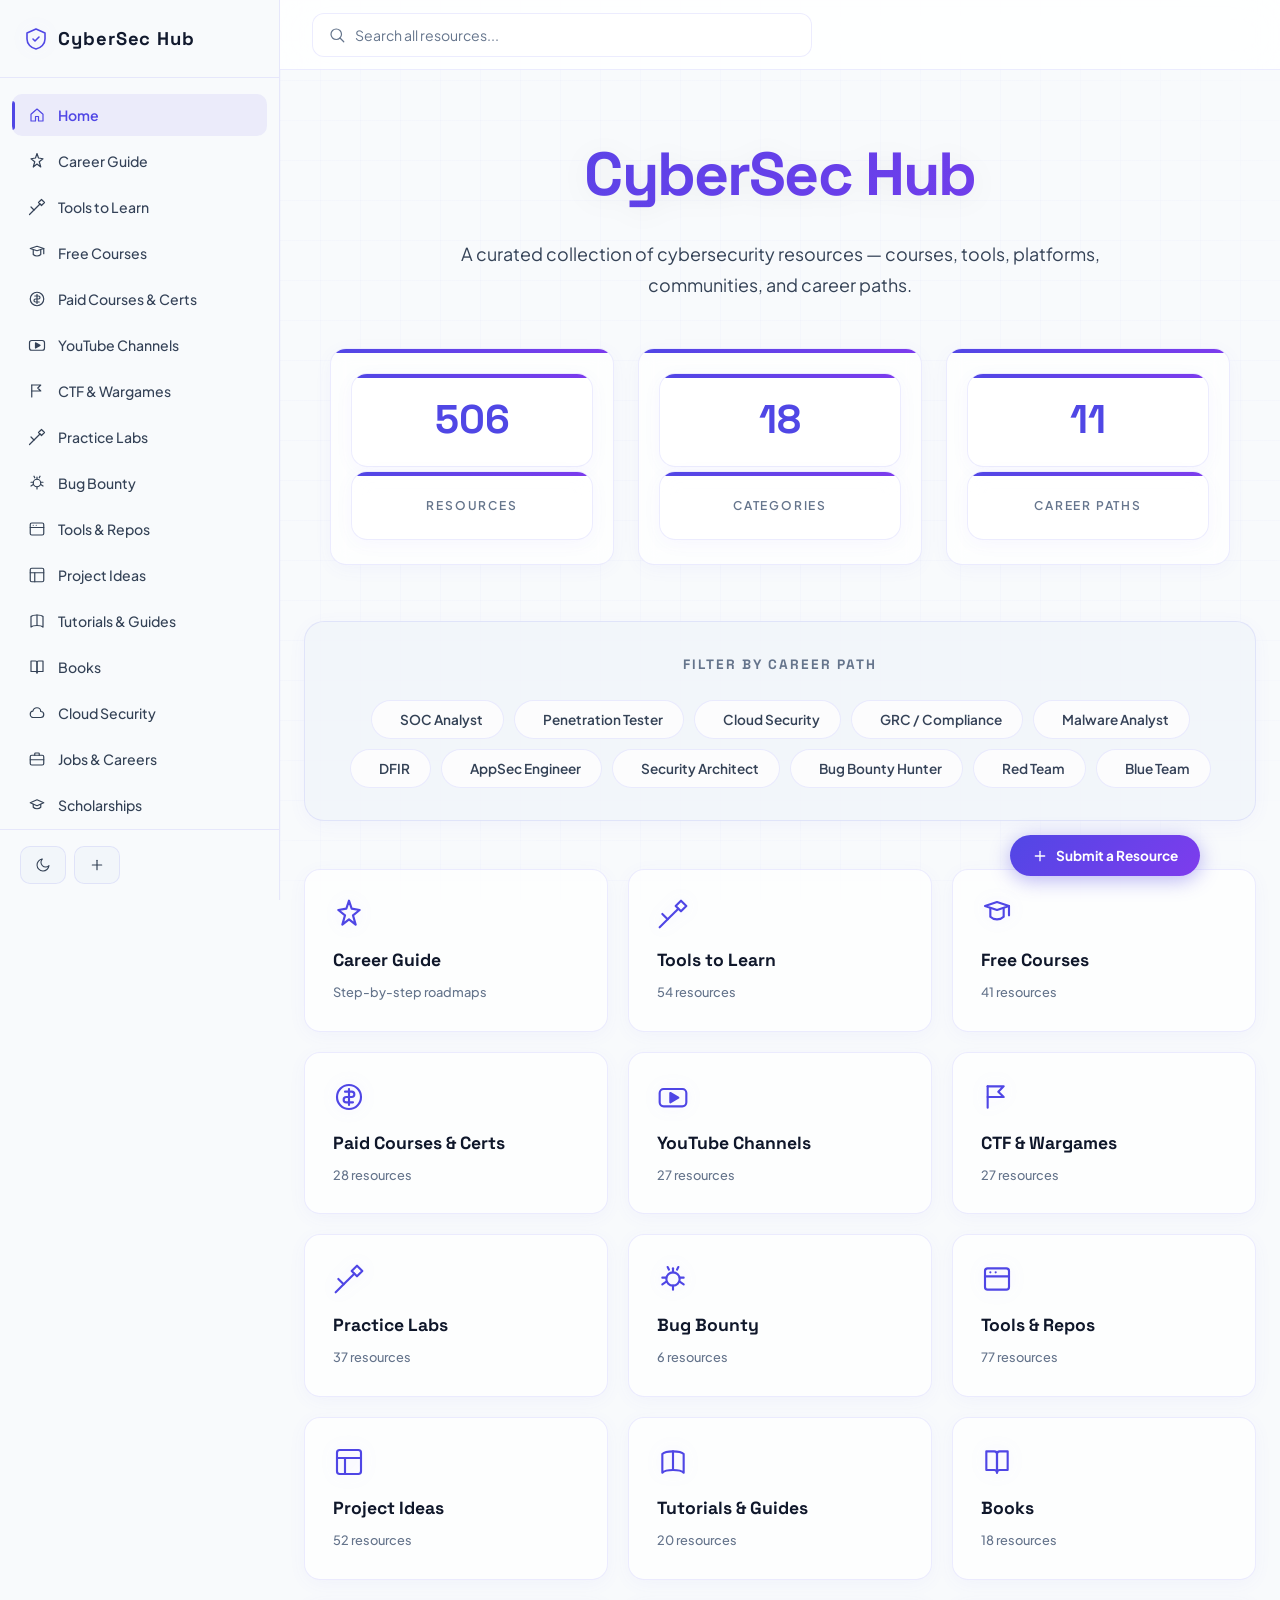
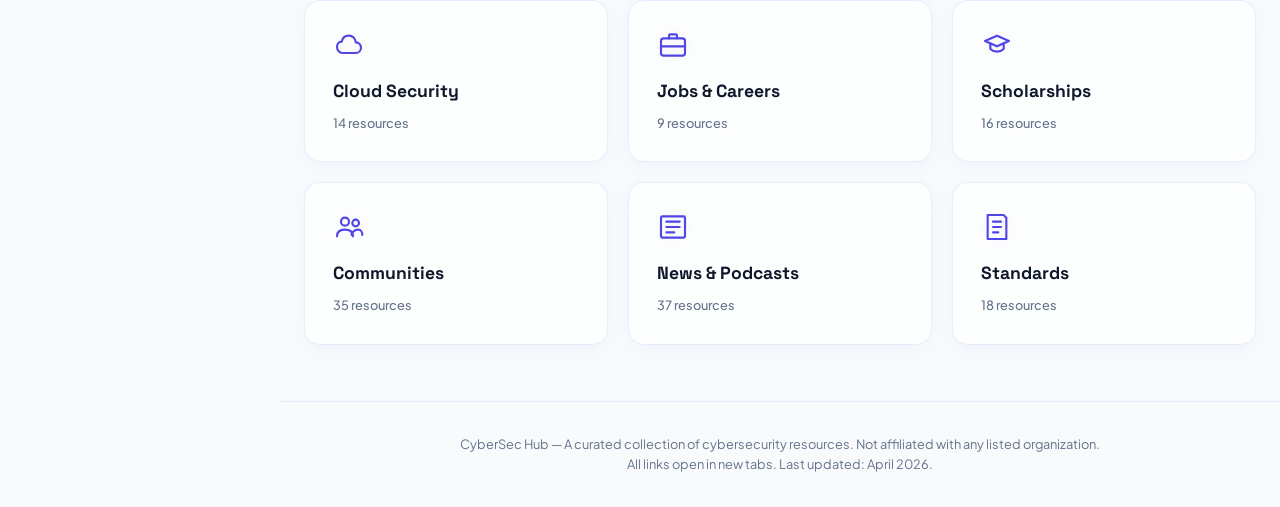
==== CyberSec Hub.html @ cc38241e "Add files via upload" ====
<!DOCTYPE html>
<!-- saved from url=(0038)https://cybersec-resources.vercel.app/ -->
<html lang="en"><head><meta http-equiv="Content-Type" content="text/html; charset=UTF-8"><script src="chrome-extension://lgblnfidahcdcjddiepkckcfdhpknnjh/content/popups-script.js"></script><style id="stndz-cookie-banners-1">.acceptCookies, .acceptCookiesBox, .accept_cookies, .acceptcookies, .adn-window.adn-message, .agegate-cookie, .agree-cookie-wrap, .alert--cookies, .alert-cnil, .alert-cookie, .alert-cookies, .alert-cookies-banner, .alertCookie, .alertcookie, .alerts-manager-container, .allow-cookie-stripe, .alma-cookie-disclaimer, .amdb-lgpd-consent, .as-oil, .avg-cookiebar, .avia-cookie-consent-wrap, .avisolgpd-bar, .b-cookie-hint, .b-cookies, .ba_cookie_bar, .ban-cookies, .bandeau-cnil, .bandeau-cookies, .bandeauCookie, .bandeau_consent, .bannerInformativaEU, .barCookie, .barra_cookie, .barre-info-cookies, .barreInfoCookies2, .barre_cookies, .basel-cookies-popup, .blocCookie, .bloccookie, .block-cookies, .bmj-cookie-noticebar-content, .box-cookies, .box-lgpd, .box_cookie, .box_cookie_allow, .bpa-cookie-banner, .bs-wrap-gdpr-law, .bst-panel, .butterBar--privacy, .c-cookie, .c-cookie-banner, .c-cookie-bar, .c-cookie-policy, .c-cookieContainer, .c-cookiebar, .c-gdprPopup, .c2g_daimler_cookie_dialog_overlay, .c_cookie-policy, .capaAvisoCookies, .capa_cookie, .capa_cookies, .captify-widget, .caption-cookie, .cb01-cookie-bar, .cc-banner, .cc-blockingScreen, .cc-bottom-bar--slide-up, .cc-cookies, .cc-fixed-bottom, .cc-floating, .cc-window[aria-label="cookieconsent"], .cc_banner, .cc_banner-wrapper, .cc_container, .cc_disclaimer_box, .ccmcss_oic, .cdp-cookies-alerta, .center_cookies, .ck-banner, .ck-cookie-w, .cky-consent-bar, .cky-consent-container, .cky-overlay, .clearfy-cookie, .cli-popupbar-overlay, .cnil-banner, .cnil-block, .cnilContainer, .cnilNotification, .cnil_warning, .co-cookies-disc-bar, .cokkie_footer_sticky, .com-cookie, .consent-container, .consent-cookie, .consent_container:not(body,html,:empty), .container-cookie, .container-cookie-notice, .container_cookies, .contao-cookiebar, .contenidoAvisoPoliticaCookies, .coockie, .coockie_banner, .cookie-accept-container, .cookie-accept-overlay, .cookie-agreement-wrapper, .cookie-alert ~ #exposeMaskOverlay, .cookie-alert-box, .cookie-assistant, .cookie-banner-bottom, .cookie-banner:not(body):not(html), .cookie-bar:not(body), .cookie-bg, .cookie-block, .cookie-box:not(body):not(html), .cookie-check, .cookie-compliance, .cookie-compliance-container, .cookie-confirm, .cookie-confirmation-banner, .cookie-consent-banner, .cookie-consent-banner-opt-out, .cookie-consent-block, .cookie-consent-content, .cookie-consent-ctr, .cookie-consent-holder, .cookie-consent.is-show, .cookie-container, .cookie-content, .cookie-dialog-wrapper, .cookie-disclaimer--overlay, .cookie-disclaimer:not(body), .cookie-disclosure, .cookie-footer, .cookie-footer-dialog, .cookie-header, .cookie-hint:not(body):not(html), .cookie-info-bar, .cookie-info-header, .cookie-info-layer, .cookie-info:not(body):not(html), .cookie-information-container, .cookie-information-wrapper, .cookie-law, .cookie-law-container, .cookie-law-overlay, .cookie-layer, .cookie-layer-visible:not(body):not(html), .cookie-legislation, .cookie-message-container, .cookie-message-overlay, .cookie-message:not(html):not(body), .cookie-monster, .cookie-msg:not(body):not(html), .cookie-nag, .cookie-note:not(body):not(html), .cookie-notice-container, .cookie-notice-dialog, .cookie-notice-wrapper, .cookie-notice:not(body):not(html), .cookie-notification:not(body), .cookie-notifier, .cookie-notify:not(body):not(html), .cookie-opt-in, .cookie-optin, .cookie-overlay:not(html):not(body), .cookie-panel-content, .cookie-panel-overlay, .cookie-panel:not(body):not(html), .cookie-permission, .cookie-permission-container, .cookie-permission-container-overlay, .cookie-police-bar, .cookie-policy-banner, .cookie-policy-box, .cookie-policy-message, .cookie-policy-notice, .cookie-policy-statement, .cookie-policy:not(body):not(html), .cookie-policy__banner, .cookie-pop, .cookie-pop-up-container, .cookie-popup-overlay, .cookie-popup:not(body):not(html), .cookie-prompt, .cookie-prompter, .cookie-rules-wrapper, .cookie-siteusage-notice, .cookie-tip, .cookie-warn, .cookie-warn-msg, .cookie-warning, .cookie-wrapper, .cookie123-popup, .cookieAccept, .cookieAccepterSlider, .cookieAdvice, .cookieAlert, .cookieAlertBarMessage, .cookieAlertBox, .cookieAsker, .cookieBan, .cookieBanner:not(body), .cookieBannerContainer, .cookieBar:not(body):not(html), .cookieBarContainer, .cookieBarReviewDesktop, .cookieBarReviewMobile, .cookieBox, .cookieCompliance, .cookieConsent:not(body):not(html), .cookieConsentBanner, .cookieConsentContainer, .cookieConsentPanel, .cookieContainer, .cookieControl, .cookieDisclaimer, .cookieDisclaimerContainer, .cookieDisclaimerContainerWrapper, .cookieInfo:not(body):not(html), .cookieInformation, .cookieInside, .cookieLaw:not(body):not(html), .cookieLegal, .cookieLegalComp, .cookieLegal_comp, .cookieMaster, .cookieMessage:not(body):not(html), .cookieMessageDiv, .cookieMsgContainer, .cookieNotice:not(body):not(html), .cookieNoticePopUp, .cookieNotification, .cookieNotify, .cookieOptIn, .cookiePanel, .cookiePolicy-Modal, .cookiePolicy-banner, .cookiePolicy:not(body):not(html), .cookiePolicyBannerOuter, .cookiePolicyBnr, .cookiePolicyNotice, .cookiePopUp, .cookiePopup, .cookiePopupContainer, .cookiePrompt, .cookieToast, .cookieTooltip:not(body):not(html), .cookieTooltipKontener, .cookieWarning, .cookieWarningBox, .cookie__show, .cookie_accept, .cookie_adv2, .cookie_alert, .cookie_alert_message, .cookie_bar, .cookie_box, .cookie_consent:not(body):not(html), .cookie_content, .cookie_footer_sticky, .cookie_info, .cookie_info_content, .cookie_law, .cookie_m, .cookie_message, .cookie_notice, .cookie_notification, .cookie_optin_box, .cookie_overlay, .cookie_panel, .cookie_policy, .cookie_policy_message, .cookie_popup:not(body):not(html), .cookie_privacy_info_bar, .cookie_warning, .cookie_wrapper, .cookieadmin_cookie_modal, .cookieadmin_law_container, .cookiealert, .cookiebanner:not(body), .cookiebar:not(body), .cookiebarcontainer, .cookiebarinner, .cookiebox, .cookieconsent-popup, .cookieconsent:not(body):not(html), .cookied:not(body):not(html), .cookiedisclaimer, .cookiediv, .cookiefooter, .cookieinfobannerWrapper, .cookielaw-container, .cookielaw:not(body):not(html), .cookieleiste, .cookiemonster, .cookienotice-bar, .cookienotice-container, .cookiepolicy, .cookiepopupcontainer, .cookies-advert, .cookies-alert, .cookies-alert-wider-wrap, .cookies-allow, .cookies-banner, .cookies-bar, .cookies-box, .cookies-container, .cookies-dialog, .cookies-eu, .cookies-eu-banner, .cookies-info-static, .cookies-info:not(html):not(body), .cookies-message, .cookies-modal, .cookies-msg, .cookies-note, .cookies-notice-msg, .cookies-notice:not(body):not(html), .cookies-notification:not(html):not(body), .cookies-notify, .cookies-open, .cookies-overlay, .cookies-policy, .cookies-popin, .cookies-popup:not(#style_important), .cookies-reminder, .cookies-reminder-v2, .cookies-row, .cookies-sec, .cookies-warning, .cookies-wrapper, .cookiesAlert, .cookiesBackground, .cookiesBar, .cookiesBgCls, .cookiesBlock, .cookiesContent, .cookiesDisclosure, .cookiesInfo, .cookiesMessage, .cookiesMessageBanner, .cookiesMessageLayer, .cookiesNote, .cookiesNotification, .cookiesPanel, .cookiesPro, .cookiesTxt, .cookiesWarning, .cookiesWarning-container, .cookies__banner:not(body):not(html), .cookies_bar, .cookies_box, .cookies_law_compliance_footer, .cookies_message, .cookies_notice, .cookies_noties, .cookies_notifier, .cookies_policy_container, .cookies_yum, .cookiesbar, .cookiesinfo, .cookieslaw, .cookiesms, .cookiesnotice, .cookiespolicy, .cookiestrip, .cookietext, .cookiewall:not(body):not(html), .cookiewarning:not(body), .cookiewrapper, .cookskom, .cp-cookie-banner, .cp-info-bar-container, .ctl_CookieWarning, .cwcookielaw, .cws-cookies-notification, .dCookiesAlert, .dc-cookie-consent, .delayed-module.alert-cookie.alert, .disclaimerCookies, .dismissable-cookie-policy, .divCookiePopUp, .divCookiePopUpContainer, .divascookies, .dom-content--eu-banner, .dr-cookie-info-box, .drawer-cookies, .ds2-cookie-disclaimer, .e-consents-alert, .e-cookie-message, .ePrivacyOuterWrapper, .ec-cookie-policy, .ecdcCookiePolicy, .ecomcookielaw-holder, .egmont-cookies, .eh-cookieinfo, .eksCookieContainer, .element-cookie-banner, .ensureCookie, .epson_cookienotice, .epublishing-priority.epublishing-eu-cookies, .etiCookieBanner, .ets_cookie_banber_block, .eu-cookie-compliance-banner:not(body):not(html), .eu-cookie-message, .eu-cookie-nag, .eu-cookie-notice, .eu-cookies, .eu-cookies-bar-cookies-bar-wrap, .euCookie, .euCookieLaw, .euPrivacy_cookiesMsg, .eu_cookie, .eucookie, .eucookie_disclaimer, .eucookielaw, .eucookies, .eupopup-container, .ext-cookie, .ez-cookie-banner, .f-data-policy, .filCookiesCnil, .flexit_cookie, .footer-cnil, .footer-cookie, .footer-cookies-policy, .footer-lgpd, .footer-policy.js-footer_policy, .footer__cookies, .footer_cnil, .freeprivacypolicy-com---nb, .freeprivacypolicy-com---nb-simple, .fucking-eu-cookies, .fucking-priority.fucking-eu-cookies, .fusion-privacy-bar, .future-cookie-bar, .g-cookiebar, .gdpr-banner, .gdpr-box:not(body):not(html), .gdpr-consent-backdrop:not(body):not(html), .gdpr-container:not(#style_important), .gdpr-cookie-bar, .gdpr-cookie-info, .gdpr-cookie-notice, .gdpr-cookie:not(html):not(body), .gdpr-privacy-bar, .gdprModal__placeholder, .gdprPopup, .gdpr_cookie_popup, .globalcookiepolicycontainer, .glue-cookie-notification-bar, .gn-cookie-alert, .gpm-cookie-accepted, .grt-cookie-active, .head-cookie-container, .header-cookie-content, .header-cookies, .headerCookies, .ib-m-cookie-banner, .id-CookieConsent, .identity-noticebar, .idxrcookies-block-user-nav::before, .imPolicycookiemessage, .info-cookie, .infoCookies, .infocookies, .inpage_cookieOptOutForm, .j-cookieContainer, .jix_acceptcookies_box, .jnews-cookie-law-policy, .js-CookieBanner, .js-consent-banner, .js-cookie-banner, .js-cookie-bar, .js-cookie-compliance:not(html):not(body), .js-cookie-consent, .js-cookie-container, .js-cookie-disclaimer, .js-cookie-message:not(html):not(body), .js-cookie-notice, .js-cookie-policy, .js-cookie-policy-header, .js-cookie-widget, .js-cookieComply, .js-cookieMessage, .js-cookies, .js-cookies-box, .js-message-cookies, .js-toast-cookies, .js_cookie_law, .k4-cookie, .kacookie-cm-window, .kvkkpop, .l-footer-cookie, .l-footer_cookieAlertBox, .layerCookie, .layer_cookie, .lgcookieslaw-banner, .lgcookieslaw-overlay, .lgcookieslaw_banner, .lgpd:not(body):not(html), .lia-cookie-banner-alert, .luxar_disclaimer_container, .m-cookie-notice, .m-cookiepolicy, .m-popup__cookies, .m159-cookies, .m_cookie, .mainCookieAlerta, .maserati-cookie, .mb_informativa_cookies, .md-cookies-advice, .message-cookie, .message-cookies, .message-demande-cookies, .message-modal-cookie, .mk_cookie_policy, .mnd-cookie-bar, .mod-cookiepolicy, .mod-privacypolicy, .module-cookie-info, .ms-cookie-ok, .muniweb-cookies, .mw-cookiewarning-container, .nav__cookies, .navbar-privacy, .nca-cookiesaccept-line, .no-cookies:not(html):not(body), .notice--cookie:not(body):not(html), .notice--cookieAdvanced, .notice-cookie, .notice_notice_cookies, .notification__content-cookie, .notificationpopup, .npo_cc_regular, .nr-cookie-notification, .o-cookielaw, .obs_cnil, .okookie, .om-cookie-agreement, .optanon-alert-box-wrapper, .optanon-show-settings, .overlay-cookie, .p-cookiebar, .p_cookie, .page-wrap--cookie-permission, .panel-cookies, .panel_cookie, .paveCookies, .pck-flatsome-cookies, .pcookie, .pd-cookie-banner-window, .pea_cook_more_info_popover, .pea_cook_wrapper, .penci-wrap-gprd-law, .pf-cookie-directive, .plugin_cookie, .politicaCookies, .polityka-cookie, .pop-cookie, .popup-alert-notice, .popup-choose-cookies, .popup-cookie, .popup-cookie-notice-wrap, .popup_cookie, .preventAcceptance, .privacy-alert, .privacy-warning, .privacybanner, .privacycookie, .qb-cookielaw-bar, .radioplayer-cookie-consent, .rdm-daac-notice-template, .react-cookie-banner, .regional-cookie-warning, .rltcp_information_cookie, .rlx-cookie, .roh-cookies, .row-cookies, .rs-alert-cookie, .sanoma-optin-bar, .sb-ncookies-alert, .sc-cookies, .sd_cookiespolicy, .selectorCookieLawMessage, .self-contain-cookie, .seopress-user-consent, .sets-cookie, .sf_cookie_container, .sgsCookies, .sh-cookie-confirmation, .sh-page-notice, .shop_index > div#cookie, .shopui-eu-cookie-bar, .sisu-cookie-notice, .site-cookie-panel, .site-cookies, .siteCookies[data-testid="cookiesPopup"], .sqs-cookie-banner-v2, .storm-cookie, .sys_cc-cookies, .tCook, .tarteaucitron-banner, .taunton-user-consent-visible, .tcCookiesDialogWrapper, .tesco-cookie, .texteAlerteCookie, .tg-info-cookie, .thb-cookie-bar, .tibrr-cookie-consent-container, .tm-cookie-banner, .tmblr-iframe--gdpr-banner, .toast-type-newCookie, .tre-cookie-disclaimer, .tvcmscookies-notice, .tx-om-cookie-consent, .u-cookies-consent, .ui-dialog-cookies, .uk-cookie, .uk-cookie-banner, .uk-cookies, .uk-notification-bottom-center, .ultimize_cookie_notification_container, .umuCookieMain, .use-cookie-container, .v2_cookies_container, .viacomcookiebar-extended, .voc-cookie-message, .waconcookiemanagement, .warningCookieWrap, .we-use-cookies, .woodmart-cookies-popup, .wordpress-gdpr-popup, .wp-block-jetpack-cookie-consent, .wp-gdpr-cookie-notice-wrap, .wpcc-container, .wpgdprc-consent-bar, .wrap_cookie_policy, .wrapper--cookies, .wrapper--cookies-disclaimer, .wrapperCookies, .wsa-cookielaw, .wtm-cookies, amedia-privacybox, amp-consent, app-cookies-agreement, ark-cookiebar, aside[class="gdpr-wrapper top"], aside[data-role="gdpr-cookie-container"], body #cookie-policy, body .cookiealert.show, body > #ckb[style].wbg, body > #ckch, body > div#cs_stripe, body > div.ns-cookie-consent, body div#lgpd-banner, body.sliding-popup-processed > #sliding-popup, body:not(.cookie-modal-open) > div#dm-cookie-popup-container, body:not(.orejimeBody-WithModalOpen) div.orejime-Notice, body:not(.scroll-lock) .cookie-alert, cloudflare-app[app="cookiless"], cloudflare-app[app="tibrr-cookie-consent"], dialog[data-controller="common--cookies--alert"], div#ask-cookie, div#ccpaCookieBanner, div[class*="cookiesAnnounce-"], div[class^="app_gdpr"], div[data-cy="cookie-banner"], div[data-hook="ccsu-banner-wrapper"], div[data-storage-item^="t886cookiename_"], div[data-testid="cookiePopup"], div[data-testid="cookies-dialog"], main + div[class][style^="--headlineFontFamily:"], wecoma-lite {display:none !important; visibility:hidden !important; opacity:0 !important;position:absolute !important; width:0px !important; height:0px !important;}</style><style id="stndz-cookie-banners-0">#AvisoCookieslaw, #BandeauCookie, #BandeauInfoCookie, #BlkCookies, #BorlabsCookieBox, #CCompliance, #CNIL, #CNIL-notice, #CNILMessage, #COOKIE_BANNER, #CP_box, #CRTL_AlertCookie, #CRTL_CookieAlert, #Consentement-cookies, #Cookie-Container, #Cookie-Overlay, #Cookie-Policy, #CookieAdvice, #CookieAlert, #CookieBanner, #CookieBannerNew, #CookieBar, #CookieConsent, #CookieConsentDiv, #CookieContainer, #CookieDiv, #CookieInfo, #CookieInformation, #CookieMessaging, #CookieNotice, #CookieNotification, #CookieNotificationBar, #CookieOK, #CookiePanel, #CookiePolicy, #CookieQBanner, #CookieReportsButton, #CookieReportsPanel, #CookieT2Bar, #CookieWarning, #CookieWrapper, #CookielawBanner, #CookiesBanner, #CookiesDiv, #CookiesOverlay, #CookiesWarning, #EUCookie, #EUCookieMsg, #EUDirectiveCookiePanel, #EuCookieBar-8, #EuCookieLawForm, #FT_Cookies, #Footer_cookieLawBox, #GMI_Privacy_Policy, #GlobalCookieBanner, #LGPD, #PaveCookies, #PrivacyBanner, #Row1_Column1_Cell1_CookieSettings_CookieSettings, #SgCookieOptin, #SiteMasterPage_updCookieDisclaimer, #TNTpageContentPlaceHolder_pnlCookieMessage, #WP-cookie-info, #_evidon_banner, #about-cookies, #aboutCookieUsageBox, #ac-cookie-compliance, #ac_cookiesvalidation, #accept-cookie, #accept-cookies-div, #acceptCookie, #acceptCookieMeg, #acceptCookies, #acceptCookiesBar, #acceptCookiesDiv, #accept_cookie, #accept_cookies, #acceptance_of_cookies, #acceptcookie, #acookie, #acris--cookie-permission--modal-overlay, #acris--page-wrap--cookie-permission, #af-cookie-policy, #agree_cookies, #agreecookies, #alert-cookie, #alert-cookie-policy, #alertCookie, #alertCookies, #alerte-cookies, #alerte_cnil, #alerte_tracking, #all4nav-cookie-component, #all4nav-cookie-policy-notification, #allowCookiesPopup, #aoCookiePolicy, #arte-cookie-banner, #askCookies, #asterix_cookie_widget, #au_cookiesalert, #avcn_notification, #avertissement_cookies, #avis-cookies, #aviso-cookies, #avisoCookies, #avisoCookiesLayer, #avisoLGPD, #awsccc-sb-ux-c, #axs_cookie_toggle, #ba_eu_cookie_law, #bandeau-c, #bandeau-cookies, #bandeauCookie, #bandeauCookies, #bandeau_cookie, #bandeau_cookies, #banner-cookie, #bannerCNIL, #bannerCookieContainer, #bannerCookies, #banner_cnil, #banner_cookie, #banniere-cookie, #barraCOOKIE, #barraaceptacion, #bauerCookiePolicy, #bbccookies, #bf-cookie-notice, #bkCookieBanner, #bloc_cookies, #bloc_setcookie, #block-cookie_policy-0, #block-inf-eu-cookie-cookie-disclaimer, #blogger_cookie_notice, #bonaCookies, #bootcooker-banner, #boxZgodaNaCookie, #box_cookie_info, #box_cookies_error, #buzzblogpro-cookie-banner, #bvin-cookie-box, #bw_cookiechoice, #c2g_cookie_dialog, #c_agrem, #ca_banner, #ca_info_plus, #cadre_alert_cookies, #capaAvisoPoliticaCookies_superior_mensajes, #cartelcookielegal, #catapult-cookie-bar, #cc-cookie-law, #cc-cookie-notice, #cc-cookies, #cc-notification, #cc_cookies, #cca-cookies-holder, #ccc-state, #ccconsent, #cccwr, #ccgtm-banner, #ccm-cookiesDisclosure, #cconsent-bar, #center_bandeau_cookie, #cerekKullanimUyari, #cerez-politikasi, #cewe-accept-cookies, #cf-cookie-banner, #ck-cookie-statement, #ck_dsclr_v2, #cl-banner, #cliSettingsPopup, #close_cnil, #cm-cookie-policy, #cm-cookie-window, #cmp-app-container, #cmp-faktor-io-brand-consent-notice, #cmplz-cookiebanner-container, #cmsCookieWarning, #cnil, #cnil-cookie, #cnil-cookie-panel, #cnil-layer, #cnilNotification, #cnil_alert, #cnil_bandeau, #cnil_bar, #cnil_bar_wrapper, #cnil_privacy, #com_cookie_policy, #confirmCookie, #confirmCookiePolicy, #confirm_cookie_use, #consent-banner-main, #consent-banner-overlay, #consent-box-lgpd, #consent-manager, #container_info_cnil, #conteneurCookies, #content-cookies, #coockie-mex, #coockieAPContainer, #coockiechoice, #coockies_warning, #cooki_accept, #cookie-accept, #cookie-acceptation-popup, #cookie-alert, #cookie-allow, #cookie-banner, #cookie-banner-container, #cookie-banner-lgpd, #cookie-bar, #cookie-bar-bottom, #cookie-bar-main, #cookie-bar-module, #cookie-bg, #cookie-block, #cookie-cnil-box, #cookie-compliance, #cookie-compliance-bottom, #cookie-compliance-bottom-overlay, #cookie-compliance-container, #cookie-consent, #cookie-consent-banner, #cookie-consent-bar, #cookie-consent-container, #cookie-consent-popup, #cookie-consent-wrapper, #cookie-container, #cookie-container2, #cookie-content, #cookie-control, #cookie-dialog, #cookie-directive, #cookie-disclaimer, #cookie-disclosure, #cookie-div, #cookie-header, #cookie-hint, #cookie-icon, #cookie-info, #cookie-info-bar, #cookie-info-box, #cookie-info-container, #cookie-info-div, #cookie-info-layer, #cookie-information, #cookie-information-banner, #cookie-information-wrapper, #cookie-inner-wrapper, #cookie-law, #cookie-law-banner, #cookie-law-bar, #cookie-law-compliance, #cookie-law-consent-section, #cookie-law-container, #cookie-law-div, #cookie-law-info-bar, #cookie-layer, #cookie-lightbox, #cookie-message, #cookie-message-container, #cookie-modal-bg, #cookie-msg, #cookie-note, #cookie-notice, #cookie-notice + .cookie-notice__overlay, #cookie-notice-blocker, #cookie-notification, #cookie-notification-bar, #cookie-notification-wrapper, #cookie-notifier, #cookie-opt-in, #cookie-opt-in-footer, #cookie-optout, #cookie-overlay, #cookie-overlay-footer, #cookie-overlay-wrapper, #cookie-panel, #cookie-policy-banner, #cookie-policy-bar, #cookie-policy-container, #cookie-policy-notice, #cookie-policy-strap, #cookie-policy-warning, #cookie-popin, #cookie-popup, #cookie-prompt-fixed, #cookie-regle, #cookie-ribbon, #cookie-slide, #cookie-statement, #cookie-terms, #cookie-ue, #cookie-warn, #cookie-warning, #cookie-warning-bar, #cookie-window:not(body):not(html), #cookie-wrapper, #cookie1, #cookieAccept, #cookieAcceptContainer, #cookieAcceptMessage, #cookieAcceptPos, #cookieAcknowledgement, #cookieAdv, #cookieAgree, #cookieAgreementContent, #cookieAlert, #cookieAlertBoxID, #cookieAlertMessage, #cookieAlertWrapper, #cookieBanner, #cookieBar, #cookieBgOverlay, #cookieBlock, #cookieBnr, #cookieBox, #cookieChoiceBanner, #cookieChoiceInfo, #cookieCompliance, #cookieComplianceMessage, #cookieConsent, #cookieConsentBanner, #cookieConsentBar, #cookieConsentContainer, #cookieConsentForm, #cookieConsentPrompt, #cookieContainer, #cookieContent, #cookieControl, #cookieCookieBar, #cookieDisc, #cookieDisclaimer, #cookieDiv, #cookieDivContent, #cookieDough, #cookieDropDown, #cookieFixed, #cookieFooter, #cookieFrame, #cookieGuardMsg, #cookieHeader, #cookieHint, #cookieInfCont, #cookieInfo, #cookieInfoBanner, #cookieInfoBar, #cookieInfoBox, #cookieInfoContent, #cookieInfoDiv, #cookieInfoMsgWrapper, #cookieInfoWrapper, #cookieInformerBooklet, #cookieLY, #cookieLaw, #cookieLawAcknowledgmentDiv, #cookieLawBox, #cookieLawContainer, #cookieLawHeader, #cookieLawText, #cookieLayer, #cookieLine, #cookieMessage, #cookieMessageBox, #cookieMessageContainer, #cookieMessageDisplayDIV, #cookieMessageWrapper, #cookieMgn, #cookieModal, #cookieMon, #cookieMonsterWrapper, #cookieMsg, #cookieMsgBlock, #cookieMsgWrapper, #cookieNotes, #cookieNotice, #cookieNoticeContainer, #cookieNoticePro, #cookieNotification, #cookieOverlay, #cookiePanel, #cookieParisien, #cookiePlaceholder, #cookiePolicy, #cookiePolicy-layer, #cookiePolicyAlertBox, #cookiePolicyBar, #cookiePolicyContainer, #cookiePolicyNotice, #cookiePolicyNotification, #cookiePolicyPopup, #cookiePolicyWrapper, #cookiePoolicy, #cookiePop, #cookiePopUp, #cookiePopin, #cookiePopup, #cookiePopupContainer, #cookiePrompt, #cookiePromptWrapper, #cookieSection, #cookieSettingsDialog, #cookieTime, #cookieUsagePopIn, #cookieView, #cookieWarning, #cookieWarningBox, #cookieWarningDiv, #cookieWarningMessage, #cookieWarningR, #cookieWindowContainer, #cookieWrap, #cookieWrapper, #cookie_accept, #cookie_agreement, #cookie_alert, #cookie_alert_bar, #cookie_alert_container, #cookie_assistant_container, #cookie_banner, #cookie_banner_container, #cookie_bar, #cookie_bar_top, #cookie_box, #cookie_choice, #cookie_clicker, #cookie_cnil, #cookie_consent, #cookie_consent_container, #cookie_content, #cookie_disclaimer, #cookie_disclaimer_wrapper, #cookie_header, #cookie_info, #cookie_info_area, #cookie_info_wrapper, #cookie_law, #cookie_law_banner, #cookie_layer, #cookie_message, #cookie_message_container, #cookie_modal, #cookie_msg, #cookie_note, #cookie_notice, #cookie_notification, #cookie_notification_bar, #cookie_panel, #cookie_policies, #cookie_policy, #cookie_policy_alert, #cookie_policy_banner, #cookie_policy_popup, #cookie_popup, #cookie_popup_container, #cookie_privacy_holder, #cookie_privacy_info_bar, #cookie_privacy_popup, #cookie_prompt, #cookie_shout, #cookie_str, #cookie_usage, #cookie_warn, #cookie_warning, #cookie_widget, #cookieaccept, #cookiealert, #cookiealert_content, #cookiebalk-wrap, #cookiebanner, #cookiebar, #cookiebar-container, #cookieblock, #cookiebnr, #cookiebox-wrapper, #cookiecnil, #cookieconfirm, #cookieconsent, #cookieconsentbar, #cookieconsentdiv, #cookiecontrol, #cookiecontrol_notice, #cookiediv, #cookiehint, #cookieinfo, #cookieinfo-container:not(#style_important), #cookieinfobar, #cookieinfobox, #cookielaw, #cookielaw2, #cookielawwarning, #cookielightbox, #cookiemenu, #cookiemessage, #cookiemodalbar, #cookiemodalbarplaceholder, #cookiemodule, #cookiemonster, #cookiemonster_popup, #cookiemsg, #cookiemsgbox, #cookienote, #cookienotice, #cookienotice-container, #cookienotif, #cookienotifier, #cookienotify-wrapper, #cookieoverlay, #cookiepanel, #cookiepolicy, #cookiepolicyContainer, #cookiepolicybg, #cookiepolicydiv, #cookiepop, #cookiepopup, #cookierBayer, #cookiereports-badge, #cookies-acc, #cookies-agreed-wrapper, #cookies-agreement, #cookies-agreement-box, #cookies-alert, #cookies-auth, #cookies-baner-wrapper, #cookies-banner, #cookies-bar, #cookies-fancybox, #cookies-info, #cookies-info-banner, #cookies-information, #cookies-information > .innerDiv, #cookies-message, #cookies-message-container, #cookies-message-main, #cookies-messages, #cookies-modal, #cookies-msg, #cookies-notice, #cookies-notification-popup:not(body):not(html), #cookies-overlay, #cookies-panel, #cookies-policy, #cookies-policy-banner, #cookies-policy-container, #cookies-policy-mssg, #cookies-policy-popup, #cookies-policy-prompt, #cookies-policy-wrapper, #cookies-politics, #cookies-privacy, #cookies-verify, #cookies-warning, #cookies-warning-box, #cookies-wrapper, #cookiesAlert, #cookiesAllowingRequest, #cookiesArticle, #cookiesBanner, #cookiesBar, #cookiesBox, #cookiesContainer, #cookiesDiv, #cookiesInfo, #cookiesInfoBox, #cookiesInitialDialog, #cookiesLequipe, #cookiesMessage, #cookiesNoticeDiv, #cookiesNotification, #cookiesNotifier, #cookiesOptInMessage, #cookiesOptInMessageWrapper, #cookiesPanel, #cookiesPolicyMessage, #cookiesPolicyPopup, #cookiesPop, #cookiesPopup, #cookiesWarning, #cookiesWarningActive, #cookiesWarningBanner, #cookiesWrapper, #cookies_apla, #cookies_ask, #cookies_avertissement, #cookies_banner, #cookies_block, #cookies_block_footer, #cookies_border, #cookies_box, #cookies_container, #cookies_info, #cookies_message, #cookies_message_bar, #cookies_msg, #cookies_notification, #cookies_notifier, #cookies_policy, #cookies_warning, #cookiesadv, #cookiesck, #cookiesconcentbar, #cookiescontainer, #cookiescript_injected, #cookiescript_injected_wrapper, #cookiesdirective, #cookiesdisclaimer, #cookieseal-banner, #cookieshit, #cookiesjsr, #cookiespolicy, #cookiespolicymessage, #cookiesribbon, #cookiestat, #cookiestatement, #cookiestrip, #cookietable, #cookietext, #cookietop, #cookieu_header, #cookieuseage, #cookiewarn, #cookiewarning, #cookiewrap, #cookiewrapper, #cookis-bg, #cookpol, #ctl00_CookieMessage1_divCookie, #ctl00_CookieMessage1_upCookie, #ctl00_Cookies_CookieContainer, #ctl00_Footer_rnCookies_popup, #ctl00_cookie_panel, #ctl00_cookieconsent_ajaxPanel, #ctl00_ctl00_divCookiePolicyContainer, #ctl00_pnlCookieMessage, #ctl00_privacyCookies_LIPCNB_PrivacyandCookiesNoticePanel, #ctl01_ctl00_CookiePreferencesControl, #ctl20_pnlCookie, #ctl30_pnlCookie, #ctrlHeader_divCookieText, #cw-cookieInfo, #data-controller-stripe, #dcc_cookieMessageContainer, #dennis-cookie-notice, #desktop-cookie-disclosure, #didomi-notice, #disclaimerC, #disclaimerCookies, #disclaimerDialog_modal, #divCookie, #divCookieAlert, #divCookieConfirm, #divCookieMsg, #divCookieNotify, #divCookiePolicy, #divCookiesBox, #divFrmUserCookieConfirm, #div_cookie, #divcook, #dlgCookies, #docbody > div.eu-cookie-panel, #domCookieWarning:not(html):not(body), #dv-cookie-notice, #dvCookie, #e-privacy-message, #eCookieConsentDialog, #eCookieMsg, #ePrivacyBanner, #ePrivacyDisclaimer, #easy-cookies-policy-main-wrapper, #ec-cookie-messages-container, #ee-cookies-message, #eimm_box_cookie_alerte_message, #elGuestTerms, #eprivacy, #eu-cookie, #eu-cookie-bar, #eu-cookie-compliance, #eu-cookie-consent, #eu-cookie-content, #eu-cookie-law, #eu-cookie-notifier, #eu-cookie-notify-wrap, #eu-cookie-policy, #eu-cookie-policy-banner-wrapper, #eu-cookie-wrap, #eu-cookies, #eu-cp-banner, #eu-privacy, #euCookie, #euCookieBar, #euCookieDirective, #euNotice, #eu_cookie, #eu_cookies, #eu_cookies_overlay_content, #eu_notice_content, #eucl_panel, #eucookie, #eucookielaw, #eucookienotice, #expat_cookies, #external-cookie-bar, #ez-cookie-dialog-wrapper, #fixed-cookie, #flag-cookies, #foCookieNotice, #footer-cnil-space, #footer-cookie-banner, #footer-cookies, #footer-lgpd, #footerCookieArticle, #footer_cookies, #footer_tc_privacy, #fp_cookieMessageContainer, #frameCookiesBox, #front-no-cookies-warn, #fs-cookiewarning, #fupi_cookie_notice, #future-cookie-bar, #gabarit_cnilcookie, #gb_sm_notification, #gccookiemessage, #gdpr-banner, #gdpr-consent-form-wrapper:not(body):not(html), #gdpr-cookie-consent-bar, #gdpr-cookie-message, #gdpr-cookie-notice, #gdpr_area, #gdpr_bar, #gdpr_box, #gdrpNotification, #gel-cookie-banner, #gh-cookieb, #global-cookie-message, #gn-cookie-accept, #golem-cookie-accept, #have-a-cookie, #headband-cookie, #headband_cookies, #header-info-cookie, #headerCookieLaw, #headerCookies, #headerCookiesAdvice, #headerTopBarMessageCookies, #hi-cookie-box, #htmlPopinCookies, #icoCookiesBanner, #id_cookieconsent, #id_tr_cookies, #idg-cookie-bar, #idxrcookies, #ietCookiePanel, #imPolicycookiemessage, #implicitCookieModal, #info-cookie, #infoCookie, #info_cookie, #informations-cookies, #infos_cookie, #itv-cookie-notification, #itv-glob-cookie-policy, #jQAlertAcceptCookie, #jlp-cookie-container, #jquery-cookie-law-script, #js-TosPrivacy, #js-cookie-notice, #js-ext-cookie, #js-infos-cookies, #js-message-bar-cookie-notice, #js_popup_cookies, #js_pushDownCookieMessage, #jumper_cookies, #kanews-cookie-box, #layerAcceptCookie, #layerCookies, #layer_cookie, #lc_cookies-main, #lca-cookie-notification, #legalLayer, #legal_policy_cookies, #lgdp, #logon-snippet-icookie, #lscookiesMax, #lsw-cookie-bottom-box, #m_cookie_popup, #machete_cookie_container, #mainDivLegacyCookie, #masterDivCookie, #message-cookie, #messageCookie, #message_cookie, #mfn-gdpr, #mk-cookie, #mktg_Cookie, #mktg_Cookie_Wrap, #mmmmm-cookies, #mnd-cookie-bar, #modalCookieContainer, #moove_gdpr_cookie_info_bar, #msg-cookie, #msg-cookie-level0, #msgCookie, #mss-legal-banner, #mssg-cookies-warning, #mtcookieconsent, #mycookie, #name-ga-cookie-accept-bar, #nav_cookie, #nbcCookieChoice, #new-cookie, #nibirumail_cookie_advice, #no-cookie, #notice--cookie, #notice-cookie-block, #notificacio-cookies, #notification__cookie, #notification_cookiewarning, #notificationcookie, #nova_cookie_disclaimer, #npo_cc_notification_wrapper, #nq_cnilbanner, #nuk-cookieMessage, #nwcook-message, #o-cookie, #oct-policy, #oemaceptacion, #okcookies, #okookie-box, #onetrust-consent-sdk, #optanon-popup-bg, #pCookieWarning, #page-advice-cookie, #panel-cookies, #pc-cookie-notice, #pecr-compliance-banner, #phrase_notification_cookies, #pi_tracking_opt_in_div, #pjAcceptCookieBar, #pl_cookies, #plugin_cookie_int, #pm-cookie-consent, #pnl-cookie, #pnlCookieBanner, #pnlCookieWarning, #politicaCookies, #polityka-cookies, #politykacooki, #politykaprywatnosci, #popUpInfosLegal, #popinCookie, #popup-cookie, #popup-cookies, #popup-webpage-cookie, #popup_cookie, #pravda-cookie-usage, #pricacy_popup, #privacy-bar, #privacy-consent, #privacy-message-bar, #privacy-policy-panel, #privacyBar, #privacyOuterContainer, #privacyPolicyLayer, #privacyPolicyLayerN, #privacyWarningBanner, #privacy_cookiepolicy, #privacy_law, #privacypolicy, #private-policy, #pronamic_cookie_holder, #qb_cookie_consent_main, #rb-cookie-container, #rb-privacy, #rbiCookiePolicy_pushDownBoxWrapper, #redim-cookiehint-modal, #redim-cookiehint:not(body):not(html), #regens-cookie-setting, #remoteCookie, #resultCheckCookieMSG, #rtl_cookie_small, #rtveCookiePolicy, #ruban-cnil, #rvacookies, #rwd-cookie-message, #s-cookie, #s112_accept_cookies, #saycookie, #scmp-popin.scmp-popin, #scnb-cookie-bar, #sdbCookieLegalContainer, #semocookie-handler, #shop-cookie, #shopify-pc__banner#shopify-pc__banner, #site-cookie-policy, #site-we-use-cookies, #site-wide-cookie-message, #skycom-cookie-wrapper, #slidingCookieDiv, #smile-cookie-wrapper, #spartooCookies, #spicookiebanner, #sto-cookieMessage, #stoppage, #sun-cookieMessage, #survey_bar, #svtCookieInformationContainer, #syl-cookie-monster, #tarteaucitronAlertBig, #tarteaucitronRoot, #tc_privacy, #termly-code-snippet-support, #tescoCookieNotification, #tesco_cookie_widget, #tfm_dsgvo_disclaimer, #the-cookie, #theme_cookie, #thiscookiemessage, #tid_cookieWarning, #toolbar_cookies, #topCookie, #townside-cookiebar-outer, #trackCookieBar, #trackingCookie, #tripla-cookie-consent, #truste-banner, #truste-consent-track, #ts_cookie_info, #tt-cookie-alert, #tto-cookieMessage, #tv2cookiebar, #twCookieConsent, #tweCookie, #tx-emhcookiebanner-bannerwidget, #tx_cookies, #tx_cpscookieinfobox_pi1, #uecookies, #ui-cookie-policy, #uk-cookie-use, #ukCookiePopup, #uo_cookie_banner, #us-cookies, #useCookiesCont, #user-cookie-message, #user_optin_banner, #usrConsent, #usrcookies, #v-cookielaw, #viewlet-cookiepolicy, #vscookieAlertCont, #vvc_cookie, #warn-cookies-area, #warning_cookie, #wdg_cookie_bar, #website-cookies, #welcomebar-wrapper, #widget-vrtcookiebalk, #wk_cookiebar, #ws_eu-cookie-container, #wsjconsent, #wt-cookie-box, #ww-cookie-information, #zaz-nb-plugin-cookie-message, .CNIL, .COOKIECONSENT_BANDEAU, .Cms_CookieConsent, .Common-Privacy-HeaderCookiesMessage, .Cookie--bottom, .CookieAcceptPanel, .CookieBanner:not(body):not(html), .CookieBar:not(body), .CookieChoiceContainer, .CookieConsent:not(body):not(html), .CookieDirectiveDisplay, .CookieDirectiveHeight, .CookieMessage, .CookieMonsterBox, .CookieNote, .CookieNotice:not(body):not(html), .CookieNoticeContainer, .CookieNotification, .CookieNotificationTopBar, .CookieNotifyWidget__wrapper, .CookiePolicyBar, .CookieWarning, .CookieWrapper, .Cookies:not(body):not(html), .CookiesBar, .CookiesMessageContainer, .EUCookie, .EUCookieBox, .EUCookiePolicyContainer, .EuCookieSheet, .ModThomasCookiesC, .O-CookieLaw, .PortletGestionDesCookiesCNIL, .SCK_Banner, .Section-Cookie, ._iph_cp_standalone, .accept-cookies {display:none !important; visibility:hidden !important; opacity:0 !important;position:absolute !important; width:0px !important; height:0px !important;}</style><style id="stndz-general-13">.view-id-ads, .view-id-advertisement, .view-image-ads, .view-site-ads, .view_ad, .views-field-field-ad, .visibleAd, .vjs-ad-iframe, .vjs-ad-overlay, .vjs-ima3-ad-container, .vjs-marker-ad, .vjs-overlay.size-300x250, .vl-ad-item, .vl-advertisment, .vl-header-ads, .vlog-ad, .vm-ad-horizontal, .vmag_medium_ad, .voc-ob-wrapper, .vodl-ad__bigsizebanner, .vpnad, .vs-advert-300x250, .vsw-ads, .vswAdContainer, .vuukle-ad-block, .vuukle-ads, .vw-header__ads, .w-ad-box, .w-adsninja-video-player, .w-content--ad, .wAdvert, .w_AdExternal, .w_ad, .waf-ad, .wahAd, .wahAdRight, .waldo-display-unit, .waldo-placeholder, .waldo-placeholder-bottom, .wall-ads-control, .wall-ads-left, .wall-ads-right, .wallAd, .wall_ad, .wcAd, .wcfAdLocation, .weatherad, .web_ads, .webpart-wrap-advert, .well-ad, .werbungAd, .wfb-ad, .wh-advert, .wh_ad, .wh_ad_inner, .when-show-ads, .wide-ad, .wide-ad-container, .wide-ad-new-layout, .wide-ad-outer, .wide-ads-container, .wide-advert, .wide-footer-ad, .wide-header-ad, .wide-skyscraper-ad, .wideAd, .wideAdTable, .widePageAd, .wide_ad, .wide_adBox_footer, .wide_ad_unit, .wide_ad_unit_top, .wide_ads, .wide_google_ads, .wide_grey_ad_box, .wide_sponsors, .widead, .wideadbox, .widget--ad, .widget--local-ads, .widget-300x250ad, .widget-ad, .widget-ad-codes, .widget-ad-image, .widget-ad-script, .widget-ad-sky, .widget-ad-zone, .widget-ad300x250, .widget-adcode, .widget-ads, .widget-adsense, .widget-adv, .widget-advads-ad-widget, .widget-advert-970, .widget-advertisement, .widget-dfp, .widget-sponsor, .widget-sponsor--container, .widget-text-ad, .widgetAD, .widgetAds, .widgetSponsors, .widget_300x250_advertisement, .widget_ad, .widget_ad-widget, .widget_ad125, .widget_ad300, .widget_ad_300, .widget_ad_boxes_widget, .widget_ad_layers_ad_widget, .widget_ad_rotator, .widget_ad_widget, .widget_adace_ads_widget, .widget_admanagerwidget, .widget_adrotate_widgets, .widget_ads, .widget_ads_entries, .widget_ads_widget, .widget_adsblock, .widget_adsensem, .widget_adsensewidget, .widget_adsingle, .widget_adswidget1-quick-adsense, .widget_adswidget2-quick-adsense, .widget_adswidget3-quick-adsense, .widget_adv_location, .widget_advads_ad_widget, .widget_advert, .widget_advert_content, .widget_advert_widget, .widget_advertisement, .widget_advertisements, .widget_advertisment, .widget_advwidget, .widget_alaya_ad, .widget_arvins_ad_randomizer, .widget_awaken_pro_medium_rectangle_ad, .widget_better-ads, .widget_cpxadvert_widgets, .widget_customad_widget, .widget_customadvertising, .widget_dfp, .widget_doubleclick_widget, .widget_epcl_ads_fluid, .widget_evolve_ad_gpt_widget, .widget_html_snippet_ad_widget, .widget_ione-dart-ad, .widget_island_ad, .widget_long_ads_widget, .widget_newspack-ads-widget, .widget_openxwpwidget, .widget_outbrain, .widget_outbrain_widget, .widget_plugrush_widget, .widget_quads_ads_widget, .widget_sej_sidebar_ad, .widget_sidebaradwidget, .widget_singlead, .widget_sponsored_content, .widget_supermag_ad, .widget_supernews_ad, .widget_taboola, .widget_text_adsense, .widget_themoneytizer_widget, .widget_thesun_dfp_ad_widget, .widget_tt_ads_widget, .widget_viral_advertisement, .widget_wp-bannerize-widget, .widget_wp_insert_ad_widget, .widget_wpex_advertisement, .widget_wpstealthads_widget, .widgetads, .wikia-ad, .wio-xbanner, .wordads-ad-wrapper, .wp-ads-target, .wp-block-ad-slot, .wp-block-tpd-block-tpd-ads, .wp125ad, .wp125ad_2, .wp_bannerize, .wp_bannerize_banner_box, .wp_bannerize_container, .wpadcenter-ad-container, .wpadvert, .wpd-advertisement, .wpex-ads-widget, .wppaszone, .wps-player-wrap, .wpvqgr-a-d-s, .wpx-bannerize, .wpx_bannerize, .wpx_bannerize_banner_box, .wrap-ad, .wrap-ads, .wrap_boxad, .wrapad, .wrapper-ad, .wrapper-header-ad-slot, .wrapper_ad, .wrapper_advertisement, .wrapperad, .ww_ads_banner_wrapper, .xeiro-ads, .xmlad, .xpot-horizontal, .yad-sponsored, .yahooad, .yahooads, .ympb_target, .zaf-adhesion-container, .zerg-widget, .zerg-widgets, .zergnet, .zergnet-holder, .zergnet-row, .zergnet-unit, .zergnet-widget, .zergnet-widget-container, .zergnet-widget__header, .zergnet-widget__subtitle, .zergnet__container, .zeus-ad, .zeusAdWrapper, .zeusAd__container, .zmgad-full-width, .zmgad-right-rail, .zone-advertisement, .zone.zone--loaded, .zoneAds, .zox-post-ad-wrap, .zox-post-bot-ad, .zox-widget-side-ad, .zox_ad_widget, .zox_adv_widget, AD-SLOT, AMP-AD, DFP-AD, [class^="adDisplay-module"], [class^="amp-ad-"], [class^="div-gpt-ad"], [class^="s2nPlayer"], [class^="tile-picker__CitrusBannerContainer-sc-"], [data-ad-cls], [data-ad-manager-id], [data-ad-module], [data-ad-name], [data-ad-width], [data-asg-ins], [data-block-type="ad"], [data-cl-spot-id], [data-css-class="dfp-inarticle"], [data-d-ad-id], [data-desktop-ad-id], [data-dynamic-ads], [data-ez-name], [data-freestar-ad][id], [data-id^="div-gpt-ad"], [data-identity="adhesive-ad"], [data-m-ad-id], [data-mobile-ad-id], [data-rc-widget], [data-revive-zoneid], [data-role="tile-ads-module"], [data-taboola-options], [data-template-type="nativead"], [data-testid="adBanner-wrapper"], [data-testid="ad_testID"], [data-testid="commercial-label-taboola"], [data-testid="prism-ad-wrapper"], [data-testid^="section-AdRowBillboard"], [data-testid^="taboola-"], [data-type="ad-vertical"], [data-wpas-zoneid], [href$="/sexdating.php"], [href="//sexcams.plus/"], [href="https://chaturbate.jjgirls.com/"] > img, [href="https://jdrucker.com/gold"] > img, [href^="http://clicks.totemcash.com/"], [href^="http://mypillow.com/"] > img, [href^="http://www.mypillow.com/"] > img, [href^="https://a.acebet.com/api/click?"], [href^="https://aads.com/campaigns/"], [href^="https://ad.admitad.com/"], [href^="https://ad1.adfarm1.adition.com/"], [href^="https://affiliate.fastcomet.com/"] > img, [href^="https://antiagingbed.com/discount/"] > img, [href^="https://ap.octopuspop.com/click/"] > img, [href^="https://awbbjmp.com/"], [href^="https://charmingdatings.life/"], [href^="https://clicks.affstrack.com/"] > img, [href^="https://glersakr.com/"], [href^="https://go.xlrdr.com"], [href^="https://groorsoa.net/"], [href^="https://ilovemyfreedoms.com/landing-"], [href^="https://istlnkcl.com/"], [href^="https://join.girlsoutwest.com/"], [href^="https://join.playboyplus.com/track/"], [href^="https://join3.bannedsextapes.com"], [href^="https://mylead.global/stl/"] > img, [href^="https://mypatriotsupply.com/"] > img, [href^="https://mypillow.com/"] > img, [href^="https://mystore.com/"] > img, [href^="https://optimizedelite.com/"] > img, [href^="https://rapidgator.net/article/premium/ref/"], [href^="https://rpwmct.com/"], [href^="https://shiftnetwork.infusionsoft.com/go/"] > img, [href^="https://track.aftrk1.com/"], [href^="https://track.fiverr.com/visit/"] > img, [href^="https://turtlebids.irauctions.com/"] img, [href^="https://url.totaladblock.com/"], [href^="https://wct.link/click?"], [href^="https://wsup.ai/"], [href^="https://www.avantlink.com/click.php"] img, [href^="https://www.brighteonstore.com/products/"] img, [href^="https://www.cloudways.com/en/?id"], [href^="https://www.herbanomic.com/"] > img, [href^="https://www.hostg.xyz/"] > img, [href^="https://www.mypillow.com/"] > img, [href^="https://www.profitablegatecpm.com/"], [href^="https://www.restoro.com/"], [href^="https://www.targetingpartner.com/"], [href^="https://zone.gotrackier.com/"], [href^="https://zstacklife.com/"] img, [id^="ad-wrap-"], [id^="ad_sky"], [id^="ad_slider"], [id^="div-gpt-ad"], [id^="section-ad-banner"], [name^="google_ads_iframe"], [onclick*="content.ad/"], a-ad, a[data-oburl^="https://paid.outbrain.com/network/redir?"], a[data-redirect^="https://paid.outbrain.com/network/redir?"], a[href*="&maxads="], a[href*=".adsrv.eacdn.com/"], a[href*=".cfm?domain="][href*="&fp="], a[href*=".engine.adglare.net/"], a[href*=".foxqck.com/"], a[href*=".g2afse.com/"], a[href*="//jjgirls.com/sex/Chaturbate"], a[href*="/jump/next.php?r="], a[href^=" https://www.friendlyduck.com/AF_"], a[href^="//go.eabids.com/"], a[href^="//hoodingluster.com/"], a[href^="//s.zlinkd.com/"], a[href^="//startgaming.net/tienda/" i], a[href^="http://adultfriendfinder.com/go/"], a[href^="http://bongacams.com/track?"], a[href^="http://cam4com.go2cloud.org/aff_c?"], a[href^="http://com-1.pro/"], a[href^="http://join.brokestraightboys.com/track/"], a[href^="http://partners.etoro.com/"], a[href^="http://revolvemockerycopper.com/"], a[href^="http://sarcasmadvisor.com/"], a[href^="http://sneakyadministration.com/"], a[href^="http://stickingrepute.com/"], a[href^="http://tc.tradetracker.net/"] > img, a[href^="http://trk.globwo.online/"], a[href^="http://www.adultempire.com/unlimited/promo?"][href*="&partner_id="], a[href^="http://www.friendlyduck.com/AF_"], a[href^="http://www.h4trck.com/"], a[href^="http://www.iyalc.com/"], a[href^="https://123-stream.org/"], a[href^="https://1betandgonow.com/"], a[href^="https://1winpb.com/"], a[href^="https://6-partner.com/"], a[href^="https://Click.ggpickaff.com/"], a[href^="https://a-ads.com/"], a[href^="https://a.adtng.com/"], a[href^="https://a.bestcontentfood.top/"], a[href^="https://a.bestcontentoperation.top/"], a[href^="https://a.bestcontentweb.top/"], a[href^="https://a.candyai.love/"], a[href^="https://a.medfoodhome.com/"], a[href^="https://a.medfoodsafety.com/"], a[href^="https://a2.adform.net/"], a[href^="https://ab.advertiserurl.com/aff/"], a[href^="https://activate-game.com/"], a[href^="https://ad.doubleclick.net/"], a[href^="https://ad.zanox.com/ppc/"] > img, a[href^="https://adclick.g.doubleclick.net/"], a[href^="https://ads.betfair.com/redirect.aspx?"], a[href^="https://ads.leovegas.com/"], a[href^="https://ads.planetwin365affiliate.com/"], a[href^="https://adultfriendfinder.com/go/"], a[href^="https://aj1070.online/"], a[href^="https://ak.psaltauw.net/"], a[href^="https://ausoafab.net/"], a[href^="https://aweptjmp.com/"], a[href^="https://awptjmp.com/"], a[href^="https://banners.livepartners.com/"], a[href^="https://bc.game/"], a[href^="https://believessway.com/"], a[href^="https://best-experience-cool.com/"], a[href^="https://billing.purevpn.com/aff.php"] > img, a[href^="https://black77854.com/"], a[href^="https://bngprm.com/"], a[href^="https://bngpt.com/"], a[href^="https://bodelen.com/"], a[href^="https://bongacams10.com/track?"], a[href^="https://bongacams2.com/track?"], a[href^="https://cam4com.go2cloud.org/"], a[href^="https://camfapr.com/landing/click/"], a[href^="https://chaturbate.com/in/?"], a[href^="https://claring-loccelkin.com/"], a[href^="https://click.Ggpickaff.com/"], a[href^="https://click.candyoffers.com/"], a[href^="https://click.dtiserv2.com/"], a[href^="https://click.hoolig.app/"], a[href^="https://click.linksynergy.com/fs-bin/"] > img, a[href^="https://clickadilla.com/"], a[href^="https://clickins.slixa.com/"], a[href^="https://clicks.pipaffiliates.com/"], a[href^="https://clixtrac.com/"], a[href^="https://combodef.com/"], a[href^="https://ctjdwm.com/"], a[href^="https://ctosrd.com/"], a[href^="https://ctrdwm.com/"], a[href^="https://datewhisper.life/"], a[href^="https://dl-protect.net/"], a[href^="https://engine.phn.doublepimp.com/"], a[href^="https://explore-site.com/"], a[href^="https://fastestvpn.com/lifetime-special-deal?a_aid="], a[href^="https://fc.lc/ref/"], a[href^="https://financeads.net/tc.php?"], a[href^="https://gamingadlt.com/?offer="], a[href^="https://get-link.xyz/"], a[href^="https://get.surfshark.net/aff_c?"][href*="&aff_id="] > img, a[href^="https://getmatchedlocally.com/"], a[href^="https://gml-grp.com/"], a[href^="https://go.admjmp.com"], a[href^="https://go.bbrdbr.com"], a[href^="https://go.bushheel.com/"], a[href^="https://go.cmtaffiliates.com/"], a[href^="https://go.dmzjmp.com"], a[href^="https://go.etoro.com/"] > img, a[href^="https://go.goaserv.com/"], a[href^="https://go.grinsbest.com/"], a[href^="https://go.hpyjmp.com"], a[href^="https://go.hpyrdr.com/"], a[href^="https://go.markets.com/visit/?bta="], a[href^="https://go.mnaspm.com/"], a[href^="https://go.nordvpn.net/aff"] > img, a[href^="https://go.rmhfrtnd.com"], a[href^="https://go.rmishe.com/"], a[href^="https://go.skinstrip.net"][href*="?campaignId="], a[href^="https://go.strpjmp.com/"], a[href^="https://go.tmrjmp.com"], a[href^="https://go.trackitalltheway.com/"], a[href^="https://go.xlirdr.com"], a[href^="https://go.xlivrdr.com"], a[href^="https://go.xlviiirdr.com"], a[href^="https://go.xlviirdr.com"], a[href^="https://go.xlvirdr.com"], a[href^="https://go.xtbaffiliates.com/"], a[href^="https://go.xxxiijmp.com"], a[href^="https://go.xxxijmp.com"], a[href^="https://go.xxxjmp.com"], a[href^="https://go.xxxvjmp.com/"], a[href^="https://golinks.work/"], a[href^="https://helmethomicidal.com/"], a[href^="https://hot-growngames.life/"], a[href^="https://identicaldrench.com/"], a[href^="https://in.rabbtrk.com/"], a[href^="https://iqbroker.com/"][href*="?aff="], a[href^="https://ismlks.com/"], a[href^="https://italarizege.xyz/"], a[href^="https://jaxofuna.com/"], a[href^="https://join.bannedsextapes.com/track/"], a[href^="https://join.dreamsexworld.com/"], a[href^="https://join.sexworld3d.com/track/"], a[href^="https://join.virtuallust3d.com/"], a[href^="https://join.virtualtaboo.com/track/"], a[href^="https://juicyads.in/"], a[href^="https://landing.brazzersnetwork.com/"], a[href^="https://lead1.pl/"], a[href^="https://lijavaxa.com/"], a[href^="https://lnkxt.bannerator.com/"], a[href^="https://loboclick.com/"], a[href^="https://losingoldfry.com/"], a[href^="https://mediaserver.entainpartners.com/renderBanner.do?"], a[href^="https://mmwebhandler.aff-online.com/"], a[href^="https://myclick-2.com/"], a[href^="https://natour.naughtyamerica.com/track/"], a[href^="https://ndt5.net/"], a[href^="https://offhandpump.com/"], a[href^="https://osfultrbriolenai.info/"], a[href^="https://paid.outbrain.com/network/redir?"], a[href^="https://pb-front.com/"], a[href^="https://pb-imc.com/"], a[href^="https://pb-track.com/"], a[href^="https://playnano.online/offerwalls/?ref="], a[href^="https://porntubemate.com/"], a[href^="https://postback1win.com/"], a[href^="https://prf.hn/click/"][href*="/adref:"] > img, a[href^="https://prf.hn/click/"][href*="/camref:"] > img, a[href^="https://prf.hn/click/"][href*="/creativeref:"] > img, a[href^="https://pubads.g.doubleclick.net/"], a[href^="https://quotationfirearmrevision.com/"], a[href^="https://random-affiliate.atimaze.com/"], a[href^="https://rixofa.com/"], a[href^="https://s.cant3am.com/"], a[href^="https://s.eunow4u.com/"], a[href^="https://s.gentlefieldpattern.com/"], a[href^="https://s.happyleafmotion.com/"], a[href^="https://s.ma3ion.com/"], a[href^="https://s.zlink3.com/"], a[href^="https://s.zlink7.com/"], a[href^="https://s.zlinkd.com/"], a[href^="https://s.zlinkn.com/"], a[href^="https://s.zlinkr.com/"], a[href^="https://s.zlinkt.com/"], a[href^="https://serve.awmdelivery.com/"], a[href^="https://service.bv-aff-trx.com/"], a[href^="https://sexynearme.com/"], a[href^="https://slkmis.com/"], a[href^="https://snowdayonline.xyz/"], a[href^="https://stardomcoit.com/"], a[href^="https://static.fleshlight.com/images/banners/"], a[href^="https://stellarcashflow.net/trck/"], a[href^="https://streamate.com/landing/click/"], a[href^="https://svb-analytics.trackerrr.com/"], a[href^="https://syndicate.contentsserved.com/"], a[href^="https://syndication.dynsrvtbg.com/"], a[href^="https://syndication.exoclick.com/"], a[href^="https://t.acam.link/"], a[href^="https://t.adating.link/"], a[href^="https://t.ajrkm1.com/"], a[href^="https://t.ajrkm3.com/"], a[href^="https://t.ajump1.com/"], a[href^="https://t.aslnk.link/"], a[href^="https://tatrck.com/"], a[href^="https://tc.tradetracker.net/"] > img, a[href^="https://tm-offers.gamingadult.com/"], a[href^="https://torguard.net/aff.php"] > img, a[href^="https://tour.mrskin.com/"], a[href^="https://track.1234sd123.com/"], a[href^="https://track.adform.net/"], a[href^="https://track.afcpatrk.com/"], a[href^="https://track.aftrk3.com/"], a[href^="https://track.aftrk5.com/"], a[href^="https://track.totalav.com/"], a[href^="https://track.ultravpn.com/"], a[href^="https://track.wg-aff.com"], a[href^="https://tracker.loropartners.com/"], a[href^="https://tracking.avapartner.com/"], a[href^="https://traffdaq.com/"], a[href^="https://trk.nfl-online-streams.club/"], a[href^="https://trk.softonixs.xyz/"], a[href^="https://twinrdsrv.com/"], a[href^="https://twinrdsyte.com/"], a[href^="https://upsups.click/"], a[href^="https://voluum.prom-xcams.com/"], a[href^="https://wittered-mainging.com/"], a[href^="https://wmctjd.com/"], a[href^="https://wolf-327b.com/"], a[href^="https://www.adskeeper.com"], a[href^="https://www.adultempire.com/"][href*="?partner_id="], a[href^="https://www.adxsrve.com/"], a[href^="https://www.bang.com/?aff="], a[href^="https://www.bet365.com/"][href*="affiliate="], a[href^="https://www.brazzersnetwork.com/landing/"], a[href^="https://www.dating-finder.com/?ai_d="], a[href^="https://www.dating-finder.com/signup/?ai_d="], a[href^="https://www.dql2clk.com/"], a[href^="https://www.effectiveratecpm.com/"], a[href^="https://www.financeads.net/tc.php?"], a[href^="https://www.friendlyduck.com/AF_"], a[href^="https://www.geekbuying.com/dynamic-ads/"], a[href^="https://www.get-express-vpn.com/offer/"], a[href^="https://www.goldenfrog.com/vyprvpn?offer_id="][href*="&aff_id="], a[href^="https://www.googleadservices.com/pagead/aclk?"] > img, a[href^="https://www.highcpmrevenuenetwork.com/"], a[href^="https://www.highperformancecpmgate.com/"], a[href^="https://www.infowarsstore.com/"] > img, a[href^="https://www.liquidfire.mobi/"], a[href^="https://www.mrskin.com/account/"], a[href^="https://www.mrskin.com/tour"], a[href^="https://www.nutaku.net/signup/landing/"], a[href^="https://www.onlineusershielder.com/"], a[href^="https://www.privateinternetaccess.com/"] > img, a[href^="https://www.purevpn.com/"][href*="&utm_source=aff-"], a[href^="https://www.sheetmusicplus.com/"][href*="?aff_id="], a[href^="https://www.toprevenuegate.com/"], a[href^="https://www8.smartadserver.com/"], a[href^="https://zirdough.net/"], a[onclick^="window.location.replace('https://random-affiliate.atimaze.com/"], a[onmousedown^="this.href='https://paid.outbrain.com/network/redir?"], a[onmousedown^="this.href='https://paid.outbrain.com/network/redir?"] + .ob_source, a[style="width:100%;height:100%;z-index:10000000000000000;position:absolute;top:0;left:0;"], ad-shield-ads, ad-slot, amp-ad, amp-ad-custom, amp-connatix-player, amp-embed[type="taboola"], amp-fx-flying-carpet, app-ad, app-advertisement, app-large-ad, aside[id^="adrotate_widgets-"], atf-ad-slot, bottomadblock, broadstreet-zone-container, citrus-ad-wrapper, display-ad-component, display-ads, div[aria-label="Ads"], div[class$="-adlabel"], div[class^="Adstyled__AdWrapper-"], div[data-ad-placeholder], div[data-ad-region], div[data-ad-targeting], div[data-ad-wrapper], div[data-adname], div[data-adunit-path], div[data-adunit], div[data-adzone], div[data-alias="300x250 Ad 1"], div[data-alias="300x250 Ad 2"], div[data-contentexchange-widget], div[data-dfp-id], div[data-id-advertdfpconf], div[id*="MarketGid"], div[id*="ScriptRoot"], div[id^="ad-div-"], div[id^="ad-position-"], div[id^="ad_position_"], div[id^="adngin-"], div[id^="adrotate_widgets-"], div[id^="adspot-"], div[id^="apn_native_ad_slot_"], div[id^="crt-"][style], div[id^="dfp-ad-"], div[id^="div-ads-"], div[id^="div-gpt-"], div[id^="ezoic-pub-ad-"], div[id^="google_dfp_"], div[id^="gpt_ad_"], div[id^="lazyad-"], div[id^="mrec-leaderboard-"], div[id^="optidigital-adslot"], div[id^="rc-widget-"], div[id^="st"][style^="z-index: 999999999;"], div[id^="sticky_ad_"], div[id^="taboola-stream-"], div[id^="vuukle-ad-"], div[id^="zergnet-widget"], div[ow-ad-unit-wrapper], gpt-ad, guj-ad, hl-adsense, iframe[scrolling="no"][sandbox*="allow-popups allow-modals"][style^="width: 100%; height: 100%; border: none;"], img[src^="https://images.purevpnaffiliates.com"], img[src^="https://s-img.adskeeper.com/"], in-page-message[doskip], ins.adsbygoogle[data-ad-client], ins.adsbygoogle[data-ad-slot], ps-connatix-module, span[data-ez-ph-id], span[id^="ezoic-pub-ad-placeholder-"], topadblock, zeus-ad {display:none !important; visibility:hidden !important; opacity:0 !important;position:absolute !important; width:0px !important; height:0px !important;}</style><style id="stndz-general-12">.rs_ad_block, .rs_ad_top, .rt_ad, .s-ad, .s-ads, .s2nContainer, .s_ads, .sadvert, .sagreklam, .sal-adv-gpt, .sam_ad, .sb-ad, .sb-ads, .sbAd, .sbAdUnitContainer, .sbTopadWrapper, .sb_ad, .sb_ad_holder, .sc-ad, .scad, .script-ad, .scroll-ad-item-container, .scroll-ads, .scroll-fixable.rail-right > .deals-rail, .scroll-track-ad, .scrolling-ads, .sda_adbox, .sdc-advert__top-1, .se-ligatus, .search-ad, .search-advertisement, .search-result-list-item--sidebar-ad, .search-result-list-item--topad, .search-results-ad, .search-sponsor, .search-sponsored, .searchAd, .searchAdTop, .searchAds, .searchad, .searchads, .secondary-ad-widget, .secondary-advertisment, .secondary_ad, .section-ad, .section-ad-unit, .section-ad-wrapper, .section-ad2, .section-ads, .section-adtag, .section-adv, .section-advertisement, .section-sponsor, .section-subheader > .section-hotel-prices-header, .section-widget-ad, .section_ad, .section_ad_left, .section_ads, .send-to-news, .seoAdWrapper, .servedAdlabel, .serviceAd, .sf_ad_box, .sg-adblock, .sgAd, .sh-section-ad, .shadvertisment, .sheknows-infuse-ad, .shift-ad, .shopee-search-user-brief, .shortadvertisement, .show-desk-ad, .show-sticky-ad, .showAd, .showAdContainer, .showads, .showcaseAd, .showcasead, .shr-ads-container, .sics-component__outbrain, .sidbaread, .side-ad, .side-ad-300, .side-ad-blocks, .side-ad-container, .side-ad-inner, .side-ad-top, .side-ads, .side-ads-block, .side-ads-wide, .side-adv-block, .side-adv-text, .side-advert, .side-advertising, .side-adverts, .side-bar-ad, .sideAd, .sideAdLeft, .sideAdWide, .sideBarAd, .sideBlockAd, .sideBoxAd, .side__ad, .side__ad-box, .side_ad, .side_ad2, .side_ad_top, .side_add_wrap, .side_ads, .side_adsense, .side_adv, .side_col_ad_wrap, .sidead, .sideadmid, .sideads, .sideads_l, .sideadsbox, .sideadtable, .sideadvert, .sideadverts, .sidebar-ad-area, .sidebar-ad-b, .sidebar-ad-box, .sidebar-ad-c, .sidebar-ad-component, .sidebar-ad-cont, .sidebar-ad-container, .sidebar-ad-div, .sidebar-ad-label, .sidebar-ad-rect, .sidebar-ad-slot, .sidebar-ad-top, .sidebar-ad-wrapper, .sidebar-ad:not(.adsbygoogle), .sidebar-adbox, .sidebar-ads, .sidebar-ads-block, .sidebar-ads-wrap, .sidebar-adsdiv, .sidebar-adv-container, .sidebar-advert, .sidebar-advertisement, .sidebar-advertisment, .sidebar-adverts, .sidebar-adverts-header, .sidebar-banner-ad, .sidebar-below-ad-unit, .sidebar-big-ad, .sidebar-big-box-ad, .sidebar-bottom-ad, .sidebar-box-ad, .sidebar-box-ads, .sidebar-content-ad, .sidebar-header-ads, .sidebar-outbrain, .sidebar-skyscraper-ad, .sidebar-sponsored, .sidebar-sponsors, .sidebar-square-ad, .sidebar-sticky--ad, .sidebar-text-ad, .sidebar-top-ad, .sidebar-tower-ad, .sidebar-zergnet, .sidebarAD, .sidebarAd, .sidebarAdvert, .sidebar__ad, .sidebar_ad, .sidebar_ad_300, .sidebar_ad_300_250, .sidebar_ad_container, .sidebar_ad_holder, .sidebar_ad_leaderboard, .sidebar_ad_module, .sidebar_ads, .sidebar_ads_left, .sidebar_ads_right, .sidebar_ads_title, .sidebar_adsense, .sidebar_advert, .sidebar_advertising, .sidebar_box_ad, .sidebar_right_ad, .sidebar_skyscraper_ad, .sidebar_sponsors, .sidebarad, .sidebarad_bottom, .sidebaradbox, .sidebaradcontent, .sidebarads, .sidebaradsense, .sidebarbox__advertising, .sidebarboxad, .sidebox-ad, .sidebox_ad, .sideright_ads, .sideskyad, .signad, .simple-ad-placeholder, .simple_ads_manager_widget, .simple_adsense_widget, .simplead-container, .simpleads-item, .single-ad, .single-ad-anchor, .single-ad-wrap, .single-ads, .single-ads-section, .single-bottom-ads, .single-mpu, .single-post-ad, .single-post-ads, .single-post-bottom-ads, .single-top-ad, .singleAd, .singleAdBox, .singleAdsContainer, .singlePostAd, .single__outbrain, .single_ad, .single_ad_300x250, .single_advert, .single_bottom_ad, .single_top_ad, .singlead, .singleads, .singleadstopcstm2, .singlepageleftad, .singlepostad, .singlepostadsense, .singpagead, .sister-ads, .site-ad-block, .site-ads, .site-bottom-ad-slot, .site-head-ads, .site-header-ad, .site-header__ads, .site-top-ad, .siteWideAd, .site_ad, .site_ad--gray, .site_ad--label, .site_ads, .site_sponsers, .sitesponsor, .skinAd, .sky-ad, .sky-ad1, .skyAd, .skyAdd, .skyAdvert, .skyAdvert2, .sky_ad, .sky_ad_top, .skyad, .skyscraper-ad, .skyscraper-ad-1, .skyscraper-ad-container, .skyscraper.ad, .skyscraperAd, .skyscraper_ad, .skyscrapper-ads-container, .slate-ad, .slide-ad, .slideAd, .slide_ad, .slidead, .slider-ads, .slider-item-ad, .sliderad, .slideshow-ad, .slideshow-ad-container, .slideshow-ad-wrapper, .slideshow-ads, .slideshowAd, .slideshowadvert, .slottaboola, .sm-ad, .sm-admgnr-unit, .sm-ads, .sm-advertisement, .sm-widget-ad-holder, .sm_ad, .small-ad, .small-ad-header, .small-ad-long, .small-ads, .smallAd, .smallAdContainer, .smallAds, .smallAdvertisments, .small_ad, .small_ad_bg, .small_ads, .smallad, .smalladblock, .smallads, .smalladscontainer, .smallsponsorad, .smart-ad, .smartAd, .smartad, .smn-new-gpt-ad, .snippet-ad, .speakol-widget, .spinAdvert, .splashy-ad-container, .spon_link, .sponadbox, .sponlinkbox, .spons-link, .spons-wrap, .sponsBox, .sponsLinks, .sponsWrap, .sponsbox, .sponser-link, .sponserLink, .sponslink, .sponsor-ads, .sponsor-area, .sponsor-block, .sponsor-bottom, .sponsor-box, .sponsor-btns, .sponsor-inner, .sponsor-left, .sponsor-link, .sponsor-links, .sponsor-popup, .sponsor-post, .sponsor-right, .sponsor-spot, .sponsor-text, .sponsor-text-container, .sponsor-wrap, .sponsorAd, .sponsorArea, .sponsorBlock, .sponsorBottom, .sponsorBox, .sponsorFooter, .sponsorFooter-container, .sponsorLabel, .sponsorLink, .sponsorLinks, .sponsorPanel, .sponsorPost, .sponsorPostWrap, .sponsorStrip, .sponsorText, .sponsorTitle, .sponsorTxt, .sponsor_ad, .sponsor_ad1, .sponsor_ad2, .sponsor_ad_area, .sponsor_ad_section, .sponsor_area, .sponsor_bar, .sponsor_block, .sponsor_columns, .sponsor_div, .sponsor_footer, .sponsor_image, .sponsor_label, .sponsor_line, .sponsor_links, .sponsor_placement, .sponsor_popup, .sponsor_post, .sponsor_units, .sponsorad, .sponsoradlabel, .sponsorads, .sponsoradtitle, .sponsored-ad, .sponsored-ad-container, .sponsored-ad-label, .sponsored-add, .sponsored-ads, .sponsored-article, .sponsored-article-item, .sponsored-article-widget, .sponsored-block, .sponsored-buttons, .sponsored-card.recirc-feed, .sponsored-container, .sponsored-container-bottom, .sponsored-default, .sponsored-display-ad, .sponsored-header, .sponsored-link, .sponsored-links, .sponsored-post, .sponsored-post-container, .sponsored-result, .sponsored-results, .sponsored-right, .sponsored-slot, .sponsored-tag, .sponsored-text, .sponsored-top, .sponsored-widget, .sponsoredAd, .sponsoredAds, .sponsoredBanners, .sponsoredBar, .sponsoredBottom, .sponsoredBox, .sponsoredContent, .sponsoredEntry, .sponsoredFeature, .sponsoredInfo, .sponsoredInner, .sponsoredItem, .sponsoredLabel, .sponsoredLeft, .sponsoredLink, .sponsoredLinks, .sponsoredLinks2, .sponsoredLinksBox, .sponsoredListing, .sponsoredProduct, .sponsoredResults, .sponsoredSearch, .sponsoredTop, .sponsored_ad, .sponsored_ads, .sponsored_bar_text, .sponsored_box, .sponsored_by, .sponsored_link, .sponsored_links, .sponsored_links2, .sponsored_links_box, .sponsored_links_container, .sponsored_links_section, .sponsored_post, .sponsored_result, .sponsored_results, .sponsored_sidepanel, .sponsored_ss, .sponsored_text, .sponsored_title, .sponsored_well, .sponsoredby, .sponsoredlink, .sponsoredlinks, .sponsoredresults, .sponsorheader, .sponsoringbanner, .sponsorlink, .sponsorlink2, .sponsormsg, .sponsors-advertisment, .sponsors-box, .sponsors-footer, .sponsors-module, .sponsors-widget, .sponsorsBanners, .sponsors_links, .sponsors_spacer, .sponsorsbanner, .sponsorsbig, .sponsorship-box, .sponsorship-container, .sponsorship-leaderboard, .sponsorship_ad, .sponsorwrapper, .sponstop, .spot-ad, .spotim-amp-list-ad, .spotlight-ad, .spotlightAd, .spt-footer-ad, .sq_ad, .sqrd-ad-manager, .square-ad, .square-ad-1, .square-ad-container, .square-ad-pane, .square-ads, .square-advt, .square-adwrap, .square-sidebar-ad, .square-sponsorship, .squareAd, .squareAdWrap, .squareAdd, .squareAds, .square_ad, .squaread, .squareads, .squared_ad, .sr-adsense, .sr-advert, .sraAdvert, .srp-sidebar-ads, .ssp-advert, .standalonead, .standard-ad-container, .standard_ad_slot, .static-ad, .staticAd, .static_mpu_wrap, .staticad, .sterra-ad, .stick-ad-container, .stickad, .sticky-ad, .sticky-ad-bottom, .sticky-ad-container, .sticky-ad-footer, .sticky-ad-header, .sticky-ad-wrapper, .sticky-ads, .sticky-ads-container, .sticky-ads-content, .sticky-adsense, .sticky-advert-widget, .sticky-bottom-ad, .sticky-footer-ad, .sticky-footer-ad-container, .sticky-navbar-ad-container, .sticky-rail-ad-container, .sticky-side-ad, .sticky-sidebar-ad, .sticky-top-ad-wrap, .stickyAd, .stickyAdWrapper, .stickyAdsGroup, .stickyContainerMpu, .stickyRailAd, .sticky_ad_sidebar, .sticky_ad_wrapper, .sticky_ads, .stickyad, .stickyads, .stickyadv, .stm-ad-player, .stock_ad, .store-ads, .story-ad, .story-ad-container, .story-ad-right, .story-inline-advert, .storyAd, .storyAdvert, .storyad, .storyad300, .stoybday-ad, .str-top-ad, .strack_bnr, .strack_cli, .strawberry-ads, .stream-ad, .streamAd, .strip-ad, .stripad, .style_k8mr7b-o_O-style_uhlm2, .style_medTopAdsWrapper__rd6bz, .sub-ad, .subAdBannerArea, .subAdBannerHeader, .subNavAd, .subad, .subheader_adsense, .submenu_ad, .subnav-ad-layout, .subnav-ad-wrapper, .subscribeAd, .subscriber-ad, .subscribox-ad, .sudoku-ad, .sugarad, .super-ad, .superbanner-adcontent, .tabAd, .tabAds, .tab_ad, .tab_ad_area, .table-ad, .tableAd1, .tablet-ad, .taboola, .taboola-above-article, .taboola-above-article-thumbnails, .taboola-ad, .taboola-banner, .taboola-block, .taboola-bottom-adunit, .taboola-container, .taboola-frame, .taboola-general, .taboola-in-plug-wrap, .taboola-inbetweener, .taboola-item, .taboola-like-block, .taboola-module, .taboola-placeholder, .taboola-recommends, .taboola-sidebar, .taboola-sidebar-container, .taboola-skip-wrapper, .taboola-thumbnails-container, .taboola-vertical, .taboola-widget, .taboola-wrapper, .taboolaArticle, .taboolaDiv, .taboolaHeight, .taboola__container, .taboola_blk, .taboola_body_ad, .taboola_container, .taboola_lhs, .taboola_module, .taboolaads, .taboolaloader, .tadm_ad_unit, .takeover-ad, .tallAdvert, .tallad, .tappx-ad, .tbboxad, .tc-adbanner, .tc_ad, .tc_ad_unit, .tcf-ad, .td-a-ad, .td-a-rec, .td-ad, .td-ad-m, .td-ad-p, .td-ad-tp, .td-adspot-title, .td-sponsor-title, .tdAdHeader, .td_ad, .td_footer_ads, .teaser-ad, .teaser-advertisement, .teaser-sponsor, .teaserAd, .teaserAdContainer, .teaserAdHeadline, .teaserList-module_nativeAdWrapper__uBhF, .teaser_ad, .templates_ad_placement, .test-adsense, .testAd-holder, .text-ad-sitewide, .text-ad-top, .text-advertisement, .text-panel-ad, .text-sponsor, .textAd3, .textAdBlock, .textAdBox, .textAds, .textLinkAd, .textSponsor, .text_ad_title, .text_ad_website, .text_ads_2, .text_ads_wrapper, .text_adv, .textad, .textadContainer, .textadbox, .textadlink, .textadscontainer, .textadsds, .textadsfoot, .textadtext, .textlinkads, .th-ad, .theAdvert, .theads, .themonic-ad1, .themonic-ad2, .themonic-ad3, .themonic-ad6, .third-party-ad, .thread-ad-align, .thumb-ads, .thumb_ad, .thumbnailad, .thumbs-adv, .thumbs-adv-holder, .tile--ad, .tile-ad, .tile-ad-container, .tile-advert, .tileAdContainer, .tileAdWrap, .tileAds, .tile_AdBanner, .tile_ad, .tile_ad_container, .title-ad, .tl-ad-container, .tmiads, .tnt-ads, .tnt-ads-container, .tnt-dmp-reactive, .toaster-ad, .top-ad, .top-ad-728, .top-ad-970x90, .top-ad-anchor, .top-ad-area, .top-ad-bloc, .top-ad-block, .top-ad-center, .top-ad-container, .top-ad-content, .top-ad-desktop, .top-ad-div, .top-ad-horizontal, .top-ad-inside, .top-ad-module, .top-ad-recirc, .top-ad-right, .top-ad-sidebar, .top-ad-slot, .top-ad-space, .top-ad-sticky, .top-ad-unit, .top-ad-wrap, .top-ad-wrapper, .top-ad-zone, .top-ad1, .top-adbox, .top-ads, .top-ads-amp, .top-ads-block, .top-ads-bottom-bar, .top-ads-container, .top-ads-mobile, .top-ads-wrapper, .top-adsense, .top-adsense-banner, .top-adspace, .top-adv, .top-adv-container, .top-advert, .top-advertisement, .top-banner-468, .top-banner-ad, .top-banner-ad-container, .top-banner-ad-wrapper, .top-banner-add, .top-banner-ads, .top-banner-advert, .top-dfp-wrapper, .top-fixed-ad, .top-half-page-ad, .top-header-ad, .top-horiz-ad, .top-horizontal-ad, .top-item-ad, .top-leaderboard-ad, .top-left-ad, .top-post-ad, .top-post-ads, .top-right-ad, .top-side-advertisement, .top-sidebar-ad, .top-sidebar-adbox, .top-site-ad, .top-sponsored-header, .top-story-ad, .top-wide-ad-container, .top.ad, .topAD, .topAd, .topAd728x90, .topAdBanner, .topAdBar, .topAdBlock, .topAdCenter, .topAdContainer, .topAdLeft, .topAdRight, .topAdSpacer, .topAdWrap, .topAdWrapper, .topAdd, .topAds, .topAdsArticle, .topAdsWrappper, .topAdvBox, .topAdvert, .topAdvertisement, .topAdvertistemt, .topAdverts, .topAlertAds, .topArtAd, .topArticleAds, .topBannerAd, .topBarAd, .topBoxAdvertisement, .topLeaderboardAd, .topRightAd, .top_Ad, .top__ad, .top_ad, .top_ad1, .top_ad_728, .top_ad_728_90, .top_ad_banner, .top_ad_big, .top_ad_disclaimer, .top_ad_div, .top_ad_holder, .top_ad_inner, .top_ad_label, .top_ad_list, .top_ad_long, .top_ad_post, .top_ad_responsive, .top_ad_seperate, .top_ad_short, .top_ad_wrap, .top_ad_wrapper, .top_adbox1, .top_adbox2, .top_adh, .top_ads, .top_ads_container, .top_adsense, .top_adspace, .top_adv, .top_adv_content, .top_advert, .top_advertisement, .top_bar_ad, .top_big_ads, .top_container_ad, .top_corner_ad, .top_head_ads, .top_header_ad, .top_header_ad_inner, .top_right_ad, .top_rightad, .top_side_adv, .top_sponsor, .topad-area, .topad-bar, .topad-bg, .topad1, .topad2, .topadbar, .topadblock, .topadbox, .topadcont, .topadrow, .topads, .topads-spacer, .topadsbx, .topadsection, .topadspace, .topadspot, .topadtara, .topadtxt, .topadvert, .topbannerAd, .topbar-ad-parent, .topbar-ad-unit, .topboardads, .topright_ad, .topside_ad, .topsidebarad, .tout-ad, .tout-ad-embed, .tower-ad, .tower-ad-abs, .tower-ad-b, .tower-ad-wrapper, .tower-ads-container, .towerAd, .towerAdLeft, .towerAds, .tower_ad, .tower_ad_desktop, .tower_ad_disclaimer, .towerad, .tp-ad-label, .tp_ads, .tpd-banner-ad-container, .tpd-banner-desktop, .trb_taboola, .trc-content-sponsored, .trc-first-recommendation, .trc-spotlight-first-recommendation, .trc_excludable, .trc_rbox, .trc_rbox_border_elm, .trc_rbox_div, .trc_related_container, .trc_spotlight_item, .trend-card-advert, .trend-card-advert__title, .tsm-ad, .tt_ads, .tw-adv-slot, .txt_ads, .txtad_area, .txtadbox, .txtadvertise, .type-ad, .u-ads, .u-lazy-ad-wrapper, .udn-ads, .ue-c-ad, .ult_vp_videoPlayerAD, .under-header-ad, .under-player-ad, .under-player-ads, .under_ads, .uniAdBox, .unit-ad, .upper-ad-box, .upper-ad-space, .upper_ad, .upx-ad-placeholder, .us_ad, .vadvert, .van_taboola, .van_vid_carousel, .variable-ad, .variableHeightAd, .vast-blocker, .vce-ad-below-header, .vce-ad-container, .vce-header-ads, .vce_adsense_expand, .vce_adsense_widget, .vce_adsense_wrapper, .vert-ad, .vert-ads, .vertad, .vertical-ad, .vertical-ads, .vertical-adsense, .verticalAd, .verticalAdText, .vertical_ad, .vertical_ads, .verticalad, .vf-ad-comments, .vf-conversation-starter__ad, .vf-promo-gtag, .vf-promo-wrapper, .vf3-conversations-list__promo, .vi-sticky-ad, .video--container--aniview, .video-ad-bottom, .video-ad-container, .video-ad-content, .video-ads, .video-ads-container, .video-ads-grid, .video-ads-wrapper, .video-adv, .video-advert, .video-archive-ad, .video-boxad, .video-inline-ads, .video-page__adv, .video-right-ad, .video-right-ads, .video-side__adv_title, .videoAd-wrapper, .videoAd300, .videoBoxAd, .videoPauseAd, .videoSideAds, .video_ad, .video_ads, .videoad, .videoad-base, .videoad2, .videos-ad, .videos-ad-wrap, .vidible-wrapper, .view-Advertisment, .view-ad, .view-ads, .view-advertisement, .view-advertisements, .view-advertorials, .view-adverts, .view-article-inner-ads, .view-homepage-center-ads, .view-id-Advertisment {display:none !important; visibility:hidden !important; opacity:0 !important;position:absolute !important; width:0px !important; height:0px !important;}</style><style id="stndz-general-11">.logoAds, .logoad, .logoutAd, .logoutAdContainer, .long-ads, .longAd, .longAdBox, .longAds, .long_ad, .longform-ad, .loop-ad, .lower-ad, .lower-ads, .lowerAd, .lowerAds, .lower_ad, .lrec-container, .lst_ads, .m-ContentAd, .m-ad, .m-ad-brick, .m-ad-region, .m-ad-unit, .m-ad__wrapper, .m-advert, .m-advertisement, .m-advertisement--container, .m-article-taboola, .m-balloon-header--ad, .m-block-ad, .m-content-advert, .m-content-advert-wrap, .m-dfp-ad-text, .m-header-ad, .m-in-content-ad, .m-in-content-ad-row, .m-jac-ad, .m-sponsored, .m1-ads-placeholder, .m1-header-ad, .m_ad, .m_ad1, .m_ad300, .m_banner_ads, .macAd, .macad, .mad_adcontainer, .magAd, .magad, .mai-ad-unit-container, .mai-ad-video, .main-ad, .main-ad-container, .main-ad-gallery, .main-add-sec, .main-ads, .main-advert, .main-advertising, .main-column-ad, .main-footer-ad, .main-header-ad, .main-header__ad-wrapper, .main-right-ads, .mainAd, .mainAdContainer, .mainAds, .mainLeftAd, .mainLinkAd, .mainRightAd, .main_ad, .main_adbox, .main_ads, .main_adv, .mantis-ad, .mantisadd, .manual-ad, .map-ad, .mar-block-ad, .mar-leaderboard--bottom, .margin-advertisement, .margin0-ads, .marginalContentAdvertAddition, .marketing-ad, .marketplace-ad, .marketplaceAd, .marquee-ad, .masonry-tile-ad, .masonry__ad, .master_post_advert, .masthead-ad, .masthead-ads, .mastheadAds, .masthead__ad, .match-ad, .mc-column-Taboola, .mc_floating_ad, .mc_text_ads_box, .md-advertisement, .medRect, .mediaAd, .mediaAdContainer, .medium-rectangle-ad, .medium-top-ad, .mediumRectAdWrapper, .mediumRectagleAd, .mediumRectangleAd, .mediumRectangleAdvert, .medium_ad, .mediumad, .medrec-ad, .medrect-ad, .medrect-ad2, .medrectAd, .medrect_ad, .mega-ad, .member-ads, .menu-ad, .menuAd, .message_ads, .meta-ad, .meta_ad, .metabet-sponsored, .meteored-ads, .mf-adsense-leaderboard, .mf-adsense-rightrail, .mg_box_ads, .mgid-wrapper, .mgid_3x2, .mid-ad-wrapper, .mid-ads, .mid-advert, .mid-article-banner-ad, .mid-outbrain, .mid-post-ad, .mid-section-ad, .midAd, .midAdv-cont, .midAdv-cont2, .midAdvert, .mid_ad, .mid_banner_ad, .midad, .midarticlead, .middle-ad, .middle-ads, .middle-ads728, .middle-footer-ad, .middleAd, .middleAdLeft, .middleAdMid, .middleAdRight, .middleAdWrapper, .middleAds, .middleBannerAd, .middle_AD, .middle_ad, .middle_ad_responsive, .middle_ads, .middlead, .middleadouter, .midpost-ad, .min-height-ad, .min_navi_ad, .mini-ad, .mini-ads, .mini_ads, .miniad, .miniads, .misc-ad, .misc-ad-label, .miscAd, .mj-floating-ad-wrapper, .mks_ads_widget, .mm-ad-sponsored, .mm-ads-adhesive-ad, .mm-ads-gpt-adunit, .mm-ads-leaderboard-header, .mm-ads-leaderboard-spacer, .mm-embed--sendtonews, .mm-widget--sendtonews, .mmads, .mntl-block.article__broad-video, .mntl-gpt-adunit, .mntl-jwplayer-broad.article__broad-video--jw, .mntl-jwplayer-broad.article__broad-video-jw, .mntl-leaderboard-header, .mntl-leaderboard-spacer, .mntl-outbrain, .mntl-sc-block-adslot, .moads-top-banner, .moads-widget, .mob-ad-break-text, .mob-adspace, .mob-hero-banner-ad-wrap, .mob_ads, .mobads, .mobile-ad, .mobile-ad-container, .mobile-ad-negative-space, .mobile-ad-placeholder, .mobile-ad-slider, .mobile-ads, .mobile-fixed-ad, .mobile-instream-ad-holder, .mobile-instream-ad-holder-single, .mobileAd, .mobileAdWrap, .mobileAds, .mobileAppAd, .mobile_ad_banner, .mobile_ad_container, .mobile_featuredad, .mobile_leaderboard_ad, .mobileadbig, .mobileadunit, .mobilesideadverts, .mod-ad, .mod-adblock, .mod-ads, .mod-google-ads, .mod-horizontal-ad, .mod-sponsored-links, .mod-vertical-ad, .mod_ad, .mod_ad_container, .mod_ad_text, .mod_ad_top, .mod_admodule, .mod_ads, .mod_advert, .mod_index_ad, .mod_js_ad, .mod_openads, .mod_r_ad, .mod_r_ad1, .modal-ad, .module--ad, .module-ad, .module-ad-small, .module-ads, .module-advert, .module-advertisement, .module-box-ads, .module-image-ad, .module-rectangleads, .module-sponsored-ads, .module-zerg, .moduleAd, .moduleAdSpot, .moduleAdvert, .moduleAdvertContent, .moduleBannerAd, .module__ad-wide, .module_ad, .module_box_ad, .module_home_ads, .module_single_ads, .modulegad, .moduletable-advert, .moduletable_advertisement, .moduletableadvert, .moduletablesquaread, .moduletabletowerad, .mos-ad, .movable-ad, .movv-ad, .mp-ad, .mpsponsor, .mpu-ad, .mpu-ad-con, .mpu-ad-river, .mpu-ad-top, .mpu-advert, .mpu-c, .mpu-footer, .mpu-fp, .mpu-holder, .mpu-leaderboard, .mpu-left, .mpu-left-bk, .mpu-mediatv, .mpu-right, .mpu-title, .mpu-top-left, .mpu-top-left-banner, .mpu-top-right, .mpu-unit, .mpu-wrap, .mpu-wrapper, .mpuAd, .mpuAdArea, .mpuAdSlot, .mpuAdvert, .mpuArea, .mpuBlock, .mpuBox, .mpuContainer, .mpu_Ad, .mpu_ad, .mpu_advert, .mpu_container, .mpu_holder, .mpu_placeholder, .mpu_side, .mpu_wrapper, .mpuad, .mpuads, .mrec-ads, .mrec-banners, .mrecAds, .mrec_advert, .mrf-adv, .mrf-adv__wrapper, .msg-ad, .msgad, .mt-ad-container, .mt_ad, .mt_ads, .mtop_adfit, .mu-ad-container, .mv_atf_ad_holder, .mvp-ad-label, .mvp-feat1-list-ad, .mvp-flex-ad, .mvp-post-ad-wrap, .mvp-widget-ad, .mvp-widget-feat2-side-ad, .mvp_ad_widget, .mw-ad, .my-ads, .myAds, .myAdsGroup, .my__container__ad, .n1ad-center-300, .narrow_ad_unit, .narrow_ads, .national_ad, .nationalad, .native-ad, .native-ad-article, .native-ad-container, .native-ad-item, .native-ad-mode, .native-ad-slot, .native-adv, .native-advts, .native-leaderboard-ad, .native-sidebar-ad, .native.ad, .nativeAd, .native_ad, .native_ad_inline, .native_ad_wrap, .native_ads, .nativead, .nav-ad, .nav-ad-gpt-container, .nav-ad-plus-leader, .nav-adWrapper, .nav_ad, .navbar-ad-section, .navbar-ads, .navbar-header-ad, .naviad, .ndmadkit, .netPost_ad1, .netPost_ad3, .netads, .netshelter-ad, .newHeaderAd, .new_ad1, .new_ad_left, .new_ad_normal, .new_ad_wrapper_all, .new_ads_unit, .newad, .newad1, .news-ad, .news-ad-square-a, .news-ad-square-box, .news-ads-top, .news-item--ad, .news_ad_box, .news_vibrant_ads_banner, .newsad, .newsblock-ads, .newsfeed_adunit, .newspack-broadstreet-ad, .newspack_global_ad, .newspack_global_ad_new, .nfy-ad, .nfy-ad-teaser, .nfy-ad-tile, .nfy-ad-wrapper, .nfy-cobo-ad, .nfy-col-ad, .ng-ad-banner, .ng-ad-insert, .nm-ad, .nn_mobile_mpu_wrapper, .node-ad, .node_ad_wrapper, .normalAds, .normal_ads, .normalad, .northad, .not-an-ad-header, .note-advertisement, .np-ad, .np-ad-background, .np-ad-border, .np-ads-wrapper, .np-adv-container, .np-advert_apu, .np-advert_apu-double, .np-advert_info, .np-header-ad, .np-header-ads-area, .np-right-ad, .nrAds, .nsAdRow, .nts-ad, .nts-video-wrapper, .ntv-ad, .nuffnangad, .nuk-ad-placeholder, .nv-ads-wrapper, .nw-ad, .nw-ad-label, .nw-c-leaderboard-ad, .nw-top-ad, .nw_adv_square, .nx-billboard-ad, .nx-placeholder-ad, .nya-slot[style], .o-ad, .o-ad-banner-top, .o-ad-container, .o-advert, .o-listing__ad, .o-site-header__advert, .oad-ad, .oas-ad, .oas-container, .oas-leaderboard-ads, .oas_ad, .oas_add, .oas_advertisement, .oasad, .oasads, .ob-p.ob-dynamic-rec-container, .ob-smartfeed-wrapper, .ob-widget-header, .ob_ads_header, .ob_container .item-container-obpd, .ob_dual_right > .ob_ads_header ~ .odb_div, .offads, .oi-add-block, .oi-header-ad, .oio-banner-zone, .oio-link-sidebar, .oio-openslots, .oio-zone-position, .oko-adhesion, .on_player_ads, .oneColumnAd, .onet-ad, .online-ad-container, .oovvuu-embed-player, .opd_adsticky, .otd-ad-top, .outBrainWrapper, .outbrain, .outbrain-ad-slot, .outbrain-ad-units, .outbrain-ads, .outbrain-bg, .outbrain-bloc, .outbrain-content, .outbrain-group, .outbrain-module, .outbrain-placeholder, .outbrain-recommended, .outbrain-reserved-space, .outbrain-single-bottom, .outbrain-widget, .outbrain-wrap, .outbrain-wrapper, .outbrain-wrapper-container, .outbrain-wrapper-outer, .outbrainAdHeight, .outbrainWidget, .outbrain__main, .outbrain_container, .outbrain_skybox, .outbrainad, .outbrainbox, .outer-ad-container, .outer-ad-unit-wrapper, .outerAdWrapper, .outerAds, .outer_ad_container, .outside_ad, .outsider-ad, .ov-ad-slot, .overflow-ad, .overlay-ad, .overlay-ad-container, .overlay-ads, .overlay-box-ad, .overlay_ad, .p-ad, .p-ad-block, .p-ad-dfp-banner, .p-ad-dfp-middle-rec, .p-ad-feature-pr, .p-ad-outbreak, .p-ad-rectangle, .p-ad-thumbnail-txt, .p-ads-billboard, .p-ads-rec, .p-post-ad:not(html):not(body), .p75_sidebar_ads, .p_adv, .p_topad, .package_adBox, .padAdvx, .padvertlabel, .page-ad, .page-ads, .page-advert, .page-advertisement, .page-bottom-fixed-ads, .page-box-ad, .page-break-ad, .page-footer-ad, .page-header-ad, .page-header_ad, .page-top-ads, .pageAd, .pageAdSkin, .pageAdSkinUrl, .pageAds, .pageFooterAd, .pageGoogleAd, .pageGoogleAds, .pageHeaderAd, .pageHeaderAds, .pageTopAd, .page__top-ad-wrapper, .page_ad, .pagead, .pagepusheradATF, .pages__ad, .pane-ad-pane, .pane-ads, .pane-sasia-ad, .pane-site-ads, .pane-sponsored-links, .pane_ad_wide, .panel-ad, .panel-adsense, .panel-advert, .panel.ad, .panel_ad, .paneladvert, .par-ad, .par-adv-slot, .parade-ad-container, .parent-ad-desktop, .partial-ad, .partner-ad, .partner-ad-module-wrapper, .partner-ads-list, .partner-loading-shown.partner-label, .partnerAd, .partner_ads, .partnerad_container, .partnersTextLinks, .pauseAdPlacement, .pb-slot-container, .pc-ad, .pcads_widget, .pd-ads-mpu, .pdpads, .penci-ad-box, .penci-ad-image, .penci-ad_box, .penci-adsense-below-slider, .penci-google-adsense, .penci-google-adsense-1, .penci-promo-link, .penci_list_bannner_widget, .pencil-ad, .pencil-ad-container, .pencil-ad-section, .pencil_ad, .perm_ad, .pf_content_ad, .pf_sky_ad, .pf_top_ad, .pg-ad-block, .pg-adnotice, .pg-adtarget, .pgevoke-fp-bodyad2, .pgevoke-story-rightrail-ad1, .pgevoke-story-topads, .pgevoke-topads, .ph-ad, .photo-ad, .photo-ad-pad, .photoAd, .photoad, .phpads_container, .phpbb-ads-center, .pix_adzone, .pizza-x.pizza, .pizza-y.pizza, .placeholder-ad, .placeholder-dfp, .placeholderAd, .plain-ad, .plainAd, .player-ad, .player-ad-overlay, .player-ads, .player-ads2, .player-under-ad, .playerAd, .playerAdv, .player_ad, .player_ad2, .player_ad_box, .playerad, .playerdads, .playwire-article-leaderboard-ad, .plugin-ad, .plugin-ad-container, .pm-ad, .pm-ad-unit, .pm-ad-zone, .pm-ads-banner, .pm-ads-inplayer, .pm-banner-ad, .pmc-adm-boomerang-pub-div, .pmc-contextual-player, .poki-ad-slot, .polar-ad, .polaris-ad--wrapper-desktop, .polarisMarketing, .polaris__ad, .polaris__below-header-ad-wrapper, .pop-out-eplayer-container, .popup-box-ads, .position-ads, .post-ad, .post-ad-title, .post-ad-top, .post-ad-type, .post-ads, .post-ads-top, .post-adsense-bottom, .post-advert, .post-advert-row, .post-advertisement, .post-load-ad, .post-news-ad, .post-sidebar-ad, .post-sponsored, .postAd, .postWideAd, .post_ad, .post_ads, .post_advert, .post_detail_right_advert, .post_sponsored, .postad, .postads, .postbit-ad, .poster_ad, .posts-ad, .pp-ad-container, .pp_ad_code_adtxt, .ppb_ads, .pr_adslot_0, .pr_adslot_1, .preheader_advert, .premium-ad, .premium-ads, .premium-adv, .premium-mpu-container, .premium_PremiumPlacement__2dEp0, .priad, .priad-1, .primary-ad, .primary-ad-widget, .primary-advertisment, .primis-ad, .primis-ad-wrap, .primis-custom, .primis-player, .primis-player-container, .primis-player__container, .primis-video, .primis-video-player, .primis-wrapper, .primis_1, .print-ad-wrapper, .print-adslot, .printAds, .product-ad, .product-ads, .product-inlist-ad, .profile-ad-container, .profile-ads-container, .profile__ad-wrapper, .profile_ad_bottom, .profile_ad_top, .promo-ad, .promo-mpu, .promoAd, .promoAds, .promoAdvertising, .promo_ad, .promo_ads, .promoad, .promoboxAd, .promoted-outbrain, .promotionAdContainer, .promotionTextAd, .proper-ad-insert, .proper-ad-unit, .ps-ad, .pt-ad--container, .pt-ad--scroll, .pt_ad03, .pt_col_ad02, .pub_ads, .pubexchange_module, .publication-ad, .publicidad_horizontal, .publicidade, .publisher_ad, .pubtech-adv-slot, .puff-ad, .puff-advertorials, .pull-ad, .pull_top_ad, .pullad, .purchad, .push--ad, .push-ad, .push-adv, .pushDownAd, .pushdown-ad, .pushdownAd, .pwa-ad, .pz-ad-box, .quads-ad-label, .quads-bg-ad, .quads-location, .queue_ad, .queued-ad, .quigo, .quigo-ad, .quigoads, .r-ad, .r-pause-ad-container, .r89-outstream-video, .r_ad, .r_ads, .rail-ad, .rail-ads-1, .rail-article-sponsored, .rail__ad, .rail_ad, .railad, .railadspace, .rc-sponsored, .rcom-freestar-ads-widget, .rec-sponsored, .rec_ad, .rec_article_footer, .rec_article_right, .rec_container__right, .rec_container_footer, .rec_container_right, .rec_title_footer, .recent-ad, .recentAds, .recent_ad_holder, .recipeFeatureAd, .rect-ad, .rect-ad-1, .rectAd300, .rect_ad, .rect_ad_module, .rect_advert, .rectad, .rectadv, .rectangle-ad, .rectangle-ad-container, .rectangle-embed-ad, .rectangleAd, .rectangleAdContainer, .rectangle_ad, .rectanglead, .rectangleads, .reform-top-container, .refreshAds, .region-ad-bottom-leaderboard, .region-ad-pan, .region-ad-right, .region-ad-top, .region-ads, .region-ads-content-top, .region-banner-ad, .region-dfp-ad-footer, .region-dfp-ad-header, .region-header-ad, .region-header-ads, .region-top-ad, .region-top-ad-block, .regular-ads, .regularad, .rekl-left, .rekl-right, .rekl-top, .rekl_left, .rekl_right, .rekl_top, .rekl_top_wrapper, .reklam, .reklam-block, .reklam-kare, .reklam-masthead, .reklam2, .reklam728, .reklama, .reklama-vert, .reklama1, .reklame-wrapper, .reklamka, .related-ad, .related-ads, .relatedAds, .related_ad, .remnant_ad, .remove-ads, .remove-ads-link, .res_ad, .resads-adspot, .responsive-ad, .responsive-ad-header-container, .responsive-ad-outbrain, .responsive-ad-wrapper, .responsive-ads, .responsiveAdsense, .responsive_ad_top, .responsive_ads_468x60, .result-ad, .result-sponsored, .resultAd, .result_ad, .resultad, .results-ads, .revcontent-wrap, .review-ad, .reviews-display-ad, .revive-ad, .rh-ad, .rhads, .rhs-ad, .rhs-ads-panel, .rhs-advert-container, .rhs-mrec-wrapper, .rhs_ad, .rhs_ad_title, .rhs_ads, .rhsad, .rhsadvert, .right-ad, .right-ad-1, .right-ad-2, .right-ad-3, .right-ad-4, .right-ad-5, .right-ad-block, .right-ad-container, .right-ad-holder, .right-ad-wrapper, .right-ad2, .right-ad350px250px, .right-ads, .right-ads2, .right-adsense, .right-adv, .right-advert, .right-advertisement, .right-col-ad, .right-column-ad, .right-column-ads, .right-rail-ad, .right-rail-ad-container, .right-rail-box-ad-container, .right-side-ad, .right-side-ads, .right-sidebar-box-ad, .right-sidebar-box-ads, .right-sponser-ad, .right-top-ad, .right-video-dvertisement, .rightAD, .rightAd, .rightAd1, .rightAd2, .rightAdBlock, .rightAdBox, .rightAdColumn, .rightAdContainer, .rightAds, .rightAdsFix, .rightAdvert, .rightAdverts, .rightBoxAd, .rightBoxMidAds, .rightColAd, .rightColAdBox, .rightColumnAd, .rightColumnAdd, .rightColumnAdsTop, .rightColumnRectAd, .rightHeaderAd, .rightRailAd, .rightRailMiddleAd, .rightSecAds, .rightSideBarAd, .rightSideSponsor, .rightTopAdWrapper, .right_ad, .right_ad_1, .right_ad_2, .right_ad_box, .right_ad_box1, .right_ad_text, .right_ad_top, .right_ad_unit, .right_ad_wrap, .right_ads, .right_ads_column, .right_adsense_box_2, .right_adskin, .right_adv, .right_advert, .right_advertise_cnt, .right_advertisement, .right_block_advert, .right_box_ad, .right_col_ad, .right_column_ads, .right_content_ad, .right_image_ad, .right_long_ad, .right_outside_ads, .right_side_ads, .right_side_box_ad, .right_sponsor_main, .rightad, .rightadHeightBottom, .rightadblock, .rightadd, .rightads, .rightadunit, .rightadv, .rightboxads, .rightcolads, .rightcoladvert, .rightrail-ad-placed, .rightsideAd, .river-item-sponsored, .rj-ads-wrapper, .rm-adslot, .rolloverad, .roof-ad, .root-ad-anchor, .rotating-ad, .rotating-ads, .row-ad, .row-ad-leaderboard, .row-list.banniere, .row-list.native, .rowAd, .rowAds, .row_header_ads, .rpd_ads, .rr-ad, .rr_ads, .rs-ad, .rs-advert, .rs-advert__container {display:none !important; visibility:hidden !important; opacity:0 !important;position:absolute !important; width:0px !important; height:0px !important;}</style><style id="stndz-general-10">.flex-posts-ads, .flexAd, .flexAds, .flexContentAd, .flexad, .flexadvert, .flexiad, .flm-ad, .floatad, .floatads, .floated-ad, .floated_right_ad, .floating-ads, .floating-advert, .floatingAds, .fly-ad, .fm-badge-ad, .fnadvert, .fns_td_wrap, .fold-ads, .follower-ad-bottom, .following-ad, .following-ad-container, .foot-ad, .foot-ads, .foot-advertisement, .foot_adsense, .footad, .footer-300-ad, .footer-ad, .footer-ad-full-wrapper, .footer-ad-labeling, .footer-ad-row, .footer-ad-section, .footer-ad-squares, .footer-ad-unit, .footer-ad-wrap, .footer-adrow, .footer-ads, .footer-ads-slide, .footer-ads-wrapper, .footer-ads_unlocked, .footer-adsbar, .footer-adsense, .footer-advert, .footer-advert-large, .footer-advertisement, .footer-advertisements, .footer-advertising, .footer-advertising-area, .footer-banner-ad, .footer-banner-ads, .footer-floating-ad, .footer-im-ad, .footer-leaderboard-ad, .footer-post-ad-blk, .footer-prebid, .footer-text-ads, .footerAd, .footerAdModule, .footerAdUnit, .footerAdWrapper, .footerAds, .footerAdsWrap, .footerAdslot, .footerAdverts, .footerBottomAdSec, .footerFullAd, .footerPageAds, .footerTextAd, .footer__ads--content, .footer__advert, .footer_ad, .footer_ad336, .footer_ad_container, .footer_ads, .footer_adv, .footer_advertisement, .footer_block_ad, .footer_bottom_ad, .footer_bottomad, .footer_line_ad, .footer_text_ad, .footer_text_adblog, .footerad, .footeradspace, .footertextadbox, .forbes-ad-container, .forex_ad_links, .fortune-ad-unit, .forum-ad, .forum-ad-2, .forum-teaser-ad, .forum-topic--adsense, .forumAd, .forum_ad_beneath, .four-ads, .fp-ad-nativendo-one-third, .fp-ad-rectangle, .fp-ad300, .fp-ads, .fp-right-ad, .fp-right-ad-list, .fp-right-ad-zone, .fp_ad_text, .fp_adv-box, .frame_adv, .framead, .freestar-ad-container, .freestar-ad-sidebar-container, .freestar-ad-wide-container, .freestar-incontent-ad, .frn_adbox, .front-ad, .front_ad, .frontads, .frontendAd, .frontone_ad, .frontpage__article--ad, .frontpage_ads, .fsAdContainer, .fs_ad, .fs_ads, .fsrads, .ft-ad, .full-ad, .full-ad-wrapper, .full-ads, .full-adv, .full-bleed-ad, .full-bleed-ad-container, .full-page-ad, .full-top-ad-area, .full-width-ad, .full-width-ad-container, .full-width-ads, .fullAdBar, .fullBleedAd, .fullSizeAd, .fullWidthAd, .full_AD, .full_ad_box, .full_ad_row, .full_width_ad, .fulladblock, .fullbanner_ad, .fullbannerad, .fullpage-ad, .fullsize-ad-square, .fullwidth-advertisement, .fusion-ads, .fuv_sidebar_ad_widget, .fwAdTags, .fw_ad, .g-ad, .g-ad-fix, .g-ad-leaderboard, .g-ad-slot, .g-adver, .g-advertisement-block, .g1-ads, .g1-advertisement, .g2-adsense, .g3-adsense, .gAdMTable, .gAdMainParent, .gAdMobileTable, .gAdOne, .gAdOneMobile, .gAdRows, .gAdSky, .gAdThreeDesktop, .gAdThreeMobile, .gAdTwo, .gAds, .gAds1, .gAdsBlock, .gAdsContainer, .gAdvertising, .g_ad, .g_adv, .ga-ads, .gaTeaserAds, .gaTeaserAdsBox, .gabfire_ad, .gabfire_simplead_widget, .gad-container, .gad-right1, .gad-right2, .gad300x600, .gad336x280, .gadContainer, .gad_container, .gads_container, .gadsense, .gadsense-ad, .gallery-ad, .gallery-ad-container, .gallery-ad-counter, .gallery-ad-holder, .gallery-ad-lazyload-placeholder, .gallery-ad-overlay, .gallery-adslot-top, .gallery-injectedAd, .gallery-sidebar-ad, .gallery-slide-ad, .galleryAds, .galleryLeftAd, .galleryRightAd, .gallery_ad, .gallery_ad_wrapper, .gallery_ads_box, .galleryad, .galleryads, .gam-ad, .gam-ad-hz-bg, .gam_ad_slot, .game-ads, .game-category-ads, .gameAd, .gameBottomAd, .gamepage_boxad, .games-ad-wrapper, .gb-ad-top, .gb_area_ads, .general-ad, .genericAds, .ggl_ads_row, .ggl_txt_ads, .giant_pushbar_ads_l, .glacier-ad, .globalAd, .gnm-ad-unit, .gnm-ad-unit-container, .gnm-ad-zones, .gnm-adhesion-ad, .gnm-banner-ad, .gnm-bg-ad, .gnt_em_vp__tavp, .gnt_em_vp_c[data-g-s="vp_dk"], .gnt_flp, .gnt_rr_xpst, .gnt_rr_xst, .gnt_tb.gnt_tbb, .gnt_tbr.gnt_tb, .gnt_x, .gnt_x__lbl, .gnt_xmst, .go-ad, .goAdMan, .goads, .googads, .google-2ad-m, .google-ad, .google-ad-160-600, .google-ad-468-60, .google-ad-728-90, .google-ad-block, .google-ad-container, .google-ad-content, .google-ad-header2, .google-ad-image, .google-ad-manager, .google-ad-placeholder, .google-ad-sidebar, .google-ad-space, .google-ad-widget, .google-ads, .google-ads-billboard, .google-ads-bottom, .google-ads-container, .google-ads-footer-01, .google-ads-footer-02, .google-ads-in_article, .google-ads-leaderboard, .google-ads-long, .google-ads-responsive, .google-ads-right, .google-ads-sidebar, .google-ads-widget, .google-ads-wrapper, .google-adsense, .google-advert-sidebar, .google-afc-wrapper, .google-bottom-ads, .google-dfp-ad-caption, .google-dfp-ad-wrapper, .google-right-ad, .google-sponsored, .google-sponsored-ads, .google-sponsored-link, .google-sponsored-links, .google468, .googleAd, .googleAdBox, .googleAdContainer, .googleAdSearch, .googleAdSense, .googleAdWrapper, .googleAdd, .googleAds, .googleAdsContainer, .googleAdsense, .googleAdv, .google_ad, .google_ad_container, .google_ad_label, .google_ad_wide, .google_add, .google_admanager, .google_ads, .google_ads_content, .google_ads_sidebar, .google_adsense, .google_adsense1, .google_adsense_footer, .google_afc, .google_afc_ad, .googlead, .googleadArea, .googleadbottom, .googleadcontainer, .googleaddiv, .googleads, .googleads-container, .googleads-height, .googleadsense, .googleadsrectangle, .googleadv, .googleadvertisement, .googleadwrap, .googleafc, .gpAds, .gpt-ad, .gpt-ad-container, .gpt-ad-sidebar-wrap, .gpt-ad-wrapper, .gpt-ads, .gpt-billboard, .gpt-breaker-container, .gpt-container, .gpt-leaderboard-banner, .gpt-mpu-banner, .gpt-sticky-sidebar, .gpt.top-slot, .gptSlot, .gptSlot-outerContainer, .gptSlot__sticky-footer, .gptslot, .gradientAd, .graphic_ad, .grev-ad, .grey-ad, .grey-ad-line, .grey-ad-notice, .greyAd, .greyad, .grid > .container > #aside-promotion, .grid-ad, .grid-ad-col__big, .grid-advertisement, .grid-block-ad, .grid-item-ad, .gridAd, .gridAdRow, .gridSideAd, .grid__module-sizer_name_taboola, .grid_ad_container, .gridad, .gridlove-ad, .gridstream_ad, .ground-ads-shared, .group-ad-leaderboard, .group-google-ads, .group-item-ad, .group_ad, .gsAd, .gtm-ad-slot, .guide__row--fixed-ad, .guj-ad--placeholder, .gujAd, .gutterads, .gw-ad, .h-adholder, .h-ads, .h-adver, .h-large-ad-box, .h-top-ad, .h11-ad-top, .h_Ads, .h_ad, .half-ad, .half-page-ad, .half-page-ad-1, .half-page-ad-2, .halfPageAd, .half_ad_box, .halfpage_ad, .halfpage_ad_1, .halfpage_ad_container, .happy-inline-ad, .happy-under-player, .has-ad, .has-adslot, .has-fixed-bottom-ad, .hasAD, .hdr-ad, .hdr-ads, .hdrAd, .hdr_ad, .head-ad, .head-ads, .head-banner468, .head-top-ads, .headAd, .head_ad, .head_ad_wrapper, .head_ads, .head_adv, .head_advert, .headad, .headadcontainer, .header-ad, .header-ad-area, .header-ad-banner, .header-ad-box, .header-ad-container, .header-ad-desktop, .header-ad-frame, .header-ad-holder, .header-ad-region, .header-ad-row, .header-ad-space, .header-ad-top, .header-ad-widget, .header-ad-wrap, .header-ad-wrapper, .header-ad-zone, .header-adbanner, .header-adbox, .header-adcode, .header-adplace, .header-ads, .header-ads-area, .header-ads-container, .header-ads-holder, .header-ads-wrap, .header-ads-wrapper, .header-adsense, .header-adslot-container, .header-adspace, .header-adv, .header-advert, .header-advert-wrapper, .header-advertise, .header-advertisement, .header-advertising, .header-article-ads, .header-banner-ad, .header-banner-ads, .header-banner-advertising, .header-bannerad, .header-pencil-ad, .header-sponsor, .header-top-ad, .header-top_ads, .headerAd, .headerAd1, .headerAdBanner, .headerAdContainer, .headerAdPosition, .headerAdSpacing, .headerAdWrapper, .headerAds, .headerAds250, .headerAdspace, .headerAdvert, .headerAdvertisement, .headerTextAd, .headerTopAd, .headerTopAds, .header__ad, .header__ads, .header__ads-wrapper, .header__advertisement, .header_ad, .header_ad1, .header_ad_center, .header_ad_div, .header_ad_space, .header_ads, .header_ads-container, .header_ads_box, .header_adspace, .header_advert, .header_advertisement, .header_advertisment, .header_leaderboard_ad, .header_top_ad, .headerad, .headeradarea, .headeradblock, .headeradright, .headerads, .heading-ad-space, .headline-adblock, .headline-ads, .headline_advert, .hederAd, .herald-ad, .hero-ad, .hero-ad-slot, .hero-advert, .heroAd, .hidden-ad, .hide-ad, .hide_ad, .hidead, .highlightsAd, .hm-ad, .holder-ad, .holder-ads, .home-ad, .home-ad-bigbox, .home-ad-container, .home-ad-inline, .home-ad-links, .home-ad-region-1, .home-ad-section, .home-ads, .home-ads-container, .home-ads1, .home-adv-box, .home-advert, .home-body-ads, .home-page-ad, .home-sidebar-ad, .home-sponsored-links, .home-sticky-ad, .home-top-ad, .homeAd, .homeAd1, .homeAd2, .homeAdBox, .homeAdSection, .homeMainAd, .homePageAdSquare, .homePageAds, .homeTopAdContainer, .home_ad, .home_ad_bottom, .home_ad_large, .home_ad_title, .home_adblock, .home_advert, .home_advertisement, .homepage-ad, .homepage-ad-block, .homepage-ad-module, .homepage-advertisement, .homepage-banner-ad, .homepage-footer-ad, .homepage-footer-ads, .homepageAd, .homepage__native-ad, .homepage_ads, .homepage_block_ad, .hor-ad, .hor_ad, .horiAd, .horiz_adspace, .horizontal-ad, .horizontal-ad-container, .horizontal-ad-holder, .horizontal-ad-wrapper, .horizontal-ad2, .horizontal-ads, .horizontal-advert-container, .horizontal-full-ad, .horizontal.ad, .horizontalAd, .horizontalAdText, .horizontalAdvert, .horizontal_Fullad, .horizontal_ad, .horizontal_adblock, .horizontal_ads, .hortad, .hotel-ad, .house-ad, .house-ad-small, .house-ad-unit, .house-ads, .houseAd, .houseAd1, .housead, .hover_ads, .hoverad, .hp-ad-container, .hp-adsection, .htl-ad, .htl-ad-placeholder, .htl-inarticle-container, .htlad-GL_Adhesion, .html-advertisement, .hyperAd, .iAdserver, .iframe-ad, .iframe-ads, .iframeAd, .iframeAds, .image-advertisement, .imageAd, .imageAds, .imagead, .imageads, .img-advert, .img_ads, .imgad, .in-article-ad, .in-article-ad-placeholder, .in-article-ad-wrapper, .in-article-adx, .in-between-ad, .in-content-ad, .in-content-ad-wrapper, .in-page-ad, .in-slider-ad, .in-story-ads, .in-text-ad, .in-text__advertising, .in-thumb-ad, .in-thumb-video-ad, .inPageAd, .in_ad, .in_article_ad, .in_article_ad_wrapper, .in_content_ad_container, .in_content_advert, .inarticlead, .inc-ad, .incontent-ad1, .incontentAd, .incontent_ads, .index-adv, .index-module_adAfterContent__RcW1, .index-module_adBeforeContent__AMXn, .index-module_adBeforeContent__UYZT, .index-module_rightrailBottom__IJEl, .index-module_rightrailTop__mag4, .index-module_sd_background__Um4w, .index_728_ad, .index_ad, .index_ad_a2, .index_ad_a4, .index_ad_a5, .index_ad_a6, .index_right_ad, .inf-onclickvideo-adbox, .inf-onclickvideo-container, .infinity-ad, .inhousead, .injected-ad, .injectedAd, .inline-ad, .inline-ad-card, .inline-ad-container, .inline-ad-desktop, .inline-ad-placeholder, .inline-ad-text, .inline-ad-wrap, .inline-ad-wrapper, .inline-adblock, .inline-advert, .inline-banner-ad, .inline-display-ad, .inline-google-ad-slot, .inline-mpu, .inline-story-add, .inlineAd, .inlineAdContainer, .inlineAdImage, .inlineAdInner, .inlineAdNotice, .inlineAdText, .inlineAdvert, .inlineAdvertisement, .inlinePageAds, .inlineSideAd, .inline_ad, .inline_ad_container, .inline_ad_title, .inline_ads, .inlinead, .inlinead_lazyload, .inlineadsense, .inlineadtitle, .inlist-ad, .inlistAd, .inner-ad, .inner-ad-disclaimer, .inner-ad-section, .inner-adv, .inner-advert, .inner-post-ad, .innerAdWrapper, .innerAds, .innerContentAd, .innerWidecontentAd, .inner_ad, .inner_ad_advertise, .inner_big_ad, .innerad, .inpostad, .inr_top_ads, .ins_adwrap, .insert-post-ads, .insert_ad, .insert_ad_column, .insert_advertisement, .insertad, .inside_ad, .insideads, .inslide-ad, .insticator-ads, .instream_ad, .intAdRow, .intad, .interAd, .internal-ad, .internalAd, .internal_ad, .interstitial-ad, .interstory_first_mobile, .interstory_second_mobile, .intext-ads, .intra-article-ad, .intro-ad, .ion-ad, .ione-widget-dart-ad, .ipc-advert, .ipc-advert-class, .ipsAd, .ipsAdvertisement, .iqadlinebottom, .iqadmarker, .iqadtile_wrapper, .is-ad, .is-carbon-ad, .is-desktop-ads, .is-mpu, .is-preload-ad, .is-script-ad, .is-sponsored, .is-sticky-ad, .isAd, .isAdPage, .isad_box, .ise-ad, .island-ad, .islandAd, .islandAdvert, .island_ad, .islandad, .item--ad, .item-ad, .item-ad-leaderboard, .item-advertising, .item-container-ad, .itemAdvertise, .item_ads, .itsanad, .j-ad, .jLinkSponsored, .jannah_ad, .jg-ad-5, .jg-ad-970, .jobbioapp, .jobs-ad-box, .jobs-ad-marker, .jquery-adi, .jquery-script-ads, .js-ad, .js-ad-banner-container, .js-ad-buttons, .js-ad-container, .js-ad-dynamic, .js-ad-frame, .js-ad-home, .js-ad-loader-bottom, .js-ad-slot, .js-ad-static, .js-ad-unit, .js-ad-unit-bottom, .js-ad-wrapper, .js-ad_iframe, .js-adfliction-iframe, .js-adfliction-standard, .js-ads, .js-ads-carousel, .js-advert, .js-advert-container, .js-adzone, .js-anchor-ad, .js-billboard-advert, .js-dfp-ad, .js-dfp-ad-bottom, .js-dfp-ad-top, .js-gpt-ad, .js-gptAd, .js-header-ad, .js-header-ad-wrapper, .js-lazy-ad, .js-mapped-ad, .js-mpu, .js-native-ad, .js-no-sticky-ad, .js-outbrain-container, .js-overlay_ad, .js-react-simple-ad, .js-results-ads, .js-right-ad-block, .js-sidebar-ads, .js-skyscraper-ad, .js-slide-right-ad, .js-slide-top-ad, .js-sticky-ad, .js-stream-ad, .js-taboola, .js-toggle-ad, .js-widget-distroscale, .js-widget-send-to-news, .jsAdSlot, .js_adContainer, .js_ad_wrapper, .jsx-adcontainer, .jw-ad, .jw-ad-block, .jw-ad-label, .jw-ad-media-container, .jw-ad-visible, .jwPlayer--floatingContainer, .kakao_ad_area, .keen_ad, .kiwi-ad-wrapper-300x250, .kiwi-ad-wrapper-728x90, .kiwi-ad-wrapper-950x80, .kumpulads-post, .kumpulads-side, .kwizly-psb-ad, .l-ad, .l-ad-top, .l-ads, .l-adsense, .l-article__ad, .l-bottom-ads, .l-grid--ad-card, .l-header-advertising, .l1-ads-wrapper, .label-ad, .labelads, .large-advert, .largeAd, .largeRectangleAd, .largeUnitAd, .large_ad, .lastads, .latest-ad, .layout-ad, .layout_h-ad, .lazy-ad, .lazy-ad-unit, .lazy-adv, .lazyad, .lazyadsense, .lazyadslot, .lazyload-ad, .lazyload_ad, .lazyload_ad_article, .lb-ad, .lb-adhesion-unit, .lb-advert-container, .lb-item-ad, .ld-ad, .ld-ad-inner, .ldm_ad, .lead-ad, .lead-ads, .leader-ad, .leader-ad-728, .leaderAd, .leaderAdTop, .leaderAdvert, .leaderBoardAdWrapper, .leaderBoardAdvert, .leader_ad, .leaderad, .leaderboard-ad, .leaderboard-ad-component, .leaderboard-ad-container, .leaderboard-ad-fixed, .leaderboard-ad-main, .leaderboard-ad-module, .leaderboard-ad-pane, .leaderboard-ad-placeholder, .leaderboard-ad-unit, .leaderboard-ad-wrapper, .leaderboard-adblock, .leaderboard-ads, .leaderboard-ads-text, .leaderboard-advert, .leaderboard-advertisement, .leaderboard-main-ad, .leaderboard-top-ad, .leaderboard-top-ad-wrapper, .leaderboard.advert, .leaderboard1AdWrapper, .leaderboardAd, .leaderboardAdWrapper, .leaderboard_ad_container, .leaderboard_ad_unit, .leaderboard_ads, .leaderboard_adsense, .leaderboard_adv, .leaderboard_banner_ad, .leaderboardad, .leaderboardadmiddle, .leaderboardadtop, .leaderboardadwrap, .lee-track-ilad, .left-ad, .left-ads, .left-advert, .left-rail-ad, .left-sponser-ad, .leftAd, .leftAdColumn, .leftAdContainer, .leftAds, .leftAdsEnabled, .leftAdvert, .leftCol_advert, .leftColumnAd, .left_300_ad, .left_ad, .left_ad_160, .left_ad_areas, .left_ad_box, .left_ad_container, .left_add_block, .left_adlink, .left_ads, .left_adsense, .left_advertisement_block, .left_col_ad, .left_google_add, .leftad, .leftadd, .leftadtag, .leftbar_ad2, .leftbarads, .leftbottomads, .leftnavad, .leftrighttopad, .leftsidebar_ad, .lefttopad1, .legacy-ads, .legion_primiswrapper, .lft_advt_container, .lg-ads-160x90, .lg-ads-311x500, .lg-ads-635x100, .lg-ads-skin-container, .ligatus, .lightad, .lijit-ad, .linead, .linkAD, .linkAds, .link_ad, .linkads, .list-ad, .list-adbox, .list-ads, .list-feature-ad, .list-footer-ad, .listad, .listicle-instream-ad-holder, .listing-item-ad, .listing-page-ad, .listingAd, .listings_ad, .lite-page-ad, .live-ad, .lng-ad, .local-ads, .localad, .location-ad, .log_ads, .logo-ad {display:none !important; visibility:hidden !important; opacity:0 !important;position:absolute !important; width:0px !important; height:0px !important;}</style><style id="stndz-general-9">.banner728-container, .banner728x90, .bannerADS, .bannerADV, .bannerAd, .bannerAd-module, .bannerAd3, .bannerAdContainer, .bannerAdLeaderboard, .bannerAdRectangle, .bannerAdSearch, .bannerAdSidebar, .bannerAdTower, .bannerAdWrap, .bannerAds, .bannerAdvert, .bannerAside, .bannerGoogle, .bannerRightAd, .banner_160x600, .banner_240x400, .banner_250x250, .banner_300_250, .banner_300x250, .banner_300x600, .banner_468_60, .banner_468x60, .banner_728_90, .banner_ad-728x90, .banner_ad_300x250, .banner_ad_728x90, .banner_ad_container, .banner_ad_footer, .banner_ad_full, .banner_ad_leaderboard, .banner_ad_link, .banner_ad_wrapper, .banner_ads1, .banner_reklam, .banner_reklam2, .banner_slot, .bannerad, .bannerad3, .banneradd, .bannerads, .banneradv, .bannerandads, .bannergroup-ads, .bannermpu, .banners_ad, .bannervcms, .bar_ad, .base-ad-mpu, .base-ad-slot, .base-ad-top, .base_ad, .baseboard-ad, .bb-ad, .bb-ad-mrec, .bbccom-advert, .bbccom_advert, .bcom_ad, .before-header-ad, .before-injected-ad, .below-ad-border, .below-article-ad-sidebar, .below-nav-ad, .belowMastheadWrapper, .belowNavAds, .below_game_ad, .below_nav_ad_wrap, .below_player_ad, .bg-ad-gray, .bg-ads, .bg-ads-space, .bg-grey-ad, .bgAdBlue, .bg_ad, .bg_ads, .bgcolor_ad, .bgr-ad-leaderboard, .bh-ads, .bh_ad_container, .bidbarrel-ad, .big-ad, .big-ads, .big-advertisement, .big-box-ad, .big-right-ad, .bigAd, .bigAdContainer, .bigAds, .bigAdvBanner, .bigBoxAdArea, .bigCubeAd, .big_ad, .big_ad2, .big_ads, .bigad, .bigad1, .bigad2, .bigadleft, .bigadright, .bigads, .bigadtxt1, .bigbox-ad, .bigbox.ad, .bigbox_ad, .bigboxad, .bigsponsor, .billboard-ad, .billboard-ad-one, .billboard-ad-space, .billboard-ads, .billboard.ad, .billboardAd, .billboard__advert, .billboard_ad, .billboard_ad_wrap, .billboard_adwrap, .bing-ads-wrapper, .block--ad, .block--ads, .block--dfp, .block--doubleclick, .block--simpleads, .block-ad, .block-ad-entity, .block-ad-header, .block-ad-leaderboard, .block-ad-wrapper, .block-admanager, .block-ads, .block-ads-bottom, .block-ads-home, .block-ads-system, .block-ads-top, .block-ads-yahoo, .block-ads1, .block-ads2, .block-ads3, .block-ads_top, .block-adsense, .block-adtech, .block-adv, .block-advert, .block-advertisement, .block-advertisement-banner-block, .block-advertising, .block-adzerk, .block-bg-advertisement, .block-boxes-ad, .block-cdw-google-ads, .block-dfp, .block-dfp-ad, .block-dfp-blocks, .block-doubleclick_ads, .block-fusion-ads, .block-google-admanager, .block-openads, .block-openx, .block-quartz-ads, .block-reklama, .block-simpleads, .block-skyscraper-ad, .block-sponsor, .block-sponsored-links, .block-the-dfp, .block-wrap-ad, .block-yt-ads, .blockAd, .blockAds, .blockAdvertise, .block__ads__ad, .block_ad, .block_ad1, .block_ad303x1000_left, .block_ad303x1000_right, .block_ad_middle, .block_ad_top, .block_ads, .block_adslot, .block_adv, .block_advert, .block_article_ad, .blockad, .blocked-ads, .blog-ad, .blog-ad-image, .blog-ads, .blog-advertisement, .blogAd, .blogAdvertisement, .blog_ad, .blogads, .bmd_advert, .bn_ads, .bnr_ad, .body-ad, .body-ads, .body-top-ads, .bodyAd, .body_ad, .bodyads, .bodyads2, .bordered-ad, .botAd, .bot_ad, .bot_ads, .bottom-ad, .bottom-ad--bigbox, .bottom-ad-banner, .bottom-ad-box, .bottom-ad-container, .bottom-ad-desktop, .bottom-ad-large, .bottom-ad-placeholder, .bottom-ad-wrapper, .bottom-ad-zone, .bottom-ad2, .bottom-ads, .bottom-ads-container, .bottom-ads-sticky, .bottom-ads-wrapper, .bottom-adv, .bottom-adv-container, .bottom-banner-ad, .bottom-fixed-ad, .bottom-left-ad, .bottom-main-adsense, .bottom-mobile-ad, .bottom-mpu-ad, .bottom-post-ad-space, .bottom-post-ads, .bottom-right-advert, .bottom-side-advertisement, .bottomAd, .bottomAdBlock, .bottomAdContainer, .bottomAds, .bottomAdvert, .bottomAdvertisement, .bottom_ad, .bottom_ad_block, .bottom_ad_placeholder, .bottom_ad_responsive, .bottom_ads, .bottom_adsense, .bottom_adspace, .bottom_banner_ad, .bottom_banner_advert_text, .bottom_bar_ads, .bottom_left_advert, .bottom_right_ad, .bottom_rightad, .bottom_side_ad, .bottom_sponsor, .bottom_sticky_ad, .bottomad, .bottomads, .bottomadvert, .botton_advertisement, .box-ad, .box-ad-middle, .box-ads, .box-adsense, .box-adsense-top, .box-advert, .box-advertisement, .box-advertising, .box-adverts, .box-bannerads, .box-bannerads-leaderboard-fallback, .box-entry-ad, .box-fixed-ads, .box-footer-ad, .box-outbrain, .boxAd, .boxAdContainer, .boxAds, .boxAds2, .boxAdvertisement, .boxOverContent__banner, .boxSponsor, .box_ad, .box_ad_container, .box_ad_content, .box_ad_horizontal, .box_ad_spacer, .box_ad_wrap, .box_ads, .box_adv, .box_adv_728, .box_advert, .box_advertising, .box_content_ad, .box_content_ads, .box_layout_ad, .box_publicidad, .box_sidebar-ads, .boxad, .boxad1, .boxad2, .boxadcont, .boxads, .boxadv, .bps-ad-wrapper, .bps-advertisement, .bq_adleaderboard, .bq_rightAd, .br-ad, .br-ad-wrapper, .brandpost_inarticle, .breadads, .break-ads, .breaker-ad, .breakerAd, .briefNewsAd, .brn-ads-box, .brn-ads-mobile-container, .brn-ads-sticky-wrapper, .broker-ad, .browse-ad-container, .browsi-ad, .bs-sneaker-container, .btm_ad, .btn_ad, .bump-ad, .bunyad-ad, .buttom_ad, .buttom_ad_size, .button-ad, .button-ads, .buttonAd, .buttonAdSpot, .buttonAds, .button_ad, .button_ads, .button_advert, .button_left_ad, .button_right_ad, .buttonad, .buttonadbox, .buttonads, .buySellAdsContainer, .buysellAds, .buzzAd, .c-Ad, .c-Adhesion, .c-ArticleAds, .c-ad, .c-ad--adStickyContainer, .c-ad--bigbox, .c-ad--header, .c-ad-flex, .c-ad-fluid, .c-ad-placeholder, .c-ad-size2, .c-ad-size3, .c-adDisplay, .c-adDisplay_container, .c-adOmnibar, .c-adSense, .c-adSkyBox, .c-adbutler-ad, .c-adbutler-ad__wrapper, .c-adcontainer, .c-ads, .c-adunit, .c-adunit--billboard, .c-adunit--first, .c-adunit__container, .c-adv3__inner, .c-advert, .c-advert-app, .c-advert-superbanner, .c-advertisement, .c-advertisement--billboard, .c-advertisement--rectangle, .c-advertising, .c-advertising__banner-area, .c-adverts, .c-advscrollingzone, .c-box--advert, .c-gallery-vertical__advert, .c-googleadslot, .c-gpt-ad, .c-header__ad, .c-header__advert-container, .c-pageArticleSingle_bottomAd, .c-prebid, .c-sidebar-ad-stream__ad, .c-sitenav-adslot, .c-sitenavPlaceholder__ad, .c2_outbrain, .c_nt_ad, .cableads, .cactus-ads, .cactus-header-ads, .caja_ad, .california-ad, .california-sidebar-ad, .calloutAd, .carbon-ad, .carbon_ads, .carbonad, .carbonad-tag, .carbonads-widget, .card--ad, .card--article-ad, .card-ad, .card-ads, .card-article-ads, .cardAd, .catalog_ads, .category-ad:not(html):not(body):not(.post), .category-ads:not(html):not(body):not(.post), .categoryMosaic-advertising, .categoryMosaic-advertisingText, .cazAd, .cb-ad-banner, .cb-ad-container, .cbd_ad_manager, .cbs-ad, .cc-advert, .center-ad, .center-ad-long, .center-tag-rightad, .centerAD, .centerAd, .centerAds, .center_ad, .center_add, .center_ads, .center_inline_ad, .centerad, .centerads, .centeradv, .centered-ad, .ch-ad-item, .channel--ad, .channel-ad, .channel-adv, .channel-icon--ad, .channel-icon__ad-buffer, .channel-sidebar-big-box-ad, .channelBoxAds, .channel_ad_2016, .chapter-bottom-ads, .chapter-top-ads, .chart_ads, .chitika-ad, .ck-anyclips, .ck-anyclips-article, .cl-ad-billboard, .clAdPlacementAnchorWrapper, .clever-core-ads, .click-track.partner, .click-track.shop-window-affiliate, .click-track.teaser, .clickforceads, .clickio-side-ad, .client-ad, .clsy-c-advsection, .cmp-advertisement, .cmp-mobile-advertisement, .cms-ad, .cn-advertising, .cnbcHeaderAd, .cnc-ads, .cnx-player, .cnx-player-wrapper, .coinzilla-ad, .coinzilla-ad--mobile, .col-ad, .col-ad-hidden, .col-has-ad, .col-line-ad, .col2-ads, .colAd, .colBoxAdframe, .colBoxDisplayAd, .col_ad, .colads, .collapsed-ad, .colombiaAd, .column-ad, .columnAd, .columnAdvert, .columnBoxAd, .columnRightAdvert, .combinationAd, .comment-ad, .comment-ad-wrap, .comment-advertisement, .comment_ad, .comment_ad_box, .commercialAd, .companion-ad, .companion-ads, .companionAd, .companion_ad, .complex-ad, .component-ar-horizontal-bar-ad, .component-outbrain, .components-Ad-___Ad__ad, .con_ads, .connatix, .connatix-container, .connatix-hodler, .connatix-holder, .connatix-main-container, .connatix-wrapper, .connatix-wysiwyg-container, .consoleAd, .cont-ad, .container--ad, .container--ads, .container--ads-leaderboard-atf, .container--advert, .container--bannerAd, .container-ad-600, .container-ad-left, .container-adds, .container-adrotate, .container-ads, .container-adwords, .container-banner-ads, .container-bottom-ad, .container-content__container-relatedlinks, .container-first-ads, .container-lower-ad, .container-rectangle-ad, .container-top-adv, .containerAdsense, .containerSqAd, .container__ad, .container__box--ads, .container_ad, .container_publicidad, .containerads, .contains-ad, .contains-advertisment, .content--right-ads, .content-ad-article, .content-ad-box, .content-ad-container, .content-ad-left, .content-ad-right, .content-ad-side, .content-ad-widget, .content-ad-wrapper, .content-ads, .content-ads-bottom, .content-advert, .content-advertisment, .content-bottom-ad, .content-bottom-mpu, .content-contentad, .content-footer-ad, .content-footer-ad-block, .content-header-ad, .content-kuss-ads, .content-leaderboard-ad, .content-leaderboard-ads, .content-page-ad_wrap, .content-result-ads, .content-top-ad-item, .content1-ad, .content2-ad, .contentAd, .contentAd--sb1, .contentAdBox, .contentAdContainer, .contentAdFoot, .contentAdIndex, .contentAds, .contentAdsCommon, .contentAdsWrapper, .contentAdvertisement, .contentTopAd, .contentTopAdSmall, .contentTopAds, .content__ad, .content__ad__content, .content_ad_728, .content_ad_head, .content_ad_side, .content_ads, .content_adsense, .content_adsq, .content_advert, .content_advertising, .content_advt, .content_bottom_adsense, .content_gpt_top_ads, .content_inner_ad, .content_left_advert, .contentad, .contentad-end, .contentad-home, .contentad-superbanner-2, .contentad-top, .contentad2, .contentadarticle, .contentadleft, .contentads1, .contentads2, .contentbox_ad, .contentleftad, .contest_ad, .context-ads, .contextualAds, .contextual_ad_unit, .cornerad, .cpmstarHeadline, .cpmstarText, .crain-advertisement, .criteo-ad, .crm-adcontain, .crumb-ad, .cspAd, .css--ad, .ct-ads, .ct-advert, .ct-advertising-footer, .ct-bottom-ads, .ct_ad, .ct_ampad, .cta-ad, .cube-ad, .cubeAd, .cube_ad, .cube_ads, .custom-ad, .custom-ad-area, .custom-ad-container, .custom-ads, .custom-advert-banner, .custom-sticky-ad-container, .customAd, .custom_ad, .custom_ad_responsive, .custom_ads, .custom_ads_positions, .custom_banner_ad, .custom_footer_ad, .customadvert, .customized_ad_module, .cwAdvert, .cxAdvertisement, .d3-c-adblock, .d3-o-adv-block, .da-custom-ad-box, .dac__banner__wrapper, .daily-adlabel, .dart-ad, .dart-ad-content, .dart-ad-grid, .dart-ad-title, .dart-advertisement, .dart-leaderboard, .dart-leaderboard-top, .dartAdImage, .dart_ad, .dart_tag, .dartad, .dartadbanner, .dartadvert, .dartiframe, .dc-ad, .dcmads, .dd-ad, .dd-ad-container, .deckAd, .deckads, .default_rc_theme, .demand-supply, .desktop-ad, .desktop-ad-banner, .desktop-ad-container, .desktop-ad-inpage, .desktop-ad-slider, .desktop-ads, .desktop-adunit, .desktop-advert, .desktop-article-top-ad, .desktop-aside-ad-hide, .desktop-lazy-ads, .desktop-sidebar-ad-wrapper, .desktop-top-ad-wrapper, .desktop.ad, .desktopAd, .desktop_ad, .desktop_mpu, .desktop_only_ad, .desktopads, .detail-ad, .detail-ads, .detail__ad--small, .detail_ad, .detail_article_ad, .detail_top_advert, .details-advert, .dfm-featured-bottom-flex-container, .dfp-ad, .dfp-ad-bigbox2-wrap, .dfp-ad-container, .dfp-ad-container-box, .dfp-ad-container-wide, .dfp-ad-full, .dfp-ad-hideempty, .dfp-ad-lazy, .dfp-ad-lead2-wrap, .dfp-ad-lead3-wrap, .dfp-ad-midbreaker-wrap, .dfp-ad-midbreaker2-wrap, .dfp-ad-placeholder, .dfp-ad-rect, .dfp-ad-region-1, .dfp-ad-region-2, .dfp-ad-tags, .dfp-ad-top-wrapper, .dfp-ad-unit, .dfp-ad-widget, .dfp-ads-ad-article-middle, .dfp-ads-embedded, .dfp-adspot, .dfp-article-ad, .dfp-banner, .dfp-banner-slot, .dfp-billboard-wrapper, .dfp-block, .dfp-bottom, .dfp-button, .dfp-close-ad, .dfp-double-mpu, .dfp-dynamic-tag, .dfp-fixedbar, .dfp-here-bottom, .dfp-here-top, .dfp-interstitial, .dfp-leaderboard, .dfp-leaderboard-container, .dfp-mrec, .dfp-panel, .dfp-plugin-advert, .dfp-position, .dfp-slot, .dfp-slot-wallpaper, .dfp-space, .dfp-super-leaderboard, .dfp-tag-wrapper, .dfp-top, .dfp-top1, .dfp-top1-container, .dfp-top_leaderboard, .dfp-wrap, .dfp-wrapper, .dfpAd, .dfpAdUnitContainer, .dfpAds, .dfpAdspot, .dfpAdvert, .dfp_ATF_wrapper, .dfp_ad--outbrain, .dfp_ad_block, .dfp_ad_caption, .dfp_ad_content_bottom, .dfp_ad_content_top, .dfp_ad_footer, .dfp_ad_header, .dfp_ad_pos, .dfp_ad_unit, .dfp_ads_block, .dfp_frame, .dfp_slot, .dfp_strip, .dfp_top-ad, .dfp_txt, .dfp_unit, .dfp_unit--interscroller, .dfp_unit-ad_container, .dfpad, .dfrads, .dfx-ad, .dfx-adBlock1Wrapper, .dg-gpt-ad-container, .dianomi-ad, .dianomi-container, .dianomi-embed, .dianomiScriptContainer, .dianomi_context, .dikr-responsive-ads-slot, .discourse-adplugin, .discourse-google-dfp, .display-ad, .display-ad-block, .display-adhorizontal, .display-ads-block, .display-advertisement, .displayAd, .displayAdCode, .displayAdSlot, .displayAdUnit, .displayAds, .display_ad, .display_ads_right, .div-gpt-ad-adhesion-leaderboard-wrap, .div-insticator-ad, .divAd, .divAdright, .divAds, .divAdsBanner, .divAdsLeft, .divAdsRight, .divReklama, .divRepAd, .divSponsoredBox, .divSponsoredLinks, .divTopADBanner, .divTopADBannerWapper, .divTopArticleAd, .div_advertisement, .divad1, .divad2, .divad3, .divads, .divider-ad, .divider-advert, .divider-full-width-ad, .divider-taboola, .divider_ad, .dlSponsoredLinks, .dm-adSlotBillboard, .dm-adSlotNative1, .dm-adSlotNative2, .dm-adSlotNative3, .dm-adSlotRectangle1, .dm-adSlotRectangle2, .dm-adSlotSkyscraper, .dm-adSlot__sticky, .dm_ad-billboard, .dm_ad-container, .dm_ad-halfpage, .dm_ad-leaderboard, .dm_ad-link, .dm_ad-skyscraper, .dmpu-ad, .dn-ad-wide, .dotcom-ad, .double-ad, .double-ads, .doubleClickAd, .doubleclickAds, .download-ad, .downloadAds, .download_ad, .dsk-box-ad-d, .dsq_ad, .dt-sponsor, .dtads-desktop, .dtads-slot, .dual-ads, .dualAds, .dyn-sidebar-ad, .dynamic-ads, .dynamicAdvertContainer, .dynamicLeadAd, .dynamic_adslot, .dynamicad1, .dynamicad2, .e-ad, .e-advertise, .e3lan, .e3lan-top, .e3lan-widget-content, .e3lan300-100, .e3lan300-250, .e3lan300_250-widget, .eaa-ad, .eads, .easy-ads, .easyAdsBox, .easyAdsSinglePosition, .ebayads, .ebm-ad-target__outer, .ecommerce-ad, .ecosia-ads, .eddy-adunit, .editor_ad, .eg-ad, .eg-custom-ad, .element--ad, .element-ad, .element-adplace, .element_contentad1, .element_contentad2, .element_contentad3, .element_contentad4, .element_contentad5, .elementor-widget-wp-widget-advads_ad_widget, .embAD, .embed-ad, .embedded-article-ad, .embeddedAd, .embeddedAds, .embedded_ad_wrapper, .empire-prefill-container-injected, .empire-unit-prefill-container, .empty-ad, .endAHolder, .endti-adlabel, .entry-ad, .entry-ads, .entry-bottom-ad, .entry-bottom-ads, .entry-top-ad, .entryAd, .entry_ad, .entryad, .etn-ad-text, .eu-advertisment1, .evo-ads-widget, .evolve-ad, .ex_pu_iframe, .exco-container, .exo_wrapper, .external-ad, .external-add, .ez-sidebar-wall-ad, .ez-video-wrap, .ezAdsWidget, .ezmob-footer, .ezmob-footer-desktop, .ezo_ad, .ezoic-ad, .ezoic-ad-adaptive, .ezoic-adpicker-ad, .ezoic-floating-bottom, .f-ad, .f-item-ad, .f-item-ad-inhouse, .fah-btn.nopop, .fah-btn__container, .fbs-ad--ntv-home-wrapper, .fbs-ad--top-wrapper, .fbs-ad--topx-wrapper, .fc_clmb_ad, .fce_ads, .fco-ad, .featureAd, .feature_ad, .featured-ad, .featured-ads, .featured-sponsors, .featured-story-ad, .featuredAdBox, .featuredAds, .featuredBoxAD, .featured_ad, .featuredadvertising, .feed-ad, .feed-ad-wrapper, .fh_ad_microbuttons, .field-59-companion-ad, .fig-ad-content, .first-article-ad-block, .first-banner-ad, .first-leaderbord-adv, .first-leaderbord-adv-mobile, .firstAd-container, .first_ad, .first_party_ad_wrapper, .first_post_ad, .firstad, .firstpost_advert, .firstpost_advert_container, .fix_ad, .fixadheight, .fixadheightbottom, .fixed-ad-aside, .fixed-ad-bottom, .fixed-ads, .fixed-bottom-ad, .fixed-sidebar-ad, .fixedAds, .fixedLeftAd, .fixedRightAd, .fixed_ad, .fixed_adslot, .fixed_advert_banner, .fjs-ad-hide-empty, .fla-ad, .flashAd, .flash_ad, .flash_advert, .flashad, .flashadd, .flex-ad {display:none !important; visibility:hidden !important; opacity:0 !important;position:absolute !important; width:0px !important; height:0px !important;}</style><style id="stndz-general-8">.adunit-googleadmanager, .adunit-lazy, .adunit-middle, .adunit-parent, .adunit-purch, .adunit-side, .adunit-title, .adunit-top, .adunit-wrap, .adunit-wrapper, .adunit125, .adunit160, .adunit300x250, .adunit468, .adunitContainer, .adunit_300x250, .adunit_728x90, .adunit_content, .adunit_footer, .adunit_leaderboard, .adunit_rectangle, .adv--square, .adv-120x600, .adv-160, .adv-160x600, .adv-200-200, .adv-250-250, .adv-300, .adv-300-1, .adv-300-250, .adv-300-600, .adv-300x250, .adv-336-280, .adv-4, .adv-468-60, .adv-468x60, .adv-700, .adv-728, .adv-728-90, .adv-970, .adv-970-250, .adv-970-250-2, .adv-ad, .adv-aside, .adv-background, .adv-banner, .adv-bar, .adv-block, .adv-block-container, .adv-border, .adv-bottom, .adv-box, .adv-box-holder, .adv-box-wrapper, .adv-carousel, .adv-center, .adv-click, .adv-cont, .adv-cont1, .adv-conteiner, .adv-dvb, .adv-format-1, .adv-full-width, .adv-google, .adv-gpt-desktop-wrapper, .adv-gpt-wrapper-desktop, .adv-halfpage, .adv-header, .adv-holder, .adv-in-body, .adv-inset, .adv-intext, .adv-intext-label, .adv-key, .adv-label, .adv-leaderboard, .adv-leaderboard-banner, .adv-link, .adv-link--left, .adv-link--right, .adv-mobile-wrapper, .adv-mpu, .adv-outer, .adv-p, .adv-right, .adv-right-300, .adv-rotator, .adv-script-container, .adv-sidebar, .adv-skin-spacer, .adv-slot-container, .adv-text, .adv-top, .adv-top-banner, .adv-top-container, .adv-top-page, .adv-top-skin, .adv-under-video, .adv-unit, .adv-videoad, .adv1, .adv120, .adv200, .adv250, .adv300, .adv300-250, .adv300-250-2, .adv300-70, .adv300left, .adv300x100, .adv300x250, .adv300x60, .adv300x70, .adv336, .adv350, .adv460x60, .adv468, .adv468x90, .adv728, .adv728x90, .advBottom, .advBottomHome, .advBox, .advLeaderboard, .advRightBig, .advSquare, .advText, .advTop, .adv_120, .adv_120_600, .adv_120x240, .adv_120x600, .adv_160_600, .adv_160x600, .adv_250, .adv_250_250, .adv_300, .adv_300_300, .adv_300_top, .adv_300x250, .adv_336_280, .adv_468_60, .adv_728_90, .adv_728x90, .adv__box, .adv__leaderboard, .adv__wrapper, .adv_aff, .adv_banner, .adv_banner_hor, .adv_bg, .adv_box, .adv_box_narrow, .adv_here, .adv_img, .adv_leaderboard, .adv_left, .adv_link, .adv_main_middle, .adv_main_middle_wrapper, .adv_main_right_down, .adv_main_right_down_wrapper, .adv_medium_rectangle, .adv_message, .adv_msg, .adv_outbrain, .adv_panel, .adv_right, .adv_side1, .adv_side2, .adv_sidebar, .adv_title, .adv_top, .adv_txt, .adv_under_menu, .advads-background, .advads-close-button, .advads-parallax-container, .advads-sticky, .advads-target, .advads-widget, .advads_ad_widget-11, .advads_ad_widget-18, .advads_ad_widget-2, .advads_ad_widget-21, .advads_ad_widget-3, .advads_ad_widget-4, .advads_ad_widget-5, .advads_ad_widget-8, .advads_ad_widget-9, .advads_widget, .advance-ads, .advart, .advbig, .adver, .adver-block, .adver-header, .adver-left, .adver-text, .adverTag, .adverTxt, .adver_bot, .adver_cont_below, .adver_home, .advert--background, .advert--banner-wrap, .advert--fallback, .advert--header, .advert--in-sidebar, .advert--inline, .advert--leaderboard, .advert--loading, .advert--outer, .advert--placeholder, .advert--right-rail, .advert--square, .advert--sticky, .advert-100, .advert-120x90, .advert-160x600, .advert-300, .advert-300-side, .advert-728, .advert-728-90, .advert-728x90, .advert-article-bottom, .advert-autosize, .advert-background, .advert-banner, .advert-banner-container, .advert-banner-holder, .advert-bannerad, .advert-bar, .advert-bg-250, .advert-block, .advert-border, .advert-bot-box, .advert-bottom, .advert-box, .advert-bronze, .advert-bronze-btm, .advert-btm, .advert-card, .advert-center, .advert-col, .advert-col-center, .advert-competitions, .advert-container, .advert-content, .advert-content-item, .advert-detail, .advert-dfp, .advert-featured, .advert-footer, .advert-gold, .advert-group, .advert-head, .advert-header-728, .advert-horizontal, .advert-image, .advert-info, .advert-inner, .advert-label, .advert-leaderboard, .advert-leaderboard2, .advert-loader, .advert-mini, .advert-mpu, .advert-mrec, .advert-note, .advert-overlay, .advert-pane, .advert-panel, .advert-placeholder, .advert-placeholder-wrapper, .advert-preview-wrapper, .advert-right, .advert-row, .advert-section, .advert-sidebar, .advert-silver, .advert-sky, .advert-skyright, .advert-skyscraper, .advert-slider, .advert-spot-container, .advert-sticky-wrapper, .advert-stub, .advert-text, .advert-three, .advert-title, .advert-top, .advert-top-footer, .advert-txt, .advert-unit, .advert-wide, .advert-wingbanner-left, .advert-wingbanner-right, .advert-wrap, .advert-wrap1, .advert-wrap2, .advert-wrapper, .advert-wrapper-exco, .advert.box, .advert.desktop, .advert.mobile, .advert.mpu, .advert.skyscraper, .advert1, .advert120, .advert1Banner, .advert2, .advert300, .advert4, .advert5, .advert728_90, .advert728x90, .advert8, .advertBanner, .advertBar, .advertBlock, .advertBottom, .advertBox, .advertCaption, .advertColumn, .advertCont, .advertContainer, .advertDownload, .advertFullBanner, .advertHeader, .advertHeadline, .advertLink, .advertLink1, .advertMPU, .advertMiddle, .advertMpu, .advertRight, .advertSideBar, .advertSign, .advertSlider, .advertSlot, .advertSuperBanner, .advertText, .advertTitleSky, .advertWrapper, .advert_300x250, .advert_336, .advert_468x60, .advert__container, .advert__fullbanner, .advert__leaderboard, .advert__mpu, .advert__sidebar, .advert__tagline, .advert_area, .advert_banner, .advert_banners, .advert_block, .advert_box, .advert_caption, .advert_cont, .advert_container, .advert_div, .advert_foot, .advert_header, .advert_home_300, .advert_img, .advert_label, .advert_leaderboard, .advert_line, .advert_list, .advert_main, .advert_main_bottom, .advert_mpu, .advert_nav, .advert_note, .advert_pos, .advert_small, .advert_span, .advert_text, .advert_title, .advert_top, .advert_txt, .advert_wrapper, .advertbar, .advertbox, .adverteaser, .advertembed, .adverthome, .adverticum_container, .adverticum_content, .advertis, .advertis-left, .advertis-right, .advertise-1, .advertise-2, .advertise-box, .advertise-here, .advertise-horz, .advertise-info, .advertise-leaderboard, .advertise-link, .advertise-list, .advertise-pic, .advertise-small, .advertise-square, .advertise-top, .advertise-vert, .advertiseContainer, .advertiseHere, .advertiseText, .advertise_ads, .advertise_box, .advertise_brand, .advertise_carousel, .advertise_here, .advertise_link, .advertise_link_sidebar, .advertise_links, .advertise_sec, .advertise_text, .advertise_txt, .advertise_verRight, .advertisebtn, .advertisedBy, .advertisement-1, .advertisement-2, .advertisement-250, .advertisement-300, .advertisement-300x250, .advertisement-background, .advertisement-banner, .advertisement-block, .advertisement-bottom, .advertisement-box, .advertisement-card, .advertisement-cell, .advertisement-container, .advertisement-content, .advertisement-copy, .advertisement-footer, .advertisement-google, .advertisement-header, .advertisement-holder, .advertisement-image, .advertisement-label, .advertisement-layout, .advertisement-leaderboard, .advertisement-left, .advertisement-link, .advertisement-nav, .advertisement-placeholder, .advertisement-right, .advertisement-sidebar, .advertisement-space, .advertisement-sponsor, .advertisement-tag, .advertisement-text, .advertisement-title, .advertisement-top, .advertisement-txt, .advertisement-wrapper, .advertisement.leaderboard, .advertisement.rectangle, .advertisement.under-article, .advertisement1, .advertisement300x250, .advertisement468, .advertisementBackground, .advertisementBanner, .advertisementBar, .advertisementBlock, .advertisementBox, .advertisementBoxBan, .advertisementContainer, .advertisementFull, .advertisementHeader, .advertisementImg, .advertisementLabel, .advertisementPanel, .advertisementRotate, .advertisementSection, .advertisementSmall, .advertisementText, .advertisementTop, .advertisement_160x600, .advertisement_300x250, .advertisement_728x90, .advertisement__header, .advertisement__label, .advertisement__leaderboard, .advertisement__wrapper, .advertisement_box, .advertisement_container, .advertisement_footer, .advertisement_header, .advertisement_horizontal, .advertisement_mobile, .advertisement_part, .advertisement_post, .advertisement_text, .advertisement_top, .advertisement_wrapper, .advertisements-link, .advertisements-right, .advertisements-sidebar, .advertisements_heading, .advertisementwrap, .advertiser, .advertiser-links, .advertising--row, .advertising--top, .advertising-banner, .advertising-block, .advertising-container, .advertising-container-top, .advertising-content, .advertising-disclaimer, .advertising-fixed, .advertising-header, .advertising-iframe, .advertising-inner, .advertising-leaderboard, .advertising-lrec, .advertising-mediumrectangle, .advertising-mention, .advertising-middle, .advertising-notice, .advertising-right, .advertising-right-d, .advertising-section, .advertising-side, .advertising-side-hp, .advertising-srec, .advertising-top, .advertising-top-banner, .advertising-top-box, .advertising-vert, .advertising-wrapper, .advertising1, .advertising160, .advertising2, .advertising300_home, .advertising300x250, .advertising728, .advertising728_3, .advertisingBanner, .advertisingBlock, .advertisingLabel, .advertisingLegend, .advertisingLrec, .advertisingMob, .advertisingRight, .advertisingSlide, .advertisingTable, .advertisingTop, .advertising_300x250, .advertising_banner, .advertising_block, .advertising_bottom_box, .advertising_box_bg, .advertising_header_1, .advertising_images, .advertising_square, .advertising_top, .advertising_widget, .advertising_wrapper, .advertisingarea, .advertisingarea-homepage, .advertisingimage, .advertisment, .advertisment-banner, .advertisment-label, .advertisment-left-panal, .advertisment-module, .advertisment-rth, .advertisment-top, .advertismentBox, .advertismentContainer, .advertismentContent, .advertismentText, .advertisment_bar, .advertisment_caption, .advertisment_full, .advertisment_notice, .advertisment_two, .advertize, .advertize_here, .advertizing-banner, .advertlabel, .advertleft, .advertlink, .advertnotice, .advertop, .advertorial, .advertorial-2, .advertorial-block, .advertorial-image, .advertorial-promo-box, .advertorial-teaser, .advertorial-wrapper, .advertorial2, .advertorial_728x90, .advertorial_red, .advertorialitem, .advertorialtitle, .advertorialview, .advertorialwidget, .advertouter, .advertplay, .adverts, .adverts--banner, .adverts-125, .adverts-inline, .adverts2, .advertsLeaderboard, .adverts_RHS, .adverts_footer_advert, .adverts_header_advert, .adverts_side_advert, .advertspace, .adverttext, .adverttop, .advfrm, .advg468, .advhere, .adviewDFPBanner, .advn_zone, .advr, .advr-wrapper, .advr_top, .advrectangle, .advrst, .advslideshow, .advspot, .advt, .advt-banner-3, .advt-block, .advt-right, .advt-sec, .advt300, .advt720, .advtBlock, .advtMsg, .advt_160x600, .advt_468by60px, .advt_indieclick, .advt_single, .advt_widget, .advtbox, .advtcell, .advtext, .advtimg, .advtitle, .advtop, .advtop-leaderbord, .advttopleft, .advv_box, .adwblue, .adwert, .adwhitespace, .adwide, .adwideskyright, .adwidget, .adwithspace, .adwobs, .adwolf-holder, .adword-box, .adword-structure, .adword-text, .adword-title, .adword1, .adwordListings, .adwords, .adwords-container, .adwordsHeader, .adworks, .adwrap, .adwrap-mrec, .adwrap-widget, .adwrap_MPU, .adwrapper--desktop, .adwrapper-lrec, .adwrapper1, .adwrapper948, .adwrappercls, .adwrappercls1, .adx-300x250-container, .adx-300x600-container, .adx-ads, .adx-wrapper, .adx-wrapper-middle, .adx_center, .adxli, .adz-horiz, .adz-horiz-ext, .adz2, .adz728x90, .adzbanner, .adzone, .adzone-footer, .adzone-preview, .adzone-sidebar, .adzone_skyscraper, .ae-player__itv, .af-block-ad-wrapper, .af-label-ads, .afc-box, .aff-big-unit, .aff-iframe, .affcodes, .afffix-custom-ad, .affiliate-ad, .affiliate-footer, .affiliate-link, .affiliate-sidebar, .affiliate-strip, .affiliateAdvertText, .affiliate_ad, .affiliate_header_ads, .after-content-ad, .after-intro-ad, .after-post-ad, .after-post-ads, .after-story-ad-wrapper, .after_ad, .after_comments_ads, .after_content_banner_advert, .after_post_ad, .afw_ad, .aggads-ad, .ahe-ad, .aisle-ad, .ajax_ad, .ajaxads, .ajdg_bnnrwidgets, .ajdg_grpwidgets, .alice-adslot, .alice-root-header-ads__ad--top, .align.Ad, .alignads, .alt_ad, .alt_ad_block, .altad, .am-adContainer, .am-adslot, .am-bazaar-ad, .amAdvert, .am_ads, .amazon-auto-links, .amazon_ad, .amazonads, .ami-video-wrapper, .amp-ad, .amp-ad-container, .amp-ad__wrapper, .amp-ads, .amp-ads-container, .amp-adv-container, .amp-adv-wrapper, .amp-article-ad-element, .amp-flying-carpet-text-border, .amp-sticky-ad-custom, .amp-sticky-ads, .amp-unresolved, .ampFlyAdd, .amp_ad_1, .amp_ad_header, .amp_ad_wrapper, .ampad, .ampexcoVideoPlayer, .anchor-ad, .anchor-ad-wrapper, .anchorAd, .anchored-ad-widget, .aniview-inline-player, .annonstext, .anyClipWrapper, .anyad, .anzeige_banner, .aoa_overlay, .ap-ad-block, .ape-ads-container, .apexAd, .apiAds, .aplvideo, .app-ad, .app_ad_unit, .app_advertising_skyscraper, .app_nexus_banners_common, .ar-header-m-ad, .arc-ad-wrapper, .arcAdsBox, .arcAdsContainer, .arcad-block-container, .archive-ad, .archive-ads, .archive-radio-ad-container, .areaAd, .area_ad, .area_ad03, .area_ad07, .area_ad09, .area_ad2, .art-text-ad, .artAd, .artAdInner, .art_ads, .artcl_ad_dsk, .article--ad, .article--content-ad, .article-ad, .article-ad-align-left, .article-ad-blk, .article-ad-bottom, .article-ad-box, .article-ad-cont, .article-ad-container, .article-ad-holder, .article-ad-horizontal, .article-ad-left, .article-ad-legend, .article-ad-main, .article-ad-placeholder, .article-ad-placement, .article-ad-primary, .article-ad-row, .article-ad-row-inner, .article-ad-section, .article-ads, .article-advert, .article-advert--text, .article-advert-container, .article-advert-dfp, .article-aside-ad, .article-aside-top-ad, .article-connatix-wrap, .article-content-ad, .article-content-adwrap, .article-detail-ad, .article-first-ad, .article-footer-ad, .article-footer-ad-container, .article-footer__ad, .article-footer__ads, .article-header-ad, .article-header__railAd, .article-inline-ad, .article-mid-ad, .article-small-ads, .article-sponsor, .article-sponsorship-header, .article-taboola, .article-top-ad, .articleADbox, .articleAd, .articleAdHeader, .articleAdTopRight, .articleAds, .articleAdsL, .articleAdvert, .articleBottom-ads, .articleEmbeddedAdBox, .articleFooterAd, .articleHeaderAd, .articleTop-ads, .articleTopAd, .article_OutbrainContent, .article__ad-holder, .article__adblock, .article__adhesion, .article__adv, .article_ad, .article_ad_1, .article_ad_2, .article_ad_text, .article_ad_top, .article_adbox, .article_ads_banner, .article_bottom-ads, .article_bottom_ad, .article_google-ad, .article_google_ads, .article_inline_ad, .article_inner_ad, .article_mpu, .article_tower_ad, .articlead, .articleads, .articles-ad-block, .artnet-ads-ad, .aside-ad, .aside-ad-space, .aside-ad-wrapper, .aside-ads, .aside-ads-top, .asideAd, .aside_ad, .aside_ad_large, .aspace-300x169, .aspace-300x250, .async-ad-container, .at-header-ad, .at-sidebar-ad, .atf-ad, .atfAds, .atf_adWrapper, .atomsAdsCellModel, .attachment-advert_home, .attachment-dm-advert-bronze, .attachment-dm-advert-gold, .attachment-dm-advert-silver, .attachment-sidebar-ad, .attachment-squareAd, .avadvslot, .avap-ads-container, .avert--leaderboard, .avert--sidebar, .avert-text, .avp-p-wrapper, .azk-adsense, .b-ad, .b-ad-main, .b-adhesion, .b-adv, .b-advert, .b-advertising__down-menu, .b-aside-ads, .b-header-ad, .b-right-rail--ads, .bAdvertisement, .b_adLastChild, .b_ads, .b_ads_cont, .b_ads_r, .b_ads_top, .babel_player_block, .background-ad, .background-ads, .background-adv, .backgroundAd, .bam-ad-slot, .bank-rate-ad, .banmanad, .banner--ad, .banner-125, .banner-300, .banner-300-100, .banner-300-250, .banner-300x250, .banner-300x600, .banner-320-100, .banner-468, .banner-468-60, .banner-468x60, .banner-728, .banner-728x90, .banner-ad-below, .banner-ad-block, .banner-ad-bottom-fixed, .banner-ad-container, .banner-ad-contianer, .banner-ad-footer, .banner-ad-image, .banner-ad-inner, .banner-ad-label, .banner-ad-large, .banner-ad-pos, .banner-ad-row, .banner-ad-skeleton-box, .banner-ad-space, .banner-ad-wrap, .banner-ad-wrapper, .banner-ad2, .banner-ads-right, .banner-ads-sidebar, .banner-adsense, .banner-adv, .banner-advert, .banner-advert-wrapper, .banner-advertisement, .banner-advertising, .banner-adverts, .banner-asd__title, .banner-buysellads, .banner-img > .pbl, .banner-sponsorship, .banner-top-ads, .banner120x600, .banner160, .banner160x600, .banner200x200, .banner300, .banner300x250, .banner336, .banner336x280, .banner350, .banner468, .banner728, .banner728-ad {display:none !important; visibility:hidden !important; opacity:0 !important;position:absolute !important; width:0px !important; height:0px !important;}</style><style id="stndz-general-7">.adherebox, .adhesion-block, .adhesion-header, .adhesion:not(body), .adhesiveAdWrapper, .adhesiveWrapper, .adhesive_holder, .adhi, .adhide, .adhint, .adholder, .adholder-300, .adholder2, .adholderban, .adhoriz, .adiframe, .adindex, .adindicator, .adinfo, .adinjwidget, .adinner, .adinpost, .adinsert, .adinsert160, .adinside, .adintext, .adintro, .adisclaimer, .adisland, .adits, .adjlink, .adk-slot, .adkicker, .adkit, .adlabel-horz, .adlabel-vert, .adlabel1, .adlabel2, .adlabel3, .adlabelleft, .adlarge, .adlarger, .adlateral, .adlayer, .adleader, .adleft1, .adleftph, .adlgbox, .adline, .adlink, .adlinkdiv, .adlinks, .adlinks-class, .adlist, .adlist1, .adlist2, .adloaded, .adlsot, .admain, .adman, .admarker, .admaster, .admediumred, .admedrec, .admeldBoxAd, .admessage, .admiddle, .admiddlesidebar, .admngr, .admngrfr, .admngrft, .admods, .admodule, .admoduleB, .admpu, .admpu-small, .admputop, .admz, .adnSpot, .adname, .adnet_area, .adnotecenter, .adnotice, .adnotification, .adnz-ad-placeholder, .adocean, .adocean728x90, .adocean_desktop_section, .adops, .adpacks, .adpacks_content, .adpadding, .adpane, .adparent, .adpic, .adplace, .adplace_center, .adplaceholder, .adplaceholder-top, .adplacement, .adplate-background, .adplugg-tag, .adpod, .adpopup, .adpos-300-mobile, .adpost, .adposter_pos, .adproxy, .adrec, .adrechts, .adrect, .adrectangle, .adrectwrapper, .adrevtising-buttom, .adright, .adright300, .adrightlg, .adrightsm, .adrighttop, .adriverBanner, .adroot, .adrotate-sponsor, .adrotate-widget, .adrotate_ads_row, .adrotate_top_banner, .adrotate_widget, .adrotate_widgets, .adrotatediv, .adrow, .adrule, .ads--bottom-spacing, .ads--desktop, .ads--full, .ads--no-preload, .ads--sidebar, .ads--single, .ads--square, .ads--super, .ads--top, .ads-1, .ads-120x600, .ads-125, .ads-160x600, .ads-160x600-outer, .ads-2, .ads-3, .ads-300, .ads-300-250, .ads-300-box, .ads-300x250, .ads-300x250-sidebar, .ads-300x300, .ads-300x600, .ads-320-50, .ads-320x250, .ads-336x280, .ads-468, .ads-728, .ads-728-90, .ads-728by90, .ads-728x90, .ads-980x90, .ads-above-comments, .ads-ad, .ads-advertorial, .ads-article-right, .ads-articlebottom, .ads-aside, .ads-banner, .ads-banner-bottom, .ads-banner-js, .ads-banner-middle, .ads-banner-spacing, .ads-banner-top, .ads-banner-top-right, .ads-base, .ads-beforecontent, .ads-below-content, .ads-below-home, .ads-below-view-content, .ads-between-comments, .ads-bg, .ads-bigbox, .ads-bilboards, .ads-bing-bottom, .ads-bing-top, .ads-block, .ads-block-bottom-wrap, .ads-block-link-text, .ads-block-panel-tipo-1, .ads-block-rightside, .ads-block-top, .ads-block-top-right, .ads-border, .ads-bottom, .ads-bottom-block, .ads-bottom-center, .ads-bottom-content, .ads-bottom-left, .ads-bottom-right, .ads-box, .ads-box-border, .ads-box-cont, .ads-bt, .ads-btm, .ads-by, .ads-by-google, .ads-callback, .ads-card, .ads-carousel, .ads-center, .ads-centered, .ads-cnt, .ads-code, .ads-col, .ads-cols, .ads-cont, .ads-container-250, .ads-content, .ads-core-placer, .ads-custom, .ads-decorator, .ads-desktop, .ads-div, .ads-el, .ads-end-content, .ads-favicon, .ads-feed, .ads-fieldset, .ads-footer, .ads-fr, .ads-global-header, .ads-global-top, .ads-google, .ads-google-bottom, .ads-google-top, .ads-grp, .ads-half, .ads-header, .ads-header-desktop, .ads-header-left, .ads-header-right, .ads-here, .ads-hints, .ads-holder, .ads-home, .ads-homepage-2, .ads-horizontal, .ads-horizontal-banner, .ads-image, .ads-inarticle, .ads-inline, .ads-inner, .ads-instance, .ads-internal, .ads-item, .ads-label, .ads-label-inverse, .ads-large, .ads-leaderboard, .ads-leaderboard-border, .ads-leaderboard-panel, .ads-leaderbord, .ads-left, .ads-line, .ads-list, .ads-loaded, .ads-long, .ads-main, .ads-margin, .ads-marker, .ads-medium-rect, .ads-middle, .ads-middle-top, .ads-minheight, .ads-mini, .ads-mini-3rows, .ads-mobile, .ads-module, .ads-module-alignment, .ads-movie, .ads-mpu, .ads-narrow, .ads-native-wrapper, .ads-note, .ads-one, .ads-outer, .ads-panel, .ads-parent, .ads-pholder, .ads-placeholder, .ads-placeholder-inside, .ads-placeholder-wrapper, .ads-placment, .ads-post, .ads-post-closing, .ads-post-footer, .ads-post-full, .ads-posting, .ads-profile, .ads-rail, .ads-rect, .ads-rectangle, .ads-relatedbottom, .ads-rendering-fix, .ads-right, .ads-right-min, .ads-rotate, .ads-row, .ads-scroller-box, .ads-section, .ads-side, .ads-sidebar, .ads-sidebar-boxad, .ads-sidebar-widget, .ads-sign, .ads-single, .ads-site, .ads-size-small, .ads-skin, .ads-skin-mobile, .ads-sky, .ads-skyscraper, .ads-skyscraper-container-left, .ads-skyscraper-container-right, .ads-skyscraper-left, .ads-skyscraper-right, .ads-small, .ads-small-horizontal, .ads-small-squares, .ads-smartphone, .ads-social-box, .ads-sponsored-title, .ads-sponsors, .ads-square, .ads-square-large, .ads-square-small, .ads-squares, .ads-star, .ads-stick-footer, .ads-sticky, .ads-story, .ads-story-leaderboard-atf, .ads-stripe, .ads-styled, .ads-superbanner, .ads-system, .ads-text, .ads-title, .ads-to-hide, .ads-top, .ads-top-728, .ads-top-center, .ads-top-content, .ads-top-fixed, .ads-top-home, .ads-top-left, .ads-top-main, .ads-top-right, .ads-top-spacer, .ads-topbar, .ads-two, .ads-txt, .ads-ul, .ads-verticle, .ads-wall-container, .ads-wide, .ads-widget, .ads-widget-content, .ads-widget-content-wrap, .ads-widget-link, .ads-wrap, .ads-wrapper, .ads-wrapper-top, .ads-x1, .ads-zone, .ads.bottom, .ads.box, .ads.cell, .ads.cta, .ads.grid-layout, .ads.square, .ads.top, .ads.widget, .ads01, .ads1, .ads10, .ads11, .ads120, .ads120_600, .ads120_600-widget, .ads120_80, .ads120x, .ads123, .ads125, .ads125-widget, .ads160, .ads160-600, .ads2, .ads250, .ads250-250, .ads2Block, .ads3, .ads300, .ads300-200, .ads300-250, .ads300250, .ads300_250, .ads300_600-widget, .ads300box, .ads300x600, .ads336_280, .ads336x280, .ads4, .ads468, .ads468x60, .ads600, .ads720x90, .ads728, .ads728_90, .ads728b, .ads728x90, .ads728x90-1, .ads970, .adsAdvert, .adsArea, .adsBanner, .adsBannerLink, .adsBlock, .adsBlockContainerHorizontal, .adsBot, .adsBottom, .adsBoxTop, .adsCap, .adsCell, .adsColumn, .adsConfig, .adsCont, .adsDef, .adsDesktop, .adsDetailsPage, .adsDisclaimer, .adsDiv, .adsFirst, .adsFixed, .adsFull, .adsHeader, .adsHeading, .adsHeight300x250, .adsHeight720x90, .adsHome-full, .adsImages, .adsInner, .adsLabel, .adsLibrary, .adsLine, .adsList, .adsMPU, .adsMag, .adsMarker, .adsMiddle, .adsMvCarousel, .adsNetwork, .adsOuter, .adsOverPrimary, .adsPlaceHolder, .adsPostquare, .adsPushdown, .adsRectangleMedium, .adsRight, .adsRow, .adsSecond, .adsSectionRL, .adsSpacing, .adsSticky, .adsTag, .adsText, .adsTop, .adsTopBanner, .adsTopCont, .adsTower2, .adsTowerWrap, .adsTxt, .adsWidget, .adsWrap, .ads_160, .ads_180, .ads_2, .ads_3, .ads_300, .ads_300_250, .ads_300x250, .ads_300x600, .ads_4, .ads_468, .ads_468x60, .ads_720x90, .ads_728, .ads_728x90, .ads_Header, .ads__article__header, .ads__aside, .ads__container, .ads__header, .ads__horizontal, .ads__hyperleaderboard--hyperleaderboard, .ads__inline, .ads__interstitial, .ads__link, .ads__listing, .ads__mid, .ads__middle, .ads__midpage-fullwidth, .ads__native, .ads__right-rail-ad, .ads__sidebar, .ads__top, .ads_ad_box, .ads_after, .ads_after_more, .ads_amazon, .ads_area, .ads_article, .ads_ba_cad, .ads_banner, .ads_bar, .ads_before, .ads_between_content, .ads_bg, .ads_big, .ads_block, .ads_border, .ads_box, .ads_box_headline, .ads_box_type1, .ads_center, .ads_code, .ads_column, .ads_container:not(.text-ad), .ads_container_top, .ads_content, .ads_css, .ads_div, .ads_div1, .ads_foot, .ads_footer, .ads_footerad, .ads_full_1, .ads_google, .ads_h, .ads_h1, .ads_h2, .ads_header, .ads_header_bottom, .ads_holder, .ads_home, .ads_horizontal, .ads_inview, .ads_item, .ads_label, .ads_lb, .ads_leader, .ads_leaderboard, .ads_left, .ads_main, .ads_main_hp, .ads_media, .ads_medium, .ads_medium_rectangle, .ads_medrect, .ads_middle, .ads_middle-container, .ads_middle_container, .ads_mobile_vert, .ads_mpu, .ads_outer, .ads_outline, .ads_place, .ads_place_160, .ads_place_top, .ads_placeholder, .ads_player, .ads_post, .ads_prtext, .ads_rectangle, .ads_remove, .ads_right, .ads_rightbar_top, .ads_side, .ads_sideba, .ads_sidebar, .ads_single_center, .ads_single_side, .ads_single_top, .ads_singlepost, .ads_slice, .ads_slot, .ads_small, .ads_small_rectangle, .ads_space_long, .ads_spacer, .ads_square, .ads_takeover, .ads_text, .ads_tit, .ads_title, .ads_top, .ads_top_1, .ads_top_banner, .ads_top_both, .ads_top_middle, .ads_top_nav, .ads_topbanner, .ads_topleft, .ads_topright, .ads_tr, .ads_under_data, .ads_unit, .ads_up, .ads_video, .ads_wide, .ads_widesky, .ads_widget, .ads_wrap, .ads_wrap-para, .ads_wrapper, .adsafp, .adsanity-alignnone, .adsanity-group, .adsanity-single, .adsarea, .adsartical, .adsbanner1, .adsbanner2, .adsbantop, .adsbar, .adsbg300, .adsbillboard, .adsblock, .adsblockvert, .adsbnr, .adsbody, .adsborder, .adsboth, .adsbottom, .adsbottombox, .adsbox--masthead, .adsbox-square, .adsbox970x90, .adsbox990x90, .adsboxBtn, .adsbox_300x250, .adsboxitem, .adsbx728x90, .adsbyadop, .adsbyexoclick, .adsbyexoclick-wrapper, .adsbygalaksion, .adsbygoogle-box, .adsbygoogle-noablate, .adsbygoogle-wrapper, .adsbygoogle2, .adsbypublift, .adsbypubmax, .adsbytrafficjunky, .adsbyvli, .adsbyxa, .adscaleTop, .adscenter, .adscentertext, .adsclick, .adscontainer, .adscontent250, .adscontentcenter, .adscontntad, .adscreen, .adsdelivery, .adsdesktop, .adsdiv, .adsection_a2, .adsection_c2, .adsection_c3, .adsenbox, .adsens, .adsense-250, .adsense-300-600, .adsense-336, .adsense-336-280, .adsense-468, .adsense-728-90, .adsense-ad-results, .adsense-ads, .adsense-afterpost, .adsense-area, .adsense-article, .adsense-block, .adsense-box, .adsense-center, .adsense-code, .adsense-container, .adsense-content, .adsense-div, .adsense-float, .adsense-googleAds, .adsense-header, .adsense-heading, .adsense-iframe-container, .adsense-inline, .adsense-left, .adsense-links, .adsense-loading, .adsense-module, .adsense-overlay, .adsense-post, .adsense-resposivo-meio, .adsense-right, .adsense-slot, .adsense-square, .adsense-sticky-slide, .adsense-title, .adsense-top, .adsense-unit, .adsense-widget, .adsense-wrapper, .adsense1, .adsense160x600, .adsense250, .adsense3, .adsense300, .adsense300x250, .adsense728, .adsense728x90, .adsenseAds, .adsenseBannerArea, .adsenseBlock, .adsenseContainer, .adsenseList, .adsenseRow, .adsenseSky, .adsenseWrapper, .adsense_200, .adsense_336_280, .adsense_728x90_container, .adsense_ad, .adsense_block, .adsense_bottom, .adsense_container, .adsense_content_300x250, .adsense_div_wrapper, .adsense_inner, .adsense_label, .adsense_leader, .adsense_media, .adsense_menu, .adsense_mpu, .adsense_rectangle, .adsense_results, .adsense_right, .adsense_sidebar, .adsense_sidebar_top, .adsense_single, .adsense_top, .adsense_top_ad, .adsense_unit, .adsense_wrapper, .adsensebig, .adsensefloat, .adsenseformat, .adsenseframe, .adsenseleaderboard, .adsensemobile, .adsenvelope, .adsep, .adserve_728, .adserverBox, .adserver_zone, .adserverad, .adserving, .adset, .adsfloat, .adsfloatpanel, .adsforums, .adsghori, .adsgrd, .adsgvert, .adsheight-250, .adshome, .adshowbig, .adshowcase, .adshp, .adside, .adside-box-index, .adside-box-single, .adside_box, .adsidebar, .adsidebox, .adsider, .adsincs2, .adsinfo, .adsingle, .adsingle-r, .adsingleph, .adsitem, .adsize728, .adsizer, .adsizewrapper, .adskeeperWrap, .adsky, .adsleaderboard, .adsleaderboardbox, .adsleff, .adsleft, .adsleftblock, .adslibraryArticle, .adslider, .adslink, .adslist, .adslisting, .adslisting2, .adslistingz, .adsload, .adsloading, .adslogan, .adslot, .adslot--leaderboard, .adslot-area, .adslot-banner, .adslot-billboard, .adslot-feature, .adslot-inline-wide, .adslot-mpu, .adslot-rectangle, .adslot-widget, .adslot970, .adslotMid, .adslot_1, .adslot_1m, .adslot_2, .adslot_2m, .adslot_3, .adslot_300, .adslot_3d, .adslot_3m, .adslot_4, .adslot_728, .adslot__ad-container, .adslot__ad-wrapper, .adslot_blurred, .adslot_bot_300x250, .adslot_collapse, .adslot_popup, .adslot_side1, .adslothead, .adslotleft, .adslotright, .adslotright_1, .adslotright_2, .adslug, .adsmaintop, .adsmall, .adsmaller, .adsmalltext, .adsmanag, .adsmbody, .adsmedrect, .adsmedrectright, .adsmessage, .adsmobile, .adsninja-ad-zone, .adsninja-ad-zone-container-with-set-height, .adsninja-rail-zone, .adsnippet_widget, .adsns, .adsntl, .adsoptimal-slot, .adsother, .adspace, .adspace-300x600, .adspace-336x280, .adspace-728x90, .adspace-MR, .adspace-lb, .adspace-leaderboard, .adspace-lr, .adspace-mpu, .adspace-mtb, .adspace-top, .adspace-widget, .adspace1, .adspace180, .adspace2, .adspace728x90, .adspace_2, .adspace_bottom, .adspace_right, .adspace_rotate, .adspace_skyscraper, .adspace_top, .adspacer, .adspacer2, .adspan, .adspanel, .adspecial390, .adspeed, .adsplash-160x600, .adsplat, .adsponsor, .adspop, .adspost, .adspot, .adspot-desk, .adspot-title, .adspot1, .adspot200x90, .adspot468x60, .adspot728x90, .adspot_468x60, .adspot_728x90, .adsresponsive, .adsright, .adss, .adssidebar2, .adsskyscraper, .adsslotcustom2, .adsslotcustom4, .adssmall, .adssquare, .adssquare2, .adsterra, .adstext, .adstextpad, .adstipt, .adstitle, .adstop, .adstory, .adstrip, .adstyle, .adsverting, .adsvideo, .adswallpapr, .adswidget, .adswiper, .adswitch, .adswordatas, .adsystem_ad, .adszone, .adtable, .adtag, .adtc, .adtech, .adtech-ad-widget, .adtech-banner, .adtech-boxad, .adtech-copy, .adtech-video-2, .adtech-wrapper, .adtechMobile, .adtech_wrapper, .adtester-container, .adtext-bg, .adtext_gray, .adtext_horizontal, .adtext_onwhite, .adtext_vertical, .adtext_white, .adtextleft, .adtextright, .adthrive, .adthrive-ad, .adthrive-content, .adthrive-header, .adthrive-header-container, .adthrive-placeholder-content, .adthrive-placeholder-header, .adthrive-placeholder-static-sidebar, .adthrive-placeholder-video, .adthrive-sidebar, .adthrive-video-player, .adthrive_custom_ad, .adtile, .adtips, .adtips1, .adtitle, .adtoggle, .adtop, .adtop-border, .adtops, .adtower, .adtravel, .adttl, .adtxt, .adtxtlinks, .adult-adv, .adun, .adunit, .adunit-300-250, .adunit-active, .adunit-adbridg, .adunit-container, .adunit-container_sitebar_1 {display:none !important; visibility:hidden !important; opacity:0 !important;position:absolute !important; width:0px !important; height:0px !important;}</style><style id="stndz-general-6">.ad970, .ad970_250, .adActive, .adAlert, .adArea, .adAreaLC, .adAreaNative, .adAreaTopTitle, .adArticleBanner, .adArticleBody, .adArticleSideTop300x250, .adBan, .adBanner300x250, .adBanner728x90, .adBillboard, .adBkgd, .adBlock728, .adBlockBottom, .adBlockSpacer, .adBlockSpot, .adBorder, .adBorders, .adBox, .adBox-small, .adBox1, .adBox2, .adBox5, .adBox6, .adBox728, .adBox728X90, .adBox728X90_header, .adBoxBody, .adBoxBorder, .adBoxContainer, .adBoxContent, .adBoxFooter, .adBoxHeader, .adBoxSidebar, .adBoxSingle, .adBoxTitle, .adBox_1, .adBox_3, .adBtm, .adCall, .adCaptionText, .adCell, .adCenter, .adCenterAd, .adCentertile, .adChoice, .adChoiceLogo, .adChoicesLogo, .adChrome, .adClose, .adColumn, .adColumnLeft, .adColumnRight, .adComponent, .adCont, .adContTop, .adContainer1, .adContainerSide, .adContent, .adContentAd, .adContour, .adCopy, .adCreative, .adCreator, .adCube, .adDefRect, .adDetails_ad336, .adDiv, .adDrawer, .adDyn, .adElement, .adExpanded, .adFooterLinks, .adFrame, .adFrameCnt, .adFrameContainer, .adFrames, .adFuel-label, .adFull, .adFullbanner, .adGlobalHeader, .adGoogle, .adGroup, .adHalfPage, .adHead, .adHeader, .adHeaderAdbanner, .adHeaderText, .adHeaderblack, .adHeading, .adHeadline, .adHeadlineSummary, .adHed, .adHeight200, .adHeight270, .adHeight280, .adHeight313, .adHeight600, .adHolder, .adHolder2, .adHolderStory, .adHoldert, .adHome300x250, .adHomeSideTop300x250, .adHorisontal, .adHorisontalNoBorder, .adHorizontalTextAlt, .adHplaceholder, .adHz, .adIDiv, .adIframe, .adIframeCount, .adImg, .adImgIM, .adInArticle, .adInContent, .adInfo, .adInitRemove, .adInner, .adInnerLeftBottom, .adInsider, .adInteractive, .adIsland, .adItem, .adLabel, .adLabelLine, .adLabels, .adLargeRec, .adLargeRect, .adLat, .adLayer, .adLeader, .adLeaderBoard_container, .adLeaderForum, .adLeaderboard, .adLeaderboardAdContainer, .adLeft, .adLine, .adLink, .adLinkCnt, .adListB, .adLoader, .adLocal, .adLocation, .adMPU, .adMPUHome, .adMRECHolder, .adMarker, .adMarkerBlock, .adMastheadLeft, .adMastheadRight, .adMed, .adMedRectBox, .adMedRectBoxLeft, .adMediaMiddle, .adMediumRectangle, .adMessage, .adMiddle, .adMinHeight280, .adMinHeight313, .adMiniTower, .adMod, .adModule, .adModule--inner, .adModule--outer, .adModule-outer, .adModule300, .adModuleAd, .adMpu, .adMpuHolder, .adMrginBottom, .adNarrow, .adNoBorder, .adNoOutline, .adNone, .adNote, .adNotice, .adNotice90, .adNoticeOut, .adNotification, .adObj, .adOne, .adOuterContainer, .adOverlay, .adPanel, .adPanelContent, .adPanorama, .adPlaceholder, .adPlacement, .adPod, .adPosition, .adPremium, .adRecommend, .adRecommendRight, .adRect, .adRectangle, .adRectangle-pos-large, .adRectangle-pos-medium, .adRectangle-pos-small, .adRectangleBanner, .adRectangleUnit, .adRemove, .adRenderer, .adRendererInfinite, .adResponsive, .adResult, .adResults, .adRight, .adRightSide, .adRightSky, .adRoller, .adRotator, .adRow, .adRowTopWrapper, .adSKY, .adSection, .adSenceImagePush, .adSense, .adSense-header, .adSepDiv, .adServer, .adSeven, .adSide, .adSideBarMPU, .adSideBarMPUTop, .adSidebarButtons, .adSizer, .adSkin, .adSky, .adSkyscaper, .adSkyscraper, .adSlice, .adSlide, .adSlot, .adSlot-container, .adSlotAdition, .adSlotCnt, .adSlotContainer, .adSlotHeaderContainer, .adSlug, .adSpBelow, .adSpace, .adSpace300x250, .adSpace950x90, .adSpacer, .adSpec, .adSplash, .adSponsor, .adSponsorText, .adSponsorhipInfo, .adSpot, .adSpot-mrec, .adSpot-textBox, .adSpotBlock, .adSpotFullWidth, .adSpotIsland, .adSquare, .adStatementText, .adStyle, .adStyle1, .adSub, .adSubColPod, .adSummary, .adSuperboard, .adSupertower, .adTD, .adTXTnew, .adTab, .adTag, .adTag-top, .adTag-wrap, .adTagThree, .adTagTwo, .adText, .adTextDownload, .adTextPmpt, .adTextStreaming, .adTextWrap, .adTicker, .adTile, .adTileWrap, .adTiler, .adTip, .adTitle, .adTitleR, .adTop, .adTopBk, .adTopFloat, .adTopHome, .adTopLB, .adTopLeft, .adTopRight, .adTopWrapper, .adTopboxright, .adTwo, .adTxt, .adType2, .adUnderArticle, .adUnit, .adUnitHorz, .adUnitVert, .adVar, .adVertical, .adVideo, .adVideo2, .adVl, .adVplaceholder, .adWarning, .adWebBoard, .adWideSkyscraper, .adWideSkyscraperRight, .adWidget, .adWidgetBlock, .adWithTab, .adWizard-ad, .adWord, .adWords-bg, .adWrap, .adWrapLg, .adWrapper, .adWrapper1, .adZone, .adZoneRight, .ad_0, .ad_1, .ad_1000_125, .ad_120x60, .ad_120x600, .ad_120x90, .ad_125, .ad_130x90, .ad_150x150, .ad_160, .ad_160_600, .ad_160x600, .ad_188_inner, .ad_1deg5up, .ad_1tdq7q5, .ad_2, .ad_200, .ad_240, .ad_250250, .ad_250x200, .ad_250x250, .ad_290_290, .ad_3, .ad_300, .ad_300250, .ad_300_250, .ad_300_250_1, .ad_300_250_2, .ad_300_250_wrapper, .ad_300_600, .ad_300by250, .ad_300x100, .ad_300x250, .ad_300x250_container, .ad_300x600, .ad_320x250_async, .ad_336, .ad_336x280, .ad_350x250, .ad_4, .ad_468, .ad_468x60, .ad_5, .ad_600, .ad_640, .ad_640x480, .ad_728, .ad_72890, .ad_728Home, .ad_728_90, .ad_728_90_1, .ad_728_90b, .ad_728_top, .ad_728x90, .ad_728x90-1, .ad_728x90-2, .ad_728x90_container, .ad_728x90b, .ad_90, .ad_970x250, .ad_970x250_300x250, .ad_970x250_container, .ad_Bumper, .ad_Flex, .ad_Left, .ad_Right, .ad__300x250, .ad__300x600, .ad__970x250, .ad__align, .ad__centered, .ad__container, .ad__content, .ad__full--width, .ad__header, .ad__holder, .ad__image, .ad__in_article, .ad__inline, .ad__item, .ad__label, .ad__leaderboard, .ad__mobi, .ad__mobile-footer, .ad__mpu, .ad__placeholder, .ad__rectangle, .ad__section-border, .ad__sidebar, .ad__space, .ad__sticky, .ad__template, .ad__window, .ad__wrapper, .ad_adv, .ad_after_section, .ad_amazon, .ad_area, .ad_area_two, .ad_back, .ad_background, .ad_background_1, .ad_background_true, .ad_banner, .ad_banner2, .ad_banner_2, .ad_banner_250x250, .ad_banner_468, .ad_banner_728, .ad_banner_728x90_inner, .ad_banner_border, .ad_banner_div, .ad_bar, .ad_below_content, .ad_belowfirstpost_frame, .ad_bg, .ad_bgskin, .ad_big_banner, .ad_bigbox, .ad_billboard, .ad_blk, .ad_block, .ad_block_1, .ad_block_2, .ad_block_widget, .ad_body, .ad_border, .ad_botbanner, .ad_bottom, .ad_bottom_728, .ad_bottom_leaderboard, .ad_bottom_left, .ad_bottom_mpu, .ad_bottom_space, .ad_box1, .ad_box2, .ad_box:not(.text-ad), .ad_box_2, .ad_box_6, .ad_box_9, .ad_box_ad, .ad_box_div, .ad_box_header, .ad_box_spacer, .ad_box_top, .ad_break, .ad_break2_container, .ad_break_container, .ad_btf, .ad_btn, .ad_btn-white, .ad_btn1, .ad_btn2, .ad_by, .ad_callout, .ad_caption, .ad_center, .ad_center_bottom, .ad_centered, .ad_choice, .ad_choices, .ad_cl, .ad_claim, .ad_click, .ad_cls_fix, .ad_code, .ad_col, .ad_column, .ad_column_box, .ad_common, .ad_con, .ad_cont, .ad_cont_footer, .ad_contain, .ad_container, .ad_container_body, .ad_container_bottom, .ad_content, .ad_content_below, .ad_content_bottom, .ad_content_wide, .ad_content_wrapper, .ad_contents, .ad_crown, .ad_custombanner, .ad_d_big, .ad_db, .ad_default, .ad_description, .ad_desktop, .ad_disclaimer, .ad_div, .ad_div_banner, .ad_div_box, .ad_div_box2, .ad_element, .ad_embed, .ad_feature, .ad_float, .ad_floating_box, .ad_fluid, .ad_footer, .ad_footer_super_banner, .ad_frame, .ad_frame_around, .ad_fullwidth, .ad_gam, .ad_global_header, .ad_google, .ad_gpt, .ad_grein_botn, .ad_grid, .ad_group, .ad_half_page, .ad_halfpage, .ad_hd, .ad_head, .ad_head_rectangle, .ad_header, .ad_header_top, .ad_heading, .ad_headline, .ad_holder, .ad_horizontal, .ad_hover_href, .ad_iframe2, .ad_img, .ad_imgae_150, .ad_in_article, .ad_in_text, .ad_incontent, .ad_index02, .ad_indicator, .ad_inline, .ad_inline_wrapper, .ad_inner, .ad_inset, .ad_island, .ad_item, .ad_label, .ad_large, .ad_lb, .ad_leader, .ad_leader_bottom, .ad_leader_plus_top, .ad_leaderboard, .ad_leaderboard_atf, .ad_leaderboard_master, .ad_leaderboard_top, .ad_leaderboard_wrap, .ad_left, .ad_left_cell, .ad_left_column, .ad_lft, .ad_line2, .ad_link, .ad_links, .ad_lnks, .ad_loc, .ad_long, .ad_lrec, .ad_lrgsky, .ad_lt, .ad_main, .ad_maintopad, .ad_margin, .ad_marker, .ad_masthead, .ad_med, .ad_medium_rectangle, .ad_medrec, .ad_medrect, .ad_megabanner, .ad_message, .ad_mid_post_body, .ad_middle, .ad_middle_banner, .ad_mobile, .ad_mod, .ad_module, .ad_mp, .ad_mpu, .ad_mpu_top, .ad_mr, .ad_mrec, .ad_native, .ad_native_xrail, .ad_news, .ad_no_border, .ad_note, .ad_notice, .ad_oms, .ad_on_article, .ad_one, .ad_one_one, .ad_one_third, .ad_outer, .ad_overlays, .ad_p360, .ad_pagebody, .ad_panel, .ad_paragraphs_desktop_container, .ad_partner, .ad_partners, .ad_pause, .ad_pic, .ad_place, .ad_placeholder, .ad_placeholder_d_b, .ad_placeholder_d_s, .ad_placeholder_d_sticky, .ad_placement, .ad_plus, .ad_position, .ad_post, .ad_primary, .ad_promo, .ad_promo1, .ad_promo_spacer, .ad_push, .ad_r, .ad_rec, .ad_rect, .ad_rectangle, .ad_rectangle_300_250, .ad_rectangle_medium, .ad_rectangular, .ad_regular1, .ad_regular2, .ad_regular3, .ad_reminder, .ad_response, .ad_rhs, .ad_right, .ad_rightSky, .ad_right_300_250, .ad_right_cell, .ad_right_col, .ad_rightside, .ad_row, .ad_scroll, .ad_secondary, .ad_segment, .ad_sense_01, .ad_sense_footer_container, .ad_share_box, .ad_side, .ad_side_box, .ad_side_rectangle_banner, .ad_sidebar, .ad_sidebar_bigbox, .ad_sidebar_inner, .ad_sidebar_left, .ad_sidebar_right, .ad_size_160x600, .ad_skin, .ad_sky, .ad_sky2, .ad_sky2_2, .ad_skyscpr, .ad_skyscraper, .ad_skyscrapper, .ad_slider_out, .ad_slot, .ad_slot_inread, .ad_slot_right, .ad_slug, .ad_small, .ad_space, .ad_space_300_250, .ad_spacer, .ad_sponsor, .ad_sponsor_fp, .ad_sponsoredsection, .ad_spot, .ad_spot_b, .ad_spot_c, .ad_spotlight, .ad_square, .ad_square_r, .ad_square_r_top, .ad_square_top, .ad_start, .ad_static, .ad_station, .ad_story_island, .ad_stream, .ad_stream_hd, .ad_sub, .ad_supersize, .ad_table, .ad_tag, .ad_tag_middle, .ad_text, .ad_text_link, .ad_text_links, .ad_text_vertical, .ad_text_w, .ad_textlink1, .ad_textlink_box, .ad_thumbnail_header, .ad_title, .ad_title_small, .ad_tlb, .ad_to_list, .ad_top, .ad_top1, .ad_top_1, .ad_top_2, .ad_top_3, .ad_top_banner, .ad_top_leaderboard, .ad_top_left, .ad_top_mpu, .ad_top_right, .ad_topic_content, .ad_topmain, .ad_topright, .ad_topshop, .ad_tower, .ad_trailer_header, .ad_trick_header, .ad_trick_left, .ad_ttl, .ad_two, .ad_two_third, .ad_txt2, .ad_type_1, .ad_type_adsense, .ad_type_dfp, .ad_under, .ad_under_royal_slider, .ad_unit, .ad_unit_300, .ad_unit_300_x_250, .ad_unit_600, .ad_unit_rail, .ad_unit_wrapper, .ad_unit_wrapper_main, .ad_url, .ad_v2, .ad_v3, .ad_vertisement, .ad_w, .ad_w300h450, .ad_w300i, .ad_w_us_a300, .ad_warn, .ad_warning, .ad_watch_now, .ad_watermark, .ad_wid300, .ad_wide, .ad_wide_vertical, .ad_widget, .ad_widget_200_100, .ad_widget_200_200, .ad_widget_image, .ad_widget_title, .ad_word, .ad_wrap, .ad_wrapper, .ad_wrapper_300, .ad_wrapper_970x90, .ad_wrapper_box, .ad_wrapper_false, .ad_wrapper_fixed, .ad_wrapper_top, .ad_wrp, .ad_xrail, .ad_xrail_top, .ad_zone, .adace-adi-popup-wrapper, .adace-slideup-slot-wrap, .adace-slot, .adace-slot-wrapper, .adace-sponsors-box, .adace-vignette, .adalert-overlayer, .adalert-toplayer, .adamazon, .adarea, .adarea-long, .adarticle, .adb-top, .adback, .adban, .adband, .adbanner-300-250, .adbanner-bottom, .adbanner1, .adbannerbox, .adbannerright, .adbannertop, .adbase, .adbbox, .adbckgrnd, .adbetween, .adbetweenarticles, .adbkgnd, .adblade, .adblade-container, .adbladeimg, .adblk, .adblock-bottom, .adblock-header, .adblock-header1, .adblock-main, .adblock-popup, .adblock-top, .adblock-top-left, .adblock-wide, .adblock300, .adblock300250, .adblock728x90, .adblock__banner, .adblock_noborder, .adblock_primary, .adblockdiv, .adblocks-topright, .adboard, .adborder, .adborderbottom, .adbordertop, .adbot, .adbot_postbit, .adbot_showthread, .adbottom, .adbottomright, .adbox-300x250, .adbox-468x60, .adbox-border-desk, .adbox-box, .adbox-header, .adbox-outer, .adbox-rectangle, .adbox-sidebar, .adbox-slider, .adbox-style, .adbox-title, .adbox-topbanner, .adbox-wrapper, .adbox1, .adbox160, .adbox2, .adbox300, .adbox300x250, .adbox336, .adbox600, .adbox728, .adboxRightSide, .adboxTopBanner, .adboxVert, .adbox_300x600, .adbox_310x400, .adbox_366x280, .adbox_468X60, .adbox_border, .adbox_bottom, .adbox_br, .adbox_cont, .adbox_largerect, .adbox_left, .adbox_top, .adboxbg, .adboxbot, .adboxclass, .adboxcm, .adboxcontent, .adboxcontentsum, .adboxes, .adboxesrow, .adboxid, .adboxlarge, .adboxlong, .adboxo, .adboxtop, .adbreak, .adbrite2, .adbtn, .adbtns, .adbttm_right_300, .adbttm_right_label, .adbucks, .adbug, .adbutler-inline-ad, .adbutler-top-banner, .adbutler_top_banner, .adbutton, .adbutton-block, .adbuttons, .adcard, .adcasing, .adcenter, .adchange, .adchoices, .adchoices-link, .adclass, .adcode-widget, .adcode300x250, .adcode728x90, .adcode_container, .adcodetop, .adcol1, .adcol2, .adcolumn, .adcolumn_wrapper, .adcomment, .adcon, .adcont, .adcontainer-Leaderboard, .adcontainer-Rectangle, .adcontainer2, .adcontainer_big, .adcontainer_footer, .adcopy, .add-box-side, .add-box-top, .add-sidebar, .add300, .add300top, .add300x250, .addAdvertContainer, .add_topbanner, .addarea, .addarearight, .addbanner, .addboxRight, .addisclaimer, .addiv, .adds2, .adds300x250, .adds620x90, .addtitle, .addvert, .addwide, .adengageadzone, .adenquire, .adex-ad-text, .adfbox, .adfeedback, .adfeeds, .adfix, .adflag, .adflexi, .adfliction, .adfoot, .adfootbox, .adfooter, .adform__topbanner, .adfoxly-overlay, .adfoxly-place-delay, .adfoxly-wrapper, .adframe, .adframe2, .adframe_banner, .adframe_rectangle, .adfree, .adfront, .adfront-head, .adfrp, .adfull, .adgear, .adgmleaderboard, .adguru-content-html, .adguru-modal-popup, .adhalfhome, .adhalfpage, .adhalfpageright, .adhead, .adheader, .adheightpromo, .adheighttall {display:none !important; visibility:hidden !important; opacity:0 !important;position:absolute !important; width:0px !important; height:0px !important;}</style><style id="stndz-general-5">.ad-code, .ad-codes, .ad-col, .ad-col-02, .ad-colour, .ad-column, .ad-comment, .ad-companion, .ad-complete, .ad-component, .ad-component-fullbanner2, .ad-component-wrapper, .ad-contain, .ad-contain-300x250, .ad-contain-top, .ad-container--hot-video, .ad-container--inline, .ad-container--leaderboard, .ad-container--masthead, .ad-container--mrec, .ad-container--stripe, .ad-container--top, .ad-container-160x600, .ad-container-300x250, .ad-container-728, .ad-container-728x90, .ad-container-adsense, .ad-container-banner-top, .ad-container-bot, .ad-container-bottom, .ad-container-box, .ad-container-embedded, .ad-container-header, .ad-container-inner, .ad-container-inthread, .ad-container-leaderboard, .ad-container-left, .ad-container-m, .ad-container-medium-rectangle, .ad-container-middle, .ad-container-multiple, .ad-container-pave, .ad-container-property, .ad-container-responsive, .ad-container-right, .ad-container-side, .ad-container-single, .ad-container-tool, .ad-container-top, .ad-container-topad, .ad-container-wrapper, .ad-container1, .ad-container3x, .ad-container__ad-slot, .ad-container__leaderboard, .ad-container__sticky-wrapper, .ad-container_row, .ad-content, .ad-content-area, .ad-content-rectangle, .ad-content-slot, .ad-content-wrapper, .ad-context, .ad-cover, .ad-critical, .ad-cta, .ad-current, .ad-curtain, .ad-custom-size, .ad-d, .ad-decoration, .ad-defer, .ad-desktop, .ad-desktop-in-content, .ad-desktop-legacy, .ad-desktop-native-1, .ad-desktop-native-2, .ad-desktop-only, .ad-desktop-right, .ad-detail, .ad-dfp-column, .ad-dfp-row, .ad-disclaimer, .ad-disclaimer-container, .ad-disclaimer-text, .ad-display, .ad-displayed, .ad-diver, .ad-divider, .ad-dog, .ad-dog__cnx-container, .ad-dog__ratio-16x9, .ad-dt, .ad-dx_wrp, .ad-e, .ad-enabled, .ad-engage, .ad-entity-container, .ad-entry-wrapper, .ad-ex, .ad-exchange, .ad-expand, .ad-external, .ad-fadein, .ad-fadeup, .ad-fallback, .ad-feature-content, .ad-feature-sponsor, .ad-feature-text, .ad-featured-video-caption, .ad-feedback, .ad-fi, .ad-field, .ad-filler, .ad-filmstrip, .ad-first, .ad-fix, .ad-fixed, .ad-flag, .ad-flex, .ad-flex-center, .ad-float, .ad-floating, .ad-floor, .ad-footer, .ad-footer-empty, .ad-footer-leaderboard, .ad-format-300x250, .ad-format-300x600, .ad-forum, .ad-frame, .ad-frame-container, .ad-full, .ad-full-width, .ad-fullbanner, .ad-fullbanner-btf-container, .ad-fullbannernohieght, .ad-fullwidth, .ad-gap-sm, .ad-giga, .ad-google, .ad-google-contextual, .ad-gpt, .ad-gpt-breaker, .ad-gpt-container, .ad-gpt-main, .ad-gpt-vertical, .ad-graphic-large, .ad-gray, .ad-grey, .ad-grid, .ad-grid-125, .ad-grid-container, .ad-group, .ad-halfpage, .ad-halfpage-placeholder, .ad-hdr, .ad-head, .ad-header, .ad-header-below, .ad-header-container, .ad-header-creative, .ad-header-inner-wrap, .ad-header-pencil, .ad-header-placeholder, .ad-header-sidebar, .ad-header-small-square, .ad-heading, .ad-height-250, .ad-height-280, .ad-height-600, .ad-here, .ad-hero, .ad-hide-mobile, .ad-hideable, .ad-hint, .ad-hldr-tmc, .ad-ho, .ad-hold, .ad-holder, .ad-holder-center, .ad-holder-mob-300, .ad-home-bottom, .ad-home-leaderboard-placeholder, .ad-home-right, .ad-homeleaderboard, .ad-homepage, .ad-homepage-1, .ad-homepage-2, .ad-homepage-one, .ad-hor, .ad-horizontal, .ad-horizontal-large, .ad-horizontal-top, .ad-horizontal-top-wrapper, .ad-hoverable, .ad-hpto, .ad-icon, .ad-identifier, .ad-iframe, .ad-iframe-container, .ad-in-content, .ad-in-content-300, .ad-in-post, .ad-in-read, .ad-in-results, .ad-inStory, .ad-incontent, .ad-incontent-wrap, .ad-index-main, .ad-indicator-horiz, .ad-info-wrap, .ad-inline, .ad-inline-article, .ad-inline-block, .ad-inner, .ad-inner-container, .ad-inner-container-background, .ad-innr, .ad-insert, .ad-inserter-widget, .ad-inside, .ad-integrated-display, .ad-internal, .ad-interruptor, .ad-interstitial, .ad-island, .ad-item, .ad-item-related, .ad-label, .ad-lable, .ad-landscape, .ad-large-1, .ad-large-game, .ad-last, .ad-lat, .ad-lat2, .ad-layer, .ad-lazy, .ad-lb, .ad-ldrbrd, .ad-lead, .ad-lead-bottom, .ad-lead-magnet, .ad-leader, .ad-leader-board, .ad-leader-bottom, .ad-leader-plus-top, .ad-leader-top, .ad-leader-wrap, .ad-leader-wrapper, .ad-leaderboard, .ad-leaderboard-base, .ad-leaderboard-companion, .ad-leaderboard-container, .ad-leaderboard-flex, .ad-leaderboard-footer, .ad-leaderboard-header, .ad-leaderboard-middle, .ad-leaderboard-placeholder, .ad-leaderboard-slot, .ad-leaderboard-splitter, .ad-leaderboard-top, .ad-leaderboard-wrapper, .ad-leaderbody, .ad-leaderheader, .ad-leadtop, .ad-left-1, .ad-left-top, .ad-leftrail, .ad-lib-div, .ad-line, .ad-link, .ad-link-block, .ad-link-label, .ad-link-left, .ad-link-right, .ad-links, .ad-links-text, .ad-list-desktop, .ad-list-item, .ad-loaded, .ad-loader, .ad-location, .ad-location-container, .ad-lock, .ad-lock-content, .ad-lowerboard, .ad-lrec, .ad-m-banner, .ad-m-mrec, .ad-m-rec, .ad-mad, .ad-main, .ad-manager-ad, .ad-manager-placeholder, .ad-manager-wrapper, .ad-margin, .ad-marketplace, .ad-marketswidget, .ad-marquee, .ad-masthead, .ad-masthead-1, .ad-masthead-left, .ad-mb, .ad-med, .ad-med-rec, .ad-med-rect, .ad-med-rect-tmp, .ad-medium, .ad-medium-container, .ad-medium-content, .ad-medium-rectangle, .ad-medium-rectangle-base, .ad-medium-two, .ad-medium-widget, .ad-medrect, .ad-megaboard, .ad-message, .ad-messaging, .ad-microsites, .ad-midleader, .ad-mobile, .ad-mobile--sticky, .ad-mobile-300x150, .ad-mobile-300x250, .ad-mobile-300x50, .ad-mobile-banner, .ad-mobile-flex-inc, .ad-mobile-flex-pos2, .ad-mobile-incontent-ad-plus, .ad-mobile-mpu-plus-outstream-inc, .ad-mobile-nav-ad-plus, .ad-mod, .ad-mod-section, .ad-mod-section-728-90, .ad-module, .ad-mount, .ad-mpl, .ad-mpu, .ad-mpu-bottom, .ad-mpu-container, .ad-mpu-middle, .ad-mpu-middle2, .ad-mpu-placeholder, .ad-mpu-plus-top, .ad-mpu-top, .ad-mpu__aside, .ad-mpufixed, .ad-mr-article, .ad-mrec, .ad-mrect, .ad-msg, .ad-msn, .ad-native, .ad-native-top-sidebar, .ad-nav-ad, .ad-nav-ad-plus, .ad-new, .ad-new-box, .ad-no-css, .ad-no-mobile, .ad-no-notice, .ad-no-style, .ad-noBorderAndMargin, .ad-noline, .ad-note, .ad-notice, .ad-notice-small, .ad-observer, .ad-oms, .ad-on, .ad-on-top, .ad-one, .ad-other, .ad-outer, .ad-outlet, .ad-outline, .ad-output-middle, .ad-output-wrapper, .ad-outside, .ad-overlay, .ad-packs, .ad-padding, .ad-page-leader, .ad-page-medium, .ad-page-setting, .ad-pagehead, .ad-panel, .ad-panel-wrap, .ad-panel__container, .ad-panel__container--styled, .ad-panel__googlead, .ad-panorama, .ad-parallax, .ad-parent-billboard, .ad-parent-class, .ad-parent-halfpage, .ad-pb, .ad-peg, .ad-pencil-margin, .ad-permalink, .ad-personalise, .ad-place, .ad-place-active, .ad-place-holder, .ad-placeholder--mpu, .ad-placeholder-leaderboard, .ad-placeholder-wrapper, .ad-placeholder-wrapper-dynamic, .ad-placeholder:not(#filter_ads_by_classname):not(#detect_ad_empire):not(#detect):not(.adsbox), .ad-placeholder__inner, .ad-placement-left, .ad-placement-right, .ad-places, .ad-plea, .ad-poc, .ad-poc-admin, .ad-point, .ad-popup, .ad-popup-content, .ad-pos, .ad-pos-0, .ad-pos-1, .ad-pos-2, .ad-pos-3, .ad-pos-4, .ad-pos-5, .ad-pos-6, .ad-pos-7, .ad-pos-8, .ad-pos-middle, .ad-pos-top, .ad-position, .ad-position-1, .ad-position-2, .ad-poss, .ad-post, .ad-post-footer, .ad-post-top, .ad-postText, .ad-poster, .ad-posterad-inlisting, .ad-preloader-container, .ad-preparing, .ad-prevent-jump, .ad-primary, .ad-primary-desktop, .ad-primary-sidebar, .ad-priority, .ad-program-list, .ad-program-top, .ad-promo, .ad-pub, .ad-push, .ad-pushdown, .ad-r, .ad-rac-box, .ad-rail, .ad-rail-wrapper, .ad-ratio, .ad-rb-hover, .ad-reader-con-item, .ad-rect, .ad-rect-atf-01, .ad-rect-top-right, .ad-rectangle, .ad-rectangle-1, .ad-rectangle-banner, .ad-rectangle-container, .ad-rectangle-long, .ad-rectangle-long-sky, .ad-rectangle-text, .ad-rectangle-wide, .ad-rectangle-xs, .ad-rectangle2, .ad-rectanglemed, .ad-region, .ad-region-delay-load, .ad-related, .ad-relatedbottom, .ad-render-space, .ad-responsive, .ad-responsive-slot, .ad-responsive-wide, .ad-result, .ad-rev-content, .ad-rh, .ad-right, .ad-right-header, .ad-right1, .ad-right2, .ad-right3, .ad-risingstar-container, .ad-roadblock, .ad-root, .ad-rotation, .ad-rotator, .ad-row, .ad-row-box, .ad-row-horizontal, .ad-row-horizontal-top, .ad-row-viewport, .ad-s, .ad-s-rendered, .ad-sample, .ad-script-processed, .ad-scroll, .ad-scrollpane, .ad-search-grid, .ad-secondary-desktop, .ad-section, .ad-section-body, .ad-section-one, .ad-section-three, .ad-section__skyscraper, .ad-sense, .ad-sense-ad, .ad-sep, .ad-separator, .ad-shifted, .ad-show-label, .ad-showcase, .ad-side, .ad-side-one, .ad-side-top, .ad-side-wrapper, .ad-sidebar, .ad-sidebar-mrec, .ad-sidebar-skyscraper, .ad-siderail, .ad-signup, .ad-single-bottom, .ad-sitewide, .ad-size-300x600, .ad-size-728x90, .ad-size-landscape, .ad-size-leaderboard, .ad-size-medium-rectangle, .ad-size-medium-rectangle-flex, .ad-size-mpu, .ad-skeleton, .ad-skin-link, .ad-sky, .ad-sky-left, .ad-sky-right, .ad-sky-wrap, .ad-skyscr, .ad-skyscraper, .ad-skyscraper1, .ad-skyscraper2, .ad-skyscraper3, .ad-slider, .ad-slot, .ad-slot--container, .ad-slot--inline, .ad-slot--mostpop, .ad-slot--mpu-banner-ad, .ad-slot--rendered, .ad-slot--right, .ad-slot--top, .ad-slot--top-above-nav, .ad-slot--top-banner-ad, .ad-slot--wrapper, .ad-slot-1, .ad-slot-2, .ad-slot-234-60, .ad-slot-300-250, .ad-slot-728-90, .ad-slot-a, .ad-slot-article, .ad-slot-banner, .ad-slot-bigbox, .ad-slot-billboard, .ad-slot-box, .ad-slot-container, .ad-slot-container-1, .ad-slot-desktop, .ad-slot-full-width, .ad-slot-header, .ad-slot-horizontal, .ad-slot-inview, .ad-slot-placeholder, .ad-slot-rail, .ad-slot-replies, .ad-slot-replies-header, .ad-slot-responsive, .ad-slot-sidebar, .ad-slot-sidebar-b, .ad-slot-tall, .ad-slot-top, .ad-slot-top-728, .ad-slot-widget, .ad-slot-wrapper, .ad-slotRg, .ad-slotRgc, .ad-slot__ad--top, .ad-slot__content, .ad-slot__label, .ad-slot__oas, .ad-slots-wrapper, .ad-slug, .ad-small, .ad-small-1, .ad-small-2, .ad-smallBP, .ad-source, .ad-sp, .ad-space, .ad-space-mpu-box, .ad-space-topbanner, .ad-spacing, .ad-span, .ad-speedbump, .ad-splash, .ad-sponsor, .ad-sponsor-large-container, .ad-sponsor-text, .ad-sponsored-feed-top, .ad-sponsored-links, .ad-sponsored-post, .ad-sponsors, .ad-spot, .ad-spotlight, .ad-spteaser, .ad-sq-super, .ad-square, .ad-square-placeholder, .ad-square2-container, .ad-square300, .ad-squares, .ad-stack, .ad-standard, .ad-statement, .ad-static, .ad-sticky, .ad-sticky-banner, .ad-sticky-bottom, .ad-sticky-container, .ad-sticky-slot, .ad-sticky-wrapper, .ad-stickyhero, .ad-stickyhero--standard, .ad-stickyhero-enable-mobile, .ad-story-inject, .ad-story-top, .ad-strategic, .ad-strip, .ad-style2, .ad-subnav-container, .ad-subtitle, .ad-summary, .ad-superbanner, .ad-superbanner-node, .ad-t, .ad-t-text, .ad-table, .ad-tabs, .ad-tag, .ad-tag-square, .ad-tag__inner, .ad-tag__wrapper, .ad-takeover, .ad-takeover-homepage, .ad-tall, .ad-tech-widget, .ad-temp, .ad-text, .ad-text-centered, .ad-text-label, .ad-text-link, .ad-text-links, .ad-textads, .ad-textlink, .ad-thanks, .ad-ticker, .ad-tile, .ad-title, .ad-tl1, .ad-top, .ad-top-300x250, .ad-top-728, .ad-top-728x90, .ad-top-banner, .ad-top-billboard, .ad-top-billboard-init, .ad-top-box-right, .ad-top-container, .ad-top-desktop, .ad-top-featured, .ad-top-in, .ad-top-lboard, .ad-top-left, .ad-top-mobile, .ad-top-mpu, .ad-top-padding, .ad-top-rectangle, .ad-top-right-container, .ad-top-side, .ad-top-slot, .ad-top-spacing, .ad-top-wrap-inner, .ad-top-wrapper, .ad-topbanner, .ad-topper, .ad-topright, .ad-tower, .ad-tower-container, .ad-towers, .ad-transition, .ad-trck, .ad-truvid, .ad-two, .ad-twos, .ad-txt, .ad-txt-red, .ad-type, .ad-type-branding, .ad-type-cube, .ad-type-flex-leaderboard, .ad-unit, .ad-unit--leaderboard, .ad-unit-2, .ad-unit-300, .ad-unit-300-wrapper, .ad-unit-container, .ad-unit-horisontal, .ad-unit-inline-center, .ad-unit-label, .ad-unit-mpu, .ad-unit-panel, .ad-unit-secondary, .ad-unit-sponsored-bar, .ad-unit-t, .ad-unit-text, .ad-unit-top, .ad-unit-wrapper, .ad-unit__inner, .ad-units-single-header-wrapper, .ad-update, .ad-vert, .ad-vertical, .ad-vertical-container, .ad-vertical-stack-ad, .ad-view-zone, .ad-w-300, .ad-w-728, .ad-w-970, .ad-warning, .ad-warp, .ad-watermark, .ad-wgt, .ad-wide, .ad-wide-bottom, .ad-wide-wrap, .ad-widget, .ad-widget-area, .ad-widget-box, .ad-widget-list, .ad-widget-sizes, .ad-widget-wrapper, .ad-widgets, .ad-width-300, .ad-width-728, .ad-wireframe, .ad-wireframe-wrapper, .ad-with-background, .ad-with-header-wrapper, .ad-with-notice, .ad-wp, .ad-wp-720, .ad-wppr, .ad-wppr-container, .ad-wrap-leaderboard, .ad-wrap-transparent, .ad-wrap:not(#google_ads_iframe_checktag), .ad-wrap_wallpaper, .ad-wrapp, .ad-wrapper, .ad-wrapper--ad-unit-wrap, .ad-wrapper--articletop, .ad-wrapper--lg, .ad-wrapper--sidebar, .ad-wrapper-250, .ad-wrapper-bg, .ad-wrapper-desktop, .ad-wrapper-left, .ad-wrapper-mobile, .ad-wrapper-mobile-atf, .ad-wrapper-outer, .ad-wrapper-solid, .ad-wrapper-sticky, .ad-wrapper-top, .ad-wrapper-with-text, .ad-wrapper__ad-slug, .ad-xs-title, .ad-zone-ajax, .ad-zone-container, .ad.addon, .ad.bottomrect, .ad.box, .ad.brandboard, .ad.card, .ad.center, .ad.contentboard, .ad.desktop-970x250, .ad.element, .ad.floater-link, .ad.gallery, .ad.halfpage, .ad.inner, .ad.item, .ad.leaderboard, .ad.maxiboard, .ad.maxisky, .ad.middlerect, .ad.module, .ad.monsterboard, .ad.netboard, .ad.post-area, .ad.promotion, .ad.rectangle, .ad.rectangle_2, .ad.rectangle_3, .ad.rectangle_home_1, .ad.reform-top, .ad.section, .ad.sidebar-module, .ad.size-300x250, .ad.skybridgeleft, .ad.small-mpu, .ad.small-teaser, .ad.super, .ad.wideboard_tablet, .ad02, .ad03, .ad04, .ad08sky, .ad1-float, .ad1-left, .ad1-right, .ad10, .ad100, .ad1000, .ad1001, .ad100x100, .ad120, .ad120_600, .ad120x120, .ad120x240GrayBorder, .ad120x60, .ad120x600, .ad125, .ad125x125, .ad125x125a, .ad125x125b, .ad140, .ad160, .ad160600, .ad160_blk, .ad160_l, .ad160_r, .ad160b, .ad160x160, .ad160x600, .ad160x600GrayBorder, .ad160x600_1, .ad160x600box, .ad170x30, .ad18, .ad180, .ad180x80, .ad185x100, .ad19, .ad1Image, .ad1_bottom, .ad1_latest, .ad1_top, .ad1b, .ad1left, .ad1x1, .ad2-float, .ad200, .ad200x60, .ad220x50, .ad230, .ad233x224, .ad234, .ad234x60, .ad236x62, .ad240, .ad250, .ad250wrap, .ad250x250, .ad250x300, .ad260, .ad260x60, .ad284x134, .ad290, .ad2content_box, .ad300, .ad300-hp-top, .ad3001, .ad300250, .ad300Block, .ad300Wrapper, .ad300X250, .ad300_2, .ad300_250, .ad300_bg, .ad300_ver2, .ad300b, .ad300banner, .ad300px, .ad300shows, .ad300top, .ad300w, .ad300x100, .ad300x120, .ad300x150, .ad300x250, .ad300x250-1, .ad300x250-2, .ad300x250-inline, .ad300x250Module, .ad300x250Right, .ad300x250Top, .ad300x250_box, .ad300x250_container, .ad300x250a, .ad300x250b, .ad300x250box, .ad300x250box2, .ad300x250flex, .ad300x250s, .ad300x250x2, .ad300x40, .ad300x50-right, .ad300x600, .ad300x600cat, .ad300x600post, .ad300x77, .ad300x90, .ad310, .ad315, .ad320x250, .ad320x50, .ad336, .ad336_b, .ad336x250, .ad336x280, .ad336x362, .ad343x290, .ad350, .ad350r, .ad360, .ad366, .ad3rdParty, .ad400, .ad400right, .ad400x40, .ad450, .ad468, .ad468_60, .ad468box, .ad468innerboxadpic, .ad468x60, .ad468x60Wrap, .ad468x60_main, .ad470x60, .ad530, .ad540x90, .ad590, .ad590x90, .ad5_container, .ad600, .ad612x80, .ad620x70, .ad626X35, .ad640x480, .ad644, .ad650x140, .ad652, .ad70, .ad728, .ad72890, .ad728By90, .ad728_90, .ad728_blk, .ad728_cont, .ad728_wrap, .ad728b, .ad728cont, .ad728h, .ad728top, .ad728x90, .ad728x90-1, .ad728x90-2, .ad728x90box, .ad728x90btf {display:none !important; visibility:hidden !important; opacity:0 !important;position:absolute !important; width:0px !important; height:0px !important;}</style><style id="stndz-general-4">#top-ad-wrapper, #top-adblock, #top-adds, #top-ads, #top-ads-1, #top-ads-contain, #top-ads-container, #top-adspot, #top-advert, #top-advertisement, #top-advertisements, #top-advertising-content, #top-banner-ad, #top-banner-ad-browser, #top-buy-sell-ads, #top-dfp, #top-head-ad, #top-leaderboard-ad, #top-left-ad, #top-middle-add, #top-not-ads, #top-right-ad, #top-right-ad-slot, #top-skin-ad, #top-skin-ad-bg, #top-sponsor-ad, #top-story-ad, #topAD, #topAd, #topAd728x90, #topAdArea, #topAdBanner, #topAdBar, #topAdBox, #topAdContainer, #topAdDiv, #topAdDropdown, #topAdHolder, #topAdShow, #topAdSpace, #topAdSpace_div, #topAdWrapper, #topAdcontainer, #topAds, #topAds1, #topAds2, #topAdsContainer, #topAdsDiv, #topAdsG, #topAdv, #topAdvBox, #topAdvert, #topBanner-ad, #topBannerAd, #topBannerAdContainer, #topBannerAdv, #topImgAd, #topLeaderboardAd, #topMPU, #topMpuContainer, #topSponsorBanner, #topSponsoredLinks, #top_AD, #top_ad, #top_ad-360, #top_ad_area, #top_ad_banner, #top_ad_block, #top_ad_box, #top_ad_container, #top_ad_td, #top_ad_unit, #top_ad_wrapper, #top_ad_zone, #top_add, #top_ads, #top_ads_box, #top_ads_container, #top_ads_region, #top_ads_wrap, #top_adsense_cont, #top_adspace, #top_adv, #top_advert, #top_advert_box, #top_advertise, #top_advertising, #top_banner_ads, #top_container_ad, #top_google_ads, #top_mpu, #top_mpu_ad, #top_rectangle_ad, #top_right_ad, #top_row_ad, #top_span_ad, #top_sponsor_ads, #top_sponsor_text, #topad, #topad-728x90, #topad-block, #topad-wrap, #topad1, #topad728, #topad_holder, #topad_left, #topad_right, #topad_table, #topadbanner, #topadbanner2, #topadbar, #topadblock, #topadcell, #topadcontainer, #topaddwide, #topadleft, #topadone, #topadplaceholder, #topadright, #topads-spacer, #topads-wrapper, #topadsblock, #topadsdiv, #topadsense, #topadspace, #topadvert, #topadwrap, #topadz, #topadzone, #topbanner_ad, #topbanner_sponsor, #topbannerad, #topbanneradtitle, #topbar-ad, #topbarAd, #topbarad, #topbarads, #topcustomad, #topheader_ads, #topleaderAd, #topleaderboardad, #topnavad, #toppannonse, #topright-ad, #toprightAdvert, #toprightad, #toprow-ad, #topsidebar-ad, #topsponad, #topsponsorads, #topsponsored, #toptextad, #towerAdContainer, #towerad, #tpl_advertising, #transparentad, #txtAdHeader, #ultimedia_wrapper, #upper-ads, #upperMpu, #upperRightAds, #upper_adbox, #upper_advertising, #upper_small_ad, #upperad, #velsof_wheel_container, #vert-ads, #vertAd2, #vert_ad, #vert_ad_placeholder, #vertad1, #vertical.ad, #verticalAds, #vertical_ad, #vertical_ads, #verticalads, #vidazoo-player, #video-ad, #video-ad-companion-rectangle, #video-adv, #video-adv-wrapper, #video-advert, #video-embed-ads, #video-in-player-ad, #video-side-adv, #video-sponsor-links, #video-under-player-ad, #videoAd, #videoAdContainer, #videoAdvert, #videoCompanionAd, #videoOverAd, #videoOverAd300, #videoPauseAd, #video_adv, #video_embed_ads, #video_hor_bot_ads, #video_overlay_ad, #videoad, #videoads, #viewAd1, #visual-ad, #wTopAd, #wallAd, #wall_advert, #wd-sponsored, #weather-ad, #weather_sponsor, #weatherad, #welcome_ad, #wg_ads, #wgtAd, #whitepaper-ad, #wide-ad, #wideAdd, #wide_ad_unit, #wide_ad_unit2, #wide_ad_unit3, #wide_adv, #wide_right_ad, #widget-ads-3, #widget-ads-4, #widget-adv-12, #widget-box-ad-1, #widget-box-ad-2, #widget_Adverts, #widget_ad, #widget_advertisement, #widget_thrive_ad_default-2, #widget_thrive_ad_default-4, #widgetwidget_adserve, #widgetwidget_adserve2, #wl-pencil-ad, #wp-insert-ad-widget-1, #wp-topAds, #wpgtr_stickyads_textcss_container, #wrapAd, #wrapAdRight, #wrapCommentAd, #wrapper-AD_G, #wrapper-AD_L, #wrapper-AD_L2, #wrapper-AD_L3, #wrapper-AD_R, #wrapper-ad, #wrapper-ad970, #wrapper_ad_Top, #wrapper_topad, #wtopad, #yahoo_ads, #yahooads, #yandex_ad, #yandex_ad2, #yatadsky, #yrail_ads, #yreSponsoredLinks, #ysm_ad_iframe, #zMSplacement1, #zMSplacement2, #zMSplacement3, #zMSplacement4, #zMSplacement5, #zMSplacement6, #zdcFloatingBtn, #zeus_top-banner, #zone-adsense, #zsAdvertisingBanner, .-advertsSidebar, .ADBAR, .ADBox, .ADFooter, .ADInfo, .ADLeader, .ADMiddle1, .ADPod, .ADServer, .ADStyle, .ADTop, .ADVBig, .ADVFLEX_250, .ADV_Mobile, .AD_2, .AD_area, .ADbox, .ADmid, .ADwidget, .ATF_wrapper, .Ad--Align, .Ad--empty, .Ad--header, .Ad--loading, .Ad--presenter, .Ad--sidebar, .Ad-Advert_Container, .Ad-Container:not(.adsbygoogle), .Ad-Header, .Ad-Inner, .Ad-adhesive, .Ad-hor-height, .Ad-label, .Ad-leaderboard, .Ad.Leaderboard, .Ad300, .Ad3Tile, .Ad728x90, .AdBar, .AdBody:not(body), .AdBorder, .AdBottomPage, .AdBox160, .AdBox7, .AdBox728, .AdCenter, .AdCommercial, .AdCompactheader, .AdContainer, .AdContainer-Sidebar, .AdHeader, .AdHere, .AdHolder, .AdInline, .AdInsLink, .AdLeft1, .AdLeft2, .AdMedium, .AdMessage, .AdMod, .AdModule, .AdOneColumnContainer, .AdOuterMostContainer, .AdPanel, .AdPlaceHolder, .AdPlaceholder, .AdPlacementContainer, .AdProduct, .AdRight1, .AdRight2, .AdSense, .AdSenseLeft, .AdSlot, .AdSpace, .AdSpeedWP, .AdTagModule, .AdTitle, .AdTop, .AdUnit, .AdWidget_ImageWidget, .Ad_C, .Ad_D, .Ad_Label, .Ad_Right, .Ad_container, .Ads--center, .Ads-768x90, .Ads-background, .Ads-leaderboard, .Ads-slot, .Ads-sticky, .AdsBottom, .AdsBoxBottom, .AdsBoxSection, .AdsBoxTop, .AdsLayout__top-container, .AdsRectangleWrapper, .AdsSlot, .Ads__wrapper, .Ads_header, .Adsense, .AdsenseBox, .Adsterra, .Adtext, .Adv468, .Advert-label, .Advert300x250, .AdvertContainer, .AdvertWrapper, .AdvertisementAfterHeader, .AdvertisementAfterPost, .AdvertisementAsidePost, .AdvertisementText, .AdvertisementTextTag, .AdvertisementTop, .Advertisment, .AdvertorialTeaser, .AdvtSample, .AdzerkBanner, .AffiliateAds, .AppFooter__BannerAd, .Arpian-ads, .Article-advert, .ArticleAd, .ArticleAdSide, .ArticleAdWrapper, .ArticleFooter-outbrain, .ArticleInlineAd, .ArticleInnerAD, .ArticleOutbrainLocal, .Article__Ad, .BOX_Ad, .BOX_LeadAd, .Banner300x250, .Banner468X60, .BeOpWidget, .BigBoxAd, .BigBoxAdLabel, .Billboard-ad, .Billboard-ad-holder, .Billboard_2-ad-holder, .Billboard_3-ad-holder, .Billboard_4-ad-holder, .Billboard_5-ad-holder, .BlockAd, .BottomAd-container, .BottomAdContainer, .BottomAdsPartial, .BottomAffiliate, .BoxAd, .BoxAdWrap, .BoxRail-ad, .ButtonAd, .CitrusBannerWrapper--enollj, .CommentAd, .ConnatixAd, .ContentAd, .ContentAds, .ContentBottomAd, .ContentTextAd, .ContentTopAd, .DFPad, .DisplayAd, .DisplayAd_Native__XCll3, .DisplayAd_PremiumPlacement__gAXXB, .FirstAd, .FooterAd, .FooterAdContainer, .FooterAds, .Footer_1-ad-holder, .GRVAd, .GRVMpuWrapper, .GRVMultiVideo, .GRVPrimisVideo, .GRVVideo, .Gallery-Content-BottomAd, .GeminiAdItem, .GeminiNativeAd, .GoogleAdv, .GoogleDfpAd, .GoogleDfpAd-Content, .GoogleDfpAd-Float, .GoogleDfpAd-container, .GoogleDfpAd-wrap, .GoogleDfpAd-wrapper, .GoogleDfpAdModule, .GoogleDoubleClick-SponsorText, .GroupAdSense, .HeaderAd, .HeaderAds, .HeaderBannerAd, .HeadingAdSpace, .Hero-Ad, .HomeAds, .InArticleAd, .IndexRightAd, .InsertedAd, .LastAd, .LayoutBottomAds, .LayoutHomeAds, .LayoutHomeAdsAd, .LayoutPromotionAdsNew, .LazyLoadAd, .LeaderAd, .LeaderAdvertisement, .LeaderBoardAd, .LearderAd_Border, .ListicleAdRow, .MPUHolder, .MPUad, .MPUstyled__MPUWrapper-sc-100o0l7-0, .MPUstyled__MPUWrapper-sc-1cdmm4p-0, .MapLayout_BottomAd, .MapLayout_BottomMobiAd, .MarketGid_container, .MbanAd, .MiddleAd, .MiddleAdContainer, .MiddleAdvert, .MiddleRightRadvertisement, .NA_ad, .NR-Ads, .NativeAdContainerRegion, .NavBarAd, .Normal-add, .OAS_wrap, .OUTBRAIN, .OcelotAdModule, .OcelotAdModule-ad, .Outbrain, .PPD_ADS_JS, .Page-ad, .PageTopAd, .PcSideBarAd, .PencilAd, .PostAdvertisementBeforePost, .PostSidebarAd, .Post__ad, .PrimisMidArticleAdUnit_desktop__dq_iB, .PrimisResponsiveStyle, .PrintAd-Slider, .ProductAd, .PushdownAd, .RC-AD, .RC-AD-BOX-BOTTOM, .RC-AD-BOX-MIDDLE, .RC-AD-BOX-TOP, .RC-AD-TOP-BANNER, .RectangleAd, .Rectangle_1-ad-holder, .Rectangle_2-ad-holder, .Rectangle_3-ad-holder, .RelatedAds, .ResponsiveAd, .RightAd, .RightAd1, .RightAd2, .RightAdvertisement, .RightGoogleAd, .RightRailAd, .RightRailAds, .RightRailPanelAd_noPanelSmall__7yQ1M, .RightRailTrendingAd_nativeAdWrapper__dxc78, .RightTowerAd, .STR_AdBlock, .SecondaryAd, .SecondaryAdLink, .Section-ad, .SectionSponsor, .SideAd, .SideAdCol, .SideAds, .SideBarstyled__SideBarMpuWrapper-sc-g4r51i-2, .SideWidget__ad, .Sidebar-ad, .Sidebar-ad--300x600, .SidebarAd, .SidebarAdvert, .SidebarRightAdvertisement, .SimpleAd, .SkyAdContainer, .SkyAdContent, .SkyScraperAd, .SovrnAd, .Sponsor-container, .SponsorHeader, .SponsorIsland, .SponsorLink, .SponsoredAdTitle, .SponsoredArticleAd, .SponsoredContent, .SponsoredContentWidget, .SponsoredLinks, .SponsoredLinksModule, .SponsoredLinksPadding, .SponsoredLinksPanel, .SponsoredResults, .Sponsored_link, .SquareAd, .Sticky-AdContainer, .StickyAdRail__Inner, .StoryPage_storyTopAdContainer__6udZ0, .SummaryPage-HeaderAd, .TaboolaMoreToExplore_taboolaContainerWrapper__Ccf_j, .TextAd, .TextAdds, .Textads, .TopAd, .TopAdBox, .TopAdContainer, .TopAdL, .TopAdR, .TopAds, .TopBannerAd, .TopBannerstyled__Wrapper-sc-x2ypns-0, .TopRightRadvertisement, .Top_Ad, .TrackedBannerPromo, .TrackedSidebarPromo, .TrafficAd, .U210-adv-column, .UnderAd, .VerticalAd, .Video-Ad, .VideoAd, .WPBannerizeWidget, .WP_Widget_Ad_manager, .WideAdTile, .WideAdsLeft, .WidgetAdvertiser, .WidthAd, .ZERGNET, .\[\&_\.gdprAdTransparencyCogWheelButton\]\:\!pjra-z-\[5\], ._SummaryPageHeaderAdView, ._SummaryPageSidebarStickyAdView, ._ads, ._ads-full, ._ap_adrecover_ad, ._articleAdvert, ._bannerAds, ._bottom_ad_wrapper, ._fullsquaread, ._has-ads, ._popIn_recommend_article_ad, ._popIn_recommend_article_ad_reserved, ._table_ad_div_wide, .a-ad, .a-adhesion, .a-d-250, .a-d-90, .a-dserver, .a-dserver_text, .a-sponsor, .ab-ad_placement-article, .ablock300, .ablock468, .ablock728, .above-header-advert, .aboveCommentAds, .abovead, .ac-banner-ad, .ac-lre-desktop, .ac-lre-player-ph, .ac-lre-wrapper, .ac-widget-placeholder, .ac_adbox, .acm-ad-tag-unit, .ad--300, .ad--300x250, .ad--468, .ad--468-60, .ad--728x90, .ad--970-750-336-300, .ad--970-90, .ad--article, .ad--article-top, .ad--articlemodule, .ad--b, .ad--banner, .ad--banner2, .ad--banniere_basse, .ad--banniere_haute, .ad--billboard, .ad--bottom, .ad--bottom-label, .ad--bottommpu, .ad--boundries, .ad--button, .ad--c, .ad--center, .ad--centered, .ad--container, .ad--content, .ad--content-ad, .ad--dart, .ad--desktop, .ad--displayed, .ad--droite_basse, .ad--droite_haute, .ad--droite_middle, .ad--e, .ad--fallback, .ad--footer, .ad--fullsize, .ad--google, .ad--halfpage, .ad--header, .ad--homepage-top, .ad--in-article, .ad--in-content, .ad--inArticleBanner, .ad--inline, .ad--inner, .ad--large, .ad--leaderboard, .ad--loading, .ad--medium-rectangle, .ad--medium_rectangle, .ad--medium_rectangle_outstream, .ad--mediumrectangle, .ad--mid, .ad--mid-content, .ad--mobile, .ad--mpu, .ad--native, .ad--nativeFlex, .ad--no-bg, .ad--noscroll, .ad--object, .ad--outstream, .ad--overlayer, .ad--p1, .ad--p2, .ad--p3, .ad--p4, .ad--p6, .ad--p7, .ad--placeholder, .ad--pubperform, .ad--pushdown, .ad--rail, .ad--rectangle, .ad--rectangle1, .ad--rectangle2, .ad--right, .ad--rightRail, .ad--scroll, .ad--section, .ad--sidebar, .ad--sky, .ad--skyscraper, .ad--slider, .ad--slot, .ad--sponsor-content, .ad--square-rectangle, .ad--sticky, .ad--stripe, .ad--stroeer, .ad--subcontainer, .ad--top, .ad--top-desktop, .ad--top-leaderboard, .ad--top-slot, .ad--topmobile, .ad--topmobile2, .ad--topmobile3, .ad--wallpaper, .ad--widget, .ad--wrapper, .ad-1, .ad-120-60, .ad-120x60, .ad-120x600, .ad-120x90, .ad-125x125, .ad-13, .ad-137, .ad-14, .ad-160, .ad-160-160, .ad-160-600, .ad-160x600, .ad-2, .ad-200, .ad-200x200, .ad-250.gnad, .ad-250x300, .ad-3, .ad-300, .ad-300-2, .ad-300-250-600, .ad-300-600, .ad-300-b, .ad-300-block, .ad-300-dummy, .ad-300-flex, .ad-300-x-250, .ad-300250, .ad-300X250, .ad-300X250-body, .ad-300x, .ad-300x100, .ad-300x200, .ad-300x250, .ad-300x600, .ad-336, .ad-336x280, .ad-336x280B, .ad-350, .ad-4, .ad-468, .ad-468x120, .ad-468x60, .ad-5, .ad-544x250, .ad-55, .ad-560, .ad-6, .ad-600, .ad-600-h, .ad-635x40, .ad-7, .ad-728, .ad-728-90, .ad-728-banner, .ad-728-x-90, .ad-728x90, .ad-728x90-1, .ad-728x90-top, .ad-728x90-top0, .ad-728x90-wrapper, .ad-728x90_forum, .ad-768, .ad-8, .ad-88-60, .ad-88x31, .ad-9, .ad-90, .ad-90x600, .ad-970, .ad-970-250, .ad-970-90, .ad-970250, .ad-970x250, .ad-970x90, .ad-Advert_Placeholder, .ad-E, .ad-LREC, .ad-LREC2, .ad-Leaderboard, .ad-MPU, .ad-MediumRectangle, .ad-PENCIL, .ad-S, .ad-Square, .ad-SuperBanner, .ad-TOPPER, .ad-W, .ad-a, .ad-ab, .ad-abc, .ad-above-header, .ad-accordion, .ad-active, .ad-adSense, .ad-adcode, .ad-adhesion, .ad-adlink-bottom, .ad-adlink-side, .ad-adsense, .ad-adsense-block-250, .ad-advertisement-horizontal, .ad-affiliate, .ad-after-content, .ad-after-header, .ad-align-none, .ad-aligncenter, .ad-alignment, .ad-alsorectangle, .ad-anchor, .ad-aps-wide, .ad-area--pd, .ad-area-small, .ad-area:not(.text-ad), .ad-article-breaker, .ad-article-inline, .ad-article-teaser, .ad-article-wrapper, .ad-aside-pc-billboard, .ad-atf, .ad-atf-top, .ad-background, .ad-background-center, .ad-background-container, .ad-ban, .ad-banner-2, .ad-banner-250x600, .ad-banner-300, .ad-banner-300x250, .ad-banner-5, .ad-banner-6, .ad-banner-728x90, .ad-banner-bottom-container, .ad-banner-box, .ad-banner-btf, .ad-banner-container, .ad-banner-content, .ad-banner-full-wrapper, .ad-banner-header, .ad-banner-image, .ad-banner-inlisting, .ad-banner-leaderboard, .ad-banner-placeholder, .ad-banner-single, .ad-banner-smaller, .ad-banner-static, .ad-banner-top, .ad-banner-top-wrapper, .ad-banner-wrapper, .ad-banners, .ad-bar, .ad-bar-header, .ad-bb, .ad-before-header, .ad-below, .ad-below-images, .ad-below-player, .ad-belowarticle, .ad-bg, .ad-big, .ad-big-box, .ad-bigbanner, .ad-bigbillboard, .ad-bigbox, .ad-bigbox-double-inread, .ad-bigbox-fixed, .ad-bigsize, .ad-billboard, .ad-bline, .ad-block, .ad-block--300, .ad-block--leader, .ad-block-300, .ad-block-banner-container, .ad-block-big, .ad-block-bottom, .ad-block-btf, .ad-block-container, .ad-block-header, .ad-block-holder, .ad-block-inside, .ad-block-mod, .ad-block-section, .ad-block-square, .ad-block-sticky-ad, .ad-block-wide, .ad-block-wk, .ad-block-wrapper, .ad-block-wrapper-dev, .ad-blogads, .ad-bnr, .ad-body, .ad-boombox, .ad-border, .ad-bordered, .ad-borderless, .ad-bot, .ad-bottom, .ad-bottom-container, .ad-bottom-right-container, .ad-bottom728x90, .ad-bottomLeft, .ad-bottomleader, .ad-bottomline, .ad-box-2, .ad-box-300x250, .ad-box-auto, .ad-box-caption, .ad-box-container, .ad-box-title, .ad-box-up, .ad-box-video, .ad-box-wrapper, .ad-box1, .ad-box2, .ad-box3, .ad-box:not(#ad-banner):not(:empty), .ad-box_h, .ad-boxamp-wrapper, .ad-boxbottom, .ad-boxes, .ad-boxsticky, .ad-boxtop, .ad-brdr-btm, .ad-break, .ad-break-item, .ad-breaker, .ad-breakout, .ad-browse-rectangle, .ad-bt, .ad-btn, .ad-btn-heading, .ad-bug-300w, .ad-burnside, .ad-button, .ad-buttons, .ad-c-label, .ad-cad, .ad-calendar, .ad-call-300x250, .ad-callout, .ad-callout-wrapper, .ad-caption, .ad-card, .ad-card-container, .ad-carousel, .ad-cat, .ad-catfish, .ad-cell, .ad-cen, .ad-cen2, .ad-cen3, .ad-center, .ad-centered, .ad-centering, .ad-chartbeatwidget, .ad-choices, .ad-circ, .ad-click, .ad-close-button, .ad-cls, .ad-cls-fix, .ad-cnt {display:none !important; visibility:hidden !important; opacity:0 !important;position:absolute !important; width:0px !important; height:0px !important;}</style><style id="stndz-general-3">#lbAdBarBtm, #lblAds, #lead-ads, #lead_ad, #leadad_1, #leadad_2, #leader-ad, #leader-board-ad, #leaderAd, #leaderAdContainer, #leaderAdContainerOuter, #leaderBoardAd, #leader_ad, #leader_board_ad, #leaderad, #leaderad_section, #leaderadvert, #leaderboard-ad, #leaderboard-advert, #leaderboard-advertisement, #leaderboard-atf, #leaderboard-bottom-ad, #leaderboard.ad, #leaderboardAd, #leaderboardAdTop, #leaderboardAds, #leaderboardAdvert, #leaderboard_728x90, #leaderboard_Ad, #leaderboard_ad, #leaderboard_ads, #leaderboard_bottom_ad, #leaderboard_top_ad, #leaderboardad, #leatherboardad, #left-ad, #left-ad-1, #left-ad-2, #left-ad-col, #left-ad-iframe, #left-ad-skin, #left-bottom-ad, #left-col-ads-1, #left-content-ad, #leftAD, #leftAdAboveSideBar, #leftAdCol, #leftAdContainer, #leftAdMessage, #leftAdSpace, #leftAd_fmt, #leftAd_rdr, #leftAds, #leftAdsSmall, #leftAdvert, #leftBanner-ad, #leftColumnAdContainer, #leftGoogleAds, #leftTopAdWrapper, #left_ad, #left_ads, #left_adsense, #left_adspace, #left_adv, #left_advertisement, #left_bg_ad, #left_block_ads, #left_float_ad, #left_global_adspace, #left_side_ads, #left_sidebar_ads, #left_top_ad, #leftad, #leftadg, #leftads, #leftcolAd, #leftcolumnad, #leftforumad, #leftrail_dynamic_ad_wrapper, #lg-banner-ad, #ligatus, #ligatus_adv, #ligatusdiv, #lightboxAd, #linkAdSingle, #linkAds, #link_ads, #linkads, #listadholder, #liste_top_ads_wrapper, #listing-ad, #live-ad, #localAds, #localpp, #locked-footer-ad-wrapper, #logoAd, #logoAd2, #logo_ad, #long-ad, #long-ad-space, #long-bottom-ad-wrapper, #longAdSpace, #longAdWrap, #long_advert_header, #long_advertisement, #lower-ad-banner, #lower-ads, #lower-advertising, #lower-home-ads, #lowerAdvertisement, #lowerAdvertisementImg, #lower_ad, #lowerads, #lowerthirdad, #lrec_ad, #lrecad, #m-banner-bannerAd, #main-ad, #main-advert, #main-side-container.bg-gray-100.space-y-2, #mainAd, #mainAd1, #mainAdUnit, #mainAdvert, #mainPageAds, #main_AD, #main_ad, #main_ads, #main_content_ad, #main_rec_ad, #main_top_ad, #mainui-ads, #mapAdsSwiper, #mapAdvert, #marketplaceAds, #marquee-ad, #marquee_ad, #mastAd, #mastAdvert, #mastad, #masterad, #masthead_ad, #masthead_ads_container, #masthead_topad, #med-rect-ad, #med-rectangle-ad, #medRecAd, #medReqAd, #media-ad, #medium-ad, #mediumAd1, #mediumAdContainer, #mediumAdvertisement, #mediumRectangleAd, #medrec_bottom_ad, #medrec_middle_ad, #medrec_top_ad, #medrectad, #medrectangle_banner, #menuad, #menubarad, #mgb-container > #mgb, #mgid-container, #mgid_iframe, #mid-ad-slot-1, #mid-ad-slot-3, #mid-ad-slot-5, #mid-ads, #mid-table-ad, #midAD, #midRightAds, #midRightTextAds, #mid_ad, #mid_ad_div, #mid_ad_title, #mid_left_ads, #mid_mpu, #mid_roll_ad_holder, #midadspace, #midadvert, #midbarad, #midbnrad, #midcolumn_ad, #middle-ad, #middleAd, #middle_ad, #middle_ads, #middle_mpu, #middlead, #middleads, #middleads2, #midpost_ad, #midrect_ad, #midstrip_ad, #mini-ad, #mm-player-placeholder-large-screen, #mobile-ad-container, #mobile-adhesion, #mobile-ads-ad, #mobile-footer-ad-wrapper, #mobile-swipe-banner, #mobileAdContainer, #mod_ad, #mod_ad_top, #modal-ad, #modal[doskip][prclck], #module-ads-01, #module-ads-02, #moduleTaboolaRightRail, #module_ad, #module_box_ad, #monsterAd, #mplayer-embed, #mpu-ad, #mpu-advert, #mpu-cont, #mpu-content, #mpu-sidebar, #mpu1_parent, #mpu2, #mpu2_container, #mpu2_parent, #mpuAd, #mpuAdvert, #mpuContainer, #mpuDiv, #mpuInContent, #mpuSecondary, #mpuSlot, #mpuWrapper, #mpuWrapperAd, #mpuWrapperAd2, #mpu_ad, #mpu_ad2, #mpu_adv, #mpu_banner, #mpu_box, #mpu_container, #mpu_div, #mpu_holder, #mpu_text_ad, #mpu_top, #mpuad, #mpubox, #mpuholder, #mrec-297631-container, #mrec-leaderboard-298545-container, #mvp-foot-ad-wrap, #mvp-post-bot-ad, #my-ads, #narrow-ad, #narrow_ad_unit, #native-ads-placeholder, #native_ad2, #native_ads, #nav-ad-container, #navAdBanner, #nav_ad, #nav_ad_728_mid, #navads-container, #navbar_ads, #navigation-ad, #navlinkad, #newAd, #newswell-leaderboard-container, #newswell-side-1-container, #newswell-side-2-container, #ng-ad, #ng-ad-lbl, #ni-ad-row, #nk_ad_top, #notify_ad, #ntvads, #openx-text-ad, #openx-widget, #original_taboola, #outbrain, #outbrain-id, #outbrain-section, #outbrain-wrapper, #outbrain1, #outbrainAdWrapper, #outbrainWidget, #outbrain_widget_0, #outstream_connatix_container, #overlay-ad-bg, #overlay_ad, #overlayad, #overlayadd, #p-Ad, #p-advert, #p-googlead, #p-googleadsense, #p2HeaderAd, #p2squaread, #page-ad-top, #page-advertising, #page-header-ad, #page-top-ad, #pageAdDiv, #pageAdds, #pageAds, #pageAdsDiv, #pageAdvert, #pageBannerAd, #pageLeftAd, #pageMiddleAdWrapper, #pageRightAd, #page__outside-advertsing, #page_ad, #page_ad_top, #page_top_ad, #pageads_top, #pagebottomAd, #pagination-advert, #panel-ad, #panelAd, #panel_ad1, #panoAdBlock, #partner-ad, #partnerAd, #partnerMedRec, #partner_ads, #pause-ad, #pause-ads, #pauseAd, #pc-div-gpt-ad_728-3, #pd-footer-ad, #pencil-ad, #pencil-ad-container, #perm_ad, #permads, #persistentAd, #personalization_ads, #pgAdWrapper, #ph_ad, #pk-status-message, #player-advert, #player-advertising, #player-below-advert, #player-midrollAd, #playerAd, #playerAdsRight, #player_ad, #player_ads, #player_middle_ad, #player_top_ad, #playerad, #pop.div_pop, #pop_ad, #popadwrap, #popback-ad, #popoverAd, #popupAd, #popupBottomAd, #popup_ad_wrapper, #popupadunit, #possible_taboola, #post-ad, #post-ads, #post-bottom-ads, #post-content-ad, #post-page-ad, #post-promo-ad, #postAd, #postNavigationAd, #post_ad, #post_addsense, #post_adsense, #post_adspace, #post_advert, #postads0, #ppcAdverts, #ppvideoadvertisement, #pr_ad, #pr_advertising, #pre-adv, #pre-footer-ad, #preAds_ad_mrec_intext, #preAds_ad_mrec_intext2, #preminumAD, #premiumAdTop, #premium_ad, #premium_ddb_0, #premiumad, #premiumads, #prerollAd, #preroll_ads, #primis-container, #primis-holder, #primis_intext, #primis_player, #print_ads, #printads, #privateads, #promo-ad, #promoAds, #promoFloatAd, #promo_ads, #pub468x60, #pub728x90, #pubexchange_below_content, #publicidad, #publicidadeLREC, #pushAd, #pushDownAd, #pushdownAd, #pushdownAdWrapper, #pushdown_ad, #pusher-ad, #pvadscontainer, #quads-ad1_widget, #quads-ad2_widget, #quads-admin-ads-js, #r89-desktop-top-ad, #radio-ad-container, #rail-ad-wrap, #rail-bottom-ad, #railAd, #rail_ad, #rail_ad1, #rail_ad2, #rec_spot_ad_1, #recommendAdBox, #rect-ad, #rectAd, #rect_ad, #rectad, #rectangle-ad, #rectangleAd, #rectangleAdTeaser1, #rectangle_ad, #redirect-ad, #redirect-ad-modal, #reference-ad, #region-node-advert, #reklam_buton, #reklam_center, #reklama, #reklama_big, #reklama_left_body, #reklama_left_up, #reklama_right_up, #related-ads, #related_ad, #related_ads, #related_ads_box, #removeAdsSidebar, #removeadlink, #responsive-ad, #responsive-ad-sidebar-container, #responsive_ad, #responsivead, #resultSponLinks, #resultsAdsBottom, #resultsAdsSB, #resultsAdsTop, #rh-ad, #rh-ad-container, #rh_tower_ad, #rhc_ads, #rhs_ads, #rhs_adverts, #rhsads, #rhsadvert, #richad, #right-ad, #right-ad-block, #right-ad-col, #right-ad-iframe, #right-ad-skin, #right-ad1, #right-ads, #right-ads-rail, #right-advert, #right-bar-ad, #right-box-ad, #right-content-ad, #right-featured-ad, #right-rail-ad-slot-content-top, #right1-ad, #rightAD, #rightAd, #rightAd1, #rightAdBar, #rightAdBlock, #rightAdColumn, #rightAdHolder, #rightAdUnit, #rightAd_rdr, #rightAds, #rightAdsDiv, #rightBlockAd, #rightBottomAd, #rightColAd, #rightColumnAds, #rightRailAds, #rightSideAd, #rightSideAdvert, #right_Ads2, #right_ad, #right_ad_1, #right_ad_2, #right_ad_box, #right_ad_container, #right_ad_top, #right_ad_wrapper, #right_ads, #right_ads_box, #right_adsense, #right_advert, #right_advertisement, #right_advertising, #right_adverts, #right_bg_ad, #right_block_ads, #right_bottom_ad, #right_column_ad, #right_column_ad_container, #right_column_ads, #right_column_adverts, #right_player_ad, #right_side_ad, #right_sidebar_ads, #right_top_ad, #right_top_gad, #rightad, #rightad1, #rightadBorder, #rightadBorder1, #rightadBorder2, #rightadContainer, #rightadcell, #rightadg, #rightadhome, #rightads, #rightads300x250, #rightadsarea, #rightbar-ad, #rightbar_ad, #rightcol_sponsorad, #rightgoogleads, #rightrail-ad, #rightrail_bottom_ddb_0, #rightrail_pos1_ddb_0, #rightrail_pos2_ddb_0, #rightrail_pos3_ddb_0, #rightrail_top_ddb_0, #rightside-ads, #rightside_ad, #rightskyad, #rm-adslot-bigsizebanner_1, #rm-adslot-contentad_1, #rotating_ad, #rotatingads, #row-ad, #rowAdv, #rtAdvertisement, #scroll-ad, #scroll_ad, #search-ad, #search-ads1, #search-google-ads, #search-sponsor, #search-sponsored-links, #searchAd, #searchAds, #search_ad, #search_ads, #second_ad_div, #secondad, #section-ad, #section-ad-bottom, #section_ad, #section_advertisements, #self-ad, #sellwild-loader, #show-ad, #show-sticky-ad, #showAd, #show_ads, #showads, #showcaseAd, #side-ad, #side-ad-container, #side-ads, #side-ads-box, #side-banner-ad, #side-boxad, #sideABlock, #sideAD, #sideAd, #sideAd1, #sideAd2, #sideAd3, #sideAd4, #sideAdArea, #sideAdLarge, #sideAdSmall, #sideAdSub, #sideAds, #sideBannerAd, #sideBar-ads, #sideBarAd, #sideSponsors, #side_ad, #side_ad_module, #side_ad_wrapper, #side_ads, #side_adverts, #side_longads, #side_skyscraper_ad, #side_sponsors, #sidead, #sidead1, #sideads, #sideads_container, #sideadscol, #sideadvert, #sideadzone, #sidebar-ad, #sidebar-ad-1, #sidebar-ad-2, #sidebar-ad-block, #sidebar-ad-boxes, #sidebar-ad-middle, #sidebar-ad-wrap, #sidebar-ad1, #sidebar-ad2, #sidebar-ad3, #sidebar-ads, #sidebar-ads-content, #sidebar-ads-narrow, #sidebar-ads-wide, #sidebar-ads-wrapper, #sidebar-adspace, #sidebar-adv, #sidebar-advertise-text, #sidebar-advertisement, #sidebar-left-ad, #sidebar-main-ad, #sidebar-sponsors, #sidebar-top-ad, #sidebar-top-ads, #sidebarAd, #sidebarAd1, #sidebarAd2, #sidebarAdSense, #sidebarAdSpace, #sidebarAdUnitWidget, #sidebarAds, #sidebarAdvTop, #sidebarAdvert, #sidebarSponsors, #sidebarTextAds, #sidebarTowerAds, #sidebar_ad, #sidebar_ad_1, #sidebar_ad_2, #sidebar_ad_3, #sidebar_ad_big, #sidebar_ad_container, #sidebar_ad_top, #sidebar_ad_widget, #sidebar_ad_wrapper, #sidebar_adblock, #sidebar_ads, #sidebar_box_add, #sidebar_topad, #sidebarad, #sidebarad0, #sidebaradpane, #sidebarads, #sidebaradsense, #sidebaradverts, #sidebard-ads-wrapper, #sidebargooglead, #sidebargoogleads, #sidebarrectad, #sideline-ad, #sidepad-ad, #single-ad, #single-ad-2, #single-adblade, #single-mpu, #singleAd, #singleAdsContainer, #singlead, #singleads, #site-ad-container, #site-ads, #site-header__ads, #site-leaderboard-ads, #site-sponsor-ad, #site-sponsors, #siteAdHeader, #site_bottom_ad_div, #site_content_ad_div, #site_top_ad, #site_wrap_ad, #sitead, #skin-ad, #skin-ad-left-rail-container, #skin-ad-right-rail-container, #skinTopAd, #skin_adv, #skinad-left, #skinad-right, #sky-ad, #sky-ads, #sky-left, #sky-right, #skyAd, #skyAdContainer, #skyScraperAd, #skyScrapperAd, #skyWrapperAds, #sky_ad, #sky_advert, #skyads, #skyadwrap, #skybox-ad, #skyline_ad, #skyscrapeAd, #skyscraper-ad, #skyscraperAd, #skyscraperAdContainer, #skyscraperAdWrap, #skyscraperAds, #skyscraperWrapperAd, #skyscraper_ad, #skyscraper_advert, #skyscraperadblock, #skyscrapper-ad, #slashboxes > .deals-rail, #slideAd, #slide_ad, #slidead, #slideboxad, #slider-ad, #sliderAdHolder, #slider_ad, #sm-banner-ad, #smallAd, #small_ad, #small_ads, #smallad, #smallads, #smallerAd, #sp-adv-banner-top, #specialAd, #special_ads, #specialadfeatures, #specials_ads, #speed_ads, #speeds_ads, #sponBox, #spon_links, #sponlink, #sponlinks, #sponsAds, #sponsLinks, #spons_links, #sponseredlinks, #sponsor-box-widget, #sponsor-flyout, #sponsor-flyout-wrap, #sponsor-links, #sponsor-partners, #sponsor-sidebar-container, #sponsorAd, #sponsorAd1, #sponsorAd2, #sponsorAdDiv, #sponsorBar, #sponsorBorder, #sponsorContainer0, #sponsorFooter, #sponsorLinkDiv, #sponsorLinks, #sponsorResults, #sponsorSpot, #sponsorTab, #sponsorText, #sponsorTextLink, #sponsor_300x250, #sponsor_ad, #sponsor_ads, #sponsor_bar, #sponsor_bottom, #sponsor_box, #sponsor_deals, #sponsor_div, #sponsor_footer, #sponsor_header, #sponsor_link, #sponsor_no, #sponsor_posts, #sponsor_right, #sponsored-ads, #sponsored-footer, #sponsored-inline, #sponsored-links, #sponsored-links-alt, #sponsored-links-container, #sponsored-listings, #sponsored-message, #sponsored-products, #sponsored-recommendations, #sponsored-resources, #sponsored-search, #sponsored-text-links, #sponsored-widget, #sponsored1, #sponsoredAd, #sponsoredAdvertisement, #sponsoredBottom, #sponsoredBox1, #sponsoredBox2, #sponsoredHoz, #sponsoredLinks, #sponsoredLinksBox, #sponsoredList, #sponsoredResults, #sponsoredResultsWide, #sponsoredTop, #sponsored_ads, #sponsored_container, #sponsored_content, #sponsored_head, #sponsored_label, #sponsored_link_bottom, #sponsored_links, #sponsored_native_ad, #sponsoredad, #sponsoredlinks, #sponsorfeature, #sponsorlink, #sponsors-article, #sponsors-block, #sponsors-home, #sponsorsBox, #sponsorsContainer, #sponsorship-box, #sporsored-results, #spotlight-ads, #spotlightAds, #spotlight_ad, #spotlightad, #sprint_ad, #sqAd, #sq_ads, #square-ad, #square-ad-box, #square-ad-space, #square-ads, #square-sponsors, #squareAd, #squareAdBottom, #squareAdSpace, #squareAdTop, #squareAdWrap, #squareAds, #squareGoogleAd, #square_ad, #squaread, #squareadevertise, #squareadvert, #squared_ad, #staticad, #stationad, #sticky-ad, #sticky-ad-bottom, #sticky-ad-container, #sticky-ad-header, #sticky-add-side-block, #sticky-ads, #sticky-ads-top, #sticky-custom-ads, #sticky-footer-ad, #sticky-footer-ads, #sticky-left-ad, #sticky-rail-ad, #stickyAd, #stickyAdBlock, #stickyBottomAd, #stickySidebarAd, #stickySkyAd, #sticky_sidebar_ads, #stickyad, #stickyads, #stickyleftad, #stickyrightad, #stopAdv, #stop_ad3, #story-ad, #story-bottom-ad, #story-side-1-container.min-w-mrec, #story-side-2-container.min-w-mrec, #story3-container.py-2.bg-gray-100, #story4-container.py-2.bg-gray-100, #story5-container.py-2.bg-gray-100, #storyAd, #story_ad, #story_ads, #story_bottom_ddb_0, #story_bottom_ddb_1, #story_top_ddb_0, #storyad2, #stripadv, #subheaderAd, #taboola, #taboola-above-homepage-thumbnails, #taboola-ad, #taboola-adverts, #taboola-below, #taboola-below-article-1, #taboola-below-article-thumbnails, #taboola-below-article-thumbnails-2, #taboola-below-article-thumbnails-express, #taboola-below-article-thumbnails-mg, #taboola-below-article-thumbnails-new, #taboola-below-article-thumbnails-photo, #taboola-below-article-thumbnails-v2, #taboola-below-disco-board, #taboola-below-forum-thumbnails, #taboola-below-homepage-thumbnails-2, #taboola-below-homepage-thumbnails-3, #taboola-below-main-column, #taboola-belowarticle, #taboola-bottom, #taboola-bottom-main-column, #taboola-div, #taboola-homepage-thumbnails, #taboola-homepage-thumbnails-desktop, #taboola-horizontal-toolbar, #taboola-in-feed-thumbnails, #taboola-mid-article-thumbnails, #taboola-mid-article-thumbnails-ii, #taboola-mid-main-column-thumbnails, #taboola-mobile-article-thumbnails, #taboola-native-right-rail-thumbnails, #taboola-placeholder, #taboola-right-rail, #taboola-right-rail-express, #taboola-right-rail-text-right, #taboola-right-rail-thumbnails, #taboola-right-rail-thumbnails-2nd, #taboola-text-2-columns-mix, #taboola-vid-container, #taboola-widget-wrapper, #taboolaContainerWrapper_0, #taboola_bottom, #taboola_responsive_wrapper, #taboola_side, #taboola_wrapper, #takeover-ad, #takeover_ad, #takeoverad, #td-ad-placeholder, #tdAds, #td_adunit2, #td_sponsorAd, #teaser1[style^="width:autopx;"], #teaser2[style^="width:autopx;"], #teaser3[style="width: 100%;text-align: center;display: scroll;position:fixed;bottom: 0;margin: 0 auto;z-index: 103;"], #teaser3[style^="width:autopx;"], #text-ad, #text-ads, #text-intext-ads, #text-link-ads, #textAd, #textAd1, #textAds, #textAdsTop, #text_ad, #text_ads, #text_advert, #textad, #textad3, #textlink-advertisement, #textsponsor, #tile-ad, #tileAds, #tmInfiniteAd, #toaster_ad, #top-ad, #top-ad-area, #top-ad-banner, #top-ad-container, #top-ad-content, #top-ad-desktop, #top-ad-div, #top-ad-google, #top-ad-iframe, #top-ad-rect, #top-ad-slot, #top-ad-slot-0, #top-ad-slot-1, #top-ad-unit {display:none !important; visibility:hidden !important; opacity:0 !important;position:absolute !important; width:0px !important; height:0px !important;}</style><style id="stndz-general-2">#banneradvertise, #bannerplayer-wrap, #baseboard-ad, #baseboard-ad-wrapper, #bbContentAds, #bb_ad_container, #bb_top_ad, #bbadwrap, #before-footer-ad, #below-listings-ad, #below-menu-ad-header, #below-post-ad, #below-title-ad, #belowAd, #belowContactBoxAd, #belowNodeAds, #below_content_ad_container, #belowad, #belowheaderad, #bg-custom-ad, #bgad, #big-box-ad, #bigAd, #bigAd1, #bigAd2, #bigAdDiv, #bigBoxAd, #bigBoxAdCont, #big_ad, #big_ad_label, #big_ads, #bigad, #bigadbox, #bigads, #bigadspace, #bigadspot, #bigboard_ad, #bigsidead, #billboard-ad, #billboard-atf, #billboard-container.bg-gray-100.py-3, #bingadcontainer2, #blkAds1, #blkAds2, #blkAds3, #blkAds4, #blkAds5, #block-ad-articles, #block-adsense-0, #block-adsense-2, #block-adsense-banner-article-bottom, #block-adsense-banner-channel-bottom, #block-adsenseleaderboard, #block-advertisement, #block-advertorial, #block-articlebelowtextad, #block-articlefrontpagead, #block-articletopadvert, #block-boxes-taboola, #block-dfp-top, #block-frontpageabovepartnersad, #block-frontpagead, #block-frontpagesideadvert1, #block-google-ads, #block-googleads3, #block-googleads3-2, #block-openads-0, #block-openads-1, #block-openads-13, #block-openads-14, #block-openads-2, #block-openads-3, #block-openads-4, #block-openads-5, #block-sponsors, #block-taboolablock, #blockAd, #blockAds, #block_ad, #block_ad2, #block_ad_container, #block_advert, #block_advert1, #block_advert2, #block_advertisement, #blog-ad, #blog-advert, #blogad, #blogad-wrapper, #blogads, #bm-HeaderAd, #bn_ad, #bnr-300x250, #bnr-468x60, #bnr-728x90, #bnrAd, #body-ads, #bodyAd1, #bodyAd2, #bodyAd3, #bodyAd4, #body_ad, #body_centered_ad, #bottom-ad, #bottom-ad-1, #bottom-ad-area, #bottom-ad-banner, #bottom-ad-container, #bottom-ad-leaderboard, #bottom-ad-slot, #bottom-ad-tray, #bottom-ad-wrapper, #bottom-add, #bottom-adhesion, #bottom-adhesion-container, #bottom-ads, #bottom-ads-bar, #bottom-ads-container, #bottom-adspot, #bottom-advertising, #bottom-boxad, #bottom-not-ads, #bottom-side-ad, #bottom-sponsor-add, #bottomAd, #bottomAd300, #bottomAdBlcok, #bottomAdContainer, #bottomAdSection, #bottomAdSenseDiv, #bottomAdWrapper, #bottomAds, #bottomAdvBox, #bottomBannerAd, #bottomContentAd, #bottomDDAd, #bottomLeftAd, #bottomMPU, #bottomRightAd, #bottom_ad, #bottom_ad_728, #bottom_ad_area, #bottom_ad_box, #bottom_ad_region, #bottom_ad_unit, #bottom_ad_wrapper, #bottom_adbox, #bottom_ads, #bottom_adwrapper, #bottom_banner_ad, #bottom_fixed_ad_overlay, #bottom_leader_ad, #bottom_player_adv, #bottom_sponsor_ads, #bottom_sponsored_links, #bottom_text_ad, #bottomad, #bottomad300, #bottomad_table, #bottomadbanner, #bottomadbar, #bottomadholder, #bottomads, #bottomadsdiv, #bottomadsense, #bottomadvert, #bottomadwrapper, #bottomcontentads, #bottomleaderboardad, #bottommpuAdvert, #bottommpuSlot, #bottomsponad, #bottomsponsoredresults, #box-ad, #box-ad-section, #box-ad-sidebar, #box-content-ad, #box1ad, #box2ad, #boxAD, #boxAd, #boxAd300, #boxAdContainer, #boxAdvert, #boxLREC, #box_ad, #box_ad_container, #box_ad_middle, #box_ads, #box_advertisement, #box_advertisment, #box_articlead, #box_text_ads, #boxad, #boxads, #bpAd, #br-ad-header, #breadcrumb_ad, #breakbarad, #bsa_add_holder_g, #bt-ad, #bt-ad-header, #btfAdNew, #btm_ad, #btm_ads, #btmad, #btnAdDP, #btnAds, #btnads, #btopads, #button-ads, #button_ad_container, #button_ads, #buy-sell-ads, #buySellAds, #buysellads, #carbon-ads-container-bg, #carbonadcontainer, #carbonads, #carbonads-container, #card-ads-top, #category-ad, #category-sponsor, #cellAd, #center-ad, #center-ad-group, #centerads, #ch-ad-outer-right, #ch-ads, #channel_ad, #channel_ads, #circ_ad, #circ_ad_holder, #circad_wrapper, #classifiedsads, #clickforad, #clientAds, #closeAdsDiv, #closeable-ad, #cmg-video-player-placeholder, #col-right-ad, #colAd, #columnAd, #commentAdWrapper, #commentTopAd, #comment_ad_zone, #comments-ad-container, #comments-ads, #compAdvertisement, #companion-ad, #companionAd, #companionAdDiv, #companion_Ad, #companionad, #component-taboola-below-article-feed, #component-taboola-below-article-feed-2, #component-taboola-below-homepage-feed, #connatix, #connatix-moveable, #connatix_placeholder_desktop, #container-ad, #container_ad, #content-ad, #content-ad-side, #content-ads, #content-adver, #content-contentad, #content-header-ad, #contentAd, #contentAdSense, #contentAdTwo, #contentAds, #contentBoxad, #content_Ad, #content_ad, #content_ad_1, #content_ad_2, #content_ad_block, #content_ad_container, #content_ad_placeholder, #content_ads, #content_ads_top, #content_adv, #content_bottom_ad, #content_bottom_ads, #content_mpu, #contentad, #contentads, #contextad, #contextual-ads, #contextual-ads-block, #contextualad, #cornerad, #coverads, #criteoAd, #cubeAd, #cube_ad, #cube_ads, #customAd, #customAds, #customad, #ddb_fluid_native_ddb_0, #desktop-ad-top, #desktop-sidebar-ad, #desktop_middle_ad_fixed, #desktop_top_ad_fixed, #dfp-ad-bottom-wrapper, #dfp-ad-container, #dfp-ad-floating, #dfp-ad-leaderboard, #dfp-ad-leaderboard-wrapper, #dfp-ad-medium_rectangle, #dfp-ad-mediumrect-wrapper, #dfp-ad-mpu1, #dfp-ad-mpu2, #dfp-ad-right1, #dfp-ad-right1-wrapper, #dfp-ad-right2, #dfp-ad-right2-wrapper, #dfp-ad-right3, #dfp-ad-right4-wrapper, #dfp-ad-slot2, #dfp-ad-slot3, #dfp-ad-slot3-wrapper, #dfp-ad-slot4-wrapper, #dfp-ad-slot5, #dfp-ad-slot5-wrapper, #dfp-ad-slot6, #dfp-ad-slot6-wrapper, #dfp-ad-slot7, #dfp-ad-slot7-wrapper, #dfp-ad-top-wrapper, #dfp-article-mpu, #dfp-atf, #dfp-atf-desktop, #dfp-banner, #dfp-banner-popup, #dfp-billboard1, #dfp-billboard2, #dfp-btf, #dfp-btf-desktop, #dfp-footer-desktop, #dfp-header, #dfp-header-container, #dfp-ia01, #dfp-ia02, #dfp-interstitial, #dfp-leaderboard, #dfp-leaderboard-desktop, #dfp-masthead, #dfp-middle, #dfp-middle1, #dfp-mtf, #dfp-mtf-desktop, #dfp-rectangle, #dfp-rectangle1, #dfp-ros-res-header_container, #dfp-tlb, #dfp-top-banner, #dfpAd, #dfp_ad_mpu, #dfp_ads_4, #dfp_ads_5, #dfp_bigbox_2, #dfp_bigbox_recipe_top, #dfp_container, #dfp_leaderboard, #dfpad-0, #dfpslot_tow_2-0, #dfpslot_tow_2-1, #dfrads-widget-3, #dfrads-widget-6, #dfrads-widget-7, #dianomiNewsBlock, #dict-adv, #direct-ad, #disable-ads-container, #display-ads, #displayAd, #displayAdSet, #display_ad, #displayad_carousel, #displayad_rectangle, #div-ad-1x1, #div-ad-bottom, #div-ad-flex, #div-ad-inread, #div-ad-leaderboard, #div-ad-r, #div-ad-r1, #div-ad-top, #div-ad-top_banner, #div-adcenter1, #div-adcenter2, #div-advert, #div-contentad_1, #div-footer-ad, #div-gpt-LDB1, #div-gpt-MPU1, #div-gpt-MPU2, #div-gpt-MPU3, #div-gpt-Skin, #div-gpt-inline-main, #div-gpt-mini-leaderboard1, #div-gpt-mrec, #div-insticator-ad-1, #div-insticator-ad-2, #div-insticator-ad-3, #div-insticator-ad-4, #div-insticator-ad-5, #div-insticator-ad-6, #div-insticator-ad-9, #div-leader-ad, #div-social-ads, #divAd, #divAdDetail, #divAdHere, #divAdHorizontal, #divAdLeft, #divAdMain, #divAdRight, #divAdWrapper, #divAds, #divAdsTop, #divAdv300x250, #divAdvertisement, #divDoubleAd, #divFoldersAd, #divFooterAd, #divFooterAds, #divSponAds, #divSponsoredLinks, #divStoryBigAd1, #divThreadAdBox, #divTopAd, #divTopAds, #divWrapper_Ad, #div_ad_TopRight, #div_ad_float, #div_ad_holder, #div_ad_leaderboard, #div_advt_right, #div_belowAd, #div_bottomad, #div_bottomad_container, #div_googlead, #divadfloat, #dnn_adSky, #dnn_adTop, #dnn_ad_banner, #dnn_ad_island1, #dnn_ad_skyscraper, #dnn_sponsoredLinks, #downloadAd, #download_ad, #download_ads, #dragads, #ds-mpu, #dsStoryAd, #dsk-banner-ad-a, #dsk-banner-ad-b, #dsk-banner-ad-c, #dsk-banner-ad-d, #dsk-box-ad-c, #dsk-box-ad-d, #dsk-box-ad-f, #dsk-box-ad-g, #dv-gpt-ad-bigbox-wrap, #dynamicAdDiv, #em_ad_superbanner, #embedAD, #embedADS, #event_ads, #events-adv-side1, #events-adv-side2, #events-adv-side3, #events-adv-side4, #events-adv-side5, #events-adv-side6, #exoAd, #externalAd, #ezmob_footer, #ezmobfooter, #fallbackTerms.fallback-term-holder, #featureAd, #featureAdSpace, #featureAds, #feature_ad, #featuread, #featured-ads, #featuredAds, #first-ads, #first_ad, #firstad, #fixed-ad, #fixedAd, #fixedban, #floatAd, #floatads, #floating-ad-wrapper, #floating-ads, #floating-advert, #floatingAd, #floatingAdContainer, #floatingAds, #floating_ad, #floating_ad_container, #floating_ads_bottom_textcss_container, #floorAdWrapper, #foot-ad-wrap, #foot-ad2-wrap, #footAd, #footAdArea, #footAds, #footad, #footer-ad, #footer-ad-728, #footer-ad-block, #footer-ad-box, #footer-ad-col, #footer-ad-google, #footer-ad-large, #footer-ad-slot, #footer-ad-unit, #footer-ad-wrapper, #footer-ads, #footer-adspace, #footer-adv, #footer-advert, #footer-advert-area, #footer-advertisement, #footer-adverts, #footer-adwrapper, #footer-affl, #footer-banner-ad, #footer-leaderboard-ad, #footer-sponsored, #footer-sponsors, #footerAd, #footerAdBottom, #footerAdBox, #footerAdDiv, #footerAdWrap, #footerAdd, #footerAds, #footerAdsPlacement, #footerAdvert, #footerAdvertisement, #footerAdverts, #footerGoogleAd, #footer_AdArea, #footer_ad, #footer_ad_block, #footer_ad_container, #footer_ad_frame, #footer_ad_holder, #footer_adcode, #footer_add, #footer_addvertise, #footer_ads, #footer_ads_holder, #footer_adspace, #footer_adv, #footer_advertising, #footer_leaderboard_ad, #footer_text_ad, #footerad, #footerad728, #footerads, #footeradsbox, #footeradvert, #forum-top-ad-bar, #frameAd, #frmSponsAds, #front-ad-cont, #front-page-ad, #front-page-advert, #frontPageAd, #front_advert, #front_mpu, #ft-ad, #ft-ads, #full_banner_ad, #fwAdBox, #fwdevpDiv0, #fwdevpDiv1, #fwdevpDiv2, #g-outbrain, #gAds, #gStickyAd, #g_ad, #g_adsense, #gad300x250, #gad728x90, #gads300x250, #gadsOverlayUnit, #gads_middle, #gallery-ad, #gallery-ad-container, #gallery-advert, #gallery-below-line-advert, #gallery-sidebar-advert, #gallery_ad, #gallery_ads, #gallery_header_ad, #galleryad1, #gam-ad-ban1, #gam-ad-doubleMpu-1, #gam-ad-mpu-1, #gam-ad-mpu-2, #gam-ad-mpu-3, #gam-ad-mpu-4, #gam-ad-mpuLeaderboard-leaderboard-1, #gam-ad-mpuLeaderboard-leaderboard-2, #gam-ad-mpuLeaderboard-leaderboard-3, #gam-ad-topLeaderboard-1, #game-ad, #gamead, #gameads, #gasense, #geoAd, #gg_ad, #ggl-ad, #glamads, #global-banner-ad, #globalLeftNavAd, #globalTopNavAd, #global_header_ad, #global_header_ad_area, #gnt_atomsnc, #goad1, #goads, #gooadtop, #google-ad, #google-ads, #google-ads-bottom, #google-ads-bottom-container, #google-ads-container, #google-ads-header, #google-adsense, #google-adwords, #google-afc, #google-dfp-bottom, #google-dfp-top, #google-post-ad, #google-post-adbottom, #google-top-ads, #googleAd, #googleAdArea, #googleAdBottom, #googleAdBox, #googleAdTop, #googleAds, #googleAdsense, #googleAdsenseAdverts, #googleSearchAds, #google_ad_1, #google_ad_2, #google_ad_3, #google_ad_container, #google_ad_slot, #google_ads, #google_ads_1, #google_ads_box, #google_ads_frame, #google_ads_frame1_anchor, #google_ads_frame2_anchor, #google_ads_frame3_anchor, #google_ads_frame4_anchor, #google_ads_frame5_anchor, #google_ads_frame6_anchor, #google_adsense, #google_adsense_ad, #googlead, #googlead2, #googleadleft, #googleads, #googleads1, #googleadsense, #googleadstop, #googlebanner, #googlesponsor, #googletextads, #gpt-ad-1, #gpt-ad-banner, #gpt-ad-halfpage, #gpt-ad-outofpage-wp, #gpt-ad-rectangle1, #gpt-ad-rectangle2, #gpt-ad-side-bottom, #gpt-ad-skyscraper, #gpt-dynamic_native_article_4, #gpt-high_impact, #gpt-instory-ad, #gpt-leaderboard-ad, #gpt-mpu, #gpt-poster, #gpt-sticky, #grdAds, #gridAdSidebar, #grid_ad, #half-page-ad, #halfPageAd, #half_page_ad_300x600, #halfpagead, #head-ad, #head-ad-text-wrap, #head-ad-timer, #head-ads, #head-advertisement, #headAd, #headAds, #headAdv, #head_ad, #head_ads, #head_advert, #headad, #headadvert, #header-ad, #header-ad-background, #header-ad-block, #header-ad-bottom, #header-ad-container, #header-ad-holder, #header-ad-label, #header-ad-left, #header-ad-placeholder, #header-ad-right, #header-ad-slot, #header-ad-wrap, #header-ad-wrapper, #header-ad2, #header-ads, #header-ads-container, #header-ads-holder, #header-ads-wrapper, #header-adsense, #header-adserve, #header-adspace, #header-adv, #header-advert, #header-advert-panel, #header-advertisement, #header-advertising, #header-adverts, #header-advrt, #header-banner-728-90, #header-banner-ad, #header-banner-ad-wrapper, #header-block-ads, #header-box-ads, #headerAd, #headerAdBackground, #headerAdContainer, #headerAdSpace, #headerAdUnit, #headerAdWrap, #headerAds, #headerAdsWrapper, #headerAdv, #headerAdvert, #headerTopAd, #header_ad, #header_ad_728, #header_ad_728_90, #header_ad_banner, #header_ad_block, #header_ad_container, #header_ad_leaderboard, #header_ad_units, #header_ad_widget, #header_ad_wrap, #header_adbox, #header_adcode, #header_ads, #header_ads2, #header_adsense, #header_adv, #header_advert, #header_advertisement, #header_advertisement_top, #header_advertising, #header_adverts, #header_bottom_ad, #header_publicidad, #header_right_ad, #header_sponsors, #header_top_ad, #headerad, #headerad_large, #headeradbox, #headeradcontainer, #headerads, #headeradsbox, #headeradsense, #headeradspace, #headeradvertholder, #headeradwrap, #headergooglead, #headersponsors, #headingAd, #headline_ad, #hearst-autos-ad-wrapper, #hgiks-middle, #hgiks-top, #home-ad, #home-ad-block, #home-ad-slot, #home-advert-module, #home-advertise, #home-banner-ad, #home-left-ad, #home-rectangle-ad, #home-side-ad, #home-top-ads, #homeAd, #homeAdLeft, #homeAds, #homeSideAd, #home_ad, #home_ads_vert, #home_advertising_block, #home_bottom_ad, #home_contentad, #home_mpu, #home_sidebar_ad, #home_top_right_ad, #homead, #homeheaderad, #homepage-ad, #homepage-adbar, #homepage-footer-ad, #homepage-header-ad, #homepage-sidebar-ad, #homepage-sidebar-ads, #homepage-sponsored, #homepageAd, #homepageAdsTop, #homepageFooterAd, #homepageGoogleAds, #homepage_ad, #homepage_ad_listing, #homepage_rectangle_ad, #homepage_right_ad, #homepage_right_ad_container, #homepage_top_ad, #homepage_top_ads, #homepageadvert, #hometopads, #horAd, #hor_ad, #horadslot, #horizad, #horizads728, #horizontal-ad, #horizontal-adspace, #horizontal-banner-ad, #horizontalAd, #horizontalAdvertisement, #horizontal_ad, #horizontal_ad2, #horizontal_ad_top, #horizontalad, #horizontalads, #hours_ad, #houseAd, #hovered_sponsored, #hp-header-ad, #hp-right-ad, #hp-store-ad, #hpAdVideo, #idDivAd, #id_SearchAds, #iframe-ad, #iframeAd_2, #iframe_ad_2, #imPopup, #im_popupDiv, #imgad1, #imu_ad_module, #in-article-ad, #in-article-mpu, #in-content-ad, #inArticleAdv, #inarticlead, #incontent-ad-2, #incontent-ad-3, #incontentAd1, #incontentAd2, #incontentAd3, #index-ad, #index-bottom-advert, #indexSquareAd, #index_ad, #indexad, #infoBottomAd, #infoboxadwrapper, #inhousead, #initializeAd, #inline-ad, #inline-ad-label, #inline-advert, #inline-story-ad, #inline-story-ad2, #inlineAd, #inlineAdCont, #inlineAdtop, #inlineAdvertisement, #inlineBottomAd, #inline_ad, #inline_ad_section, #inlinead, #inlineads, #inner-ad, #inner-ad-container, #inner-advert-row, #inner-top-ads, #innerad, #innerpage-ad, #instant_ad, #insticator-container, #instoryad, #int-ad, #int_ad, #interads, #intermediate-ad, #internalAdvert, #internalads, #interstitial-shade, #interstitialAd, #interstitialAdContainer, #interstitialAdUnit, #interstitial_ad, #interstitial_ad_container, #interstitial_ads, #intext_ad, #introAds, #intro_ad_1, #invid_ad, #ipadv, #iq-AdSkin, #iqadcontainer, #iqadoverlay, #iqadtile1, #iqadtile11, #iqadtile14, #iqadtile15, #iqadtile16, #iqadtile2, #iqadtile3, #iqadtile4, #iqadtile41, #iqadtile6, #iqadtile8, #iqadtile9, #iqadtile99, #islandAd, #islandAdPan, #islandAdPane, #islandAdPane2, #island_ad_top, #islandad, #jobs-ad, #js-Sponsored-Container, #js-Taboola-Container-0, #js-ad-billboard, #js-ad-leaderboard, #js-image-ad-mpu, #js-outbrain-ads-module, #js-outbrain-module, #js-outbrain-relateds, #js-page-ad-top, #js-wide-ad, #js_commerceInsetModule, #jwplayer-container-div, #jwplayer_contextual_player_div, #kargo-player, #kt_player > a[target="_blank"], #kt_player > div[style$="display: block;"][style*="inset: 0px;"], #large-ads, #large-bottom-leaderboard-ad, #large-leaderboard-ad, #large-middle-leaderboard-ad, #large-rectange-ad, #large-rectange-ad-2, #large-skyscraper-ad, #largeAd, #largeAds, #large_rec_ad1, #largead, #layer_ad, #layer_ad_content, #layerad, #layeradsense, #layout-header-ad-wrapper, #layout_topad, #lb-ad, #lb-sponsor-left, #lb-sponsor-right, #lbAdBar {display:none !important; visibility:hidden !important; opacity:0 !important;position:absolute !important; width:0px !important; height:0px !important;}</style><style id="stndz-general-1">#ad_rotator-3, #ad_row, #ad_row_home, #ad_rr_1, #ad_sec, #ad_sec_div, #ad_secondary, #ad_short, #ad_sidebar, #ad_sidebar1, #ad_sidebar2, #ad_sidebar3, #ad_sidebar_1, #ad_sidebar_left_container, #ad_sidebar_news, #ad_sidebar_top, #ad_sidebody, #ad_site_header, #ad_sitebar, #ad_skin, #ad_slot, #ad_slot_bottom, #ad_slot_leaderboard, #ad_small, #ad_space_top, #ad_sponsored, #ad_spot_a, #ad_spot_b, #ad_spotlight, #ad_square, #ad_squares, #ad_ss, #ad_stck, #ad_sticky_wrap, #ad_strip, #ad_superbanner, #ad_table, #ad_takeover, #ad_tall, #ad_tbl, #ad_top, #ad_topBanner, #ad_topScroller, #ad_top_728x90, #ad_top_banner, #ad_top_bar, #ad_top_holder, #ad_topbanner, #ad_topmob, #ad_topnav, #ad_topslot, #ad_two, #ad_txt, #ad_under_game, #ad_unit, #ad_unit1, #ad_unit2, #ad_vertical, #ad_video_abovePlayer, #ad_video_belowPlayer, #ad_video_large, #ad_video_root, #ad_wallpaper, #ad_wide, #ad_wide_box, #ad_wideboard, #ad_widget, #ad_widget_1, #ad_window, #ad_wp, #ad_wp_base, #ad_wrap, #ad_wrapper, #ad_wrapper1, #ad_wrapper2, #ad_xrail_top, #ad_zone, #adaptvcompanion, #adb_bottom, #adbackground, #adbanner-container, #adbanner1, #adbannerbox, #adbannerdiv, #adbannerleft, #adbannerright, #adbannerwidget, #adbar, #adbig, #adblade, #adblade_ad, #adblock-big, #adblock-leaderboard, #adblock-small, #adblock1, #adblock2, #adblock4, #adblockbottom, #adbn, #adbnr, #adboard, #adbody, #adbottom, #adbottomleft, #adbottomright, #adbox, #adbox--hot_news_ad, #adbox--page_bottom_ad, #adbox--page_top_ad, #adbox-inarticle, #adbox-topbanner, #adbox1, #adbox2, #adbox_content, #adbox_right, #adbutton, #adbuttons, #adcell, #adcenter, #adcenter2, #adcenter4, #adchoices-icon, #adchoicesBtn, #adclear, #adclose, #adcolContent, #adcolumn, #adcontainer, #adcontainer1, #adcontainer2, #adcontainer3, #adcontainer5, #adcontainerRight, #adcontainer_ad_content_top, #adcontent1, #adcontent2, #adcontextlinks, #addbottomleft, #addemam-wrapper, #addvert, #adfactor-label, #adfloat, #adfooter, #adfooter_728x90, #adframe:not(frameset), #adframetop, #adfreeDeskSpace, #adhalfpage, #adhead, #adheader, #adhesion, #adhesionAdSlot, #adhesionUnit, #adhide, #adholder, #adholderContainerHeader, #adhome, #adhomepage, #adjacency, #adlabel, #adlabelFooter, #adlabelfooter, #adlabelheader, #adlanding, #adlayer, #adlayerContainer, #adlayerad, #adleaderboard, #adleft, #adlinks, #adlrec, #adm-inline-article-ad-1, #adm-inline-article-ad-2, #admain, #admasthead, #admid, #admobilefoot, #admobilefootinside, #admobilemiddle, #admobiletop, #admobiletopinside, #admod2, #admpubottom, #admpubottom2, #admpufoot, #admpumiddle, #admpumiddle2, #admputop2, #admsg, #adnet, #adnorth, #ados1, #ados2, #ados3, #ados4, #adplace, #adplacement, #adpos-top, #adpos2, #adposition, #adposition1, #adposition10, #adposition1_container, #adposition2, #adposition3, #adposition4, #adpositionbottom, #adrect, #adright, #adright2, #adrightbottom, #adrightrail, #adriver_middle, #adriver_top, #adrotator, #adrow, #adrow1, #adrow3, #ads-1, #ads-125, #ads-200, #ads-250, #ads-300, #ads-300-250, #ads-336x280, #ads-468, #ads-5, #ads-728x90, #ads-728x90-I3, #ads-728x90-I4, #ads-area, #ads-article-left, #ads-banner, #ads-banner-top, #ads-bar, #ads-before-content, #ads-bg, #ads-bg-mobile, #ads-billboard, #ads-block, #ads-blog, #ads-bot, #ads-bottom, #ads-col, #ads-container, #ads-container-2, #ads-container-anchor, #ads-container-single, #ads-container-top, #ads-content, #ads-content-double, #ads-footer, #ads-footer-inner, #ads-footer-wrap, #ads-google, #ads-header, #ads-header-728, #ads-home-468, #ads-horizontal, #ads-inread, #ads-inside-content, #ads-leader, #ads-leaderboard, #ads-leaderboard1, #ads-left, #ads-left-top, #ads-lrec, #ads-main, #ads-middle, #ads-mpu, #ads-outer, #ads-pagetop, #ads-panel, #ads-pop, #ads-position-header-desktop, #ads-right, #ads-right-bottom, #ads-right-skyscraper, #ads-right-top, #ads-slot, #ads-space, #ads-superBanner, #ads-text, #ads-top, #ads-top-728, #ads-top-wrap, #ads-under-rotator, #ads-vertical, #ads-vertical-wrapper, #ads-wrap, #ads-wrapper, #ads1, #ads120, #ads125, #ads1_box, #ads2, #ads2_block, #ads2_box, #ads2_container, #ads3, #ads300, #ads300-250, #ads300x200, #ads300x250, #ads300x250_2, #ads336x280, #ads4, #ads468x60, #ads50, #ads7, #ads728, #ads728bottom, #ads728top, #ads728x90, #ads728x90_2, #ads728x90top, #adsBar, #adsBottom, #adsContainer, #adsContent, #adsDisplay, #adsHeader, #adsHeading, #adsLREC, #adsLeft, #adsLinkFooter, #adsMobileFixed, #adsMpu, #adsPanel, #adsRight, #adsRightDiv, #adsSectionLeft, #adsSectionRight, #adsSquare, #adsTG, #adsTN, #adsTop, #adsTopLeft, #adsTopMobileFixed, #adsZone, #adsZone1, #adsZone2, #ads_0_container, #ads_160, #ads_3, #ads_300x250, #ads_4, #ads_728, #ads_728x90, #ads_728x90_top, #ads_banner, #ads_banner1, #ads_banner_header, #ads_belownav, #ads_big, #ads_block, #ads_body_1, #ads_body_2, #ads_body_3, #ads_body_4, #ads_body_5, #ads_body_6, #ads_bottom, #ads_box, #ads_box1, #ads_box2, #ads_box_bottom, #ads_box_right, #ads_box_top, #ads_button, #ads_campaign, #ads_catDiv, #ads_center, #ads_center_banner, #ads_central, #ads_combo2, #ads_container, #ads_content, #ads_desktop_r1, #ads_desktop_r2, #ads_expand, #ads_footer, #ads_fullsize, #ads_h, #ads_h1, #ads_h2, #ads_halfsize, #ads_header, #ads_horiz, #ads_horizontal, #ads_horz, #ads_in_modal, #ads_in_video, #ads_insert_container, #ads_layout_bottom, #ads_lb, #ads_lb_frame, #ads_leaderbottom, #ads_left, #ads_left_top, #ads_line, #ads_medrect, #ads_notice, #ads_overlay, #ads_page_top, #ads_place, #ads_placeholder, #ads_player, #ads_popup, #ads_right, #ads_right_sidebar, #ads_right_top, #ads_slide_div, #ads_space, #ads_space_header, #ads_superbanner1, #ads_superbanner2, #ads_superior, #ads_td, #ads_text, #ads_textlinks, #ads_title, #ads_top2, #ads_top:not(a), #ads_top_banner, #ads_top_container, #ads_top_content, #ads_top_right, #ads_top_sec, #ads_topbanner, #ads_tower_top, #ads_vert, #ads_video, #ads_wide, #ads_wrapper, #adsbot, #adsbottom, #adsbox, #adsbox-left, #adsbox-right, #adscenter, #adscolumn, #adscontainer, #adscontent, #adsdiv, #adsection, #adsense-2, #adsense-468x60, #adsense-area, #adsense-bottom, #adsense-container-bottom, #adsense-header, #adsense-link, #adsense-links, #adsense-middle, #adsense-post, #adsense-right, #adsense-sidebar, #adsense-tag, #adsense-text, #adsense-top, #adsense-wrap, #adsense1, #adsense2, #adsense468, #adsense6, #adsense728, #adsenseArea, #adsenseContainer, #adsenseHeader, #adsenseLeft, #adsenseWrap, #adsense_banner_top, #adsense_block, #adsense_bottom_ad, #adsense_box, #adsense_box2, #adsense_center, #adsense_image, #adsense_inline, #adsense_leaderboard, #adsense_overlay, #adsense_r_side_sticky_container, #adsense_sidebar, #adsense_top, #adsenseheader, #adsensehorizontal, #adsensempu, #adsenseskyscraper, #adsensetext, #adsensetop, #adsensewide, #adserv, #adsframe_2, #adside, #adsimage, #adsitem, #adskeeper, #adskinleft, #adskinlink, #adskinright, #adskintop, #adsky, #adskyscraper, #adskyscraper_flex, #adsleft1, #adslider, #adslist, #adslot-below-updated, #adslot-download-abovefiles, #adslot-half-page, #adslot-homepage-middle, #adslot-infobox, #adslot-left-skyscraper, #adslot-side-mrec, #adslot-site-footer, #adslot-site-header, #adslot-sticky-headerbar, #adslot-top-rectangle, #adslot1, #adslot2, #adslot3, #adslot300x250ATF, #adslot300x250BTF, #adslot4, #adslot5, #adslot6, #adslot7, #adslot_1, #adslot_2, #adslot_left, #adslot_rect, #adslot_top, #adsmgid, #adsmiddle, #adsonar, #adspace, #adspace-1, #adspace-2, #adspace-300x250, #adspace-728, #adspace-728x90, #adspace-bottom, #adspace-leaderboard-top, #adspace-one, #adspace-top, #adspace300x250, #adspaceBox, #adspaceRow, #adspace_header, #adspace_leaderboard, #adspace_top, #adspacer, #adspan, #adsplace1, #adsplace2, #adsplace4, #adsplash, #adspot, #adspot-bottom, #adspot-top, #adsquare, #adsquare2, #adsright, #adsside, #adsspace, #adstext2, #adstrip, #adtab, #adtext, #adtop, #adtxt, #adunit, #adunit-article-bottom, #adunit_video, #adunitl, #adv-01, #adv-300, #adv-Bottom, #adv-BoxP, #adv-Middle, #adv-Middle1, #adv-Middle2, #adv-Scrollable, #adv-Top, #adv-banner, #adv-banner-r, #adv-box, #adv-companion-iframe, #adv-container, #adv-gpt-box-container1, #adv-gpt-masthead-skin-container1, #adv-halfpage, #adv-header, #adv-leaderblock, #adv-leaderboard, #adv-left, #adv-masthead, #adv-middle, #adv-middle1, #adv-midroll, #adv-native, #adv-preroll, #adv-right, #adv-right1, #adv-scrollable, #adv-sticky-1, #adv-sticky-2, #adv-text, #adv-title, #adv-top, #adv-top-skin, #adv300x250, #adv300x250container, #adv468x90, #adv728, #adv728x90, #adv768x90, #advBoxBottom, #advCarrousel, #advHome, #advHook-Middle1, #advRectangle, #advRectangle1, #advSkin, #advTop, #advWrapper, #adv_300, #adv_728, #adv_728x90, #adv_BoxBottom, #adv_Inread, #adv_IntropageOvl, #adv_LdbMastheadPush, #adv_Reload, #adv_Skin, #adv_bootom, #adv_border, #adv_center, #adv_config, #adv_contents, #adv_footer, #adv_holder, #adv_leaderboard, #adv_mob, #adv_mpu1, #adv_mpu2, #adv_network, #adv_overlay, #adv_overlay_content, #adv_r, #adv_right, #adv_skin, #adv_sky, #adv_textlink, #adv_top, #adv_wallpaper, #adv_wallpaper2, #advads_ad_widget-18, #advads_ad_widget-19, #advads_ad_widget-8, #adver, #adver-top, #adverFrame, #advert-1, #advert-120, #advert-2, #advert-ahead, #advert-article, #advert-article-1, #advert-article-2, #advert-article-3, #advert-banner, #advert-banner-container, #advert-banner-wrap, #advert-banner2, #advert-block, #advert-boomer, #advert-box, #advert-column, #advert-container-top, #advert-display, #advert-fireplace, #advert-footer, #advert-footer-hidden, #advert-header, #advert-island, #advert-leaderboard, #advert-left, #advert-mpu, #advert-posterad, #advert-rectangle, #advert-right, #advert-sky, #advert-skyscaper, #advert-skyscraper, #advert-slider-top, #advert-text, #advert-top, #advert-top-banner, #advert-wrapper, #advert1, #advert2, #advertBanner, #advertBox, #advertBoxRight, #advertBoxSquare, #advertColumn, #advertContainer, #advertDB, #advertOverlay, #advertRight, #advertSection, #advertTop, #advertTopLarge, #advertTopSmall, #advertTower, #advertWrapper, #advert_1, #advert_banner, #advert_belowmenu, #advert_box, #advert_container, #advert_header, #advert_leaderboard, #advert_mid, #advert_mpu, #advert_right1, #advert_sky, #advert_top, #advertblock, #advertborder, #adverticum_r_above, #adverticum_r_above_container, #adverticum_r_side_container, #advertise, #advertise-block, #advertise-here, #advertise-sidebar, #advertise1, #advertise2, #advertiseBanner, #advertiseLink, #advertise_top, #advertisediv, #advertisement-300x250, #advertisement-bottom, #advertisement-content, #advertisement-large, #advertisement-placement, #advertisement-text, #advertisement1, #advertisement2, #advertisement3, #advertisement728x90, #advertisementArea, #advertisementBox, #advertisementHorizontal, #advertisementRight, #advertisementTop, #advertisement_banner, #advertisement_belowscreenshots, #advertisement_block, #advertisement_box, #advertisement_container, #advertisement_label, #advertisement_notice, #advertisement_title, #advertisements_bottom, #advertisements_sidebar, #advertisements_top, #advertisementsarticle, #advertiser-container, #advertiserLinks, #advertisetop, #advertising-160x600, #advertising-300x250, #advertising-728x90, #advertising-banner, #advertising-caption, #advertising-container, #advertising-right, #advertising-skyscraper, #advertising-top, #advertisingHrefTop, #advertisingLeftLeft, #advertisingLink, #advertisingRightColumn, #advertisingRightRight, #advertisingTop, #advertisingTopWrapper, #advertising_300, #advertising_320, #advertising_728, #advertising__banner__content, #advertising_column, #advertising_container, #advertising_contentad, #advertising_div, #advertising_header, #advertising_holder, #advertising_leaderboard, #advertising_top_container, #advertising_wrapper, #advertisment-horizontal, #advertisment-text, #advertisment1, #advertisment_content, #advertisment_panel, #advertleft, #advertorial, #advertorial-box, #advertorial-wrap, #advertorial1, #advertorial_links, #adverts, #adverts--footer, #adverts-top-container, #adverts-top-left, #adverts-top-middle, #adverts-top-right, #adverts_base, #adverts_post_content, #adverts_right, #advertscroll, #advertsingle, #advertspace, #advertssection, #adverttop, #advframe, #advr_mobile, #advsingle, #advt, #advt_bottom, #advtbar, #advtcell, #advtext, #advtop, #advtopright, #adwallpaper, #adwidget, #adwidget-5, #adwidget-6, #adwidget1, #adwidget2, #adwrapper, #adxBigAd, #adxBigAd2, #adxLeaderboard, #adxMiddle, #adxMiddleRight, #adxToolSponsor, #adx_ad, #adxtop2, #adzbanner, #adzone, #adzone-middle1, #adzone-middle2, #adzone-right, #adzone-top, #adzone_content, #adzone_wall, #adzonebanner, #adzoneheader, #afc-container, #affiliate_2, #affiliate_ad, #after-dfp-ad-mid1, #after-dfp-ad-mid2, #after-dfp-ad-mid3, #after-dfp-ad-mid4, #after-dfp-ad-top, #after-header-ads, #after-top-menu-ads, #after_ad, #after_bottom_ad, #after_heading_ad, #after_title_ad, #aigirlfriendad, #amazon-ads, #amazon_ad, #analytics_ad, #anchor-ad, #anchorAd, #aniview--player, #aniview-ads, #aom-ad-right_side_1, #aom-ad-right_side_2, #aom-ad-top, #apiBackgroundAd, #around-the-web, #article-ad, #article-ad-container, #article-ad-content, #article-ads, #article-advert, #article-aside-top-ad, #article-billboard-ad-1, #article-bottom-ad, #article-box-ad, #article-content-ad, #article-footer-ad, #article-footer-sponsors, #article-island-ad, #article-sidebar-ad, #articleAd, #articleAdReplacement, #articleBoard-ad, #articleBottom-ads, #articleLeftAdColumn, #articleSideAd, #articleTop-ads, #article_ad, #article_ad_1, #article_ad_3, #article_ad_bottom, #article_ad_container, #article_ad_top, #article_ad_w, #article_adholder, #article_ads, #article_advert, #article_banner_ad, #article_body_ad1, #article_box_ad, #articlead300x250r, #articleadblock, #articlefootad, #articletop_ad, #aside-ad-container, #asideAd, #aside_ad, #asideads, #asinglead, #ax-billboard, #ax-billboard-bottom, #ax-billboard-sub, #ax-billboard-top, #backad, #background-ad-cover, #background-adv, #background_ad_left, #background_ad_right, #background_ads, #backgroundadvert, #banADbanner, #banner-300x250, #banner-468x60, #banner-728, #banner-728x90, #banner-ad, #banner-ad-container, #banner-ad-large, #banner-ads, #banner-advert, #banner-lg-ad, #banner-native-ad, #banner-skyscraper, #banner300x250, #banner468, #banner468x60, #banner728, #banner728x90, #bannerAd, #bannerAdFrame, #bannerAdTop, #bannerAdWrap, #bannerAdWrapper, #bannerAds, #bannerAdsense, #bannerAdvert, #bannerGoogle, #banner_ad_bottom, #banner_ad_footer, #banner_ad_module, #banner_ad_placeholder, #banner_ad_top, #banner_ads, #banner_adsense, #banner_adv, #banner_advertisement, #banner_adverts, #banner_content_ad, #banner_pos1_ddb_0, #banner_pos2_ddb_0, #banner_pos3_ddb_0, #banner_pos4_ddb_0, #banner_sedo, #banner_slot, #banner_spacer, #banner_topad, #banner_videoad, #banner_wrapper_top, #bannerad-bottom, #bannerad-top, #bannerad2, #banneradrow, #bannerads, #banneradspace, #banneradvert3 {display:none !important; visibility:hidden !important; opacity:0 !important;position:absolute !important; width:0px !important; height:0px !important;}</style><style id="stndz-general-0">#AC_ad, #AD_160, #AD_300, #AD_468x60, #AD_ROW, #AD_Top, #AD_text, #ADbox, #Ad-3-Slider, #Ad-4-Slider, #Ad-Container, #Ad-Content, #Ad-Top, #AdBanner, #AdBar, #AdBigBox, #AdBillboard, #AdBottomLeader, #AdBottomRight, #AdBox2, #AdColumn, #AdContainerTop, #AdContent, #AdDisclaimer, #AdHeader, #AdMiddle, #AdPopUp, #AdRectangleBanner, #AdSense1, #AdSense2, #AdSense3, #AdServer, #AdSkyscraper, #AdSlot_megabanner, #AdSpaceLeaderboard, #AdTop, #AdTopLeader, #AdWidgetContainer, #AdWrapperSuperCA, #AdZone1, #AdZone2, #Ad_BelowContent, #Ad_Block, #Ad_TopLeaderboard, #Adbanner, #Adlabel, #AdsBannerTop, #AdsBillboard, #AdsBottomContainer, #AdsContent, #AdsDiv, #AdsFrame, #AdsPubperform, #AdsRight, #AdsSky, #AdsTopContainer, #AdsWrap, #Ads_BA_BS, #Ads_BA_BUT, #Ads_BA_BUT2, #Ads_BA_BUT_box, #Ads_BA_CAD, #Ads_BA_CAD2, #Ads_BA_FLB, #Ads_BA_SKY, #Ads_BA_VID, #Ads_TFM_BS, #Ads_google_bottom_wide, #Adsense300x250, #AdsenseBottom, #AdsenseTop, #Adsterra, #Adv10, #Adv11, #Adv8, #Adv9, #AdvContainer, #AdvFooter, #AdvHeader, #Adv_Footer, #AdvertMid1, #AdvertMid2, #AdvertMpu, #AdvertPanel, #AdvertText, #AdvertiseFrame, #Advertisement1, #Advertisement2, #AdvertisementDiv, #AdvertisementLeaderboard, #Advertisements, #AdvertisingDiv_0, #Advertorial, #Advertorials, #AnchorAd, #ArticleContentAd, #Banner728x90, #BannerAd, #BannerAds, #BannerAdvert, #BannerAdvertisement, #BigBoxAd, #BigboxAdUnit, #BodyAd, #BodyTopAds, #Body_Ad8_divAdd, #BotAd, #BottomAdContainer, #BottomRightAdWrapper, #ButtonAd, #ContentAd, #Content_CA_AD_0_BC, #Content_CA_AD_1_BC, #DFP_top_leaderboard, #FooterAd, #FooterAdBlock, #FooterAdContainer, #FreeStarVideoAdContainer, #GoogleAd, #GoogleAd1, #GoogleAd2, #GoogleAd3, #GoogleAdRight, #GoogleAdTop, #GoogleAdsense, #HP1-ad, #HP2-ad, #HeadAd, #HeaderAD, #HeaderAd, #HeaderAdBlock, #HeaderAdsBlock, #HeroAd, #HomeAd1, #IFrameAd, #IFrameAd1, #IK-ad-area, #IK-ad-block, #IM_AD, #LayoutBottomAdBox, #LayoutHomeAdBoxBottom, #LeftAd, #LeftAd1, #MPUAdSpace, #MPUadvertising, #MainAd, #NR-Ads, #Player_Playoncontent, #Player_Playoncontent_footer, #PromotionAdBox, #RightAd, #RightAdBlock, #RightAdSpace, #RightAdvertisement, #SidebarAd, #SidebarAdContainer, #SitenavAdslot, #SkyAd, #SkyscraperAD, #SponsoredAd, #SponsoredAds, #SponsoredLinks, #SponsorsAds, #StickyBannerAd, #Top-ad, #TopADs, #TopAd, #TopAd0, #TopAdBox, #TopAdContainer, #TopAdPlacement, #TopAdPos, #TopAdTable, #TopAdvert, #TopBannerAd, #TopRightRadvertisement, #VPNAdvert, #WelcomeAd, #aad-header-1, #aad-header-2, #aad-header-3, #ab_adblock, #above-comments-ad, #above-fold-ad, #above-footer-ads, #aboveAd, #aboveNodeAds, #above_button_ad, #aboveplayerad, #abovepostads, #acm-ad-tag-lawrence_dfp_mobile_arkadium, #ad--article--home-mobile-paramount-wrapper, #ad--article-bottom-wrapper, #ad--article-top, #ad--sidebar, #ad-0, #ad-1, #ad-125x125, #ad-160, #ad-160x600, #ad-2, #ad-2-160x600, #ad-250, #ad-250x300, #ad-3, #ad-3-300x250, #ad-300, #ad-300-250, #ad-300-additional, #ad-300-detail, #ad-300-sidebar, #ad-300X250-2, #ad-300a, #ad-300b, #ad-300x250, #ad-300x250-0, #ad-300x250-2, #ad-300x250-b, #ad-300x250-sidebar, #ad-300x250-wrapper, #ad-300x250_mid, #ad-300x250_mobile, #ad-300x250_top, #ad-300x600_top, #ad-4, #ad-5, #ad-6, #ad-7, #ad-728, #ad-728-90, #ad-728x90, #ad-8, #ad-9, #ad-Content_1, #ad-Content_2, #ad-Rectangle_1, #ad-Rectangle_2, #ad-Superbanner, #ad-a, #ad-ads, #ad-advertorial, #ad-affiliate, #ad-after, #ad-anchor, #ad-around-the-web, #ad-article, #ad-article-in, #ad-aside-1, #ad-background, #ad-ban, #ad-banner-1, #ad-banner-atf, #ad-banner-bottom, #ad-banner-btf, #ad-banner-desktop, #ad-banner-image, #ad-banner-placement, #ad-banner-top, #ad-banner-wrap, #ad-banner_atf-label, #ad-bar, #ad-base, #ad-bb-content, #ad-below-content, #ad-bg, #ad-big, #ad-bigbox, #ad-bigsize, #ad-billboard, #ad-billboard-atf, #ad-billboard-bottom, #ad-billboard01, #ad-blade, #ad-block, #ad-block-125, #ad-block-2, #ad-block-aa, #ad-block-bottom, #ad-block-container, #ad-border, #ad-bottom, #ad-bottom-banner, #ad-bottom-fixed, #ad-bottom-right-container, #ad-bottom-wrapper, #ad-box, #ad-box-1, #ad-box-2, #ad-box-bottom, #ad-box-halfpage, #ad-box-leaderboard, #ad-box-left, #ad-box-rectangle, #ad-box-rectangle-2, #ad-box-right, #ad-box1, #ad-box2, #ad-boxes, #ad-break, #ad-bs, #ad-btm, #ad-buttons, #ad-campaign, #ad-carousel, #ad-case, #ad-center, #ad-chips, #ad-circfooter, #ad-code, #ad-col, #ad-container-banner, #ad-container-fullpage, #ad-container-inner, #ad-container-leaderboard, #ad-container-mpu, #ad-container-outer, #ad-container-overlay, #ad-container-top-placeholder, #ad-container1, #ad-contentad, #ad-desktop-bottom, #ad-desktop-takeover-home, #ad-desktop-takeover-int, #ad-desktop-top, #ad-desktop-wrap, #ad-discover, #ad-display-ad, #ad-display-ad-placeholder, #ad-div-leaderboard, #ad-drawer, #ad-ear, #ad-extra-flat, #ad-featured-right, #ad-fixed-bottom, #ad-flex-top, #ad-flyout, #ad-footer-728x90, #ad-framework-top, #ad-front-btf, #ad-front-footer, #ad-full-width, #ad-fullbanner-btf, #ad-fullbanner-outer, #ad-fullwidth, #ad-googleAdSense, #ad-gutter-left, #ad-gutter-right, #ad-halfpage, #ad-halfpage1, #ad-halfpage2, #ad-head, #ad-header-1, #ad-header-2, #ad-header-3, #ad-header-left, #ad-header-mad, #ad-header-mobile, #ad-header-right, #ad-holder, #ad-horizontal, #ad-horizontal-header, #ad-horizontal-top, #ad-incontent, #ad-index, #ad-inline-block, #ad-label2, #ad-large-banner-top, #ad-large-header, #ad-lb-secondary, #ad-lead, #ad-leadboard1, #ad-leadboard2, #ad-leader, #ad-leader-atf, #ad-leader-container, #ad-leader-wrapper, #ad-leaderboard, #ad-leaderboard-atf, #ad-leaderboard-bottom, #ad-leaderboard-container, #ad-leaderboard-footer, #ad-leaderboard-header, #ad-leaderboard-spot, #ad-leaderboard-top, #ad-leaderboard970x90home, #ad-leaderboard970x90int, #ad-leaderboard_bottom, #ad-leadertop, #ad-lrec, #ad-m-rec-content, #ad-main, #ad-main-bottom, #ad-main-top, #ad-manager, #ad-masthead, #ad-medium, #ad-medium-lower, #ad-medium-rectangle, #ad-medrec, #ad-medrec__first, #ad-mid, #ad-mid-rect, #ad-middle, #ad-midpage, #ad-minibar, #ad-module, #ad-mpu, #ad-mrec, #ad-mrec2, #ad-new, #ad-north, #ad-one, #ad-other, #ad-output, #ad-overlay, #ad-page-1, #ad-pan3l, #ad-panel, #ad-pencil, #ad-performance, #ad-performanceFullbanner1, #ad-performanceRectangle1, #ad-placeholder, #ad-placeholder-horizontal, #ad-placeholder-vertical, #ad-placement, #ad-plate, #ad-player, #ad-popup, #ad-popup-home, #ad-popup-int, #ad-post, #ad-promo, #ad-push, #ad-pushdown, #ad-r, #ad-rec-atf, #ad-rec-btf, #ad-rec-btf-top, #ad-rect, #ad-rectangle, #ad-rectangle1, #ad-rectangle1-outer, #ad-rectangle2, #ad-rectangle3, #ad-results, #ad-right, #ad-right-bar-tall, #ad-right-container, #ad-right-sidebar, #ad-right-top, #ad-right2, #ad-right3, #ad-rotator, #ad-row, #ad-section, #ad-separator, #ad-shop, #ad-side, #ad-side-text, #ad-sidebar, #ad-sidebar-btf, #ad-sidebar-container, #ad-sidebar-mad, #ad-sidebar-mad-wrapper, #ad-sidebar1, #ad-sidebar2, #ad-site-header, #ad-skin, #ad-skm-below-content, #ad-sky, #ad-skyscraper, #ad-slideshow, #ad-slideshow2, #ad-slot, #ad-slot-1, #ad-slot-2, #ad-slot-3, #ad-slot-4, #ad-slot-5, #ad-slot-502, #ad-slot-lb, #ad-slot-right, #ad-slot-top, #ad-slot1, #ad-slot2, #ad-slot4, #ad-slug-wrapper, #ad-small-banner, #ad-space, #ad-space-big, #ad-splash, #ad-sponsors, #ad-spot, #ad-spot-bottom, #ad-spot-one, #ad-standard, #ad-standard-wrap, #ad-stickers, #ad-sticky-footer-container, #ad-story-right, #ad-story-top, #ad-stripe, #ad-target, #ad-teaser, #ad-text, #ad-three, #ad-top, #ad-top-250, #ad-top-300x250, #ad-top-728, #ad-top-banner, #ad-top-leaderboard, #ad-top-left, #ad-top-lock, #ad-top-low, #ad-top-right, #ad-top-right-container, #ad-top-text-low, #ad-top-wrap, #ad-top-wrapper, #ad-tower, #ad-two, #ad-undefined, #ad-unit-right-bottom-160-600, #ad-unit-right-middle-300-250, #ad-unit-top-banner, #ad-vip-article, #ad-west, #ad-wide-leaderboard, #ad-wrap, #ad-wrap2, #ad-wrapper, #ad-wrapper-728x90, #ad-wrapper-footer-1, #ad-wrapper-main-1, #ad-wrapper-sidebar-1, #ad-wrapper-top-1, #ad1-placeholder, #ad125x125, #ad160, #ad160600, #ad160x600, #ad250, #ad300, #ad300-250, #ad300_250, #ad336, #ad336x280, #ad468, #ad468x60, #ad480x60, #ad6, #ad600, #ad728, #ad72890, #ad728Box, #ad728Header, #ad728Mid, #ad728Top, #ad728Wrapper, #ad728X90, #ad728foot, #ad728h, #ad728top, #ad728x90, #ad728x90_1, #ad90, #ad900, #ad970, #ad970x90_exp, #adATF300x250, #adATF728x90, #adATFLeaderboard, #adAside, #adBTF300x250, #adBadges, #adBanner1, #adBanner336x280, #adBannerBottom, #adBannerHeader, #adBannerSpacer, #adBannerTable, #adBannerTop, #adBar, #adBelt, #adBillboard, #adBlock01, #adBlockBanner, #adBlockContainer, #adBlockContent, #adBlockOverlay, #adBlocks, #adBottom, #adBox, #adBrandDev, #adBrandingStation, #adBreak, #adCarousel, #adChannel, #adChoiceFooter, #adChoices, #adChoicesIcon, #adChoicesLogo, #adCol, #adColumn, #adColumn3, #adComponentWrapper, #adContainer, #adContainer_1, #adContainer_2, #adContainer_3, #adContent, #adContentHolder, #adContext, #adDiv, #adDiv0, #adDiv1, #adDiv300, #adDiv4, #adDiv728, #adDivContainer, #adFiller, #adFlashDiv, #adFooter, #adFot, #adFrame, #adGallery, #adGoogleText, #adHeader, #adHeaderTop, #adHeaderWrapper, #adHeading, #adHeightstory, #adHolder, #adHolder1, #adHolder2, #adHolder3, #adHolder4, #adHolder5, #adHolder6, #adHome, #adHomeTop, #adIframe, #adInhouse, #adIsland, #adLB, #adLabel, #adLarge, #adLayer, #adLayerTop, #adLayout, #adLeader, #adLeaderTop, #adLeaderboard, #adLeaderboard-middle, #adLeft, #adLink, #adLink1, #adLounge, #adLrec, #adMOBILETOP, #adMPU, #adMPUHolder, #adMain, #adMarketplace, #adMed, #adMedRect, #adMediumRectangle, #adMeld, #adMessage, #adMid2, #adModal, #adMpu, #adMpuBottom, #adOuter, #adPartnerLinks, #adPlaceHolder1, #adPlaceHolder2, #adPlacement_1, #adPlacement_2, #adPlacement_3, #adPlacement_4, #adPlacement_7, #adPlacement_8, #adPlacement_9, #adPlacer, #adPopover, #adPopup, #adPosition0, #adPosition14, #adPosition5, #adPosition6, #adPosition7, #adPosition9, #adPush, #adPushdown1, #adReady, #adRight, #adRight1, #adRight2, #adRight3, #adRight4, #adRight5, #adScraper, #adSection, #adSenseBox, #adSenseModule, #adSenseWrapper, #adSet, #adSide, #adSide1-container, #adSideButton, #adSidebar, #adSite, #adSkin, #adSkinBackdrop, #adSkinLeft, #adSkinRight, #adSky, #adSkyPosition, #adSkyscraper, #adSlider, #adSlot-dmpu, #adSlot-dontMissLarge, #adSlot-leader, #adSlot-leaderBottom, #adSlot1, #adSlot2, #adSlot3, #adSlot4, #adSlug, #adSpace, #adSpaceBottom, #adSpaceHeight, #adSpacer, #adSpecial, #adSqb, #adSquare, #adStrip, #adSuperbanner, #adTag, #adText, #adTextLink, #adTile, #adTop, #adTopContent, #adTopLREC, #adTopLarge, #adTopModule, #adTower, #adUnderArticle, #adUnit, #adWideSkyscraper, #adWrap, #adWrapper, #adWrapperSky, #ad_1, #ad_160, #ad_160_600, #ad_160_600_2, #ad_160x160, #ad_160x600, #ad_2, #ad_250, #ad_250x250, #ad_3, #ad_300, #ad_300_250, #ad_300_250_1, #ad_300x250, #ad_336, #ad_4, #ad_468_60, #ad_468x60, #ad_5, #ad_728, #ad_728_90, #ad_728x90, #ad_8, #ad_9, #ad_B1, #ad_Banner, #ad_Bottom, #ad_LargeRec01, #ad_Middle, #ad_Middle1, #ad_Pushdown, #ad_R1, #ad_Right, #ad_Top, #ad_Wrap, #ad__billboard, #ad_ad, #ad_adsense, #ad_after_header_1, #ad_anchor, #ad_area, #ad_article1_1, #ad_article1_2, #ad_article2_1, #ad_article2_2, #ad_article3_1, #ad_article3_2, #ad_banner, #ad_banner_1, #ad_banner_468x60, #ad_banner_728x90, #ad_banner_bot, #ad_banner_top, #ad_banners, #ad_bar, #ad_bar_rect, #ad_before_header, #ad_bg, #ad_bg_image, #ad_big, #ad_bigbox, #ad_bigbox_companion, #ad_bigrectangle, #ad_billboard, #ad_block, #ad_block_0, #ad_block_1, #ad_block_2, #ad_block_mpu, #ad_bnr_atf_01, #ad_bnr_atf_02, #ad_bnr_atf_03, #ad_bnr_btf_07, #ad_bnr_btf_08, #ad_body, #ad_bottom, #ad_box, #ad_box_top, #ad_branding, #ad_bsb, #ad_bsb_cont, #ad_btmslot, #ad_button, #ad_buttons, #ad_cell, #ad_center, #ad_choices, #ad_close, #ad_closebtn, #ad_comments, #ad_cont, #ad_cont_superbanner, #ad_container, #ad_container_0, #ad_container_300x250, #ad_container_side, #ad_container_sidebar, #ad_container_top, #ad_content, #ad_content_1, #ad_content_2, #ad_content_3, #ad_content_fullsize, #ad_content_primary, #ad_content_right, #ad_content_top, #ad_content_wrap, #ad_contentslot_1, #ad_contentslot_2, #ad_creative_2, #ad_creative_3, #ad_creative_5, #ad_dfp_rec1, #ad_display_300_250, #ad_display_728_90, #ad_div, #ad_div_bottom, #ad_div_top, #ad_feedback, #ad_foot, #ad_footer, #ad_footer1, #ad_footerAd, #ad_frame, #ad_frame1, #ad_from_bottom, #ad_fullbanner, #ad_gallery, #ad_gallery_bot, #ad_global_300x250, #ad_global_above_footer, #ad_global_header, #ad_global_header1, #ad_global_header2, #ad_h3, #ad_halfpage, #ad_head, #ad_header, #ad_header_1, #ad_header_container, #ad_holder, #ad_home, #ad_home_middle, #ad_horizontal, #ad_houseslot_a, #ad_houseslot_b, #ad_hp, #ad_img, #ad_interthread, #ad_island, #ad_island2, #ad_label, #ad_large, #ad_large_rectangular, #ad_lateral, #ad_layer, #ad_ldb, #ad_lead1, #ad_leader, #ad_leaderBoard, #ad_leaderboard, #ad_leaderboard_top, #ad_left, #ad_left_1, #ad_left_2, #ad_left_3, #ad_left_skyscraper, #ad_left_top, #ad_leftslot, #ad_link, #ad_links, #ad_links_footer, #ad_lnk, #ad_lrec, #ad_lwr_square, #ad_main, #ad_main_leader, #ad_main_top, #ad_marginal, #ad_marker, #ad_mast, #ad_med_rect, #ad_medium, #ad_medium_rectangle, #ad_medium_rectangular, #ad_mediumrectangle, #ad_message, #ad_middle, #ad_middle_bottom, #ad_midstrip, #ad_mobile, #ad_module, #ad_mpu, #ad_mpu2, #ad_mpu300x250, #ad_mrec, #ad_mrec1, #ad_mrec2, #ad_mrec_intext, #ad_mrec_intext2, #ad_new, #ad_news_article, #ad_newsletter, #ad_one, #ad_overlay, #ad_overlayer, #ad_panel, #ad_panorama_top, #ad_pencil, #ad_place, #ad_placeholder, #ad_player, #ad_plugs, #ad_popup_background, #ad_popup_wrapper, #ad_post, #ad_poster, #ad_primary, #ad_publicidad, #ad_rail, #ad_rec_01, #ad_rect, #ad_rect1, #ad_rect2, #ad_rect3, #ad_rect_body, #ad_rect_bottom, #ad_rect_btf_01, #ad_rect_btf_02, #ad_rect_btf_03, #ad_rect_btf_04, #ad_rect_btf_05, #ad_rectangle, #ad_region1, #ad_region2, #ad_region3, #ad_region5, #ad_results, #ad_right, #ad_right_box, #ad_right_top, #ad_rightslot, #ad_rotator-2 {display:none !important; visibility:hidden !important; opacity:0 !important;position:absolute !important; width:0px !important; height:0px !important;}</style><style id="stndz-custom-css"></style>

<meta name="viewport" content="width=device-width, initial-scale=1.0">
<title>CyberSec Hub</title>
<link rel="preconnect" href="https://fonts.googleapis.com/">
<link rel="preconnect" href="https://fonts.gstatic.com/" crossorigin="">
<link rel="stylesheet" href="styles.css">
</head>
<body class="light">
<div class="overlay" id="overlay"></div>
<aside class="sidebar" id="sidebar">
  <div class="sidebar-header">
    <span class="sidebar-logo">
      <svg viewBox="0 0 24 24" fill="none" stroke="currentColor" stroke-width="1.6" stroke-linecap="round" stroke-linejoin="round"><path d="M12 2 L3 6 V12 C3 17 7 21 12 22 C17 21 21 17 21 12 V6 Z"></path><path d="M9 12 L11 14 L15 10"></path></svg>
      CyberSec Hub
    </span>
    <button class="sidebar-close" id="sidebarClose">×</button>
  </div>
  <nav class="sidebar-nav" id="sidebarNav"><button class="nav-item active" data-page="landing"><span class="nav-icon"><svg viewBox="0 0 24 24" fill="none" stroke="currentColor" stroke-width="1.6" stroke-linecap="round" stroke-linejoin="round"><path d="M4 11 L12 4 L20 11 V20 H14 V14 H10 V20 H4 Z"></path></svg></span><span class="nav-label">Home</span></button><button class="nav-item" data-page="career-guide"><span class="nav-icon"><svg viewBox="0 0 24 24" fill="none" stroke="currentColor" stroke-width="1.6" stroke-linecap="round" stroke-linejoin="round"><path d="M12 2 L14 8 L20 9 L15 13 L17 20 L12 16 L7 20 L9 13 L4 9 L10 8 Z"></path></svg></span><span class="nav-label">Career Guide</span></button><button class="nav-item" data-page="learn-tools"><span class="nav-icon"><svg viewBox="0 0 24 24" fill="none" stroke="currentColor" stroke-width="1.6" stroke-linecap="round" stroke-linejoin="round"><path d="M14 6 L18 2 L22 6 L18 10 Z"></path><path d="M16 8 L8 16"></path><path d="M2 22 L8 16 L4 12"></path></svg></span><span class="nav-label">Tools to Learn</span></button><button class="nav-item" data-page="free-courses"><span class="nav-icon"><svg viewBox="0 0 24 24" fill="none" stroke="currentColor" stroke-width="1.6" stroke-linecap="round" stroke-linejoin="round"><path d="M3 6 L12 3 L21 6 L12 9 Z"></path><path d="M7 8 V14 C7 14 9 16 12 16 C15 16 17 14 17 14 V8"></path><path d="M21 6 V13"></path></svg></span><span class="nav-label">Free Courses</span></button><button class="nav-item" data-page="paid-courses"><span class="nav-icon"><svg viewBox="0 0 24 24" fill="none" stroke="currentColor" stroke-width="1.6" stroke-linecap="round" stroke-linejoin="round"><circle cx="12" cy="12" r="9"></circle><path d="M12 6 V18"></path><path d="M9 8 H14 C15.5 8 16 9 16 10 C16 11 15.5 12 14 12 H10 C8.5 12 8 13 8 14 C8 15 8.5 16 10 16 H15"></path></svg></span><span class="nav-label">Paid Courses &amp; Certs</span></button><button class="nav-item" data-page="youtube"><span class="nav-icon"><svg viewBox="0 0 24 24" fill="none" stroke="currentColor" stroke-width="1.6" stroke-linecap="round" stroke-linejoin="round"><rect x="2" y="6" width="20" height="13" rx="3"></rect><path d="M10 9 L16 12.5 L10 16 Z" fill="currentColor"></path></svg></span><span class="nav-label">YouTube Channels</span></button><button class="nav-item" data-page="ctf"><span class="nav-icon"><svg viewBox="0 0 24 24" fill="none" stroke="currentColor" stroke-width="1.6" stroke-linecap="round" stroke-linejoin="round"><path d="M5 4 V20"></path><path d="M5 4 H17 L13 8 L17 12 H5"></path></svg></span><span class="nav-label">CTF &amp; Wargames</span></button><button class="nav-item" data-page="practice"><span class="nav-icon"><svg viewBox="0 0 24 24" fill="none" stroke="currentColor" stroke-width="1.6" stroke-linecap="round" stroke-linejoin="round"><path d="M14 6 L18 2 L22 6 L18 10 Z"></path><path d="M16 8 L8 16"></path><path d="M2 22 L8 16 L4 12"></path></svg></span><span class="nav-label">Practice Labs</span></button><button class="nav-item" data-page="bug-bounty"><span class="nav-icon"><svg viewBox="0 0 24 24" fill="none" stroke="currentColor" stroke-width="1.6" stroke-linecap="round" stroke-linejoin="round"><circle cx="12" cy="12" r="5"></circle><path d="M12 7 V4"></path><path d="M9 5 L8 3"></path><path d="M15 5 L16 3"></path><path d="M7 11 L4 11"></path><path d="M17 11 L20 11"></path><path d="M7 14 L4 16"></path><path d="M17 14 L20 16"></path><path d="M12 17 V20"></path></svg></span><span class="nav-label">Bug Bounty</span></button><button class="nav-item" data-page="tools"><span class="nav-icon"><svg viewBox="0 0 24 24" fill="none" stroke="currentColor" stroke-width="1.6" stroke-linecap="round" stroke-linejoin="round"><rect x="3" y="4" width="18" height="16" rx="2"></rect><path d="M3 10 H21"></path><path d="M7 7 H7.01"></path><path d="M11 7 H11.01"></path></svg></span><span class="nav-label">Tools &amp; Repos</span></button><button class="nav-item" data-page="projects"><span class="nav-icon"><svg viewBox="0 0 24 24" fill="none" stroke="currentColor" stroke-width="1.6" stroke-linecap="round" stroke-linejoin="round"><rect x="3" y="3" width="18" height="18" rx="2"></rect><path d="M3 9 H21"></path><path d="M9 21 V9"></path></svg></span><span class="nav-label">Project Ideas</span></button><button class="nav-item" data-page="tutorials"><span class="nav-icon"><svg viewBox="0 0 24 24" fill="none" stroke="currentColor" stroke-width="1.6" stroke-linecap="round" stroke-linejoin="round"><path d="M4 6 V20 C4 20 6 18 12 18 C18 18 20 20 20 20 V6 C20 6 18 4 12 4 C6 4 4 6 4 6 Z"></path><path d="M12 4 V18"></path></svg></span><span class="nav-label">Tutorials &amp; Guides</span></button><button class="nav-item" data-page="books"><span class="nav-icon"><svg viewBox="0 0 24 24" fill="none" stroke="currentColor" stroke-width="1.6" stroke-linecap="round" stroke-linejoin="round"><path d="M4 4 H10 C12 4 12 6 12 6 V20 C12 20 12 18 10 18 H4 Z"></path><path d="M20 4 H14 C12 4 12 6 12 6 V20 C12 20 12 18 14 18 H20 Z"></path></svg></span><span class="nav-label">Books</span></button><button class="nav-item" data-page="cloud"><span class="nav-icon"><svg viewBox="0 0 24 24" fill="none" stroke="currentColor" stroke-width="1.6" stroke-linecap="round" stroke-linejoin="round"><path d="M7 18 H17 C19.5 18 21 16 21 14 C21 11 18.5 10 17 10 C17 7 14.5 5 12 5 C9 5 7 7 6.5 9.5 C4 9.5 3 11.5 3 13.5 C3 16 5 18 7 18 Z"></path></svg></span><span class="nav-label">Cloud Security</span></button><button class="nav-item" data-page="careers"><span class="nav-icon"><svg viewBox="0 0 24 24" fill="none" stroke="currentColor" stroke-width="1.6" stroke-linecap="round" stroke-linejoin="round"><rect x="3" y="7" width="18" height="13" rx="2"></rect><path d="M9 7 V5 C9 4 10 4 10 4 H14 C14 4 15 4 15 5 V7"></path><path d="M3 13 H21"></path></svg></span><span class="nav-label">Jobs &amp; Careers</span></button><button class="nav-item" data-page="scholarships"><span class="nav-icon"><svg viewBox="0 0 24 24" fill="none" stroke="currentColor" stroke-width="1.6" stroke-linecap="round" stroke-linejoin="round"><path d="M3 9 L12 5 L21 9 L12 13 Z"></path><path d="M7 11 V15 C7 15 9 17 12 17 C15 17 17 15 17 15 V11"></path></svg></span><span class="nav-label">Scholarships</span></button><button class="nav-item" data-page="community"><span class="nav-icon"><svg viewBox="0 0 24 24" fill="none" stroke="currentColor" stroke-width="1.6" stroke-linecap="round" stroke-linejoin="round"><circle cx="9" cy="8" r="3"></circle><circle cx="17" cy="9" r="2.5"></circle><path d="M3 19 C3 16 5 14 9 14 C13 14 15 16 15 19"></path><path d="M14 18 C14 16 16 14 19 14 C21 14 22 16 22 18"></path></svg></span><span class="nav-label">Communities</span></button><button class="nav-item" data-page="news"><span class="nav-icon"><svg viewBox="0 0 24 24" fill="none" stroke="currentColor" stroke-width="1.6" stroke-linecap="round" stroke-linejoin="round"><rect x="3" y="4" width="18" height="16" rx="1"></rect><path d="M7 8 H17"></path><path d="M7 12 H17"></path><path d="M7 16 H13"></path></svg></span><span class="nav-label">News &amp; Podcasts</span></button><button class="nav-item" data-page="standards"><span class="nav-icon"><svg viewBox="0 0 24 24" fill="none" stroke="currentColor" stroke-width="1.6" stroke-linecap="round" stroke-linejoin="round"><path d="M5 3 H17 L19 5 V21 H5 Z"></path><path d="M9 8 H15"></path><path d="M9 12 H15"></path><path d="M9 16 H13"></path></svg></span><span class="nav-label">Standards</span></button></nav>
  <div class="sidebar-footer">
    <button class="theme-btn" id="themeBtn" title="Toggle theme"><svg viewBox="0 0 24 24" fill="none" stroke="currentColor" stroke-width="1.6" stroke-linecap="round" stroke-linejoin="round"><path d="M21 13 A9 9 0 1 1 11 3 A7 7 0 0 0 21 13 Z"></path></svg></button>
    <button class="theme-btn" id="submitNavBtn" title="Submit a resource">
      <svg viewBox="0 0 24 24" fill="none" stroke="currentColor" stroke-width="1.8" stroke-linecap="round"><path d="M12 5 V19"></path><path d="M5 12 H19"></path></svg>
    </button>
  </div>
</aside>
<div class="main">
  <header class="topbar">
    <button class="hamburger" id="menuBtn">
      <svg viewBox="0 0 24 24" fill="none" stroke="currentColor" stroke-width="1.6" stroke-linecap="round"><path d="M4 7 H20"></path><path d="M4 12 H20"></path><path d="M4 17 H20"></path></svg>
    </button>
    <div class="topbar-search">
      <svg viewBox="0 0 24 24" fill="none" stroke="currentColor" stroke-width="1.6" stroke-linecap="round" stroke-linejoin="round"><circle cx="11" cy="11" r="7"></circle><path d="M21 21 L16 16"></path></svg>
      <input type="text" id="search" placeholder="Search all resources...">
    </div>
    <div class="topbar-right"></div>
  </header>
  <div id="view"><div class="landing"><h1>CyberSec Hub</h1><p>A curated collection of cybersecurity resources — courses, tools, platforms, communities, and career paths.</p><div class="stats-row"><div><div class="stat-n">503</div><div class="stat-l">Resources</div></div><div><div class="stat-n">18</div><div class="stat-l">Categories</div></div><div><div class="stat-n">11</div><div class="stat-l">Career Paths</div></div></div><div class="career-section"><h3>Filter by career path</h3><div class="career-grid"><button class="career-pill" data-cp="soc"><span class="career-pill-icon"><svg viewBox="0 0 24 24" fill="none" stroke="currentColor" stroke-width="1.6" stroke-linecap="round" stroke-linejoin="round"><path d="M12 2 L4 6 V12 C4 17 8 21 12 22 C16 21 20 17 20 12 V6 Z"></path></svg></span>SOC Analyst</button><button class="career-pill" data-cp="pt"><span class="career-pill-icon"><svg viewBox="0 0 24 24" fill="none" stroke="currentColor" stroke-width="1.6" stroke-linecap="round" stroke-linejoin="round"><rect x="6" y="11" width="12" height="9" rx="2"></rect><path d="M9 11 V7 C9 5 10 4 12 4 C14 4 15 5 15 7 V11"></path></svg></span>Penetration Tester</button><button class="career-pill" data-cp="cloud"><span class="career-pill-icon"><svg viewBox="0 0 24 24" fill="none" stroke="currentColor" stroke-width="1.6" stroke-linecap="round" stroke-linejoin="round"><path d="M7 18 H17 C19.5 18 21 16 21 14 C21 11 18.5 10 17 10 C17 7 14.5 5 12 5 C9 5 7 7 6.5 9.5 C4 9.5 3 11.5 3 13.5 C3 16 5 18 7 18 Z"></path></svg></span>Cloud Security</button><button class="career-pill" data-cp="grc"><span class="career-pill-icon"><svg viewBox="0 0 24 24" fill="none" stroke="currentColor" stroke-width="1.6" stroke-linecap="round" stroke-linejoin="round"><path d="M6 3 H16 L18 5 V21 H6 Z"></path><path d="M9 9 H15"></path><path d="M9 13 H15"></path><path d="M9 17 H13"></path></svg></span>GRC / Compliance</button><button class="career-pill" data-cp="mal"><span class="career-pill-icon"><svg viewBox="0 0 24 24" fill="none" stroke="currentColor" stroke-width="1.6" stroke-linecap="round" stroke-linejoin="round"><circle cx="12" cy="12" r="6"></circle><path d="M12 4 V6"></path><path d="M12 18 V20"></path><path d="M4 12 H6"></path><path d="M18 12 H20"></path><circle cx="10" cy="11" r="1"></circle><circle cx="14" cy="11" r="1"></circle><path d="M9 15 Q12 13 15 15"></path></svg></span>Malware Analyst</button><button class="career-pill" data-cp="dfir"><span class="career-pill-icon"><svg viewBox="0 0 24 24" fill="none" stroke="currentColor" stroke-width="1.6" stroke-linecap="round" stroke-linejoin="round"><circle cx="11" cy="11" r="6"></circle><path d="M21 21 L15.5 15.5"></path><path d="M11 8 V14"></path><path d="M8 11 H14"></path></svg></span>DFIR</button><button class="career-pill" data-cp="app"><span class="career-pill-icon"><svg viewBox="0 0 24 24" fill="none" stroke="currentColor" stroke-width="1.6" stroke-linecap="round" stroke-linejoin="round"><rect x="3" y="4" width="18" height="14" rx="2"></rect><path d="M9 18 V21"></path><path d="M15 18 V21"></path><path d="M7 21 H17"></path><path d="M8 9 L11 12 L8 15"></path><path d="M14 15 H17"></path></svg></span>AppSec Engineer</button><button class="career-pill" data-cp="arch"><span class="career-pill-icon"><svg viewBox="0 0 24 24" fill="none" stroke="currentColor" stroke-width="1.6" stroke-linecap="round" stroke-linejoin="round"><path d="M3 21 H21"></path><path d="M5 21 V10 L12 5 L19 10 V21"></path><path d="M9 21 V14 H15 V21"></path></svg></span>Security Architect</button><button class="career-pill" data-cp="bb"><span class="career-pill-icon"><svg viewBox="0 0 24 24" fill="none" stroke="currentColor" stroke-width="1.6" stroke-linecap="round" stroke-linejoin="round"><circle cx="12" cy="12" r="9"></circle><path d="M12 7 V17"></path><path d="M9 9 H14 C15.5 9 16 10 16 11 C16 12 15.5 13 14 13 H10 C8.5 13 8 14 8 15 C8 16 8.5 17 10 17 H15"></path></svg></span>Bug Bounty Hunter</button><button class="career-pill" data-cp="red"><span class="career-pill-icon"><svg viewBox="0 0 24 24" fill="none" stroke="currentColor" stroke-width="1.6" stroke-linecap="round" stroke-linejoin="round"><path d="M5 3 V21"></path><path d="M5 4 H17 L13 9 L17 14 H5"></path><circle cx="13" cy="8" r="1.5" fill="currentColor"></circle></svg></span>Red Team</button><button class="career-pill" data-cp="blue"><span class="career-pill-icon"><svg viewBox="0 0 24 24" fill="none" stroke="currentColor" stroke-width="1.6" stroke-linecap="round" stroke-linejoin="round"><path d="M12 2 L4 6 V12 C4 17 8 21 12 22 C16 21 20 17 20 12 V6 Z"></path><circle cx="12" cy="11" r="3"></circle></svg></span>Blue Team</button></div><button class="career-clear" id="cc">Clear career filter</button></div><div class="landing-grid"><div class="landing-card" data-page="career-guide"><div class="landing-card-icon"><svg viewBox="0 0 24 24" fill="none" stroke="currentColor" stroke-width="1.6" stroke-linecap="round" stroke-linejoin="round"><path d="M12 2 L14 8 L20 9 L15 13 L17 20 L12 16 L7 20 L9 13 L4 9 L10 8 Z"></path></svg></div><div class="landing-card-name">Career Guide</div><div class="landing-card-count">0 resources</div></div><div class="landing-card" data-page="learn-tools"><div class="landing-card-icon"><svg viewBox="0 0 24 24" fill="none" stroke="currentColor" stroke-width="1.6" stroke-linecap="round" stroke-linejoin="round"><path d="M14 6 L18 2 L22 6 L18 10 Z"></path><path d="M16 8 L8 16"></path><path d="M2 22 L8 16 L4 12"></path></svg></div><div class="landing-card-name">Tools to Learn</div><div class="landing-card-count">54 resources</div></div><div class="landing-card" data-page="free-courses"><div class="landing-card-icon"><svg viewBox="0 0 24 24" fill="none" stroke="currentColor" stroke-width="1.6" stroke-linecap="round" stroke-linejoin="round"><path d="M3 6 L12 3 L21 6 L12 9 Z"></path><path d="M7 8 V14 C7 14 9 16 12 16 C15 16 17 14 17 14 V8"></path><path d="M21 6 V13"></path></svg></div><div class="landing-card-name">Free Courses</div><div class="landing-card-count">41 resources</div></div><div class="landing-card" data-page="paid-courses"><div class="landing-card-icon"><svg viewBox="0 0 24 24" fill="none" stroke="currentColor" stroke-width="1.6" stroke-linecap="round" stroke-linejoin="round"><circle cx="12" cy="12" r="9"></circle><path d="M12 6 V18"></path><path d="M9 8 H14 C15.5 8 16 9 16 10 C16 11 15.5 12 14 12 H10 C8.5 12 8 13 8 14 C8 15 8.5 16 10 16 H15"></path></svg></div><div class="landing-card-name">Paid Courses &amp; Certs</div><div class="landing-card-count">28 resources</div></div><div class="landing-card" data-page="youtube"><div class="landing-card-icon"><svg viewBox="0 0 24 24" fill="none" stroke="currentColor" stroke-width="1.6" stroke-linecap="round" stroke-linejoin="round"><rect x="2" y="6" width="20" height="13" rx="3"></rect><path d="M10 9 L16 12.5 L10 16 Z" fill="currentColor"></path></svg></div><div class="landing-card-name">YouTube Channels</div><div class="landing-card-count">26 resources</div></div><div class="landing-card" data-page="ctf"><div class="landing-card-icon"><svg viewBox="0 0 24 24" fill="none" stroke="currentColor" stroke-width="1.6" stroke-linecap="round" stroke-linejoin="round"><path d="M5 4 V20"></path><path d="M5 4 H17 L13 8 L17 12 H5"></path></svg></div><div class="landing-card-name">CTF &amp; Wargames</div><div class="landing-card-count">27 resources</div></div><div class="landing-card" data-page="practice"><div class="landing-card-icon"><svg viewBox="0 0 24 24" fill="none" stroke="currentColor" stroke-width="1.6" stroke-linecap="round" stroke-linejoin="round"><path d="M14 6 L18 2 L22 6 L18 10 Z"></path><path d="M16 8 L8 16"></path><path d="M2 22 L8 16 L4 12"></path></svg></div><div class="landing-card-name">Practice Labs</div><div class="landing-card-count">37 resources</div></div><div class="landing-card" data-page="bug-bounty"><div class="landing-card-icon"><svg viewBox="0 0 24 24" fill="none" stroke="currentColor" stroke-width="1.6" stroke-linecap="round" stroke-linejoin="round"><circle cx="12" cy="12" r="5"></circle><path d="M12 7 V4"></path><path d="M9 5 L8 3"></path><path d="M15 5 L16 3"></path><path d="M7 11 L4 11"></path><path d="M17 11 L20 11"></path><path d="M7 14 L4 16"></path><path d="M17 14 L20 16"></path><path d="M12 17 V20"></path></svg></div><div class="landing-card-name">Bug Bounty</div><div class="landing-card-count">6 resources</div></div><div class="landing-card" data-page="tools"><div class="landing-card-icon"><svg viewBox="0 0 24 24" fill="none" stroke="currentColor" stroke-width="1.6" stroke-linecap="round" stroke-linejoin="round"><rect x="3" y="4" width="18" height="16" rx="2"></rect><path d="M3 10 H21"></path><path d="M7 7 H7.01"></path><path d="M11 7 H11.01"></path></svg></div><div class="landing-card-name">Tools &amp; Repos</div><div class="landing-card-count">77 resources</div></div><div class="landing-card" data-page="projects"><div class="landing-card-icon"><svg viewBox="0 0 24 24" fill="none" stroke="currentColor" stroke-width="1.6" stroke-linecap="round" stroke-linejoin="round"><rect x="3" y="3" width="18" height="18" rx="2"></rect><path d="M3 9 H21"></path><path d="M9 21 V9"></path></svg></div><div class="landing-card-name">Project Ideas</div><div class="landing-card-count">52 resources</div></div><div class="landing-card" data-page="tutorials"><div class="landing-card-icon"><svg viewBox="0 0 24 24" fill="none" stroke="currentColor" stroke-width="1.6" stroke-linecap="round" stroke-linejoin="round"><path d="M4 6 V20 C4 20 6 18 12 18 C18 18 20 20 20 20 V6 C20 6 18 4 12 4 C6 4 4 6 4 6 Z"></path><path d="M12 4 V18"></path></svg></div><div class="landing-card-name">Tutorials &amp; Guides</div><div class="landing-card-count">20 resources</div></div><div class="landing-card" data-page="books"><div class="landing-card-icon"><svg viewBox="0 0 24 24" fill="none" stroke="currentColor" stroke-width="1.6" stroke-linecap="round" stroke-linejoin="round"><path d="M4 4 H10 C12 4 12 6 12 6 V20 C12 20 12 18 10 18 H4 Z"></path><path d="M20 4 H14 C12 4 12 6 12 6 V20 C12 20 12 18 14 18 H20 Z"></path></svg></div><div class="landing-card-name">Books</div><div class="landing-card-count">18 resources</div></div><div class="landing-card" data-page="cloud"><div class="landing-card-icon"><svg viewBox="0 0 24 24" fill="none" stroke="currentColor" stroke-width="1.6" stroke-linecap="round" stroke-linejoin="round"><path d="M7 18 H17 C19.5 18 21 16 21 14 C21 11 18.5 10 17 10 C17 7 14.5 5 12 5 C9 5 7 7 6.5 9.5 C4 9.5 3 11.5 3 13.5 C3 16 5 18 7 18 Z"></path></svg></div><div class="landing-card-name">Cloud Security</div><div class="landing-card-count">14 resources</div></div><div class="landing-card" data-page="careers"><div class="landing-card-icon"><svg viewBox="0 0 24 24" fill="none" stroke="currentColor" stroke-width="1.6" stroke-linecap="round" stroke-linejoin="round"><rect x="3" y="7" width="18" height="13" rx="2"></rect><path d="M9 7 V5 C9 4 10 4 10 4 H14 C14 4 15 4 15 5 V7"></path><path d="M3 13 H21"></path></svg></div><div class="landing-card-name">Jobs &amp; Careers</div><div class="landing-card-count">9 resources</div></div><div class="landing-card" data-page="scholarships"><div class="landing-card-icon"><svg viewBox="0 0 24 24" fill="none" stroke="currentColor" stroke-width="1.6" stroke-linecap="round" stroke-linejoin="round"><path d="M3 9 L12 5 L21 9 L12 13 Z"></path><path d="M7 11 V15 C7 15 9 17 12 17 C15 17 17 15 17 15 V11"></path></svg></div><div class="landing-card-name">Scholarships</div><div class="landing-card-count">16 resources</div></div><div class="landing-card" data-page="community"><div class="landing-card-icon"><svg viewBox="0 0 24 24" fill="none" stroke="currentColor" stroke-width="1.6" stroke-linecap="round" stroke-linejoin="round"><circle cx="9" cy="8" r="3"></circle><circle cx="17" cy="9" r="2.5"></circle><path d="M3 19 C3 16 5 14 9 14 C13 14 15 16 15 19"></path><path d="M14 18 C14 16 16 14 19 14 C21 14 22 16 22 18"></path></svg></div><div class="landing-card-name">Communities</div><div class="landing-card-count">35 resources</div></div><div class="landing-card" data-page="news"><div class="landing-card-icon"><svg viewBox="0 0 24 24" fill="none" stroke="currentColor" stroke-width="1.6" stroke-linecap="round" stroke-linejoin="round"><rect x="3" y="4" width="18" height="16" rx="1"></rect><path d="M7 8 H17"></path><path d="M7 12 H17"></path><path d="M7 16 H13"></path></svg></div><div class="landing-card-name">News &amp; Podcasts</div><div class="landing-card-count">35 resources</div></div><div class="landing-card" data-page="standards"><div class="landing-card-icon"><svg viewBox="0 0 24 24" fill="none" stroke="currentColor" stroke-width="1.6" stroke-linecap="round" stroke-linejoin="round"><path d="M5 3 H17 L19 5 V21 H5 Z"></path><path d="M9 8 H15"></path><path d="M9 12 H15"></path><path d="M9 16 H13"></path></svg></div><div class="landing-card-name">Standards</div><div class="landing-card-count">18 resources</div></div></div></div></div>
  <footer class="footer">CyberSec Hub — A curated collection of cybersecurity resources. Not affiliated with any listed organization.<br>All links open in new tabs. Last updated: April 2026.</footer>
</div>
<button class="btt" id="btt" title="Back to top">
  <svg viewBox="0 0 24 24" fill="none" stroke="currentColor" stroke-width="1.8" stroke-linecap="round" stroke-linejoin="round"><path d="M12 19 V5"></path><path d="M5 12 L12 5 L19 12"></path></svg>
</button>
<button class="submit-fab" id="submitFab">
  <svg viewBox="0 0 24 24" fill="none" stroke="currentColor" stroke-width="2" stroke-linecap="round"><path d="M12 5 V19"></path><path d="M5 12 H19"></path></svg>
  Submit a Resource
</button>
<div class="modal-overlay" id="modalOverlay">
  <div class="modal">
    <button class="modal-close" id="modalClose">
      <svg viewBox="0 0 24 24" fill="none" stroke="currentColor" stroke-width="2"><path d="M18 6L6 18M6 6l12 12"></path></svg>
    </button>
    <div id="modalForm">
      <div class="modal-header">
        <h2>Submit a Resource</h2>
        <p class="modal-sub">Suggest a tool, course, or guide to be added to the Hub.</p>
      </div>
      <div class="form-group">
        <label>Resource Name</label>
        <input type="text" id="resName" placeholder="e.g. TryHackMe">
      </div>
      <div class="form-group">
        <label>Resource URL</label>
        <input type="url" id="resUrl" placeholder="https://...">
      </div>
      <div class="form-group">
        <label>Category</label>
        <select id="resCat">
          <option value="training">Training & Lab</option>
          <option value="ctf">CTF Platform</option>
          <option value="tools">Tools & OS</option>
          <option value="news">News & Signal</option>
        </select>
      </div>
      <button class="submit-btn" id="resSubmit">Submit Resource</button>
    </div>
    <div id="modalSuccess" style="display:none;text-align:center;padding:10px 0;">
      <div style="background:var(--accent-bg);color:var(--accent);width:48px;height:48px;border-radius:50%;display:flex;align-items:center;justify-content:center;margin:0 auto 16px;">
        <svg width="24" height="24" viewBox="0 0 24 24" fill="none" stroke="currentColor" stroke-width="3"><path d="M20 6L9 17L4 12"></path></svg>
      </div>
      <h3>Thank You!</h3>
      <p style="color:var(--text2);margin-top:8px;font-size:0.85rem;">Your submission has been received and will be reviewed shortly.</p>
      <button class="submit-btn" style="margin-top:20px;width:auto;padding:10px 24px;" id="modalDone">Close</button>
    </div>
  </div>
</div>
<script src="app.js"></script>

</body></html>
---- styles.css ----
@import url('https://fonts.googleapis.com/css2?family=Space+Grotesk:wght@400;500;600;700&family=Plus+Jakarta+Sans:ital,wght@0,400;0,500;0,600;0,700;1,400;1,600&family=JetBrains+Mono:ital,wght@0,400;0,600;1,400&display=swap');

/* ===== THEME DEFINITIONS ===== */

body.light {
  --bg: #f8fafc;
  --bg2: #f1f5f9;
  --surface: rgba(255, 255, 255, 0.75);
  --surface2: rgba(241, 245, 249, 0.85);
  --hover: rgba(99, 102, 241, 0.08);
  --border: rgba(99, 102, 241, 0.12);
  --border2: rgba(168, 85, 247, 0.15);
  --text: #0f172a;
  --text2: #334155;
  --text3: #64748b;
  --accent: #4f46e5;
  --accent-gradient: linear-gradient(135deg, #4f46e5 0%, #7c3aed 100%);
  --accent-bg: rgba(79, 70, 229, 0.08);
  --accent2: #7c3aed;
  --accent-cyan: #0891b2;
  --nav-bg: rgba(255, 255, 255, 0.85);
  --sidebar-bg: rgba(248, 250, 252, 0.95);
  --shadow: 0 4px 20px -2px rgba(99, 102, 241, 0.06);
  --shadow2: 0 12px 30px -4px rgba(99, 102, 241, 0.12);
  --glow-color: rgba(99, 102, 241, 0.1);
  
  /* Tags & Meta */
  --tag-free-bg: rgba(16, 185, 129, 0.08); --tag-free: #047857;
  --tag-freemium-bg: rgba(245, 158, 11, 0.08); --tag-freemium: #b45309;
  --tag-paid-bg: rgba(244, 63, 94, 0.08); --tag-paid: #be123c;
  --tag-beg-bg: rgba(59, 130, 246, 0.08); --tag-beg: #1d4ed8;
  --tag-int-bg: rgba(168, 85, 247, 0.08); --tag-int: #6d28d9;
  --tag-adv-bg: rgba(236, 72, 153, 0.08); --tag-adv: #be185d;
  --tag-all-bg: rgba(100, 116, 139, 0.08); --tag-all: #475569;
  
  --career-bg: rgba(99, 102, 241, 0.08); --career: #4f46e5;
  --pill-bg: #ffffff; --pill-text: #4f46e5;
  --grid-color: rgba(99, 102, 241, 0.03);
}

body.dark {
  --bg: #030307;
  --bg2: #080812;
  --surface: rgba(13, 13, 26, 0.7);
  --surface2: rgba(20, 20, 42, 0.85);
  --hover: rgba(168, 85, 247, 0.12);
  --border: rgba(99, 102, 241, 0.18);
  --border2: rgba(168, 85, 247, 0.25);
  --text: #f8fafc;
  --text2: #cbd5e1;
  --text3: #64748b;
  --accent: #6366f1;
  --accent-gradient: linear-gradient(135deg, #6366f1 0%, #a855f7 100%);
  --accent-bg: rgba(99, 102, 241, 0.15);
  --accent2: #a855f7;
  --accent-cyan: #06b6d4;
  --nav-bg: rgba(6, 6, 12, 0.8);
  --sidebar-bg: rgba(3, 3, 7, 0.95);
  --shadow: 0 4px 30px rgba(0, 0, 0, 0.4);
  --shadow2: 0 10px 40px rgba(99, 102, 241, 0.15);
  --glow-color: rgba(99, 102, 241, 0.35);

  /* Tags & Meta */
  --tag-free-bg: rgba(16, 185, 129, 0.15); --tag-free: #34d399;
  --tag-freemium-bg: rgba(245, 158, 11, 0.15); --tag-freemium: #fbbf24;
  --tag-paid-bg: rgba(244, 63, 94, 0.18); --tag-paid: #fb7185;
  --tag-beg-bg: rgba(59, 130, 246, 0.15); --tag-beg: #60a5fa;
  --tag-int-bg: rgba(168, 85, 247, 0.15); --tag-int: #c084fc;
  --tag-adv-bg: rgba(236, 72, 153, 0.18); --tag-adv: #f472b6;
  --tag-all-bg: rgba(148, 163, 184, 0.12); --tag-all: #cbd5e1;

  --career-bg: rgba(99, 102, 241, 0.15); --career: #818cf8;
  --pill-bg: #090916; --pill-text: #818cf8;
  --grid-color: rgba(99, 102, 241, 0.05);
}

/* ===== GLOBAL RESETS & BASE ===== */

* {
  margin: 0;
  padding: 0;
  box-sizing: border-box;
}

body {
  position: relative;
  min-height: 100vh;
  font-family: 'Plus Jakarta Sans', sans-serif;
  background: var(--bg);
  color: var(--text);
  line-height: 1.6;
  font-size: .95rem;
  transition: background 0.4s cubic-bezier(0.16, 1, 0.3, 1), color 0.4s cubic-bezier(0.16, 1, 0.3, 1);
  overflow-x: hidden;
}

/* Futuristic Scanline and Ambient Glow Overlays */
body::before {
  content: '';
  position: fixed;
  inset: 0;
  pointer-events: none;
  background: 
    linear-gradient(rgba(18, 16, 32, 0) 50%, rgba(0, 0, 0, 0.15) 50%),
    radial-gradient(circle at 10% 20%, rgba(99, 102, 241, 0.05), transparent 40%),
    radial-gradient(circle at 90% 80%, rgba(168, 85, 247, 0.06), transparent 45%);
  background-size: 100% 4px, 100% 100%, 100% 100%;
  z-index: 999;
  opacity: 0.4;
  mix-blend-mode: screen;
}

body::after {
  content: '';
  position: fixed;
  inset: 0;
  pointer-events: none;
  background-image: 
    linear-gradient(to right, var(--grid-color) 1px, transparent 1px),
    linear-gradient(to bottom, var(--grid-color) 1px, transparent 1px);
  background-size: 40px 40px;
  mask-image: radial-gradient(ellipse at 50% 50%, black 60%, transparent 100%);
  -webkit-mask-image: radial-gradient(ellipse at 50% 50%, black 60%, transparent 100%);
  opacity: 0.85;
  z-index: -1;
}

a {
  color: var(--accent);
  text-decoration: none;
  transition: color 0.2s ease, text-shadow 0.2s ease;
}

a:hover {
  text-shadow: 0 0 8px var(--glow-color);
}

::selection {
  background: var(--accent);
  color: #ffffff;
}

h1, h2, h3, h4 {
  font-family: 'Space Grotesk', sans-serif;
  letter-spacing: -0.01em;
  font-weight: 700;
}

code, kbd {
  font-family: 'JetBrains Mono', monospace;
  font-size: .82em;
  background: var(--bg2);
  color: var(--accent);
  border: 1px solid var(--border);
  padding: 2px 6px;
  border-radius: 6px;
}

/* Custom Scrollbar */
::-webkit-scrollbar {
  width: 8px;
  height: 8px;
}

::-webkit-scrollbar-track {
  background: var(--bg);
}

::-webkit-scrollbar-thumb {
  background: var(--border);
  border-radius: 99px;
  border: 2px solid var(--bg);
}

::-webkit-scrollbar-thumb:hover {
  background: var(--accent2);
}

/* ===== LAYOUT & NAVIGATION ===== */

.app {
  display: flex;
  min-height: 100vh;
}

/* Sidebar */
.sidebar {
  width: 280px;
  background: var(--sidebar-bg);
  border-right: 1px solid var(--border);
  position: fixed;
  top: 0;
  left: 0;
  bottom: 0;
  z-index: 300;
  display: flex;
  flex-direction: column;
  transition: transform 0.3s cubic-bezier(0.16, 1, 0.3, 1);
  backdrop-filter: blur(25px);
  -webkit-backdrop-filter: blur(25px);
}

.sidebar-header {
  padding: 24px;
  display: flex;
  align-items: center;
  justify-content: space-between;
  border-bottom: 1px solid var(--border);
}

.sidebar-logo {
  font-weight: 700;
  font-size: 1.15rem;
  color: var(--text);
  font-family: 'Space Grotesk', sans-serif;
  letter-spacing: 0.05em;
  display: flex;
  align-items: center;
  gap: 10px;
}

.sidebar-logo svg {
  width: 24px;
  height: 24px;
  color: var(--accent);
  filter: drop-shadow(0 0 8px var(--glow-color));
}

.sidebar-close {
  display: none;
  background: none;
  border: none;
  font-size: 1.5rem;
  cursor: pointer;
  color: var(--text3);
  transition: color 0.2s ease;
}

.sidebar-close:hover {
  color: var(--text);
}

.sidebar-nav {
  flex: 1;
  overflow-y: auto;
  padding: 16px 12px;
}

.nav-item {
  display: flex;
  align-items: center;
  gap: 12px;
  padding: 12px 16px;
  color: var(--text2);
  font-size: .88rem;
  cursor: pointer;
  transition: all 0.25s cubic-bezier(0.16, 1, 0.3, 1);
  font-weight: 500;
  border: none;
  background: none;
  width: 100%;
  text-align: left;
  font-family: inherit;
  border-radius: 10px;
  margin-bottom: 4px;
  position: relative;
  overflow: hidden;
}

.nav-item::before {
  content: '';
  position: absolute;
  left: 0;
  top: 15%;
  height: 70%;
  width: 3px;
  background: var(--accent);
  border-radius: 0 4px 4px 0;
  transform: scaleY(0);
  transition: transform 0.25s ease;
}

.nav-item:hover {
  background: var(--hover);
  color: var(--text);
  transform: translateX(4px);
}

.nav-item.active {
  background: var(--accent-bg);
  color: var(--accent);
  font-weight: 600;
}

.nav-item.active::before {
  transform: scaleY(1);
}

.nav-icon {
  width: 18px;
  height: 18px;
  flex-shrink: 0;
  display: flex;
  align-items: center;
  justify-content: center;
  color: inherit;
}

.nav-icon svg {
  width: 100%;
  height: 100%;
}

.nav-label {
  white-space: nowrap;
  overflow: hidden;
  text-overflow: ellipsis;
}

.sidebar-footer {
  padding: 16px 20px;
  border-top: 1px solid var(--border);
  display: flex;
  gap: 8px;
}

.theme-btn, .menu-btn {
  background: var(--surface2);
  border: 1px solid var(--border);
  border-radius: 10px;
  padding: 10px 14px;
  cursor: pointer;
  font-size: .85rem;
  color: var(--text2);
  transition: all 0.25s ease;
  font-family: inherit;
  display: flex;
  align-items: center;
  justify-content: center;
  gap: 6px;
}

.theme-btn:hover, .menu-btn:hover {
  background: var(--hover);
  border-color: var(--accent);
  color: var(--text);
  box-shadow: 0 0 12px var(--glow-color);
}

.theme-btn svg, .menu-btn svg {
  width: 16px;
  height: 16px;
}

/* Main Area */
.main {
  flex: 1;
  margin-left: 280px;
  min-height: 100vh;
  display: flex;
  flex-direction: column;
}

.topbar {
  position: sticky;
  top: 0;
  z-index: 200;
  background: var(--nav-bg);
  backdrop-filter: blur(20px);
  -webkit-backdrop-filter: blur(20px);
  border-bottom: 1px solid var(--border);
  padding: 0 32px;
  height: 70px;
  display: flex;
  align-items: center;
  gap: 16px;
}

.hamburger {
  display: none;
  background: none;
  border: none;
  cursor: pointer;
  color: var(--text2);
  padding: 8px;
  border-radius: 8px;
  transition: background 0.2s;
}

.hamburger:hover {
  background: var(--hover);
}

.hamburger svg {
  width: 20px;
  height: 20px;
}

.topbar-search {
  flex: 1;
  max-width: 500px;
  position: relative;
}

.topbar-search input {
  width: 100%;
  padding: 12px 16px 12px 42px;
  border-radius: 12px;
  border: 1px solid var(--border);
  background: var(--surface);
  color: var(--text);
  font-size: .88rem;
  outline: none;
  font-family: inherit;
  transition: all 0.3s cubic-bezier(0.16, 1, 0.3, 1);
}

.topbar-search input:focus {
  border-color: var(--accent);
  box-shadow: 0 0 0 3px rgba(99, 102, 241, 0.15), 0 0 12px var(--glow-color);
  background: var(--surface2);
}

.topbar-search input::placeholder {
  color: var(--text3);
}

.topbar-search svg {
  position: absolute;
  left: 16px;
  top: 50%;
  transform: translateY(-50%);
  width: 18px;
  height: 18px;
  color: var(--text3);
  pointer-events: none;
}

.topbar-right {
  margin-left: auto;
  display: flex;
  gap: 12px;
  align-items: center;
}

/* Content Area */
.content {
  padding: 32px;
  max-width: 1200px;
  margin: 0 auto;
  width: 100%;
  flex: 1;
}

/* ===== LANDING PAGE ===== */

.landing {
  text-align: center;
  padding: 56px 24px;
  position: relative;
}

.landing h1 {
  font-size: 3.8rem;
  font-weight: 800;
  letter-spacing: -0.03em;
  margin-bottom: 16px;
  text-transform: capitalize;
  background: var(--accent-gradient);
  -webkit-background-clip: text;
  -webkit-text-fill-color: transparent;
  background-clip: text;
  filter: drop-shadow(0 4px 12px rgba(0, 0, 0, 0.05));
}

.landing p {
  color: var(--text2);
  font-size: 1.12rem;
  max-width: 700px;
  margin: 0 auto 48px;
  line-height: 1.7;
}

/* Stats Telemetry Dashboard */
.stats-row {
  display: grid;
  grid-template-columns: repeat(auto-fit, minmax(200px, 1fr));
  gap: 24px;
  margin: 0 auto 56px;
  max-width: 900px;
}

.stats-row div {
  background: var(--surface);
  border: 1px solid var(--border);
  padding: 24px 20px;
  border-radius: 16px;
  backdrop-filter: blur(10px);
  -webkit-backdrop-filter: blur(10px);
  box-shadow: var(--shadow);
  transition: all 0.3s cubic-bezier(0.16, 1, 0.3, 1);
  position: relative;
  overflow: hidden;
}

.stats-row div::before {
  content: '';
  position: absolute;
  top: 0;
  left: 0;
  width: 100%;
  height: 4px;
  background: var(--accent-gradient);
}

.stats-row div:hover {
  transform: translateY(-5px);
  box-shadow: var(--shadow2);
  border-color: var(--border2);
}

.stat-n {
  font-size: 2.5rem;
  font-weight: 700;
  color: var(--accent);
  font-family: 'Space Grotesk', sans-serif;
  line-height: 1.1;
  margin-bottom: 4px;
}

.stat-l {
  font-size: .75rem;
  color: var(--text3);
  text-transform: uppercase;
  letter-spacing: .15em;
  font-weight: 600;
}

/* Career Filters Section */
.career-section {
  margin: 48px auto;
  max-width: 960px;
  background: var(--surface2);
  border: 1px solid var(--border);
  padding: 32px;
  border-radius: 20px;
  box-shadow: var(--shadow);
}

.career-section h3 {
  font-size: .85rem;
  font-weight: 700;
  color: var(--text3);
  text-transform: uppercase;
  letter-spacing: .15em;
  margin-bottom: 24px;
}

.career-grid {
  display: flex;
  gap: 10px;
  flex-wrap: wrap;
  justify-content: center;
}

.career-pill {
  padding: 10px 20px;
  border-radius: 99px;
  border: 1px solid var(--border);
  background: var(--surface);
  color: var(--text2);
  font-size: .85rem;
  cursor: pointer;
  transition: all 0.25s cubic-bezier(0.16, 1, 0.3, 1);
  font-weight: 600;
  font-family: inherit;
  display: inline-flex;
  align-items: center;
  gap: 8px;
}

.career-pill:hover {
  background: var(--hover);
  color: var(--text);
  border-color: var(--accent);
  transform: translateY(-2px);
  box-shadow: 0 4px 12px var(--glow-color);
}

.career-pill.active {
  background: var(--accent-gradient);
  color: #ffffff !important;
  border-color: transparent;
  box-shadow: var(--shadow2);
}

.career-clear {
  display: none;
  margin: 20px auto 0;
  padding: 8px 18px;
  border-radius: 99px;
  border: 1px solid var(--border);
  background: var(--bg);
  color: var(--text2);
  font-size: .8rem;
  cursor: pointer;
  font-family: inherit;
  font-weight: 600;
  transition: all 0.2s;
}

.career-clear:hover {
  border-color: var(--accent);
  color: var(--text);
}

.career-clear.show {
  display: block;
}

/* Category Landing Grid */
.landing-grid {
  display: grid;
  grid-template-columns: repeat(auto-fill, minmax(250px, 1fr));
  gap: 20px;
  max-width: 1200px;
  margin: 48px auto 0;
  text-align: left;
}

.landing-card {
  padding: 28px;
  border-radius: 16px;
  border: 1px solid var(--border);
  background: var(--surface);
  cursor: pointer;
  transition: all 0.3s cubic-bezier(0.16, 1, 0.3, 1);
  box-shadow: var(--shadow);
  position: relative;
  overflow: hidden;
}

.landing-card::before {
  content: '';
  position: absolute;
  top: 0;
  left: 0;
  width: 4px;
  height: 100%;
  background: var(--accent-gradient);
  opacity: 0;
  transition: opacity 0.3s;
}

.landing-card:hover {
  border-color: var(--border2);
  transform: translateY(-6px);
  box-shadow: 0 20px 40px -10px var(--glow-color);
  background: var(--surface2);
}

.landing-card:hover::before {
  opacity: 1;
}

.landing-card-icon {
  margin-bottom: 16px;
  color: var(--accent);
  display: flex;
  align-items: center;
}

.landing-card-icon svg {
  width: 32px;
  height: 32px;
  filter: drop-shadow(0 0 8px var(--glow-color));
}

.landing-card-name {
  font-size: 1.1rem;
  font-weight: 700;
  margin-bottom: 8px;
  color: var(--text);
  font-family: 'Space Grotesk', sans-serif;
}

.landing-card-count {
  font-size: .8rem;
  color: var(--text3);
  font-weight: 500;
}

/* ===== FILTER BAR & CONTROLS ===== */

.filter-bar {
  display: flex;
  gap: 20px;
  flex-wrap: wrap;
  align-items: center;
  margin-bottom: 32px;
  padding: 20px 24px;
  background: var(--surface2);
  border: 1px solid var(--border);
  border-radius: 16px;
  backdrop-filter: blur(10px);
  -webkit-backdrop-filter: blur(10px);
}

.filter-group {
  display: flex;
  gap: 6px;
  align-items: center;
}

.filter-label {
  font-size: .7rem;
  color: var(--text3);
  text-transform: uppercase;
  letter-spacing: .1em;
  margin-right: 8px;
  font-weight: 700;
  font-family: 'Space Grotesk', sans-serif;
}

.pill, .chip {
  padding: 8px 16px;
  border-radius: 99px;
  border: 1px solid var(--border);
  background: var(--surface);
  color: var(--text2);
  font-size: .8rem;
  cursor: pointer;
  transition: all 0.2s ease;
  font-weight: 600;
  font-family: inherit;
}

.pill:hover, .chip:hover {
  border-color: var(--accent);
  color: var(--text);
  transform: translateY(-1px);
}

.pill.active, .chip.active {
  background: var(--accent-gradient);
  color: #ffffff !important;
  border-color: transparent;
  box-shadow: 0 4px 12px var(--glow-color);
}

/* ===== PAGE STRUCTURE & CARDS ===== */

.section-header {
  display: flex;
  align-items: center;
  gap: 12px;
  margin-bottom: 24px;
  border-bottom: 1px solid var(--border);
  padding-bottom: 16px;
}

.section-header h2 {
  font-size: 1.6rem;
  font-weight: 700;
}

.section-icon {
  color: var(--accent);
  display: flex;
  align-items: center;
}

.section-icon svg {
  width: 26px;
  height: 26px;
  filter: drop-shadow(0 0 8px var(--glow-color));
}

.section-count {
  margin-left: auto;
  font-size: .75rem;
  color: var(--accent);
  font-family: 'Space Grotesk', sans-serif;
  background: var(--accent-bg);
  padding: 4px 10px;
  border-radius: 8px;
  font-weight: 600;
}

.subsection {
  margin-bottom: 36px;
}

.subsection h3 {
  font-size: .95rem;
  color: var(--text2);
  margin-bottom: 16px;
  font-weight: 600;
  padding-bottom: 8px;
  border-bottom: 1px dashed var(--border);
  text-transform: uppercase;
  letter-spacing: 0.05em;
}

.grid {
  display: grid;
  grid-template-columns: repeat(auto-fill, minmax(320px, 1fr));
  gap: 16px;
  margin-bottom: 32px;
}

/* Resource Card */
.card {
  background: var(--surface);
  border: 1px solid var(--border);
  border-radius: 16px;
  padding: 20px 22px;
  transition: all 0.3s cubic-bezier(0.16, 1, 0.3, 1);
  display: flex;
  flex-direction: column;
  box-shadow: var(--shadow);
  position: relative;
  overflow: hidden;
}

.card::before {
  content: '';
  position: absolute;
  top: 0;
  left: 0;
  width: 100%;
  height: 100%;
  background: radial-gradient(circle at 100% 0%, rgba(99, 102, 241, 0.04), transparent 40%);
  pointer-events: none;
}

.card:hover {
  background: var(--surface2);
  border-color: var(--border2);
  transform: translateY(-4px);
  box-shadow: 0 15px 30px -10px var(--glow-color);
}

.card.hl {
  border-left: 4px solid var(--accent);
}

.card-t {
  font-weight: 700;
  font-size: 1rem;
  margin-bottom: 8px;
  font-family: 'Space Grotesk', sans-serif;
  line-height: 1.4;
}

.card-t a {
  color: var(--text);
  transition: color 0.2s;
}

.card-t a:hover {
  color: var(--accent);
}

.card-d {
  font-size: .85rem;
  color: var(--text2);
  flex: 1;
  margin-bottom: 16px;
  line-height: 1.6;
}

.card-m {
  display: flex;
  gap: 6px;
  flex-wrap: wrap;
  align-items: center;
}

/* Glowing Badges & Tags */
.tag {
  font-size: .68rem;
  padding: 4px 10px;
  border-radius: 8px;
  font-weight: 700;
  white-space: nowrap;
  letter-spacing: .02em;
  text-transform: uppercase;
  font-family: 'Space Grotesk', sans-serif;
}

.t-free { background: var(--tag-free-bg); color: var(--tag-free); }
.t-freemium { background: var(--tag-freemium-bg); color: var(--tag-freemium); }
.t-paid { background: var(--tag-paid-bg); color: var(--tag-paid); }
.t-beg { background: var(--tag-beg-bg); color: var(--tag-beg); }
.t-int { background: var(--tag-int-bg); color: var(--tag-int); }
.t-adv { background: var(--tag-adv-bg); color: var(--tag-adv); }
.t-all { background: var(--tag-all-bg); color: var(--tag-all); }

/* Projects Page Layouts */
.project-level {
  margin-bottom: 40px;
}

.project-level h3 {
  font-size: 1rem;
  font-weight: 700;
  margin-bottom: 16px;
  padding: 8px 16px;
  border-radius: 10px;
  display: inline-block;
  font-family: 'Space Grotesk', sans-serif;
}

.pl-beg { background: var(--tag-beg-bg); color: var(--tag-beg); border: 1px solid var(--border); }
.pl-int { background: var(--tag-int-bg); color: var(--tag-int); border: 1px solid var(--border); }
.pl-adv { background: var(--tag-adv-bg); color: var(--tag-adv); border: 1px solid var(--border); }

/* ===== CAREER ROADMAP STYLES ===== */

.cg-hero {
  text-align: center;
  padding: 48px 32px;
  border-bottom: 1px solid var(--border);
  margin-bottom: 32px;
  background: var(--surface2);
  border-radius: 20px;
  box-shadow: var(--shadow);
}

.cg-hero h1 {
  font-size: 2.2rem;
  font-weight: 800;
  margin-bottom: 12px;
}

.cg-hero p {
  color: var(--text2);
  font-size: .95rem;
  max-width: 600px;
  margin: 0 auto 24px;
}

.cg-picker {
  display: flex;
  flex-wrap: wrap;
  gap: 8px;
  justify-content: center;
}

.cg-pick {
  padding: 10px 20px;
  border-radius: 99px;
  border: 1px solid var(--border);
  background: var(--surface);
  color: var(--text2);
  font-size: .85rem;
  cursor: pointer;
  font-weight: 600;
  font-family: inherit;
  transition: all 0.25s ease;
  display: inline-flex;
  align-items: center;
  gap: 8px;
}

.cg-pick:hover {
  background: var(--career-bg);
  color: var(--career);
  border-color: var(--accent);
}

.cg-pick.active {
  background: var(--accent-gradient);
  color: #ffffff;
  border-color: transparent;
  box-shadow: var(--shadow2);
}

.cg-summary {
  background: var(--surface2);
  border: 1px solid var(--border);
  border-radius: 16px;
  padding: 24px;
  margin-bottom: 32px;
  box-shadow: var(--shadow);
}

.cg-summary h3 {
  font-size: 1.25rem;
  margin-bottom: 8px;
}

.cg-summary p {
  font-size: .9rem;
  color: var(--text2);
}

/* Beautiful Interactive Progress Pipeline */
.path-wrap {
  max-width: 800px;
  margin: 0 auto;
}

.path-progress {
  background: var(--surface2);
  border: 1px solid var(--border);
  border-radius: 12px;
  padding: 16px 20px;
  margin-bottom: 28px;
  display: flex;
  align-items: center;
  gap: 16px;
  box-shadow: var(--shadow);
}

.path-progress-bar {
  flex: 1;
  height: 8px;
  background: var(--bg);
  border-radius: 99px;
  overflow: hidden;
  border: 1px solid var(--border);
}

.path-progress-fill {
  height: 100%;
  background: var(--accent-gradient);
  border-radius: 99px;
  transition: width 0.4s cubic-bezier(0.16, 1, 0.3, 1);
  box-shadow: 0 0 8px var(--accent);
}

.path-progress-text {
  font-size: .8rem;
  color: var(--text2);
  font-weight: 700;
  font-family: 'Space Grotesk', sans-serif;
  white-space: nowrap;
}

/* Roadmap Pipeline Steps */
.step {
  position: relative;
  margin-bottom: 24px;
  padding-left: 56px;
}

.step::before {
  content: '';
  position: absolute;
  left: 18px;
  top: 36px;
  bottom: -32px;
  width: 2px;
  background: var(--border);
  z-index: 1;
}

.step:last-child::before {
  display: none;
}

.step-num {
  position: absolute;
  left: 0;
  top: 0;
  width: 38px;
  height: 38px;
  border-radius: 50%;
  background: var(--surface2);
  border: 2px solid var(--border);
  display: flex;
  align-items: center;
  justify-content: center;
  font-weight: 700;
  font-size: .9rem;
  color: var(--text2);
  font-family: 'Space Grotesk', sans-serif;
  z-index: 2;
  transition: all 0.3s ease;
}

.step.open .step-num {
  background: var(--accent-gradient);
  color: #ffffff;
  border-color: transparent;
  box-shadow: 0 0 12px var(--glow-color);
}

.step-card {
  background: var(--surface);
  border: 1px solid var(--border);
  border-radius: 16px;
  overflow: hidden;
  box-shadow: var(--shadow);
  transition: border 0.3s;
}

.step.open .step-card {
  border-color: var(--border2);
  box-shadow: 0 10px 30px -10px var(--glow-color);
}

.step-header {
  padding: 18px 24px;
  cursor: pointer;
  display: flex;
  align-items: center;
  gap: 12px;
  user-select: none;
  transition: background 0.2s;
}

.step-header:hover {
  background: var(--hover);
}

.step-icon {
  display: flex;
  align-items: center;
  color: var(--accent);
}

.step-icon svg {
  width: 20px;
  height: 20px;
}

.step-title {
  font-weight: 700;
  font-size: 1.05rem;
  flex: 1;
  font-family: 'Space Grotesk', sans-serif;
}

.step-count {
  font-size: .75rem;
  color: var(--text3);
  background: var(--bg2);
  padding: 3px 10px;
  border-radius: 8px;
  font-weight: 600;
}

.step-toggle {
  font-size: .95rem;
  color: var(--text3);
  transition: transform 0.3s cubic-bezier(0.16, 1, 0.3, 1);
  display: flex;
  align-items: center;
}

.step.open .step-toggle {
  transform: rotate(180deg);
  color: var(--accent);
}

.step-body {
  display: none;
  padding: 0 24px 24px;
  border-top: 1px solid var(--border);
  background: var(--surface2);
}

.step.open .step-body {
  display: block;
  animation: slideDown 0.3s ease-out;
}

.step-desc {
  font-size: .88rem;
  color: var(--text2);
  padding: 16px 0;
  line-height: 1.6;
}

.step-picks {
  display: grid;
  grid-template-columns: 1fr;
  gap: 12px;
}

@media(min-width:650px) {
  .step-picks {
    grid-template-columns: 1fr 1fr;
  }
}

.cg-actions {
  display: flex;
  gap: 12px;
  justify-content: center;
  margin-top: 32px;
  flex-wrap: wrap;
}

.cg-action-btn {
  padding: 10px 20px;
  border-radius: 10px;
  border: 1px solid var(--border);
  background: var(--surface);
  color: var(--text2);
  font-size: .85rem;
  cursor: pointer;
  font-family: inherit;
  font-weight: 600;
  transition: all 0.2s;
}

.cg-action-btn:hover {
  background: var(--hover);
  color: var(--text);
  border-color: var(--accent);
}

.cg-empty {
  text-align: center;
  padding: 80px 24px;
  color: var(--text3);
  font-size: .95rem;
}

.cg-empty-icon {
  margin-bottom: 16px;
  color: var(--accent);
  display: flex;
  justify-content: center;
}

.cg-empty-icon svg {
  width: 42px;
  height: 42px;
  filter: drop-shadow(0 0 8px var(--glow-color));
}

/* ===== UTILITIES & FAB ===== */

.empty {
  text-align: center;
  padding: 64px 24px;
  color: var(--text3);
  font-size: .95rem;
  background: var(--surface2);
  border: 1px dashed var(--border);
  border-radius: 16px;
}

.footer {
  text-align: center;
  padding: 32px 24px;
  border-top: 1px solid var(--border);
  color: var(--text3);
  font-size: .8rem;
  margin-top: auto;
  line-height: 1.6;
}

/* Floating Action Buttons */
.btt {
  position: fixed;
  bottom: 24px;
  right: 24px;
  width: 44px;
  height: 44px;
  border-radius: 12px;
  background: var(--surface);
  border: 1px solid var(--border);
  color: var(--text2);
  cursor: pointer;
  display: none;
  align-items: center;
  justify-content: center;
  box-shadow: var(--shadow);
  z-index: 200;
  transition: all 0.25s cubic-bezier(0.16, 1, 0.3, 1);
}

.btt svg {
  width: 18px;
  height: 18px;
}

.btt.show {
  display: flex;
}

.btt:hover {
  background: var(--hover);
  color: var(--text);
  border-color: var(--accent);
  transform: translateY(-2px);
  box-shadow: 0 4px 12px var(--glow-color);
}

.submit-fab {
  position: fixed;
  bottom: 24px;
  right: 80px;
  padding: 12px 22px;
  border-radius: 99px;
  background: var(--accent-gradient);
  color: #ffffff;
  border: none;
  font-size: .85rem;
  font-weight: 700;
  cursor: pointer;
  font-family: inherit;
  box-shadow: 0 4px 20px rgba(79, 70, 229, 0.4);
  z-index: 200;
  transition: all 0.25s cubic-bezier(0.16, 1, 0.3, 1);
  display: flex;
  align-items: center;
  gap: 8px;
}

.submit-fab:hover {
  transform: translateY(-3px);
  box-shadow: 0 8px 30px rgba(79, 70, 229, 0.55);
}

.submit-fab svg {
  width: 16px;
  height: 16px;
}

/* Mobile Responsive Adjustments */
@media (max-width: 900px) {
  .sidebar {
    transform: translateX(-100%);
  }
  .sidebar.open {
    transform: translateX(0);
    box-shadow: 0 0 40px rgba(0, 0, 0, 0.5);
  }
  .sidebar-close {
    display: block;
  }
  .main {
    margin-left: 0;
  }
  .hamburger {
    display: block;
  }
  .topbar {
    padding: 0 20px;
  }
  .content {
    padding: 20px;
  }
  .landing {
    padding: 36px 12px;
  }
  .landing h1 {
    font-size: 2.3rem;
  }
  .landing p {
    font-size: 1rem;
    margin-bottom: 32px;
  }
  .submit-fab {
    right: 24px;
    bottom: 24px;
    padding: 12px;
  }
  .submit-fab span {
    display: none;
  }
  .btt {
    bottom: 84px;
  }
}

.overlay {
  display: none;
  position: fixed;
  top: 0;
  left: 0;
  right: 0;
  bottom: 0;
  background: rgba(0, 0, 0, 0.5);
  z-index: 250;
  backdrop-filter: blur(4px);
  -webkit-backdrop-filter: blur(4px);
}

.overlay.show {
  display: block;
}

/* ===== HIGH-TECH SUBMIT MODAL ===== */

.modal-overlay {
  display: none;
  position: fixed;
  top: 0;
  left: 0;
  right: 0;
  bottom: 0;
  background: rgba(3, 3, 7, 0.6);
  z-index: 400;
  align-items: center;
  justify-content: center;
  backdrop-filter: blur(8px);
  -webkit-backdrop-filter: blur(8px);
}

.modal-overlay.show {
  display: flex;
}

.modal {
  background: var(--surface);
  border: 1px solid var(--border2);
  border-radius: 20px;
  padding: 32px;
  max-width: 500px;
  width: 90%;
  max-height: 90vh;
  overflow-y: auto;
  box-shadow: 0 20px 50px rgba(0, 0, 0, 0.3), 0 0 30px var(--glow-color);
  position: relative;
  animation: modalScale 0.3s cubic-bezier(0.34, 1.56, 0.64, 1);
}

.modal h2 {
  font-size: 1.4rem;
  font-weight: 700;
  margin-bottom: 6px;
  font-family: 'Space Grotesk', sans-serif;
}

.modal p.modal-sub {
  font-size: .85rem;
  color: var(--text3);
  margin-bottom: 24px;
}

.modal-close {
  position: absolute;
  top: 20px;
  right: 20px;
  background: none;
  border: none;
  font-size: 1.3rem;
  cursor: pointer;
  color: var(--text3);
  transition: color 0.15s;
  display: flex;
  align-items: center;
  justify-content: center;
  padding: 4px;
  border-radius: 50%;
}

.modal-close:hover {
  color: var(--text);
  background: var(--hover);
}

.form-group {
  margin-bottom: 20px;
}

.form-group label {
  display: block;
  font-size: .72rem;
  font-weight: 700;
  color: var(--text3);
  margin-bottom: 6px;
  text-transform: uppercase;
  letter-spacing: .08em;
  font-family: 'Space Grotesk', sans-serif;
}

.form-group input, .form-group textarea, .form-group select {
  width: 100%;
  padding: 10px 14px;
  border-radius: 10px;
  border: 1px solid var(--border);
  background: var(--bg);
  color: var(--text);
  font-size: .88rem;
  font-family: inherit;
  outline: none;
  transition: all 0.2s;
  resize: vertical;
}

.form-group input:focus, .form-group textarea:focus, .form-group select:focus {
  border-color: var(--accent);
  box-shadow: 0 0 0 3px rgba(99, 102, 241, 0.15), 0 0 8px var(--glow-color);
}

.form-group textarea {
  min-height: 90px;
}

.submit-btn {
  width: 100%;
  padding: 12px;
  border-radius: 10px;
  border: none;
  background: var(--accent-gradient);
  color: #ffffff;
  font-size: .9rem;
  font-weight: 700;
  cursor: pointer;
  font-family: inherit;
  transition: opacity 0.2s, transform 0.2s;
  box-shadow: 0 4px 14px rgba(79, 70, 229, 0.3);
}

.submit-btn:hover {
  opacity: .95;
  transform: translateY(-1px);
}

.submit-btn:active {
  transform: translateY(0);
}

/* ===== KEYFRAMES & TRANSITIONS ===== */

@keyframes slideDown {
  from {
    opacity: 0;
    transform: translateY(-8px);
  }
  to {
    opacity: 1;
    transform: translateY(0);
  }
}

@keyframes modalScale {
  from {
    opacity: 0;
    transform: scale(0.95);
  }
  to {
    opacity: 1;
    transform: scale(1);
  }
}
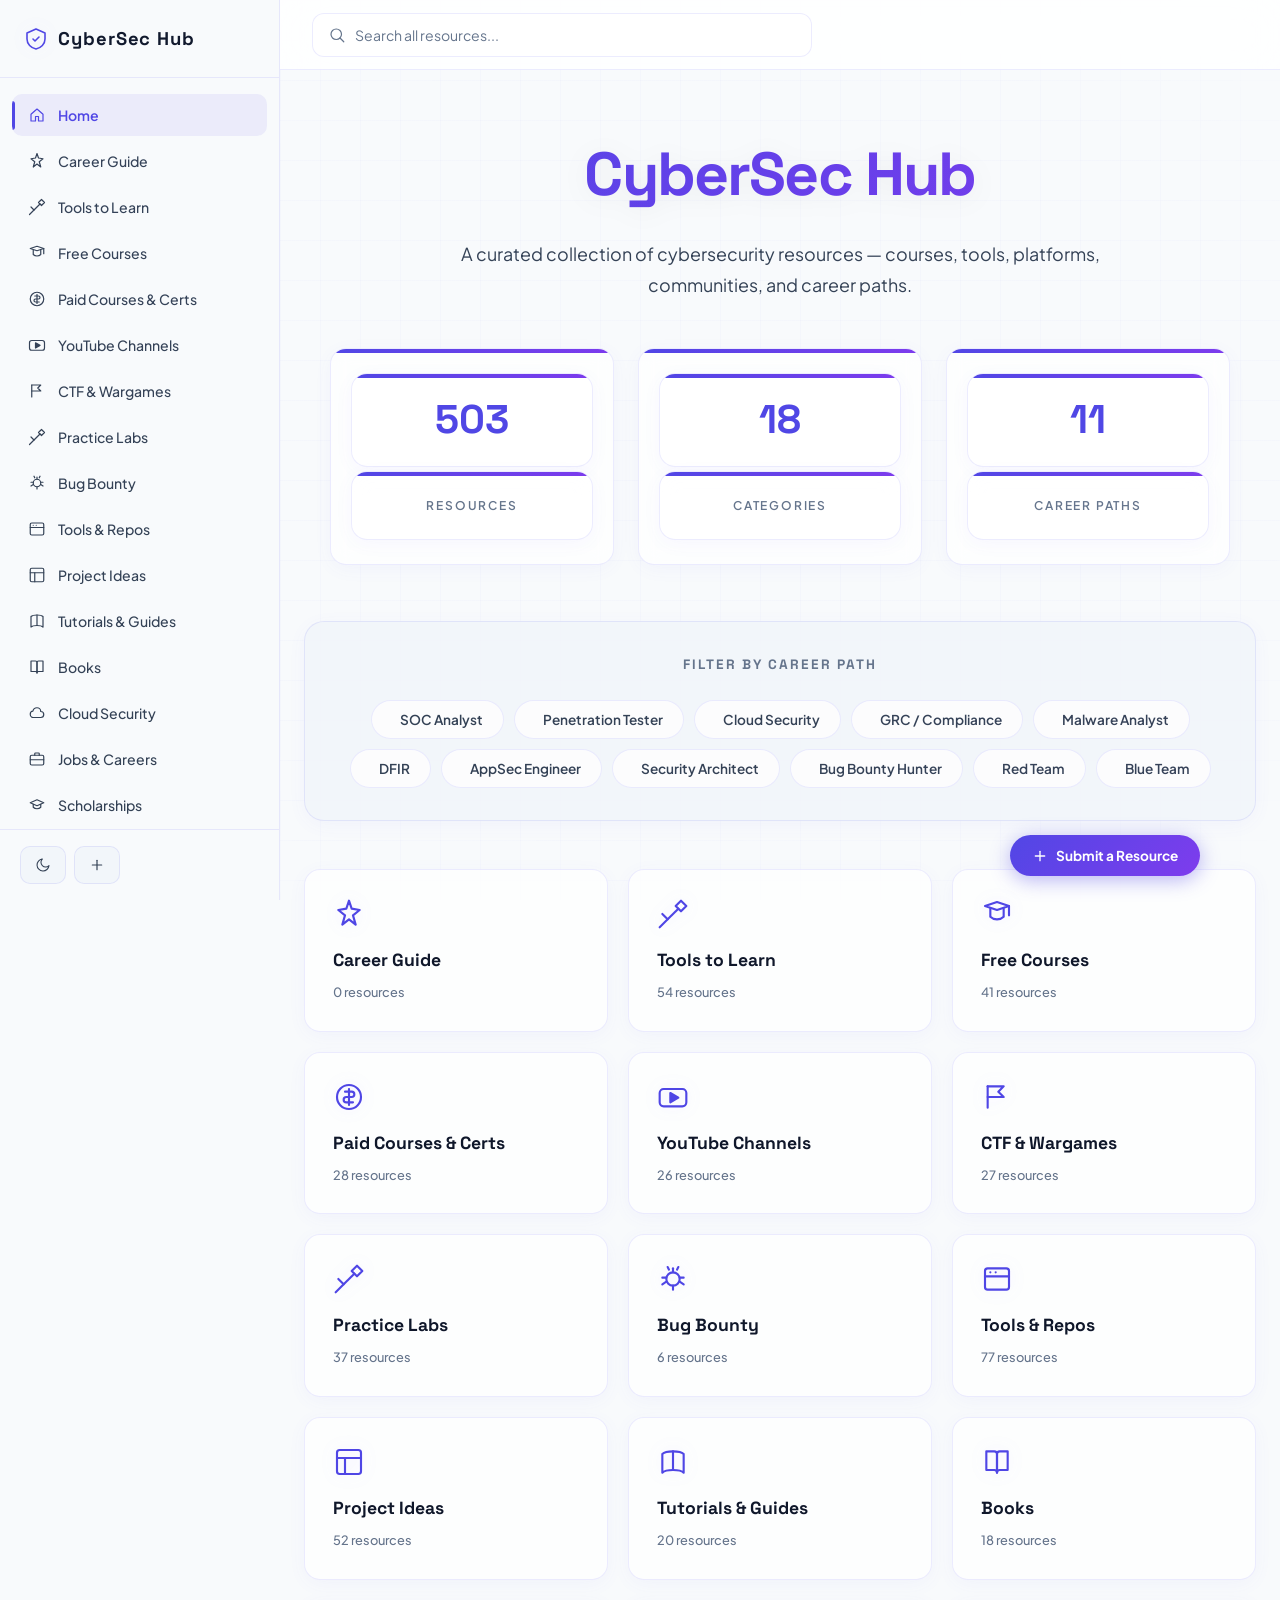
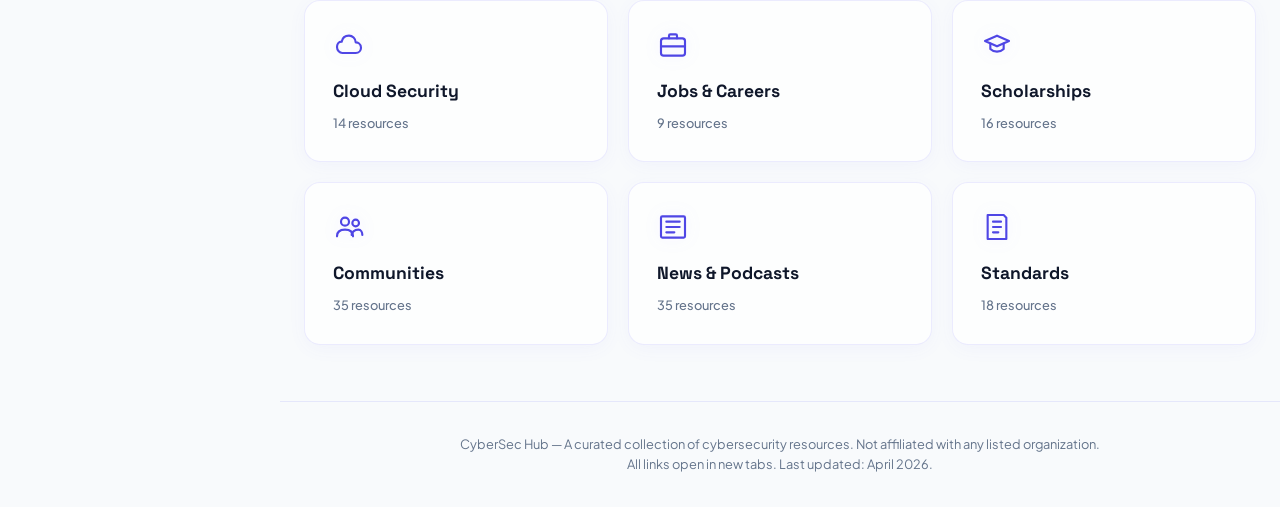
==== commit 3c72fab3: "title logo" ====
--- a/CyberSec Hub.html
+++ b/CyberSec Hub.html
@@ -4,6 +4,7 @@
 
 <meta name="viewport" content="width=device-width, initial-scale=1.0">
 <title>CyberSec Hub</title>
+<link rel="icon" type="image/png" href="logo.png">
 <link rel="preconnect" href="https://fonts.googleapis.com/">
 <link rel="preconnect" href="https://fonts.gstatic.com/" crossorigin="">
 <link rel="stylesheet" href="styles.css">
